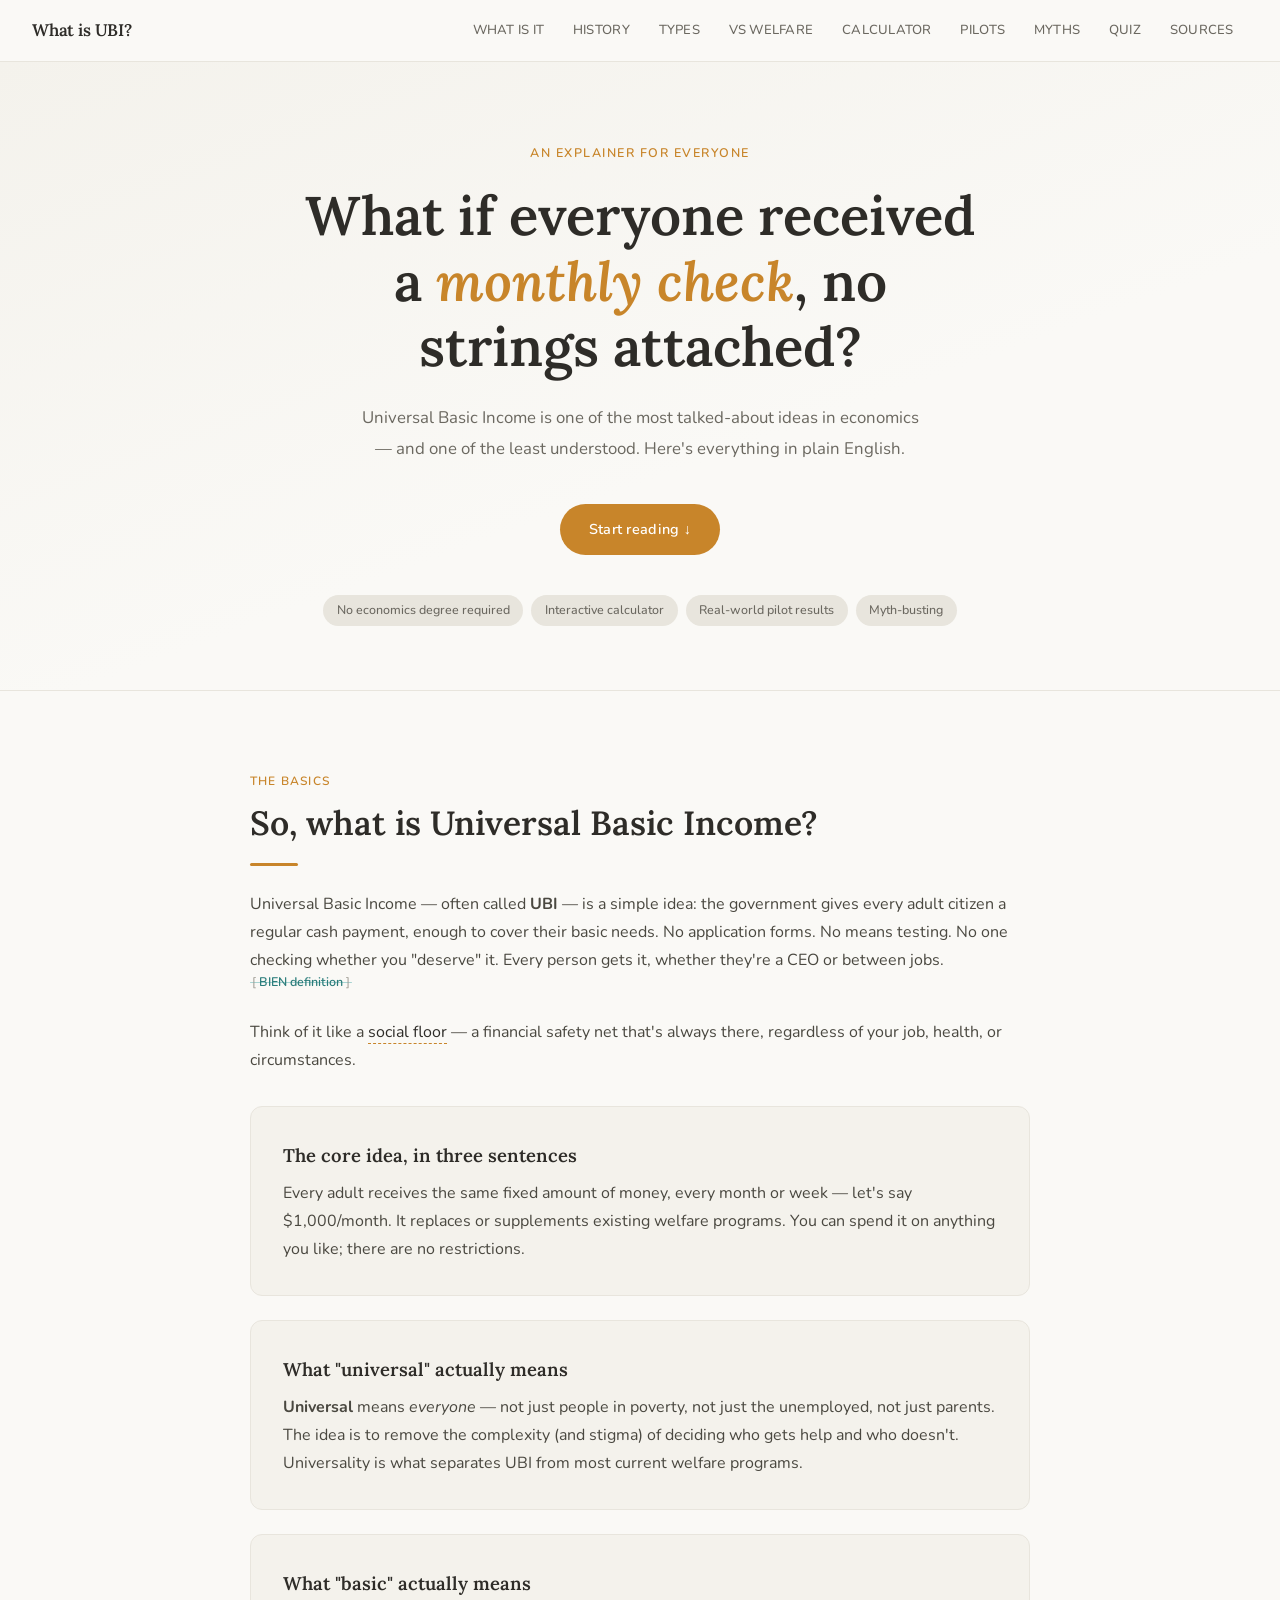
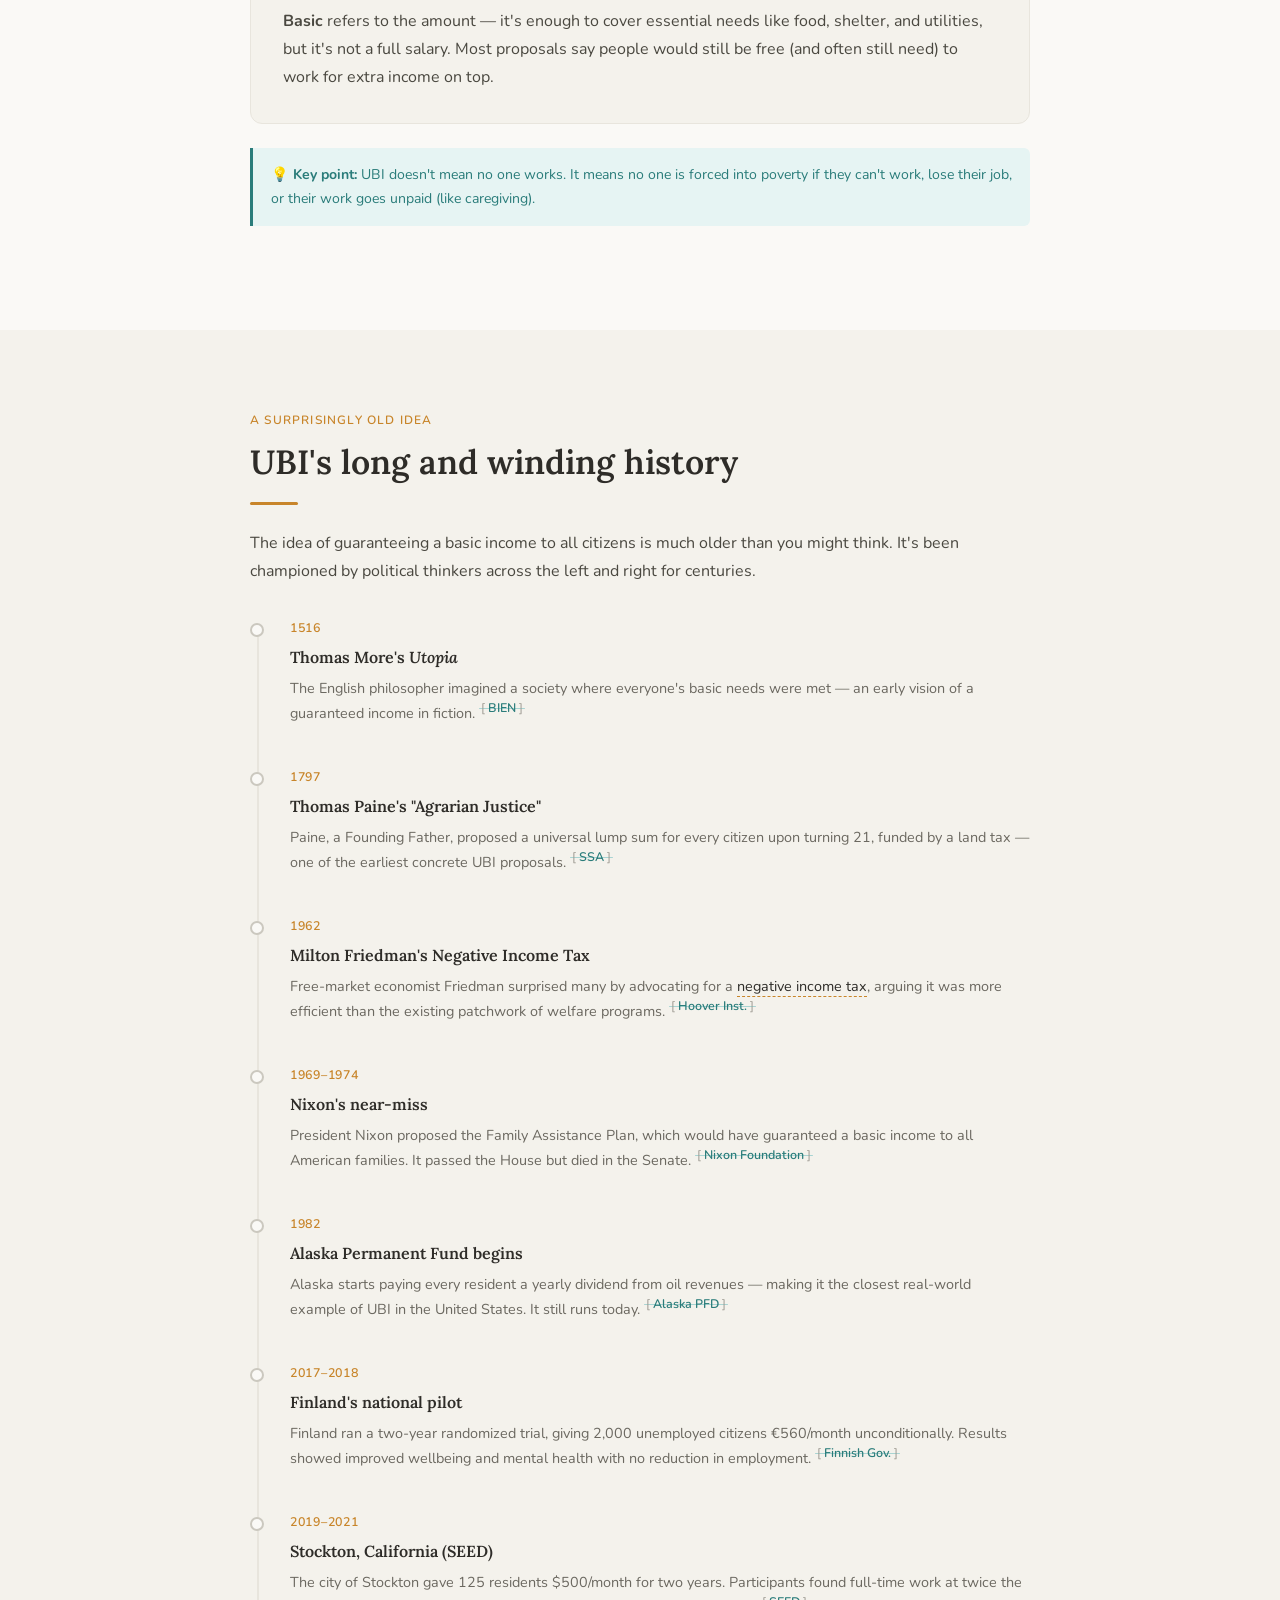
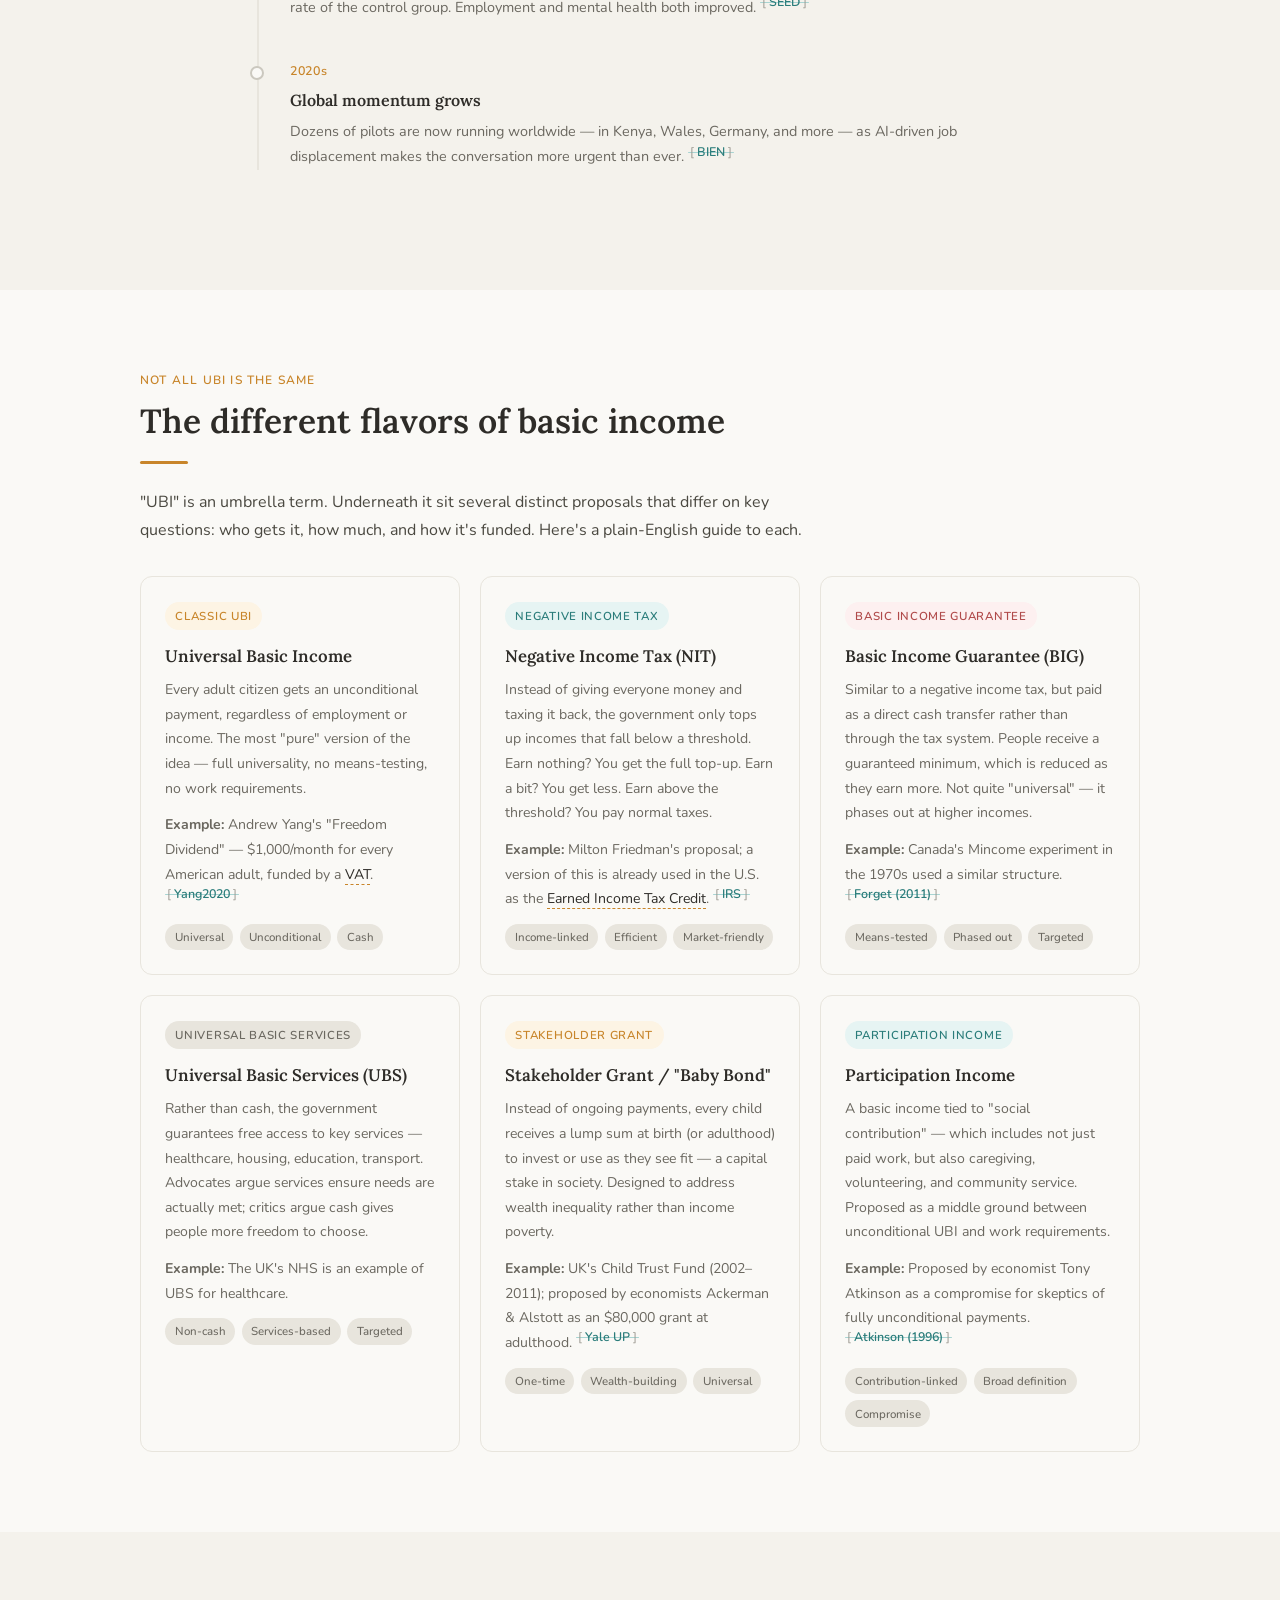
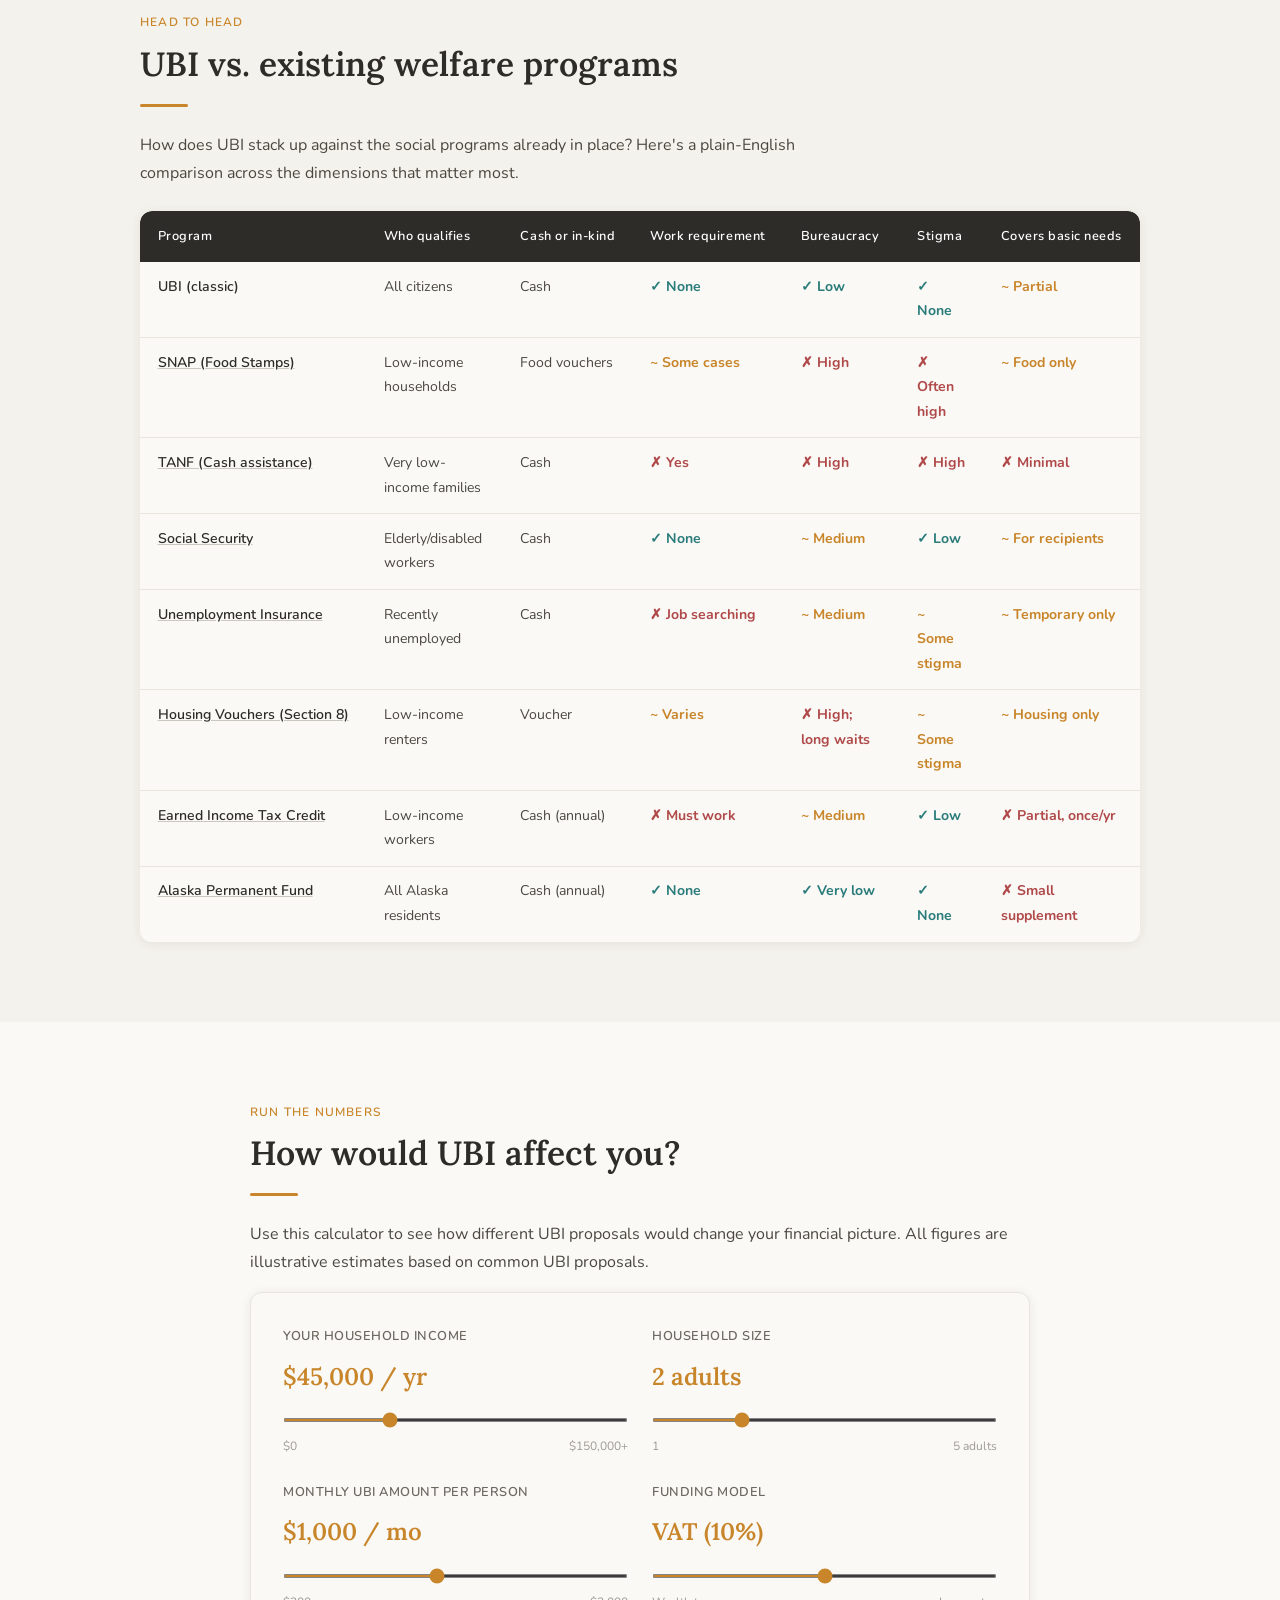
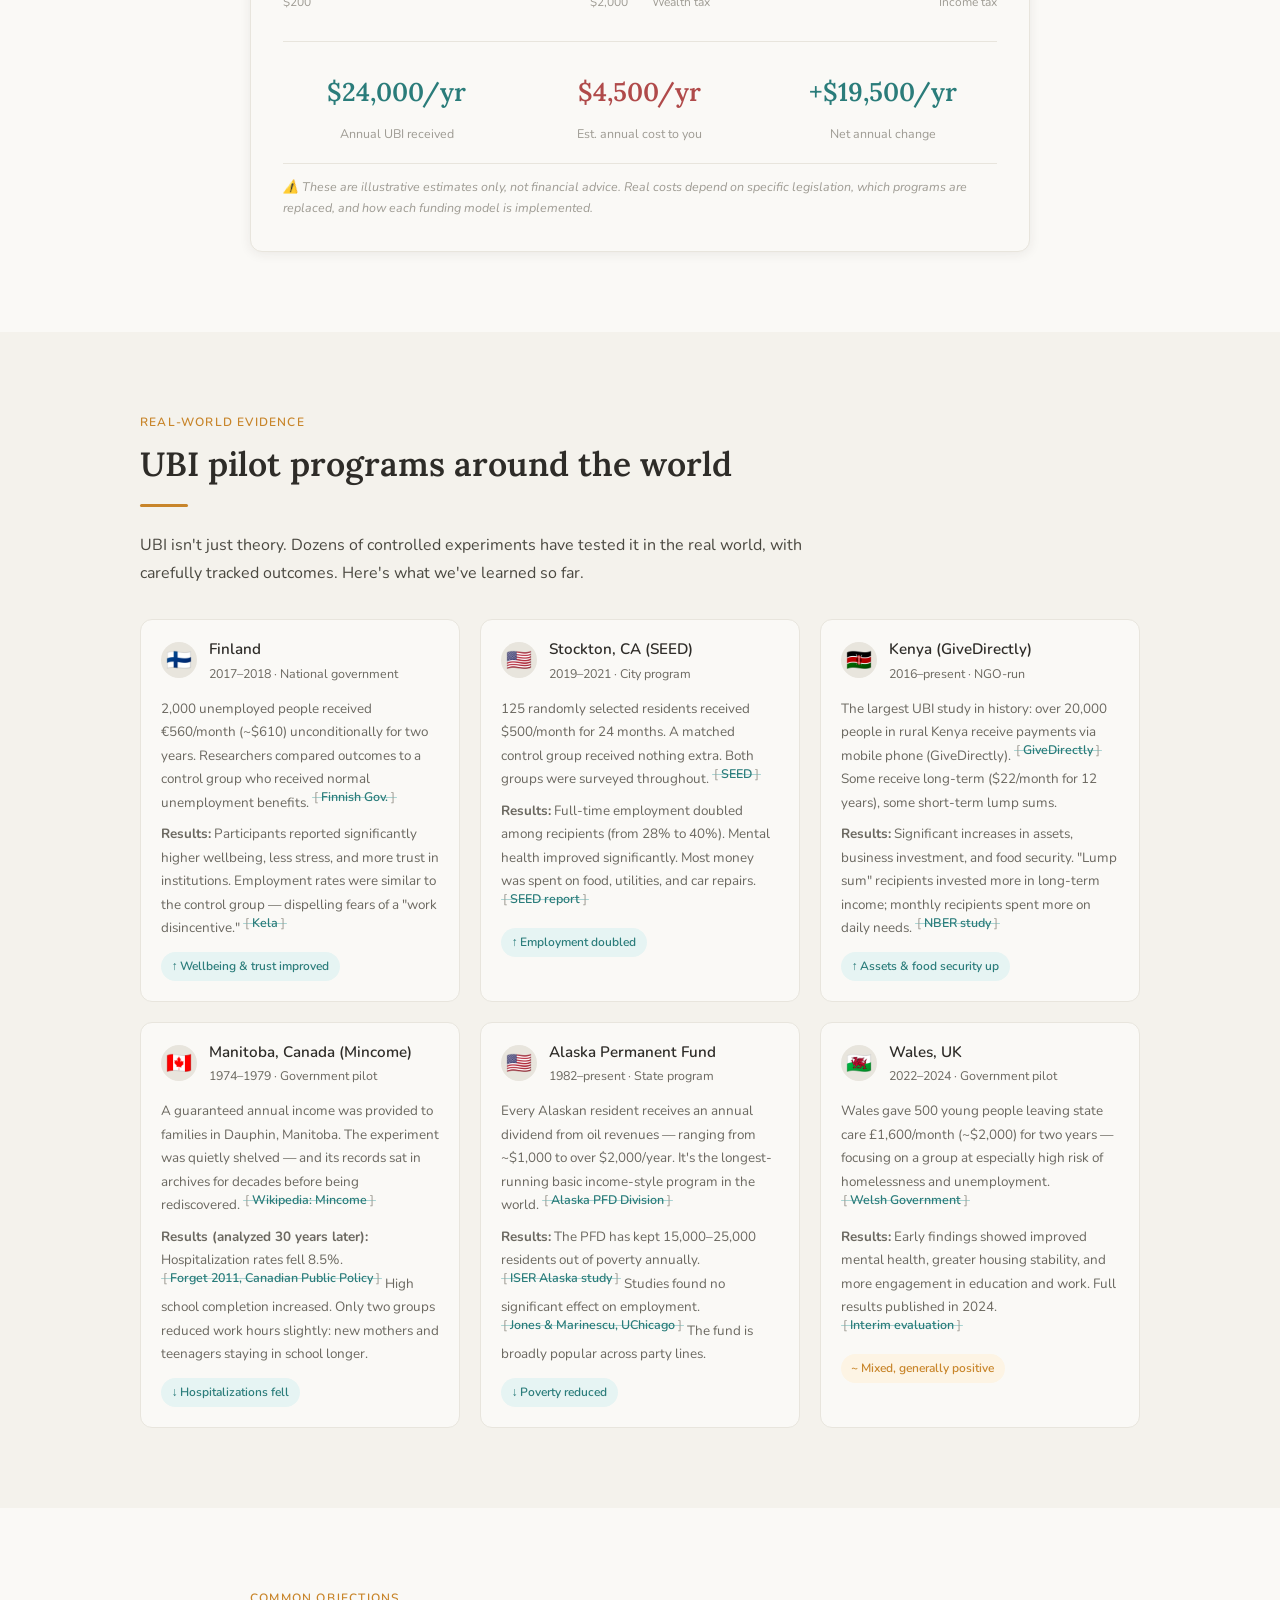
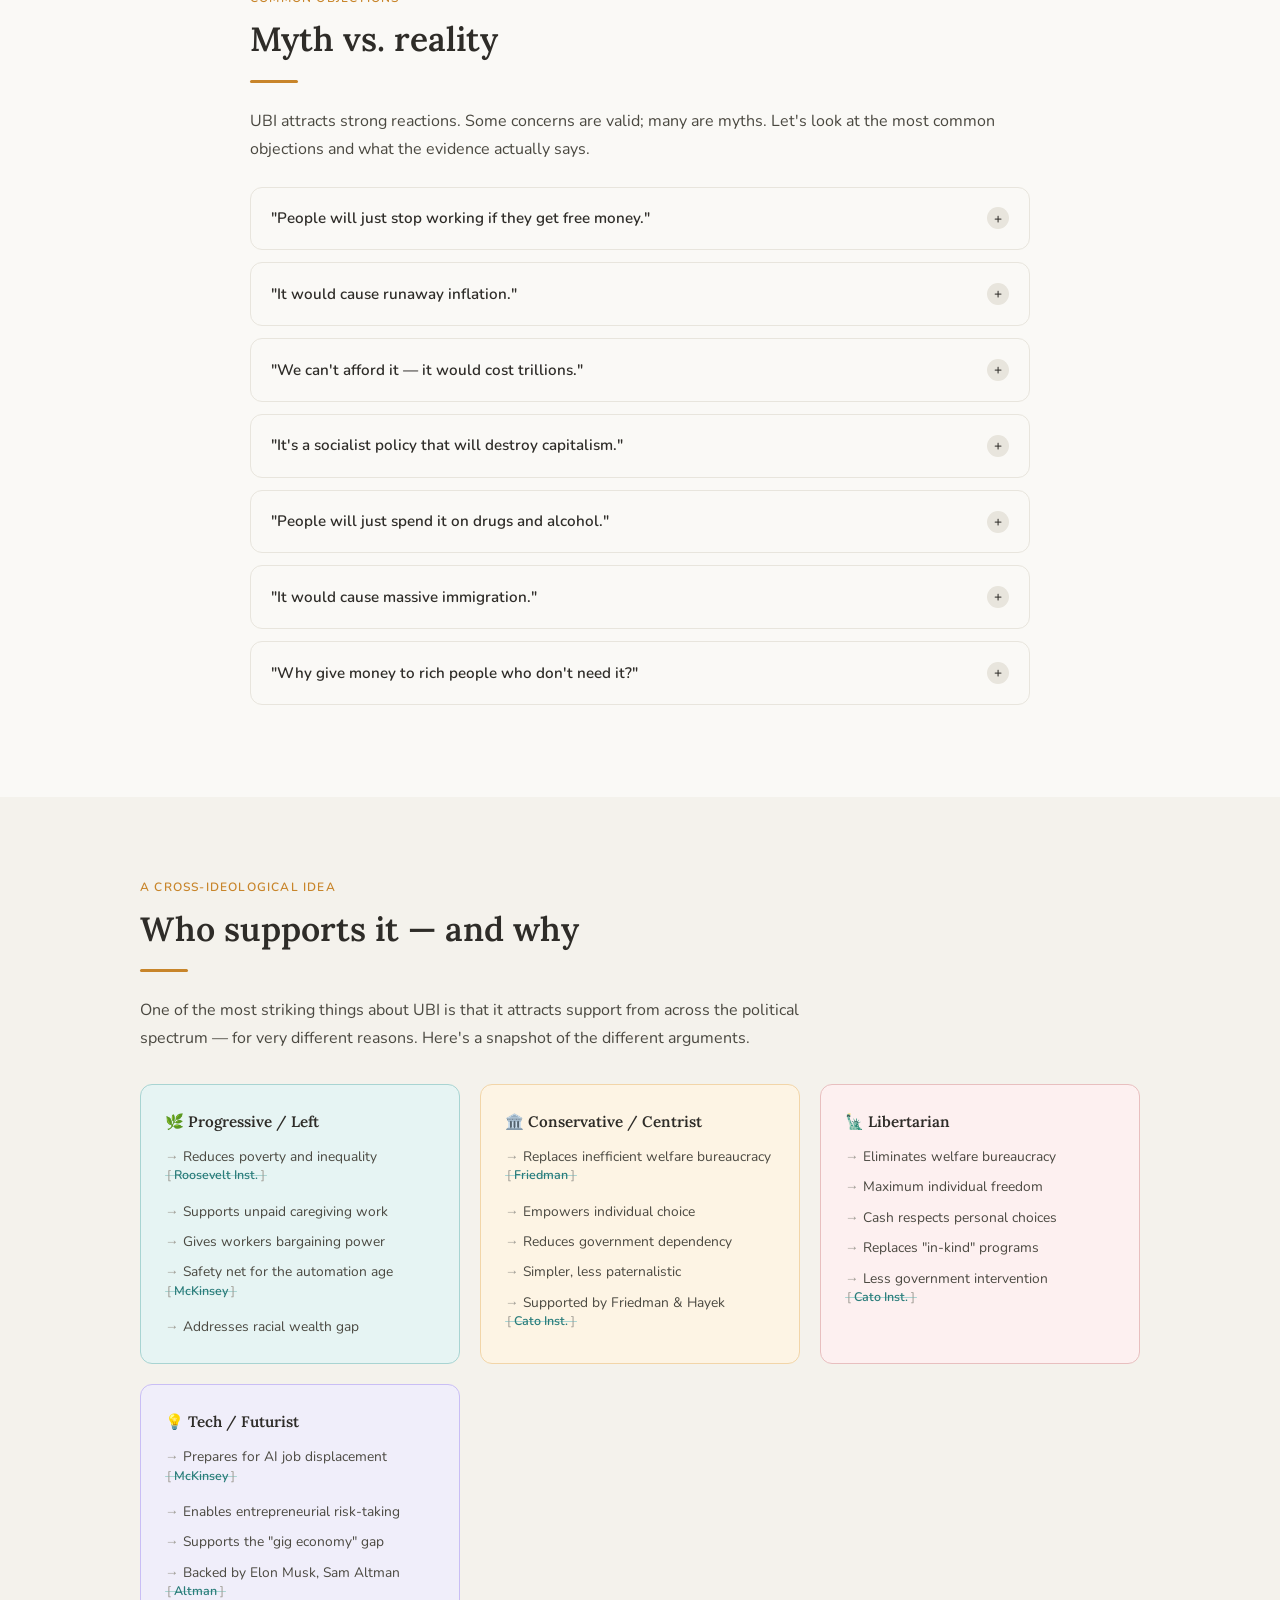
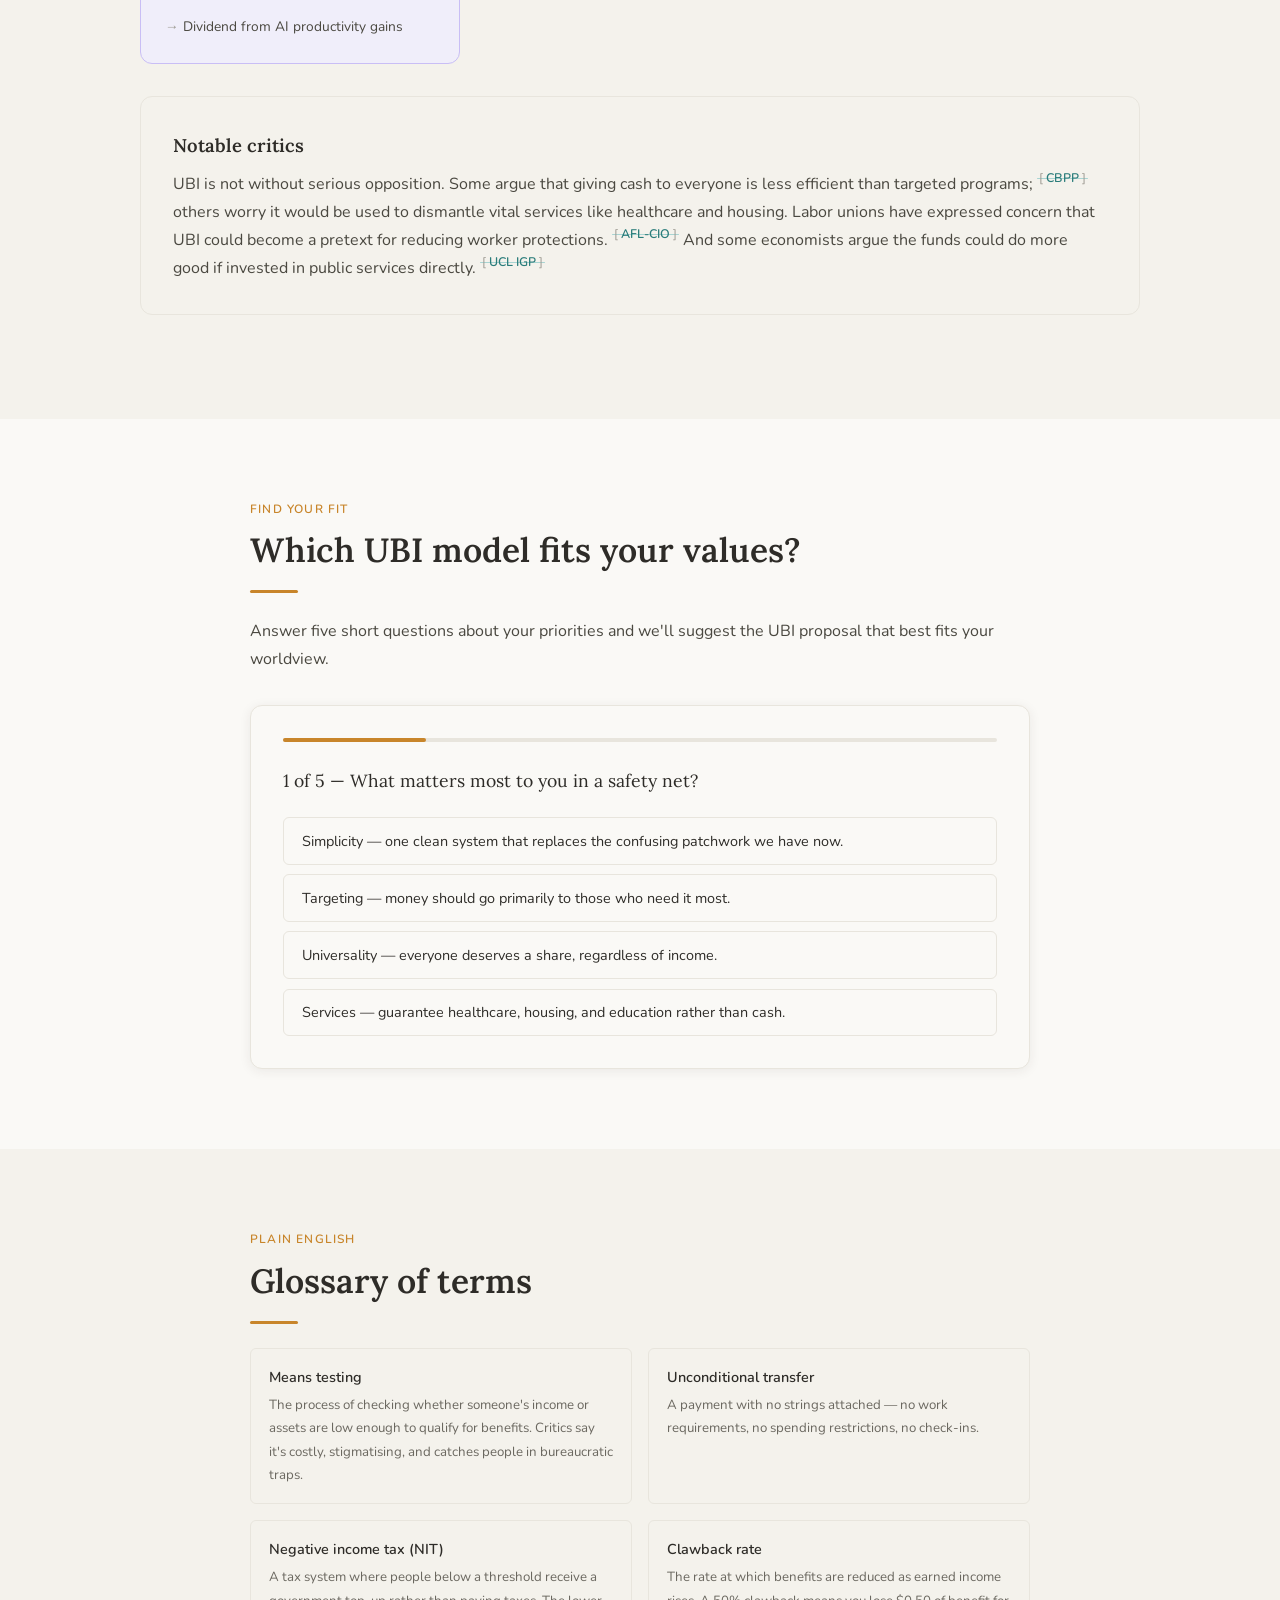
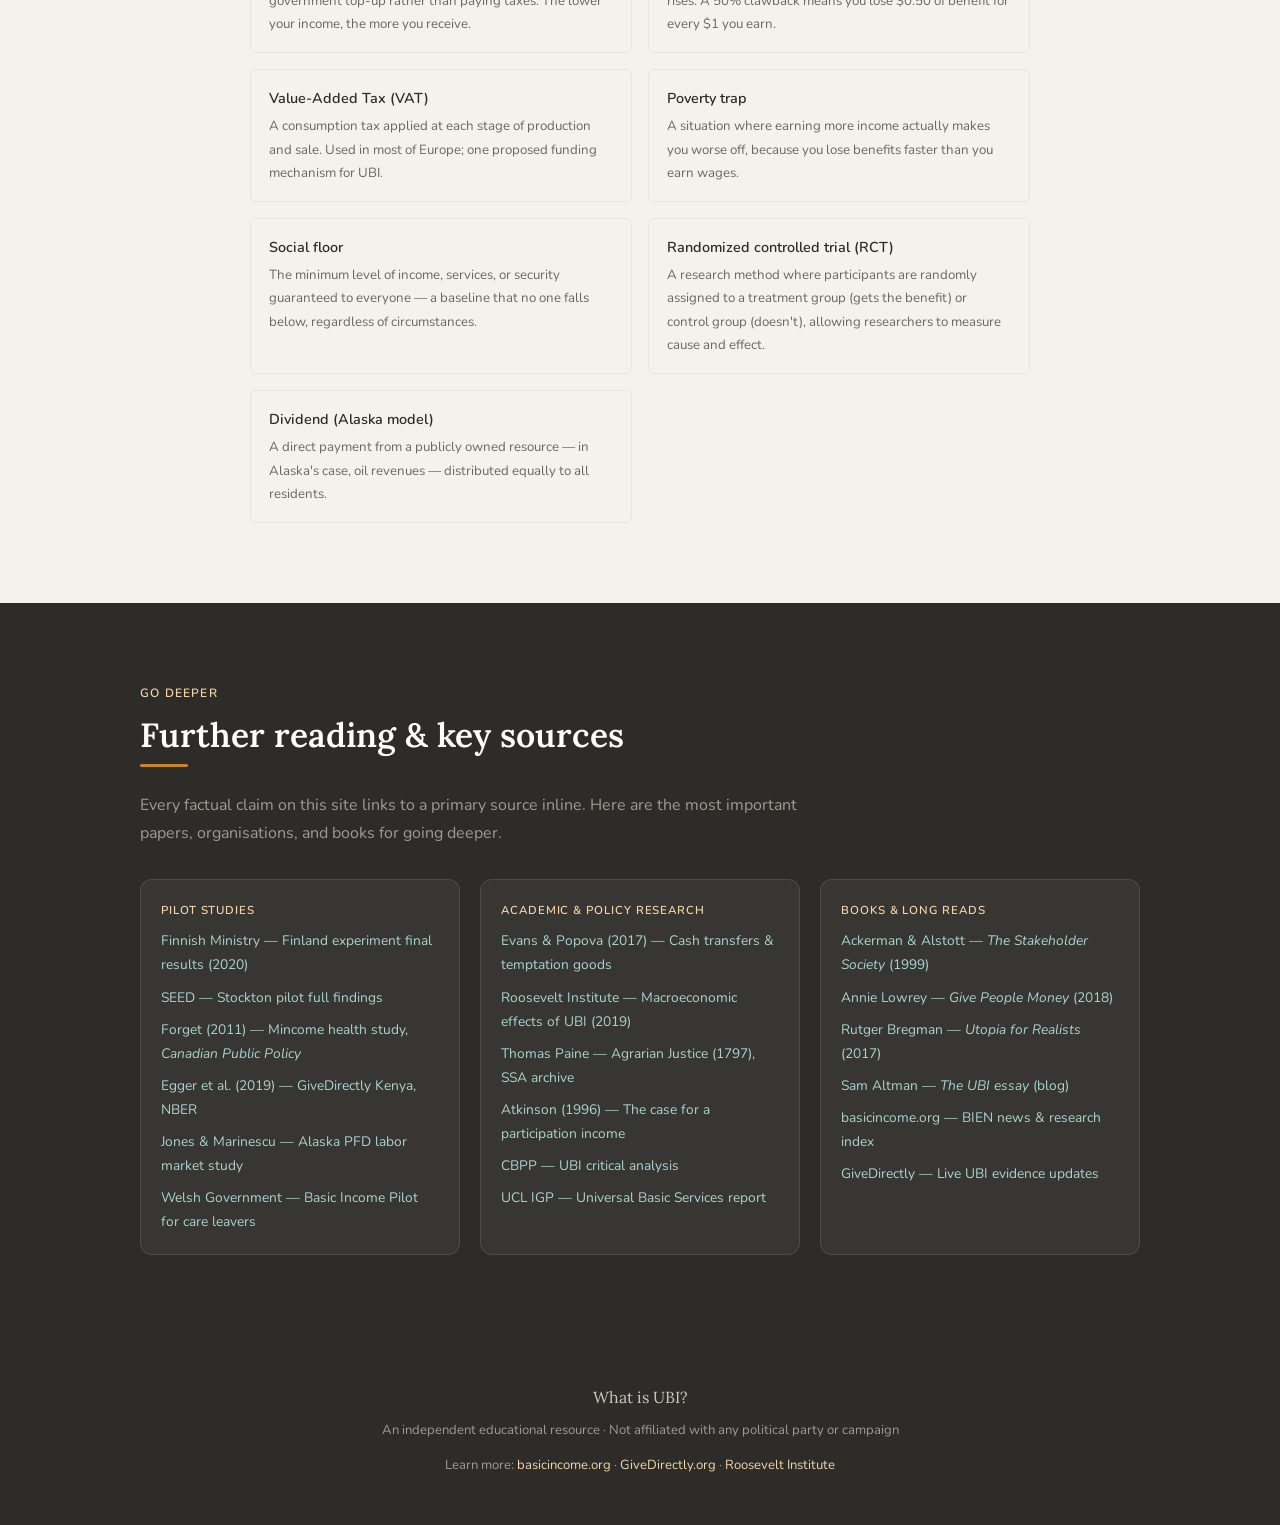
==== index.html @ 1f402cef "first push" ====
<!DOCTYPE html>
<html lang="en">
<head>
<meta charset="UTF-8">
<meta name="viewport" content="width=device-width, initial-scale=1.0">
<title>What is UBI? — A Plain-English Guide to Universal Basic Income</title>
<link rel="preconnect" href="https://fonts.googleapis.com">
<link rel="preconnect" href="https://fonts.gstatic.com" crossorigin>
<link href="https://fonts.googleapis.com/css2?family=Lora:ital,wght@0,400;0,600;1,400&family=Nunito:wght@300;400;500;600&display=swap" rel="stylesheet">
<style>
  :root {
    --warm-white:   #faf9f6;
    --paper:        #f4f2ec;
    --warm-grey-1:  #e8e5dd;
    --warm-grey-2:  #cbc8bf;
    --warm-grey-3:  #9e9b93;
    --warm-grey-4:  #6b6860;
    --ink:          #2e2c28;
    --ink-light:    #4a4840;
    --amber:        #c8852a;
    --amber-light:  #f2d5a8;
    --amber-pale:   #fdf4e4;
    --teal:         #2a7c7a;
    --teal-light:   #a8d4d2;
    --teal-pale:    #e6f4f3;
    --rose:         #b04a4a;
    --rose-light:   #e8bfbf;
    --rose-pale:    #fdf0f0;
    --font-display: 'Lora', Georgia, serif;
    --font-body:    'Nunito', 'Trebuchet MS', sans-serif;
    --radius:       12px;
    --radius-sm:    6px;
    --shadow:       0 2px 12px rgba(46,44,40,0.08);
    --shadow-md:    0 4px 24px rgba(46,44,40,0.12);
  }

  *, *::before, *::after { box-sizing: border-box; margin: 0; padding: 0; }

  html { scroll-behavior: smooth; }

  body {
    font-family: var(--font-body);
    background: var(--warm-white);
    color: var(--ink);
    font-size: 16px;
    line-height: 1.75;
  }

  /* ─── NAV ─────────────────────────────────────── */
  nav {
    position: sticky; top: 0; z-index: 100;
    background: rgba(250,249,246,0.93);
    backdrop-filter: blur(8px);
    border-bottom: 1px solid var(--warm-grey-1);
    padding: 0 2rem;
    display: flex; align-items: center; gap: 0;
  }
  .nav-brand {
    font-family: var(--font-display); font-size: 1.05rem; font-weight: 600;
    color: var(--ink); text-decoration: none; padding: 1rem 0;
    margin-right: auto; letter-spacing: -0.01em;
  }
  .nav-links { display: flex; gap: 0; list-style: none; }
  .nav-links a {
    display: block; padding: 1rem 0.9rem;
    font-size: 0.82rem; font-weight: 500; letter-spacing: 0.02em;
    text-transform: uppercase; color: var(--warm-grey-4); text-decoration: none;
    transition: color 0.2s;
  }
  .nav-links a:hover { color: var(--ink); }

  /* ─── HERO ────────────────────────────────────── */
  .hero {
    background: linear-gradient(160deg, var(--paper) 0%, var(--warm-white) 60%);
    border-bottom: 1px solid var(--warm-grey-1);
    padding: 5rem 2rem 4rem;
    text-align: center;
  }
  .hero-kicker {
    font-size: 0.78rem; font-weight: 600; letter-spacing: 0.12em;
    text-transform: uppercase; color: var(--amber);
    margin-bottom: 1.2rem;
  }
  .hero h1 {
    font-family: var(--font-display);
    font-size: clamp(2.2rem, 5vw, 3.4rem);
    font-weight: 600; line-height: 1.2;
    color: var(--ink); max-width: 680px; margin: 0 auto 1.5rem;
  }
  .hero h1 em { font-style: italic; color: var(--amber); }
  .hero-sub {
    font-size: 1.05rem; color: var(--warm-grey-4);
    max-width: 560px; margin: 0 auto 2.5rem;
    line-height: 1.8;
  }
  .hero-cta {
    display: inline-flex; align-items: center; gap: 0.5rem;
    background: var(--amber); color: #fff;
    font-family: var(--font-body); font-size: 0.9rem; font-weight: 600;
    letter-spacing: 0.02em; padding: 0.8rem 1.8rem;
    border-radius: 100px; text-decoration: none; border: none; cursor: pointer;
    transition: background 0.2s, transform 0.15s;
  }
  .hero-cta:hover { background: #a36e1e; transform: translateY(-1px); }
  .hero-tags {
    display: flex; flex-wrap: wrap; gap: 0.5rem; justify-content: center;
    margin-top: 2.5rem;
  }
  .hero-tag {
    font-size: 0.78rem; font-weight: 500; color: var(--warm-grey-4);
    background: var(--warm-grey-1); border-radius: 100px;
    padding: 0.3rem 0.85rem;
  }

  /* ─── SECTIONS ───────────────────────────────── */
  section { padding: 5rem 2rem; }
  .section-inner { max-width: 780px; margin: 0 auto; }
  .section-inner-wide { max-width: 1000px; margin: 0 auto; }

  .section-kicker {
    font-size: 0.75rem; font-weight: 600; letter-spacing: 0.1em;
    text-transform: uppercase; color: var(--amber); margin-bottom: 0.6rem;
  }
  h2 {
    font-family: var(--font-display);
    font-size: clamp(1.6rem, 3vw, 2.1rem);
    font-weight: 600; line-height: 1.25; color: var(--ink);
    margin-bottom: 1.2rem;
  }
  h3 {
    font-family: var(--font-display);
    font-size: 1.15rem; font-weight: 600; color: var(--ink);
    margin-bottom: 0.5rem;
  }
  p { color: var(--ink-light); margin-bottom: 1rem; }
  p:last-child { margin-bottom: 0; }

  /* ─── TOOLTIP ────────────────────────────────── */
  .tip {
    border-bottom: 1.5px dashed var(--amber);
    cursor: help; position: relative;
    display: inline; color: var(--ink);
  }
  .tip .tip-box {
    display: none;
    position: absolute; bottom: calc(100% + 8px); left: 50%;
    transform: translateX(-50%);
    background: var(--ink); color: #fff;
    font-family: var(--font-body); font-size: 0.8rem; line-height: 1.5;
    padding: 0.6rem 0.85rem; border-radius: var(--radius-sm);
    width: 240px; z-index: 200; font-style: normal;
    box-shadow: 0 4px 16px rgba(0,0,0,0.25);
  }
  .tip .tip-box::after {
    content: ''; position: absolute;
    top: 100%; left: 50%; transform: translateX(-50%);
    border: 6px solid transparent;
    border-top-color: var(--ink);
  }
  .tip:hover .tip-box, .tip:focus .tip-box { display: block; }

  /* ─── EXPLAINER CARD ─────────────────────────── */
  .explainer-card {
    background: var(--paper);
    border: 1px solid var(--warm-grey-1);
    border-radius: var(--radius);
    padding: 2rem; margin-bottom: 1.5rem;
  }
  .explainer-card p { color: var(--ink-light); }

  /* ─── TIMELINE ───────────────────────────────── */
  #history { background: var(--paper); }
  .timeline { position: relative; padding-left: 2.5rem; }
  .timeline::before {
    content: ''; position: absolute; left: 7px; top: 0.5rem;
    width: 2px; background: var(--warm-grey-1);
    bottom: 0;
  }
  .tl-item {
    position: relative; margin-bottom: 2.5rem;
    opacity: 0; transform: translateX(-12px);
    transition: opacity 0.5s ease, transform 0.5s ease;
  }
  .tl-item.visible { opacity: 1; transform: translateX(0); }
  .tl-dot {
    position: absolute; left: -2.5rem; top: 0.35rem;
    width: 14px; height: 14px; border-radius: 50%;
    background: var(--warm-white); border: 2px solid var(--warm-grey-2);
    transition: border-color 0.3s, background 0.3s;
  }
  .tl-item:hover .tl-dot { background: var(--amber); border-color: var(--amber); }
  .tl-year {
    font-size: 0.78rem; font-weight: 600; color: var(--amber);
    letter-spacing: 0.06em; margin-bottom: 0.25rem;
  }
  .tl-item h3 { font-size: 1rem; margin-bottom: 0.3rem; }
  .tl-item p { font-size: 0.9rem; color: var(--warm-grey-4); margin: 0; }

  /* ─── UBI TYPES GRID ─────────────────────────── */
  .types-grid {
    display: grid;
    grid-template-columns: repeat(auto-fill, minmax(280px, 1fr));
    gap: 1.25rem; margin-top: 2rem;
  }
  .type-card {
    background: var(--warm-white); border: 1px solid var(--warm-grey-1);
    border-radius: var(--radius); padding: 1.5rem;
    transition: box-shadow 0.2s, transform 0.2s;
  }
  .type-card:hover { box-shadow: var(--shadow-md); transform: translateY(-2px); }
  .type-badge {
    display: inline-block; font-size: 0.72rem; font-weight: 600;
    letter-spacing: 0.06em; text-transform: uppercase;
    padding: 0.25rem 0.65rem; border-radius: 100px;
    margin-bottom: 0.75rem;
  }
  .badge-amber { background: var(--amber-pale); color: var(--amber); }
  .badge-teal  { background: var(--teal-pale);  color: var(--teal); }
  .badge-rose  { background: var(--rose-pale);  color: var(--rose); }
  .badge-grey  { background: var(--warm-grey-1); color: var(--warm-grey-4); }
  .type-card h3 { font-size: 1.05rem; margin-bottom: 0.4rem; }
  .type-card p  { font-size: 0.88rem; color: var(--warm-grey-4); margin-bottom: 0.75rem; }
  .type-meta { display: flex; flex-wrap: wrap; gap: 0.4rem; margin-top: 0.75rem; }
  .type-pill {
    font-size: 0.72rem; font-weight: 500; color: var(--warm-grey-4);
    background: var(--warm-grey-1); border-radius: 100px;
    padding: 0.2rem 0.6rem;
  }

  /* ─── COMPARISON TABLE ───────────────────────── */
  #compare { background: var(--paper); overflow-x: auto; }
  .comp-table-wrap { overflow-x: auto; margin-top: 1.5rem; border-radius: var(--radius); box-shadow: var(--shadow); }
  table {
    width: 100%; border-collapse: collapse;
    background: var(--warm-white); font-size: 0.88rem;
  }
  thead tr { background: var(--ink); color: #fff; }
  thead th {
    font-family: var(--font-body); font-weight: 600;
    font-size: 0.8rem; letter-spacing: 0.04em;
    text-align: left; padding: 0.9rem 1.1rem; white-space: nowrap;
  }
  thead th:first-child { border-radius: var(--radius) 0 0 0; }
  thead th:last-child  { border-radius: 0 var(--radius) 0 0; }
  tbody tr { border-bottom: 1px solid var(--warm-grey-1); transition: background 0.15s; }
  tbody tr:last-child { border-bottom: none; }
  tbody tr:hover { background: var(--amber-pale); }
  td { padding: 0.8rem 1.1rem; color: var(--ink-light); vertical-align: top; }
  td:first-child { font-weight: 600; color: var(--ink); white-space: nowrap; }
  .check { color: var(--teal); font-weight: 700; }
  .cross { color: var(--rose); font-weight: 700; }
  .partial { color: var(--amber); font-weight: 700; }

  /* ─── CALCULATOR ─────────────────────────────── */
  .calc-card {
    background: var(--warm-white); border: 1px solid var(--warm-grey-1);
    border-radius: var(--radius); padding: 2rem; box-shadow: var(--shadow);
  }
  .calc-grid { display: grid; grid-template-columns: 1fr 1fr; gap: 1.5rem; }
  @media (max-width: 540px) { .calc-grid { grid-template-columns: 1fr; } }
  .calc-field label {
    display: block; font-size: 0.8rem; font-weight: 600;
    letter-spacing: 0.04em; text-transform: uppercase;
    color: var(--warm-grey-4); margin-bottom: 0.5rem;
  }
  .calc-field input[type="range"] {
    width: 100%; accent-color: var(--amber); cursor: pointer;
    height: 4px; border-radius: 2px;
  }
  .calc-field .range-labels {
    display: flex; justify-content: space-between;
    font-size: 0.75rem; color: var(--warm-grey-3); margin-top: 0.3rem;
  }
  .calc-field .range-val {
    font-family: var(--font-display); font-size: 1.5rem; font-weight: 600;
    color: var(--amber); margin-bottom: 0.35rem; display: block;
  }
  .calc-results {
    margin-top: 1.75rem; padding-top: 1.75rem;
    border-top: 1px solid var(--warm-grey-1);
    display: grid; grid-template-columns: repeat(3, 1fr); gap: 1rem;
  }
  @media (max-width: 540px) { .calc-results { grid-template-columns: 1fr; } }
  .result-item { text-align: center; }
  .result-val {
    font-family: var(--font-display); font-size: 1.6rem; font-weight: 600;
    display: block; margin-bottom: 0.25rem;
  }
  .result-label { font-size: 0.78rem; color: var(--warm-grey-3); }
  .result-green  .result-val { color: var(--teal); }
  .result-amber  .result-val { color: var(--amber); }
  .result-rose   .result-val { color: var(--rose); }
  .calc-note {
    margin-top: 1rem; font-size: 0.78rem; color: var(--warm-grey-3);
    font-style: italic; border-top: 1px solid var(--warm-grey-1);
    padding-top: 0.75rem;
  }

  /* ─── PILOT MAP ──────────────────────────────── */
  #pilots { background: var(--paper); }
  .pilots-grid {
    display: grid;
    grid-template-columns: repeat(auto-fill, minmax(260px, 1fr));
    gap: 1.25rem; margin-top: 2rem;
  }
  .pilot-card {
    background: var(--warm-white); border: 1px solid var(--warm-grey-1);
    border-radius: var(--radius); overflow: hidden;
    transition: box-shadow 0.2s, transform 0.2s;
  }
  .pilot-card:hover { box-shadow: var(--shadow-md); transform: translateY(-2px); }
  .pilot-header {
    padding: 1rem 1.25rem 0.75rem;
    display: flex; align-items: center; gap: 0.75rem;
  }
  .pilot-flag {
    width: 36px; height: 36px; border-radius: 50%;
    display: flex; align-items: center; justify-content: center;
    font-size: 1.3rem; background: var(--warm-grey-1); flex-shrink: 0;
  }
  .pilot-name { font-size: 0.95rem; font-weight: 600; }
  .pilot-sub  { font-size: 0.78rem; color: var(--warm-grey-4); }
  .pilot-body { padding: 0 1.25rem 1.25rem; }
  .pilot-body p { font-size: 0.84rem; color: var(--warm-grey-4); margin-bottom: 0.5rem; }
  .pilot-outcome {
    display: inline-flex; align-items: center; gap: 0.3rem;
    font-size: 0.75rem; font-weight: 600; padding: 0.25rem 0.65rem;
    border-radius: 100px; margin-top: 0.25rem;
  }
  .outcome-pos { background: var(--teal-pale); color: var(--teal); }
  .outcome-mix { background: var(--amber-pale); color: var(--amber); }

  /* ─── MYTHS ──────────────────────────────────── */
  .myths-list { margin-top: 1.5rem; }
  .myth-item {
    border: 1px solid var(--warm-grey-1); border-radius: var(--radius);
    overflow: hidden; margin-bottom: 0.75rem; background: var(--warm-white);
  }
  .myth-q {
    padding: 1.1rem 1.25rem;
    display: flex; justify-content: space-between; align-items: center;
    cursor: pointer; user-select: none;
    font-weight: 600; font-size: 0.95rem; gap: 1rem;
    transition: background 0.15s;
  }
  .myth-q:hover { background: var(--amber-pale); }
  .myth-q .icon { flex-shrink: 0; width: 22px; height: 22px; border-radius: 50%;
    background: var(--warm-grey-1); display: flex; align-items: center;
    justify-content: center; font-size: 0.85rem; transition: background 0.2s, transform 0.3s;
  }
  .myth-item.open .myth-q .icon { background: var(--amber); color: #fff; transform: rotate(45deg); }
  .myth-answer {
    display: none; padding: 0 1.25rem 1.1rem;
    font-size: 0.9rem; color: var(--warm-grey-4); line-height: 1.7;
  }
  .myth-answer strong { color: var(--teal); }
  .myth-item.open .myth-answer { display: block; }

  /* ─── PERSPECTIVES ───────────────────────────── */
  #perspectives { background: var(--paper); }
  .perspectives-grid {
    display: grid; grid-template-columns: repeat(auto-fill, minmax(240px, 1fr));
    gap: 1.25rem; margin-top: 2rem;
  }
  .perspective-card {
    border-radius: var(--radius); padding: 1.5rem;
    border: 1px solid transparent;
  }
  .persp-liberal  { background: var(--teal-pale);  border-color: var(--teal-light); }
  .persp-conserv  { background: var(--amber-pale); border-color: var(--amber-light); }
  .persp-libertarian { background: var(--rose-pale); border-color: var(--rose-light); }
  .persp-techno   { background: #f0eefa; border-color: #c9bef5; }
  .perspective-card h3 { font-size: 0.95rem; margin-bottom: 0.6rem; }
  .perspective-card ul {
    list-style: none; font-size: 0.86rem; color: var(--ink-light);
    display: flex; flex-direction: column; gap: 0.4rem;
  }
  .perspective-card ul li::before { content: '→ '; color: var(--warm-grey-3); }

  /* ─── QUIZ ───────────────────────────────────── */
  .quiz-card {
    background: var(--warm-white); border: 1px solid var(--warm-grey-1);
    border-radius: var(--radius); padding: 2rem; box-shadow: var(--shadow);
  }
  .quiz-progress {
    height: 4px; background: var(--warm-grey-1); border-radius: 2px; margin-bottom: 1.5rem;
  }
  .quiz-progress-bar { height: 100%; background: var(--amber); border-radius: 2px; transition: width 0.4s; }
  .quiz-step { display: none; }
  .quiz-step.active { display: block; }
  .quiz-q {
    font-family: var(--font-display); font-size: 1.1rem;
    margin-bottom: 1.25rem; color: var(--ink);
  }
  .quiz-opts { display: flex; flex-direction: column; gap: 0.6rem; }
  .quiz-opt {
    padding: 0.8rem 1.1rem; border: 1.5px solid var(--warm-grey-1);
    border-radius: var(--radius-sm); cursor: pointer; font-size: 0.9rem;
    transition: border-color 0.15s, background 0.15s; text-align: left;
    background: var(--warm-white); font-family: var(--font-body);
    color: var(--ink);
  }
  .quiz-opt:hover { border-color: var(--amber); background: var(--amber-pale); }
  .quiz-opt.selected { border-color: var(--amber); background: var(--amber-pale); font-weight: 600; }
  .quiz-next {
    margin-top: 1.25rem; padding: 0.7rem 1.5rem;
    background: var(--amber); color: #fff; border: none;
    border-radius: 100px; font-family: var(--font-body);
    font-size: 0.88rem; font-weight: 600; cursor: pointer;
    transition: background 0.2s; display: none;
  }
  .quiz-next:hover { background: #a36e1e; }
  .quiz-result {
    display: none; text-align: center; padding: 1rem 0;
  }
  .quiz-result h3 { font-size: 1.3rem; margin-bottom: 0.75rem; }
  .quiz-result .result-badge {
    display: inline-block; background: var(--amber-pale); color: var(--amber);
    font-weight: 600; padding: 0.35rem 1rem; border-radius: 100px;
    font-size: 0.88rem; margin-bottom: 1rem;
  }
  .quiz-result p { font-size: 0.92rem; color: var(--ink-light); max-width: 500px; margin: 0 auto 1rem; }
  .quiz-restart {
    padding: 0.6rem 1.3rem; border: 1.5px solid var(--warm-grey-2);
    border-radius: 100px; background: none; font-family: var(--font-body);
    font-size: 0.85rem; cursor: pointer; color: var(--ink); transition: background 0.15s;
  }
  .quiz-restart:hover { background: var(--warm-grey-1); }

  /* ─── GLOSSARY ───────────────────────────────── */
  .glossary-grid {
    display: grid; grid-template-columns: repeat(auto-fill, minmax(280px, 1fr));
    gap: 1rem; margin-top: 1.5rem;
  }
  .glossary-item {
    background: var(--paper); border: 1px solid var(--warm-grey-1);
    border-radius: var(--radius-sm); padding: 1rem 1.1rem;
  }
  .glossary-term { font-weight: 600; font-size: 0.9rem; color: var(--ink); margin-bottom: 0.25rem; }
  .glossary-def  { font-size: 0.83rem; color: var(--warm-grey-4); }

  /* ─── FOOTER ─────────────────────────────────── */
  footer {
    background: var(--ink); color: var(--warm-grey-2);
    padding: 3rem 2rem; text-align: center;
  }
  footer p { color: var(--warm-grey-3); font-size: 0.82rem; margin-bottom: 0; }
  footer a { color: var(--amber-light); text-decoration: none; }
  footer a:hover { text-decoration: underline; }

  /* ─── UTILITIES ──────────────────────────────── */
  .divider { width: 48px; height: 3px; background: var(--amber); border-radius: 2px; margin-bottom: 1.5rem; }
  .alert-box {
    background: var(--teal-pale); border-left: 3px solid var(--teal);
    border-radius: 0 var(--radius-sm) var(--radius-sm) 0;
    padding: 0.9rem 1.1rem; font-size: 0.88rem; color: var(--teal);
    margin-bottom: 1.5rem;
  }

  /* ─── SOURCE LINKS ──────────────────────────── */
  a.src {
    color: var(--teal); font-size: 0.72rem; font-weight: 600;
    text-decoration: none; vertical-align: super; line-height: 0;
    border-bottom: 1px solid var(--teal-light);
    padding: 0 0.15em; border-radius: 2px;
    white-space: nowrap; transition: background 0.15s, color 0.15s;
  }
  /* ─── SOURCE LINKS ───────────────────────────── */
  a.src {
    display: inline-flex; align-items: center; gap: 0.2rem;
    color: var(--teal); text-decoration: none;
    font-size: 0.78rem; font-weight: 600;
    padding-bottom: 0; transition: color 0.15s;
    white-space: nowrap;
  }
  a.src:hover { color: #1a5250; }
  a.src::before { content: '['; font-weight: 400; color: var(--warm-grey-3); }
  a.src::after  { content: ']'; font-weight: 400; color: var(--warm-grey-3); }

  @media (max-width: 640px) {
    nav { padding: 0 1rem; }
    .nav-links { display: none; }
    section { padding: 3.5rem 1.25rem; }
  }
</style>
</head>
<body>

<!-- ─── NAV ──────────────────────────────────── -->
<nav aria-label="Site navigation">
  <a class="nav-brand" href="#">What is UBI?</a>
  <ul class="nav-links">
    <li><a href="#what">What is it</a></li>
    <li><a href="#history">History</a></li>
    <li><a href="#types">Types</a></li>
    <li><a href="#compare">vs Welfare</a></li>
    <li><a href="#calculator">Calculator</a></li>
    <li><a href="#pilots">Pilots</a></li>
    <li><a href="#myths">Myths</a></li>
    <li><a href="#quiz">Quiz</a></li>
    <li><a href="#sources">Sources</a></li>
  </ul>
</nav>

<!-- ─── HERO ─────────────────────────────────── -->
<header class="hero" id="top">
  <p class="hero-kicker">An explainer for everyone</p>
  <h1>What if everyone received a <em>monthly check</em>, no strings attached?</h1>
  <p class="hero-sub">Universal Basic Income is one of the most talked-about ideas in economics — and one of the least understood. Here's everything in plain English.</p>
  <a class="hero-cta" href="#what">Start reading ↓</a>
  <div class="hero-tags">
    <span class="hero-tag">No economics degree required</span>
    <span class="hero-tag">Interactive calculator</span>
    <span class="hero-tag">Real-world pilot results</span>
    <span class="hero-tag">Myth-busting</span>
  </div>
</header>

<!-- ─── WHAT IS UBI ───────────────────────────── -->
<section id="what">
  <div class="section-inner">
    <p class="section-kicker">The basics</p>
    <h2>So, what is Universal Basic Income?</h2>
    <div class="divider"></div>
    <p>Universal Basic Income — often called <strong>UBI</strong> — is a simple idea: the government gives every adult citizen a regular cash payment, enough to cover their basic needs. No application forms. No means testing. No one checking whether you "deserve" it. Every person gets it, whether they're a CEO or between jobs. <a href="https://basicincome.org/about-basic-income/" target="_blank" rel="noopener" class="src">BIEN definition</a></p>
    <p>Think of it like a <span class="tip">social floor<span class="tip-box">A minimum level of income that no one can fall below, no matter what happens in their life.</span></span> — a financial safety net that's always there, regardless of your job, health, or circumstances.</p>

    <div class="explainer-card" style="margin-top:2rem;">
      <h3>The core idea, in three sentences</h3>
      <p>Every adult receives the same fixed amount of money, every month or week — let's say $1,000/month. It replaces or supplements existing welfare programs. You can spend it on anything you like; there are no restrictions.</p>
    </div>

    <div class="explainer-card">
      <h3>What "universal" actually means</h3>
      <p><strong>Universal</strong> means <em>everyone</em> — not just people in poverty, not just the unemployed, not just parents. The idea is to remove the complexity (and stigma) of deciding who gets help and who doesn't. Universality is what separates UBI from most current welfare programs.</p>
    </div>

    <div class="explainer-card">
      <h3>What "basic" actually means</h3>
      <p><strong>Basic</strong> refers to the amount — it's enough to cover essential needs like food, shelter, and utilities, but it's not a full salary. Most proposals say people would still be free (and often still need) to work for extra income on top.</p>
    </div>

    <div class="alert-box">
      💡 <strong>Key point:</strong> UBI doesn't mean no one works. It means no one is forced into poverty if they can't work, lose their job, or their work goes unpaid (like caregiving).
    </div>
  </div>
</section>

<!-- ─── HISTORY ───────────────────────────────── -->
<section id="history">
  <div class="section-inner">
    <p class="section-kicker">A surprisingly old idea</p>
    <h2>UBI's long and winding history</h2>
    <div class="divider"></div>
    <p>The idea of guaranteeing a basic income to all citizens is much older than you might think. It's been championed by political thinkers across the left and right for centuries.</p>

    <div class="timeline" style="margin-top:2rem;" id="timeline">
      <div class="tl-item">
        <div class="tl-dot"></div>
        <div class="tl-year">1516</div>
        <h3>Thomas More's <em>Utopia</em></h3>
        <p>The English philosopher imagined a society where everyone's basic needs were met — an early vision of a guaranteed income in fiction. <a class="src" href="https://basicincome.org/news/2017/10/history-basic-income/" target="_blank" rel="noopener">BIEN</a></p>
      </div>
      <div class="tl-item">
        <div class="tl-dot"></div>
        <div class="tl-year">1797</div>
        <h3>Thomas Paine's "Agrarian Justice"</h3>
        <p>Paine, a Founding Father, proposed a universal lump sum for every citizen upon turning 21, funded by a land tax — one of the earliest concrete UBI proposals. <a class="src" href="https://www.ssa.gov/history/paine4.html" target="_blank" rel="noopener">SSA</a></p>
      </div>
      <div class="tl-item">
        <div class="tl-dot"></div>
        <div class="tl-year">1962</div>
        <h3>Milton Friedman's Negative Income Tax</h3>
        <p>Free-market economist Friedman surprised many by advocating for a <span class="tip">negative income tax<span class="tip-box">A system where people below a certain income threshold receive money from the government instead of paying taxes — effectively a guaranteed minimum income.</span></span>, arguing it was more efficient than the existing patchwork of welfare programs. <a class="src" href="https://miltonfriedman.hoover.org/objects/57816/the-case-for-the-negative-income-tax-a-view-from-the-righ" target="_blank" rel="noopener">Hoover Inst.</a></p>
      </div>
      <div class="tl-item">
        <div class="tl-dot"></div>
        <div class="tl-year">1969–1974</div>
        <h3>Nixon's near-miss</h3>
        <p>President Nixon proposed the Family Assistance Plan, which would have guaranteed a basic income to all American families. It passed the House but died in the Senate. <a class="src" href="https://www.nixonfoundation.org/2016/08/nixons-basic-income-proposal/" target="_blank" rel="noopener">Nixon Foundation</a></p>
      </div>
      <div class="tl-item">
        <div class="tl-dot"></div>
        <div class="tl-year">1982</div>
        <h3>Alaska Permanent Fund begins</h3>
        <p>Alaska starts paying every resident a yearly dividend from oil revenues — making it the closest real-world example of UBI in the United States. It still runs today. <a class="src" href="https://pfd.alaska.gov/" target="_blank" rel="noopener">Alaska PFD</a></p>
      </div>
      <div class="tl-item">
        <div class="tl-dot"></div>
        <div class="tl-year">2017–2018</div>
        <h3>Finland's national pilot</h3>
        <p>Finland ran a two-year randomized trial, giving 2,000 unemployed citizens €560/month unconditionally. Results showed improved wellbeing and mental health with no reduction in employment. <a class="src" href="https://julkaisut.valtioneuvosto.fi/handle/10024/162219" target="_blank" rel="noopener">Finnish Gov.</a></p>
      </div>
      <div class="tl-item">
        <div class="tl-dot"></div>
        <div class="tl-year">2019–2021</div>
        <h3>Stockton, California (SEED)</h3>
        <p>The city of Stockton gave 125 residents $500/month for two years. Participants found full-time work at twice the rate of the control group. Employment and mental health both improved. <a class="src" href="https://www.stocktondemonstration.org/" target="_blank" rel="noopener">SEED</a></p>
      </div>
      <div class="tl-item">
        <div class="tl-dot"></div>
        <div class="tl-year">2020s</div>
        <h3>Global momentum grows</h3>
        <p>Dozens of pilots are now running worldwide — in Kenya, Wales, Germany, and more — as AI-driven job displacement makes the conversation more urgent than ever. <a class="src" href="https://basicincome.org/news/2022/05/ubi-pilots-worldwide/" target="_blank" rel="noopener">BIEN</a></p>
      </div>
    </div>
  </div>
</section>

<!-- ─── TYPES ─────────────────────────────────── -->
<section id="types">
  <div class="section-inner-wide">
    <p class="section-kicker">Not all UBI is the same</p>
    <h2>The different flavors of basic income</h2>
    <div class="divider"></div>
    <p style="max-width:680px">"UBI" is an umbrella term. Underneath it sit several distinct proposals that differ on key questions: who gets it, how much, and how it's funded. Here's a plain-English guide to each.</p>

    <div class="types-grid">
      <div class="type-card">
        <span class="type-badge badge-amber">Classic UBI</span>
        <h3>Universal Basic Income</h3>
        <p>Every adult citizen gets an unconditional payment, regardless of employment or income. The most "pure" version of the idea — full universality, no means-testing, no work requirements.</p>
        <p><strong>Example:</strong> Andrew Yang's "Freedom Dividend" — $1,000/month for every American adult, funded by a <span class="tip">VAT<span class="tip-box">Value-Added Tax — a tax collected at each stage of a product's production and sale, similar to a national sales tax.</span></span>. <a class="src" href="https://www.yang2020.com/policies/the-freedom-dividend/" target="_blank" rel="noopener">Yang2020</a></p>
        <div class="type-meta">
          <span class="type-pill">Universal</span>
          <span class="type-pill">Unconditional</span>
          <span class="type-pill">Cash</span>
        </div>
      </div>

      <div class="type-card">
        <span class="type-badge badge-teal">Negative Income Tax</span>
        <h3>Negative Income Tax (NIT)</h3>
        <p>Instead of giving everyone money and taxing it back, the government only tops up incomes that fall below a threshold. Earn nothing? You get the full top-up. Earn a bit? You get less. Earn above the threshold? You pay normal taxes.</p>
        <p><strong>Example:</strong> Milton Friedman's proposal; a version of this is already used in the U.S. as the <span class="tip">Earned Income Tax Credit<span class="tip-box">A tax benefit for low- to moderate-income workers that reduces the amount of tax owed — and for some, results in a refund even if no tax was owed.</span></span>. <a class="src" href="https://www.irs.gov/credits-deductions/individuals/earned-income-tax-credit" target="_blank" rel="noopener">IRS</a></p>
        <div class="type-meta">
          <span class="type-pill">Income-linked</span>
          <span class="type-pill">Efficient</span>
          <span class="type-pill">Market-friendly</span>
        </div>
      </div>

      <div class="type-card">
        <span class="type-badge badge-rose">Basic Income Guarantee</span>
        <h3>Basic Income Guarantee (BIG)</h3>
        <p>Similar to a negative income tax, but paid as a direct cash transfer rather than through the tax system. People receive a guaranteed minimum, which is reduced as they earn more. Not quite "universal" — it phases out at higher incomes.</p>
        <p><strong>Example:</strong> Canada's Mincome experiment in the 1970s used a similar structure. <a class="src" href="https://utppublishing.com/doi/10.3138/cpp.37.3.283" target="_blank" rel="noopener">Forget (2011)</a></p>
        <div class="type-meta">
          <span class="type-pill">Means-tested</span>
          <span class="type-pill">Phased out</span>
          <span class="type-pill">Targeted</span>
        </div>
      </div>

      <div class="type-card">
        <span class="type-badge badge-grey">Universal Basic Services</span>
        <h3>Universal Basic Services (UBS)</h3>
        <p>Rather than cash, the government guarantees free access to key services — healthcare, housing, education, transport. Advocates argue services ensure needs are actually met; critics argue cash gives people more freedom to choose.</p>
        <p><strong>Example:</strong> The UK's NHS is an example of UBS for healthcare.</p>
        <div class="type-meta">
          <span class="type-pill">Non-cash</span>
          <span class="type-pill">Services-based</span>
          <span class="type-pill">Targeted</span>
        </div>
      </div>

      <div class="type-card">
        <span class="type-badge badge-amber">Stakeholder Grant</span>
        <h3>Stakeholder Grant / "Baby Bond"</h3>
        <p>Instead of ongoing payments, every child receives a lump sum at birth (or adulthood) to invest or use as they see fit — a capital stake in society. Designed to address wealth inequality rather than income poverty.</p>
        <p><strong>Example:</strong> UK's Child Trust Fund (2002–2011); proposed by economists Ackerman &amp; Alstott as an $80,000 grant at adulthood. <a class="src" href="https://yalebooks.yale.edu/book/9780300082609/the-stakeholder-society/" target="_blank" rel="noopener">Yale UP</a></p>
        <div class="type-meta">
          <span class="type-pill">One-time</span>
          <span class="type-pill">Wealth-building</span>
          <span class="type-pill">Universal</span>
        </div>
      </div>

      <div class="type-card">
        <span class="type-badge badge-teal">Participation Income</span>
        <h3>Participation Income</h3>
        <p>A basic income tied to "social contribution" — which includes not just paid work, but also caregiving, volunteering, and community service. Proposed as a middle ground between unconditional UBI and work requirements.</p>
        <p><strong>Example:</strong> Proposed by economist Tony Atkinson as a compromise for skeptics of fully unconditional payments. <a class="src" href="https://www.jstor.org/stable/23606527" target="_blank" rel="noopener">Atkinson (1996)</a></p>
        <div class="type-meta">
          <span class="type-pill">Contribution-linked</span>
          <span class="type-pill">Broad definition</span>
          <span class="type-pill">Compromise</span>
        </div>
      </div>
    </div>
  </div>
</section>

<!-- ─── COMPARISON TABLE ──────────────────────── -->
<section id="compare">
  <div class="section-inner-wide">
    <p class="section-kicker">Head to head</p>
    <h2>UBI vs. existing welfare programs</h2>
    <div class="divider"></div>
    <p style="max-width:680px">How does UBI stack up against the social programs already in place? Here's a plain-English comparison across the dimensions that matter most.</p>

    <div class="comp-table-wrap">
      <table>
        <thead>
          <tr>
            <th>Program</th>
            <th>Who qualifies</th>
            <th>Cash or in-kind</th>
            <th>Work requirement</th>
            <th>Bureaucracy</th>
            <th>Stigma</th>
            <th>Covers basic needs</th>
          </tr>
        </thead>
        <tbody>
          <tr>
            <td>UBI (classic)</td>
            <td>All citizens</td>
            <td>Cash</td>
            <td><span class="check">✓ None</span></td>
            <td><span class="check">✓ Low</span></td>
            <td><span class="check">✓ None</span></td>
            <td><span class="partial">~ Partial</span></td>
          </tr>
          <tr>
            <td><a href="https://www.fns.usda.gov/snap/supplemental-nutrition-assistance-program" target="_blank" rel="noopener" style="color:inherit;text-decoration:underline;text-decoration-color:var(--warm-grey-2)">SNAP (Food Stamps)</a></td>
            <td>Low-income households</td>
            <td>Food vouchers</td>
            <td><span class="partial">~ Some cases</span></td>
            <td><span class="cross">✗ High</span></td>
            <td><span class="cross">✗ Often high</span></td>
            <td><span class="partial">~ Food only</span></td>
          </tr>
          <tr>
            <td><a href="https://www.acf.hhs.gov/ofa/programs/tanf/about" target="_blank" rel="noopener" style="color:inherit;text-decoration:underline;text-decoration-color:var(--warm-grey-2)">TANF (Cash assistance)</a></td>
            <td>Very low-income families</td>
            <td>Cash</td>
            <td><span class="cross">✗ Yes</span></td>
            <td><span class="cross">✗ High</span></td>
            <td><span class="cross">✗ High</span></td>
            <td><span class="cross">✗ Minimal</span></td>
          </tr>
          <tr>
            <td><a href="https://www.ssa.gov/benefits/retirement/" target="_blank" rel="noopener" style="color:inherit;text-decoration:underline;text-decoration-color:var(--warm-grey-2)">Social Security</a></td>
            <td>Elderly/disabled workers</td>
            <td>Cash</td>
            <td><span class="check">✓ None</span></td>
            <td><span class="partial">~ Medium</span></td>
            <td><span class="check">✓ Low</span></td>
            <td><span class="partial">~ For recipients</span></td>
          </tr>
          <tr>
            <td><a href="https://oui.doleta.gov/unemploy/uifactsheet.asp" target="_blank" rel="noopener" style="color:inherit;text-decoration:underline;text-decoration-color:var(--warm-grey-2)">Unemployment Insurance</a></td>
            <td>Recently unemployed</td>
            <td>Cash</td>
            <td><span class="cross">✗ Job searching</span></td>
            <td><span class="partial">~ Medium</span></td>
            <td><span class="partial">~ Some stigma</span></td>
            <td><span class="partial">~ Temporary only</span></td>
          </tr>
          <tr>
            <td><a href="https://www.hud.gov/topics/housing_choice_voucher_program_section_8" target="_blank" rel="noopener" style="color:inherit;text-decoration:underline;text-decoration-color:var(--warm-grey-2)">Housing Vouchers (Section 8)</a></td>
            <td>Low-income renters</td>
            <td>Voucher</td>
            <td><span class="partial">~ Varies</span></td>
            <td><span class="cross">✗ High; long waits</span></td>
            <td><span class="partial">~ Some stigma</span></td>
            <td><span class="partial">~ Housing only</span></td>
          </tr>
          <tr>
            <td><a href="https://www.irs.gov/credits-deductions/individuals/earned-income-tax-credit" target="_blank" rel="noopener" style="color:inherit;text-decoration:underline;text-decoration-color:var(--warm-grey-2)">Earned Income Tax Credit</a></td>
            <td>Low-income workers</td>
            <td>Cash (annual)</td>
            <td><span class="cross">✗ Must work</span></td>
            <td><span class="partial">~ Medium</span></td>
            <td><span class="check">✓ Low</span></td>
            <td><span class="cross">✗ Partial, once/yr</span></td>
          </tr>
          <tr>
            <td><a href="https://pfd.alaska.gov/" target="_blank" rel="noopener" style="color:inherit;text-decoration:underline;text-decoration-color:var(--warm-grey-2)">Alaska Permanent Fund</a></td>
            <td>All Alaska residents</td>
            <td>Cash (annual)</td>
            <td><span class="check">✓ None</span></td>
            <td><span class="check">✓ Very low</span></td>
            <td><span class="check">✓ None</span></td>
            <td><span class="cross">✗ Small supplement</span></td>
          </tr>
        </tbody>
      </table>
    </div>
  </div>
</section>

<!-- ─── CALCULATOR ────────────────────────────── -->
<section id="calculator">
  <div class="section-inner">
    <p class="section-kicker">Run the numbers</p>
    <h2>How would UBI affect you?</h2>
    <div class="divider"></div>
    <p>Use this calculator to see how different UBI proposals would change your financial picture. All figures are illustrative estimates based on common UBI proposals.</p>

    <div class="calc-card">
      <div class="calc-grid">
        <div class="calc-field">
          <label>Your household income</label>
          <span class="range-val" id="income-val">$45,000 / yr</span>
          <input type="range" id="income-slider" min="0" max="150000" step="1000" value="45000">
          <div class="range-labels"><span>$0</span><span>$150,000+</span></div>
        </div>
        <div class="calc-field">
          <label>Household size</label>
          <span class="range-val" id="size-val">2 adults</span>
          <input type="range" id="size-slider" min="1" max="5" step="1" value="2">
          <div class="range-labels"><span>1</span><span>5 adults</span></div>
        </div>
        <div class="calc-field">
          <label>Monthly UBI amount per person</label>
          <span class="range-val" id="ubi-val">$1,000 / mo</span>
          <input type="range" id="ubi-slider" min="200" max="2000" step="50" value="1000">
          <div class="range-labels"><span>$200</span><span>$2,000</span></div>
        </div>
        <div class="calc-field">
          <label>Funding model</label>
          <span class="range-val" id="model-val">VAT (10%)</span>
          <input type="range" id="model-slider" min="0" max="2" step="1" value="1">
          <div class="range-labels"><span>Wealth tax</span><span>Income tax</span></div>
        </div>
      </div>

      <div class="calc-results">
        <div class="result-item result-green">
          <span class="result-val" id="res-receive">$24,000</span>
          <span class="result-label">Annual UBI received</span>
        </div>
        <div class="result-item result-rose">
          <span class="result-val" id="res-cost">$4,500</span>
          <span class="result-label">Est. annual cost to you</span>
        </div>
        <div class="result-item result-amber">
          <span class="result-val" id="res-net">+$19,500</span>
          <span class="result-label">Net annual change</span>
        </div>
      </div>
      <p class="calc-note">
        ⚠️ These are illustrative estimates only, not financial advice. Real costs depend on specific legislation, which programs are replaced, and how each funding model is implemented.
      </p>
    </div>
  </div>
</section>

<!-- ─── PILOT PROGRAMS ────────────────────────── -->
<section id="pilots">
  <div class="section-inner-wide">
    <p class="section-kicker">Real-world evidence</p>
    <h2>UBI pilot programs around the world</h2>
    <div class="divider"></div>
    <p style="max-width:680px">UBI isn't just theory. Dozens of controlled experiments have tested it in the real world, with carefully tracked outcomes. Here's what we've learned so far.</p>

    <div class="pilots-grid">
      <div class="pilot-card">
        <div class="pilot-header">
          <div class="pilot-flag">🇫🇮</div>
          <div>
            <div class="pilot-name">Finland</div>
            <div class="pilot-sub">2017–2018 · National government</div>
          </div>
        </div>
        <div class="pilot-body">
          <p>2,000 unemployed people received €560/month (~$610) unconditionally for two years. Researchers compared outcomes to a control group who received normal unemployment benefits. <a class="src" href="https://julkaisut.valtioneuvosto.fi/handle/10024/162219" target="_blank" rel="noopener">Finnish Gov.</a></p>
          <p><strong>Results:</strong> Participants reported significantly higher wellbeing, less stress, and more trust in institutions. Employment rates were similar to the control group — dispelling fears of a "work disincentive." <a class="src" href="https://www.kela.fi/web/en/news-archive/-/asset_publisher/lN08GY2nIrZo/content/results-of-the-basic-income-experiment-small-employment-effects-better-wellbeing" target="_blank" rel="noopener">Kela</a></p>
          <span class="pilot-outcome outcome-pos">↑ Wellbeing &amp; trust improved</span>
        </div>
      </div>

      <div class="pilot-card">
        <div class="pilot-header">
          <div class="pilot-flag">🇺🇸</div>
          <div>
            <div class="pilot-name">Stockton, CA (SEED)</div>
            <div class="pilot-sub">2019–2021 · City program</div>
          </div>
        </div>
        <div class="pilot-body">
          <p>125 randomly selected residents received $500/month for 24 months. A matched control group received nothing extra. Both groups were surveyed throughout. <a class="src" href="https://www.stocktondemonstration.org/" target="_blank" rel="noopener">SEED</a></p>
          <p><strong>Results:</strong> Full-time employment doubled among recipients (from 28% to 40%). Mental health improved significantly. Most money was spent on food, utilities, and car repairs. <a class="src" href="https://static1.squarespace.com/static/6039d612b17d055cac14070f/t/6050294a1212aa40fdaf773a/1615866187890/SEED_Preliminary+Analysis-FINAL+REPORT.pdf" target="_blank" rel="noopener">SEED report</a></p>
          <span class="pilot-outcome outcome-pos">↑ Employment doubled</span>
        </div>
      </div>

      <div class="pilot-card">
        <div class="pilot-header">
          <div class="pilot-flag">🇰🇪</div>
          <div>
            <div class="pilot-name">Kenya (GiveDirectly)</div>
            <div class="pilot-sub">2016–present · NGO-run</div>
          </div>
        </div>
        <div class="pilot-body">
          <p>The largest UBI study in history: over 20,000 people in rural Kenya receive payments via mobile phone (GiveDirectly). <a href="https://www.givedirectly.org/ubi-study/" target="_blank" rel="noopener" class="src">GiveDirectly</a> Some receive long-term ($22/month for 12 years), some short-term lump sums.</p>
          <p><strong>Results:</strong> Significant increases in assets, business investment, and food security. "Lump sum" recipients invested more in long-term income; monthly recipients spent more on daily needs. <a href="https://www.nber.org/papers/w26600" target="_blank" rel="noopener" class="src">NBER study</a></p>
          <span class="pilot-outcome outcome-pos">↑ Assets &amp; food security up</span>
        </div>
      </div>

      <div class="pilot-card">
        <div class="pilot-header">
          <div class="pilot-flag">🇨🇦</div>
          <div>
            <div class="pilot-name">Manitoba, Canada (Mincome)</div>
            <div class="pilot-sub">1974–1979 · Government pilot</div>
          </div>
        </div>
        <div class="pilot-body">
          <p>A guaranteed annual income was provided to families in Dauphin, Manitoba. The experiment was quietly shelved — and its records sat in archives for decades before being rediscovered. <a href="https://en.wikipedia.org/wiki/Mincome" target="_blank" rel="noopener" class="src">Wikipedia: Mincome</a></p>
          <p><strong>Results (analyzed 30 years later):</strong> Hospitalization rates fell 8.5%. <a href="https://utppublishing.com/doi/10.3138/cpp.37.3.283" target="_blank" rel="noopener" class="src">Forget 2011, Canadian Public Policy</a> High school completion increased. Only two groups reduced work hours slightly: new mothers and teenagers staying in school longer.</p>
          <span class="pilot-outcome outcome-pos">↓ Hospitalizations fell</span>
        </div>
      </div>

      <div class="pilot-card">
        <div class="pilot-header">
          <div class="pilot-flag">🇺🇸</div>
          <div>
            <div class="pilot-name">Alaska Permanent Fund</div>
            <div class="pilot-sub">1982–present · State program</div>
          </div>
        </div>
        <div class="pilot-body">
          <p>Every Alaskan resident receives an annual dividend from oil revenues — ranging from ~$1,000 to over $2,000/year. It's the longest-running basic income-style program in the world. <a href="https://pfd.alaska.gov/" target="_blank" rel="noopener" class="src">Alaska PFD Division</a></p>
          <p><strong>Results:</strong> The PFD has kept 15,000–25,000 residents out of poverty annually. <a href="https://iseralaska.org/static/legacy_publication_links/2016_12-PFDandPoverty.pdf" target="_blank" rel="noopener" class="src">ISER Alaska study</a> Studies found no significant effect on employment. <a href="https://home.uchicago.edu/~j1s/Jones_Alaska.pdf" target="_blank" rel="noopener" class="src">Jones &amp; Marinescu, UChicago</a> The fund is broadly popular across party lines.</p>
          <span class="pilot-outcome outcome-pos">↓ Poverty reduced</span>
        </div>
      </div>

      <div class="pilot-card">
        <div class="pilot-header">
          <div class="pilot-flag">🏴󠁧󠁢󠁷󠁬󠁳󠁿</div>
          <div>
            <div class="pilot-name">Wales, UK</div>
            <div class="pilot-sub">2022–2024 · Government pilot</div>
          </div>
        </div>
        <div class="pilot-body">
          <p>Wales gave 500 young people leaving state care £1,600/month (~$2,000) for two years — focusing on a group at especially high risk of homelessness and unemployment. <a href="https://www.gov.wales/basic-income-pilot-care-leavers-wales" target="_blank" rel="noopener" class="src">Welsh Government</a></p>
          <p><strong>Results:</strong> Early findings showed improved mental health, greater housing stability, and more engagement in education and work. Full results published in 2024. <a href="https://www.gov.wales/basic-income-pilot-scheme-care-leavers-interim-evaluation-report" target="_blank" rel="noopener" class="src">Interim evaluation</a></p>
          <span class="pilot-outcome outcome-mix">~ Mixed, generally positive</span>
        </div>
      </div>
    </div>
  </div>
</section>

<!-- ─── MYTHS ──────────────────────────────────── -->
<section id="myths">
  <div class="section-inner">
    <p class="section-kicker">Common objections</p>
    <h2>Myth vs. reality</h2>
    <div class="divider"></div>
    <p>UBI attracts strong reactions. Some concerns are valid; many are myths. Let's look at the most common objections and what the evidence actually says.</p>

    <div class="myths-list">
      <div class="myth-item">
        <div class="myth-q" onclick="toggleMyth(this)">
          <span>"People will just stop working if they get free money."</span>
          <span class="icon">+</span>
        </div>
        <div class="myth-answer">
          <strong>Reality: The evidence doesn't support this.</strong> In Stockton, full-time employment among recipients <em>doubled</em> from 28% to 40% in the first year. <a href="https://www.stocktondemonstration.org/" target="_blank" rel="noopener" class="src">SEED</a> In Finland, work rates were nearly identical to the control group. <a href="https://stm.fi/en/-/perustulokokeilun-tulokset-tyollisyysvaikutukset-vahaisia-toimeentulo-ja-psyykkinen-terveys-koettiin-paremmaksi" target="_blank" rel="noopener" class="src">Finnish Ministry of Social Affairs</a> The idea that people are fundamentally lazy and only work under financial threat is not backed by the research. Most people continue to work — for purpose, social connection, and additional income.
        </div>
      </div>

      <div class="myth-item">
        <div class="myth-q" onclick="toggleMyth(this)">
          <span>"It would cause runaway inflation."</span>
          <span class="icon">+</span>
        </div>
        <div class="myth-answer">
          <strong>Reality: Inflation depends heavily on how UBI is funded.</strong> If money is <em>redistributed</em> (taxed from higher earners and given to lower earners), there's no new money in the economy and minimal inflationary pressure. If money is <em>printed</em> to fund it, that's a different story. Most serious UBI proposals are funded by tax reform, not money printing. <a href="https://rooseveltinstitute.org/publications/modeling-the-macroeconomic-effects-of-a-universal-basic-income/" target="_blank" rel="noopener" class="src">Roosevelt Inst. macroeconomic model</a>
        </div>
      </div>

      <div class="myth-item">
        <div class="myth-q" onclick="toggleMyth(this)">
          <span>"We can't afford it — it would cost trillions."</span>
          <span class="icon">+</span>
        </div>
        <div class="myth-answer">
          <strong>Reality: The gross cost is not the net cost.</strong> Yes, paying $1,000/month to all 258 million American adults is ~$3 trillion/year. But most UBI proposals <em>replace</em> existing welfare programs (saving money) and are funded through new taxes. A 2019 Roosevelt Institute analysis found that a $1,000/month UBI funded by a value-added tax could be roughly revenue-neutral. <a href="https://rooseveltinstitute.org/publications/modeling-the-macroeconomic-effects-of-a-universal-basic-income/" target="_blank" rel="noopener" class="src">Roosevelt Institute</a>
        </div>
      </div>

      <div class="myth-item">
        <div class="myth-q" onclick="toggleMyth(this)">
          <span>"It's a socialist policy that will destroy capitalism."</span>
          <span class="icon">+</span>
        </div>
        <div class="myth-answer">
          <strong>Reality: UBI has been championed by free-market economists too.</strong> Milton Friedman (a conservative icon) advocated for a negative income tax. <a href="https://miltonfriedman.hoover.org/objects/57816/capitalism-and-freedom" target="_blank" rel="noopener" class="src">Friedman, <em>Capitalism and Freedom</em></a> Friedrich Hayek supported a minimum income floor. Many libertarians see UBI as a way to <em>replace</em> complex government bureaucracy with a simpler cash transfer — a more market-friendly approach than the current welfare system.
        </div>
      </div>

      <div class="myth-item">
        <div class="myth-q" onclick="toggleMyth(this)">
          <span>"People will just spend it on drugs and alcohol."</span>
          <span class="icon">+</span>
        </div>
        <div class="myth-answer">
          <strong>Reality: Research consistently shows the opposite.</strong> In Stockton, the top spending categories were food, utilities, and auto repairs. <a href="https://www.stocktondemonstration.org/" target="_blank" rel="noopener" class="src">SEED</a> A World Bank meta-analysis of cash transfer programs in 19 countries found no significant increase in spending on tobacco or alcohol — in fact the average effect was slightly <em>negative</em>. <a href="https://www.journals.uchicago.edu/doi/abs/10.1086/689575" target="_blank" rel="noopener" class="src">Evans &amp; Popova, World Bank / UChicago</a> Treating poor people as incapable of making sensible decisions is not supported by evidence.
        </div>
      </div>

      <div class="myth-item">
        <div class="myth-q" onclick="toggleMyth(this)">
          <span>"It would cause massive immigration."</span>
          <span class="icon">+</span>
        </div>
        <div class="myth-answer">
          <strong>Reality: Most proposals limit UBI to citizens or long-term residents.</strong> This is already how most welfare programs work. The immigration question is a political design choice, not an inherent feature of UBI. Alaska has distributed dividends to residents since 1982 with a residency requirement — and hasn't experienced unusual migration patterns. <a href="https://pfd.alaska.gov/Eligibility/Requirements" target="_blank" rel="noopener" class="src">Alaska PFD eligibility rules</a>
        </div>
      </div>

      <div class="myth-item">
        <div class="myth-q" onclick="toggleMyth(this)">
          <span>"Why give money to rich people who don't need it?"</span>
          <span class="icon">+</span>
        </div>
        <div class="myth-answer">
          <strong>Reality: Wealthy people would pay far more in taxes than they receive.</strong> Under most UBI proposals, the payment is funded through progressive taxes, meaning higher earners contribute more to the pool than they receive back. The "universality" is what eliminates bureaucracy and stigma — but wealthy recipients effectively give their payment straight back through taxation. <a href="https://rooseveltinstitute.org/publications/modeling-the-macroeconomic-effects-of-a-universal-basic-income/" target="_blank" rel="noopener" class="src">Roosevelt Inst. distributional analysis</a>
        </div>
      </div>
    </div>
  </div>
</section>

<!-- ─── PERSPECTIVES ───────────────────────────── -->
<section id="perspectives">
  <div class="section-inner-wide">
    <p class="section-kicker">A cross-ideological idea</p>
    <h2>Who supports it — and why</h2>
    <div class="divider"></div>
    <p style="max-width:680px">One of the most striking things about UBI is that it attracts support from across the political spectrum — for very different reasons. Here's a snapshot of the different arguments.</p>

    <div class="perspectives-grid">
      <div class="perspective-card persp-liberal">
        <h3>🌿 Progressive / Left</h3>
        <ul>
          <li>Reduces poverty and inequality <a href="https://rooseveltinstitute.org/publications/modeling-the-macroeconomic-effects-of-a-universal-basic-income/" target="_blank" rel="noopener" class="src">Roosevelt Inst.</a></li>
          <li>Supports unpaid caregiving work</li>
          <li>Gives workers bargaining power</li>
          <li>Safety net for the automation age <a href="https://www.mckinsey.com/featured-insights/future-of-work/jobs-lost-jobs-gained-what-the-future-of-work-will-mean-for-jobs-skills-and-wages" target="_blank" rel="noopener" class="src">McKinsey</a></li>
          <li>Addresses racial wealth gap</li>
        </ul>
      </div>
      <div class="perspective-card persp-conserv">
        <h3>🏛️ Conservative / Centrist</h3>
        <ul>
          <li>Replaces inefficient welfare bureaucracy <a href="https://miltonfriedman.hoover.org/objects/57816/the-case-for-the-negative-income-tax-a-view-from-the-righ" target="_blank" rel="noopener" class="src">Friedman</a></li>
          <li>Empowers individual choice</li>
          <li>Reduces government dependency</li>
          <li>Simpler, less paternalistic</li>
          <li>Supported by Friedman &amp; Hayek <a href="https://www.cato.org/policy-report/januaryfebruary-2014/why-libertarians-should-support-guaranteed-basic-income" target="_blank" rel="noopener" class="src">Cato Inst.</a></li>
        </ul>
      </div>
      <div class="perspective-card persp-libertarian">
        <h3>🗽 Libertarian</h3>
        <ul>
          <li>Eliminates welfare bureaucracy</li>
          <li>Maximum individual freedom</li>
          <li>Cash respects personal choices</li>
          <li>Replaces "in-kind" programs</li>
          <li>Less government intervention <a href="https://www.cato.org/policy-report/januaryfebruary-2014/why-libertarians-should-support-guaranteed-basic-income" target="_blank" rel="noopener" class="src">Cato Inst.</a></li>
        </ul>
      </div>
      <div class="perspective-card persp-techno">
        <h3>💡 Tech / Futurist</h3>
        <ul>
          <li>Prepares for AI job displacement <a href="https://www.mckinsey.com/featured-insights/future-of-work/jobs-lost-jobs-gained-what-the-future-of-work-will-mean-for-jobs-skills-and-wages" target="_blank" rel="noopener" class="src">McKinsey</a></li>
          <li>Enables entrepreneurial risk-taking</li>
          <li>Supports the "gig economy" gap</li>
          <li>Backed by Elon Musk, Sam Altman <a href="https://blog.samaltman.com/the-ubi-essay" target="_blank" rel="noopener" class="src">Altman</a></li>
          <li>Dividend from AI productivity gains</li>
        </ul>
      </div>
    </div>

    <div class="explainer-card" style="margin-top:2rem;">
      <h3>Notable critics</h3>
      <p>UBI is not without serious opposition. Some argue that giving cash to everyone is less efficient than targeted programs; <a href="https://www.cbpp.org/research/income-security/universal-basic-income" target="_blank" rel="noopener" class="src">CBPP</a> others worry it would be used to dismantle vital services like healthcare and housing. Labor unions have expressed concern that UBI could become a pretext for reducing worker protections. <a href="https://aflcio.org/reports/future-work-report-afl-cio" target="_blank" rel="noopener" class="src">AFL-CIO</a> And some economists argue the funds could do more good if invested in public services directly. <a href="https://www.ucl.ac.uk/bartlett/igp/sites/bartlett/files/universal_basic_services_-_the_report.pdf" target="_blank" rel="noopener" class="src">UCL IGP</a></p>
    </div>
  </div>
</section>

<!-- ─── QUIZ ───────────────────────────────────── -->
<section id="quiz">
  <div class="section-inner">
    <p class="section-kicker">Find your fit</p>
    <h2>Which UBI model fits your values?</h2>
    <div class="divider"></div>
    <p>Answer five short questions about your priorities and we'll suggest the UBI proposal that best fits your worldview.</p>

    <div class="quiz-card" style="margin-top:2rem;">
      <div class="quiz-progress">
        <div class="quiz-progress-bar" id="quiz-bar" style="width:20%"></div>
      </div>

      <!-- Step 1 -->
      <div class="quiz-step active" data-step="1">
        <p class="quiz-q">1 of 5 — What matters most to you in a safety net?</p>
        <div class="quiz-opts">
          <button class="quiz-opt" data-val="simplicity">Simplicity — one clean system that replaces the confusing patchwork we have now.</button>
          <button class="quiz-opt" data-val="targeting">Targeting — money should go primarily to those who need it most.</button>
          <button class="quiz-opt" data-val="universality">Universality — everyone deserves a share, regardless of income.</button>
          <button class="quiz-opt" data-val="services">Services — guarantee healthcare, housing, and education rather than cash.</button>
        </div>
        <button class="quiz-next" onclick="nextStep()">Next →</button>
      </div>

      <!-- Step 2 -->
      <div class="quiz-step" data-step="2">
        <p class="quiz-q">2 of 5 — How do you feel about work requirements?</p>
        <div class="quiz-opts">
          <button class="quiz-opt" data-val="no-req">No requirements — caregiving, volunteering, and art are real work too.</button>
          <button class="quiz-opt" data-val="broad-req">Broad contribution counts — any meaningful social contribution is enough.</button>
          <button class="quiz-opt" data-val="work-req">Some job-seeking effort should be expected for working-age adults.</button>
          <button class="quiz-opt" data-val="market-req">Work in the paid economy is what counts — that's how we all contribute.</button>
        </div>
        <button class="quiz-next" onclick="nextStep()">Next →</button>
      </div>

      <!-- Step 3 -->
      <div class="quiz-step" data-step="3">
        <p class="quiz-q">3 of 5 — What worries you most about a basic income?</p>
        <div class="quiz-opts">
          <button class="quiz-opt" data-val="cost">The cost — it could blow up the deficit if not carefully funded.</button>
          <button class="quiz-opt" data-val="inflation">Inflation — putting more cash in people's hands could raise prices.</button>
          <button class="quiz-opt" data-val="work-disinc">People stopping work — we need people to contribute economically.</button>
          <button class="quiz-opt" data-val="replace-services">Replacing services — cash can't substitute for good healthcare or housing.</button>
        </div>
        <button class="quiz-next" onclick="nextStep()">Next →</button>
      </div>

      <!-- Step 4 -->
      <div class="quiz-step" data-step="4">
        <p class="quiz-q">4 of 5 — Who should receive a basic income?</p>
        <div class="quiz-opts">
          <button class="quiz-opt" data-val="all-adults">Every adult citizen, no exceptions — universality is the point.</button>
          <button class="quiz-opt" data-val="low-income">Only those below a certain income — focus resources where they're needed.</button>
          <button class="quiz-opt" data-val="all-children">Give it to children at birth as a lifetime stake in society.</button>
          <button class="quiz-opt" data-val="workers">Workers and active job-seekers — it should support the workforce.</button>
        </div>
        <button class="quiz-next" onclick="nextStep()">Next →</button>
      </div>

      <!-- Step 5 -->
      <div class="quiz-step" data-step="5">
        <p class="quiz-q">5 of 5 — How would you prefer UBI to be funded?</p>
        <div class="quiz-opts">
          <button class="quiz-opt" data-val="vat">A broad consumption tax (VAT) that everyone contributes to equally.</button>
          <button class="quiz-opt" data-val="wealth-tax">A wealth or capital tax on the very richest — redistribute concentrated wealth.</button>
          <button class="quiz-opt" data-val="replace-welfare">Replace existing welfare programs — use that money more efficiently.</button>
          <button class="quiz-opt" data-val="income-tax">Higher income taxes on top earners — progressive redistribution.</button>
        </div>
        <button class="quiz-next" onclick="showResult()">See my result →</button>
      </div>

      <!-- Result -->
      <div class="quiz-result" id="quiz-result">
        <div id="result-content"></div>
        <button class="quiz-restart" onclick="restartQuiz()">↺ Start over</button>
      </div>
    </div>
  </div>
</section>

<!-- ─── GLOSSARY ───────────────────────────────── -->
<section id="glossary" style="background:var(--paper);">
  <div class="section-inner">
    <p class="section-kicker">Plain English</p>
    <h2>Glossary of terms</h2>
    <div class="divider"></div>
    <div class="glossary-grid">
      <div class="glossary-item">
        <div class="glossary-term">Means testing</div>
        <div class="glossary-def">The process of checking whether someone's income or assets are low enough to qualify for benefits. Critics say it's costly, stigmatising, and catches people in bureaucratic traps.</div>
      </div>
      <div class="glossary-item">
        <div class="glossary-term">Unconditional transfer</div>
        <div class="glossary-def">A payment with no strings attached — no work requirements, no spending restrictions, no check-ins.</div>
      </div>
      <div class="glossary-item">
        <div class="glossary-term">Negative income tax (NIT)</div>
        <div class="glossary-def">A tax system where people below a threshold receive a government top-up rather than paying taxes. The lower your income, the more you receive.</div>
      </div>
      <div class="glossary-item">
        <div class="glossary-term">Clawback rate</div>
        <div class="glossary-def">The rate at which benefits are reduced as earned income rises. A 50% clawback means you lose $0.50 of benefit for every $1 you earn.</div>
      </div>
      <div class="glossary-item">
        <div class="glossary-term">Value-Added Tax (VAT)</div>
        <div class="glossary-def">A consumption tax applied at each stage of production and sale. Used in most of Europe; one proposed funding mechanism for UBI.</div>
      </div>
      <div class="glossary-item">
        <div class="glossary-term">Poverty trap</div>
        <div class="glossary-def">A situation where earning more income actually makes you worse off, because you lose benefits faster than you earn wages.</div>
      </div>
      <div class="glossary-item">
        <div class="glossary-term">Social floor</div>
        <div class="glossary-def">The minimum level of income, services, or security guaranteed to everyone — a baseline that no one falls below, regardless of circumstances.</div>
      </div>
      <div class="glossary-item">
        <div class="glossary-term">Randomized controlled trial (RCT)</div>
        <div class="glossary-def">A research method where participants are randomly assigned to a treatment group (gets the benefit) or control group (doesn't), allowing researchers to measure cause and effect.</div>
      </div>
      <div class="glossary-item">
        <div class="glossary-term">Dividend (Alaska model)</div>
        <div class="glossary-def">A direct payment from a publicly owned resource — in Alaska's case, oil revenues — distributed equally to all residents.</div>
      </div>
    </div>
  </div>
</section>

<!-- ─── FURTHER READING ───────────────────────── -->
<section id="sources" style="background:var(--ink); color:var(--warm-grey-2);">
  <div class="section-inner-wide">
    <p class="section-kicker" style="color:var(--amber-light);">Go deeper</p>
    <h2 style="color:#fff; margin-bottom:0.5rem;">Further reading &amp; key sources</h2>
    <div class="divider"></div>
    <p style="color:var(--warm-grey-3); max-width:660px; margin-bottom:2rem;">Every factual claim on this site links to a primary source inline. Here are the most important papers, organisations, and books for going deeper.</p>

    <div style="display:grid; grid-template-columns:repeat(auto-fill,minmax(280px,1fr)); gap:1.25rem;">

      <div style="background:rgba(255,255,255,0.05); border:1px solid rgba(255,255,255,0.1); border-radius:var(--radius); padding:1.25rem;">
        <div style="font-size:0.72rem; font-weight:600; letter-spacing:0.08em; text-transform:uppercase; color:var(--amber-light); margin-bottom:0.6rem;">Pilot studies</div>
        <ul style="list-style:none; display:flex; flex-direction:column; gap:0.5rem; font-size:0.86rem;">
          <li><a href="https://stm.fi/en/-/perustulokokeilun-tulokset-tyollisyysvaikutukset-vahaisia-toimeentulo-ja-psyykkinen-terveys-koettiin-paremmaksi" target="_blank" rel="noopener" style="color:var(--teal-light); text-decoration:none;">Finnish Ministry — Finland experiment final results (2020)</a></li>
          <li><a href="https://www.stocktondemonstration.org/" target="_blank" rel="noopener" style="color:var(--teal-light); text-decoration:none;">SEED — Stockton pilot full findings</a></li>
          <li><a href="https://utppublishing.com/doi/10.3138/cpp.37.3.283" target="_blank" rel="noopener" style="color:var(--teal-light); text-decoration:none;">Forget (2011) — Mincome health study, <em>Canadian Public Policy</em></a></li>
          <li><a href="https://www.nber.org/papers/w26600" target="_blank" rel="noopener" style="color:var(--teal-light); text-decoration:none;">Egger et al. (2019) — GiveDirectly Kenya, NBER</a></li>
          <li><a href="https://home.uchicago.edu/~j1s/Jones_Alaska.pdf" target="_blank" rel="noopener" style="color:var(--teal-light); text-decoration:none;">Jones &amp; Marinescu — Alaska PFD labor market study</a></li>
          <li><a href="https://www.gov.wales/basic-income-pilot-care-leavers-wales" target="_blank" rel="noopener" style="color:var(--teal-light); text-decoration:none;">Welsh Government — Basic Income Pilot for care leavers</a></li>
        </ul>
      </div>

      <div style="background:rgba(255,255,255,0.05); border:1px solid rgba(255,255,255,0.1); border-radius:var(--radius); padding:1.25rem;">
        <div style="font-size:0.72rem; font-weight:600; letter-spacing:0.08em; text-transform:uppercase; color:var(--amber-light); margin-bottom:0.6rem;">Academic &amp; policy research</div>
        <ul style="list-style:none; display:flex; flex-direction:column; gap:0.5rem; font-size:0.86rem;">
          <li><a href="https://www.journals.uchicago.edu/doi/abs/10.1086/689575" target="_blank" rel="noopener" style="color:var(--teal-light); text-decoration:none;">Evans &amp; Popova (2017) — Cash transfers &amp; temptation goods</a></li>
          <li><a href="https://rooseveltinstitute.org/publications/modeling-the-macroeconomic-effects-of-a-universal-basic-income/" target="_blank" rel="noopener" style="color:var(--teal-light); text-decoration:none;">Roosevelt Institute — Macroeconomic effects of UBI (2019)</a></li>
          <li><a href="https://www.ssa.gov/history/paine4.html" target="_blank" rel="noopener" style="color:var(--teal-light); text-decoration:none;">Thomas Paine — Agrarian Justice (1797), SSA archive</a></li>
          <li><a href="https://www.jstor.org/stable/23606527" target="_blank" rel="noopener" style="color:var(--teal-light); text-decoration:none;">Atkinson (1996) — The case for a participation income</a></li>
          <li><a href="https://www.cbpp.org/research/income-security/universal-basic-income" target="_blank" rel="noopener" style="color:var(--teal-light); text-decoration:none;">CBPP — UBI critical analysis</a></li>
          <li><a href="https://www.ucl.ac.uk/bartlett/igp/sites/bartlett/files/universal_basic_services_-_the_report.pdf" target="_blank" rel="noopener" style="color:var(--teal-light); text-decoration:none;">UCL IGP — Universal Basic Services report</a></li>
        </ul>
      </div>

      <div style="background:rgba(255,255,255,0.05); border:1px solid rgba(255,255,255,0.1); border-radius:var(--radius); padding:1.25rem;">
        <div style="font-size:0.72rem; font-weight:600; letter-spacing:0.08em; text-transform:uppercase; color:var(--amber-light); margin-bottom:0.6rem;">Books &amp; long reads</div>
        <ul style="list-style:none; display:flex; flex-direction:column; gap:0.5rem; font-size:0.86rem;">
          <li><a href="https://yalebooks.yale.edu/book/9780300082609/the-stakeholder-society/" target="_blank" rel="noopener" style="color:var(--teal-light); text-decoration:none;">Ackerman &amp; Alstott — <em>The Stakeholder Society</em> (1999)</a></li>
          <li><a href="https://www.penguinrandomhouse.com/books/560919/give-people-money-by-annie-lowrey/" target="_blank" rel="noopener" style="color:var(--teal-light); text-decoration:none;">Annie Lowrey — <em>Give People Money</em> (2018)</a></li>
          <li><a href="https://www.rutgerbregman.com/books/utopia-for-realists" target="_blank" rel="noopener" style="color:var(--teal-light); text-decoration:none;">Rutger Bregman — <em>Utopia for Realists</em> (2017)</a></li>
          <li><a href="https://blog.samaltman.com/the-ubi-essay" target="_blank" rel="noopener" style="color:var(--teal-light); text-decoration:none;">Sam Altman — <em>The UBI essay</em> (blog)</a></li>
          <li><a href="https://basicincome.org" target="_blank" rel="noopener" style="color:var(--teal-light); text-decoration:none;">basicincome.org — BIEN news &amp; research index</a></li>
          <li><a href="https://www.givedirectly.org/ubi-study/" target="_blank" rel="noopener" style="color:var(--teal-light); text-decoration:none;">GiveDirectly — Live UBI evidence updates</a></li>
        </ul>
      </div>

    </div>
  </div>
</section>


<footer>
  <p style="font-family:var(--font-display); font-size:1rem; color:var(--warm-grey-2); margin-bottom:0.5rem;">What is UBI?</p>
  <p>An independent educational resource · Not affiliated with any political party or campaign</p>
  <p style="margin-top:0.75rem;">Learn more: <a href="https://basicincome.org" target="_blank">basicincome.org</a> · <a href="https://givedirectly.org" target="_blank">GiveDirectly.org</a> · <a href="https://rooseveltinstitute.org" target="_blank">Roosevelt Institute</a></p>
</footer>

<!-- ─── SCRIPTS ───────────────────────────────── -->
<script>
/* ── TIMELINE ANIMATION ── */
const items = document.querySelectorAll('.tl-item');
const obs = new IntersectionObserver(entries => {
  entries.forEach((e,i) => { if(e.isIntersecting) { setTimeout(()=>e.target.classList.add('visible'), i*80); } });
}, { threshold: 0.15 });
items.forEach(i => obs.observe(i));

/* ── MYTH ACCORDION ── */
function toggleMyth(el) {
  const item = el.parentElement;
  const isOpen = item.classList.contains('open');
  document.querySelectorAll('.myth-item').forEach(m => m.classList.remove('open'));
  if (!isOpen) item.classList.add('open');
}

/* ── CALCULATOR ── */
const fmt = n => '$' + Math.abs(n).toLocaleString();
function calcUpdate() {
  const income  = +document.getElementById('income-slider').value;
  const size    = +document.getElementById('size-slider').value;
  const ubi     = +document.getElementById('ubi-slider').value;
  const model   = +document.getElementById('model-slider').value;

  document.getElementById('income-val').textContent = income >= 150000 ? '$150,000+ / yr' : '$' + income.toLocaleString() + ' / yr';
  document.getElementById('size-val').textContent   = size + ' adult' + (size>1?'s':'');
  document.getElementById('ubi-val').textContent    = '$' + ubi.toLocaleString() + ' / mo';

  const modelNames = ['Wealth tax (1%)', 'VAT (10%)', 'Income tax (progressive)'];
  document.getElementById('model-val').textContent = modelNames[model];

  const annual = ubi * 12 * size;

  // Rough cost estimate by model
  let costRate = 0;
  if(model === 0) costRate = income > 1000000 ? 0.01 : 0;
  if(model === 1) costRate = 0.10;
  if(model === 2) costRate = income < 40000 ? 0 : income < 100000 ? 0.08 : 0.18;

  const cost = Math.round(income * costRate);
  const net  = annual - cost;

  document.getElementById('res-receive').textContent = fmt(annual) + '/yr';
  document.getElementById('res-cost').textContent    = fmt(cost) + '/yr';

  const netEl = document.getElementById('res-net');
  netEl.textContent = (net >= 0 ? '+' : '–') + fmt(net) + '/yr';
  netEl.parentElement.className = 'result-item ' + (net >= 0 ? 'result-green' : 'result-rose');
}
['income-slider','size-slider','ubi-slider','model-slider'].forEach(id =>
  document.getElementById(id).addEventListener('input', calcUpdate)
);
calcUpdate();

/* ── QUIZ ── */
let quizAnswers = [];
let currentStep = 1;

document.querySelectorAll('.quiz-opt').forEach(btn => {
  btn.addEventListener('click', function() {
    const step = this.closest('.quiz-step');
    step.querySelectorAll('.quiz-opt').forEach(b => b.classList.remove('selected'));
    this.classList.add('selected');
    step.querySelector('.quiz-next').style.display = 'block';
  });
});

function nextStep() {
  const step = document.querySelector('.quiz-step.active');
  const sel = step.querySelector('.quiz-opt.selected');
  if(!sel) return;
  quizAnswers.push(sel.dataset.val);
  step.classList.remove('active');
  currentStep++;
  const next = document.querySelector('[data-step="'+currentStep+'"]');
  if(next) {
    next.classList.add('active');
    document.getElementById('quiz-bar').style.width = (currentStep/5*100)+'%';
  }
}

function showResult() {
  const step = document.querySelector('.quiz-step.active');
  const sel = step.querySelector('.quiz-opt.selected');
  if(!sel) return;
  quizAnswers.push(sel.dataset.val);

  document.querySelectorAll('.quiz-step').forEach(s => s.style.display='none');
  document.getElementById('quiz-bar').style.width = '100%';

  const results = {
    'classic-ubi': {
      name: 'Universal Basic Income (Classic)',
      desc: 'You value simplicity, universality, and individual freedom. A universal payment to all adults — like Andrew Yang\'s Freedom Dividend — matches your belief that everyone deserves a floor, and that people are best placed to decide how to spend it.',
    },
    'nit': {
      name: 'Negative Income Tax',
      desc: 'You\'re fiscally cautious and market-oriented, but believe in a strong safety net. The Negative Income Tax — championed by Milton Friedman — gives you efficiency, targeting, and freedom without the cost of full universality.',
    },
    'big': {
      name: 'Basic Income Guarantee',
      desc: 'You want robust poverty relief but are concerned about cost and want benefits to focus on those who need them most. A Basic Income Guarantee phases out as income rises, concentrating help where it\'s needed.',
    },
    'participation': {
      name: 'Participation Income',
      desc: 'You believe in the value of social contribution broadly defined — including caregiving and volunteering — but feel some link to contribution is important. A Participation Income broadens the definition of "work" without going fully unconditional.',
    },
    'ubs': {
      name: 'Universal Basic Services',
      desc: 'You believe that guaranteed healthcare, housing, and education are more important than cash, and that services ensure needs are truly met rather than left to individual spending choices.',
    },
  };

  // Simple scoring logic
  const a = quizAnswers;
  let pick = 'classic-ubi';
  if(a.includes('services') || a.includes('replace-services')) pick = 'ubs';
  else if(a.includes('targeting') || a.includes('low-income')) pick = a.includes('work-req')||a.includes('market-req') ? 'nit' : 'big';
  else if(a.includes('broad-req') || a.includes('work-disinc')) pick = 'participation';
  else if(a.includes('simplicity') || a.includes('replace-welfare')) pick = 'nit';

  const r = results[pick];
  document.getElementById('result-content').innerHTML = `
    <h3 style="font-family:var(--font-display);font-size:1.25rem;margin-bottom:0.75rem;">Your best fit:</h3>
    <div class="result-badge">${r.name}</div>
    <p>${r.desc}</p>
  `;
  document.getElementById('quiz-result').style.display = 'block';
}

function restartQuiz() {
  quizAnswers = []; currentStep = 1;
  document.querySelectorAll('.quiz-step').forEach(s => {
    s.style.display = '';
    s.classList.remove('active');
    s.querySelectorAll('.quiz-opt').forEach(b => b.classList.remove('selected'));
    const nxt = s.querySelector('.quiz-next');
    if(nxt) nxt.style.display = 'none';
  });
  document.querySelector('[data-step="1"]').classList.add('active');
  document.getElementById('quiz-bar').style.width = '20%';
  document.getElementById('quiz-result').style.display = 'none';
}
</script>
</body>
</html>
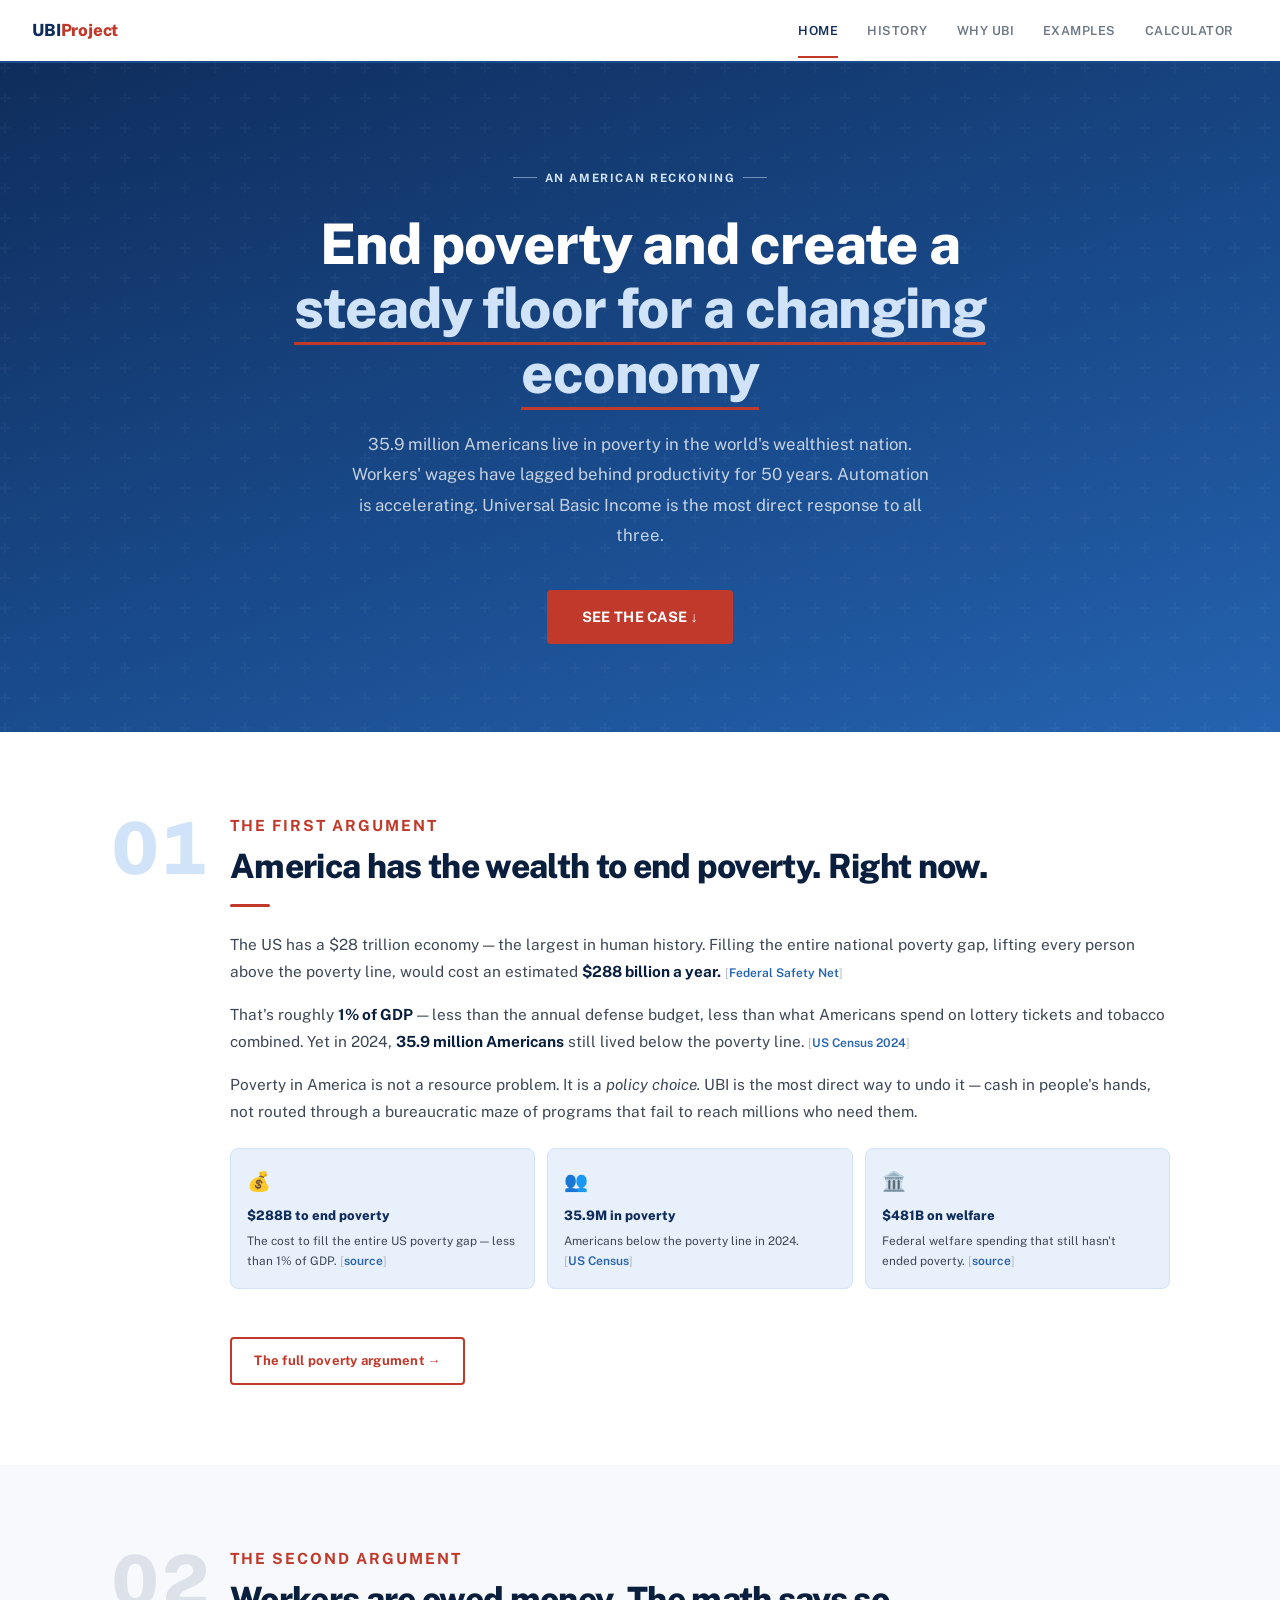
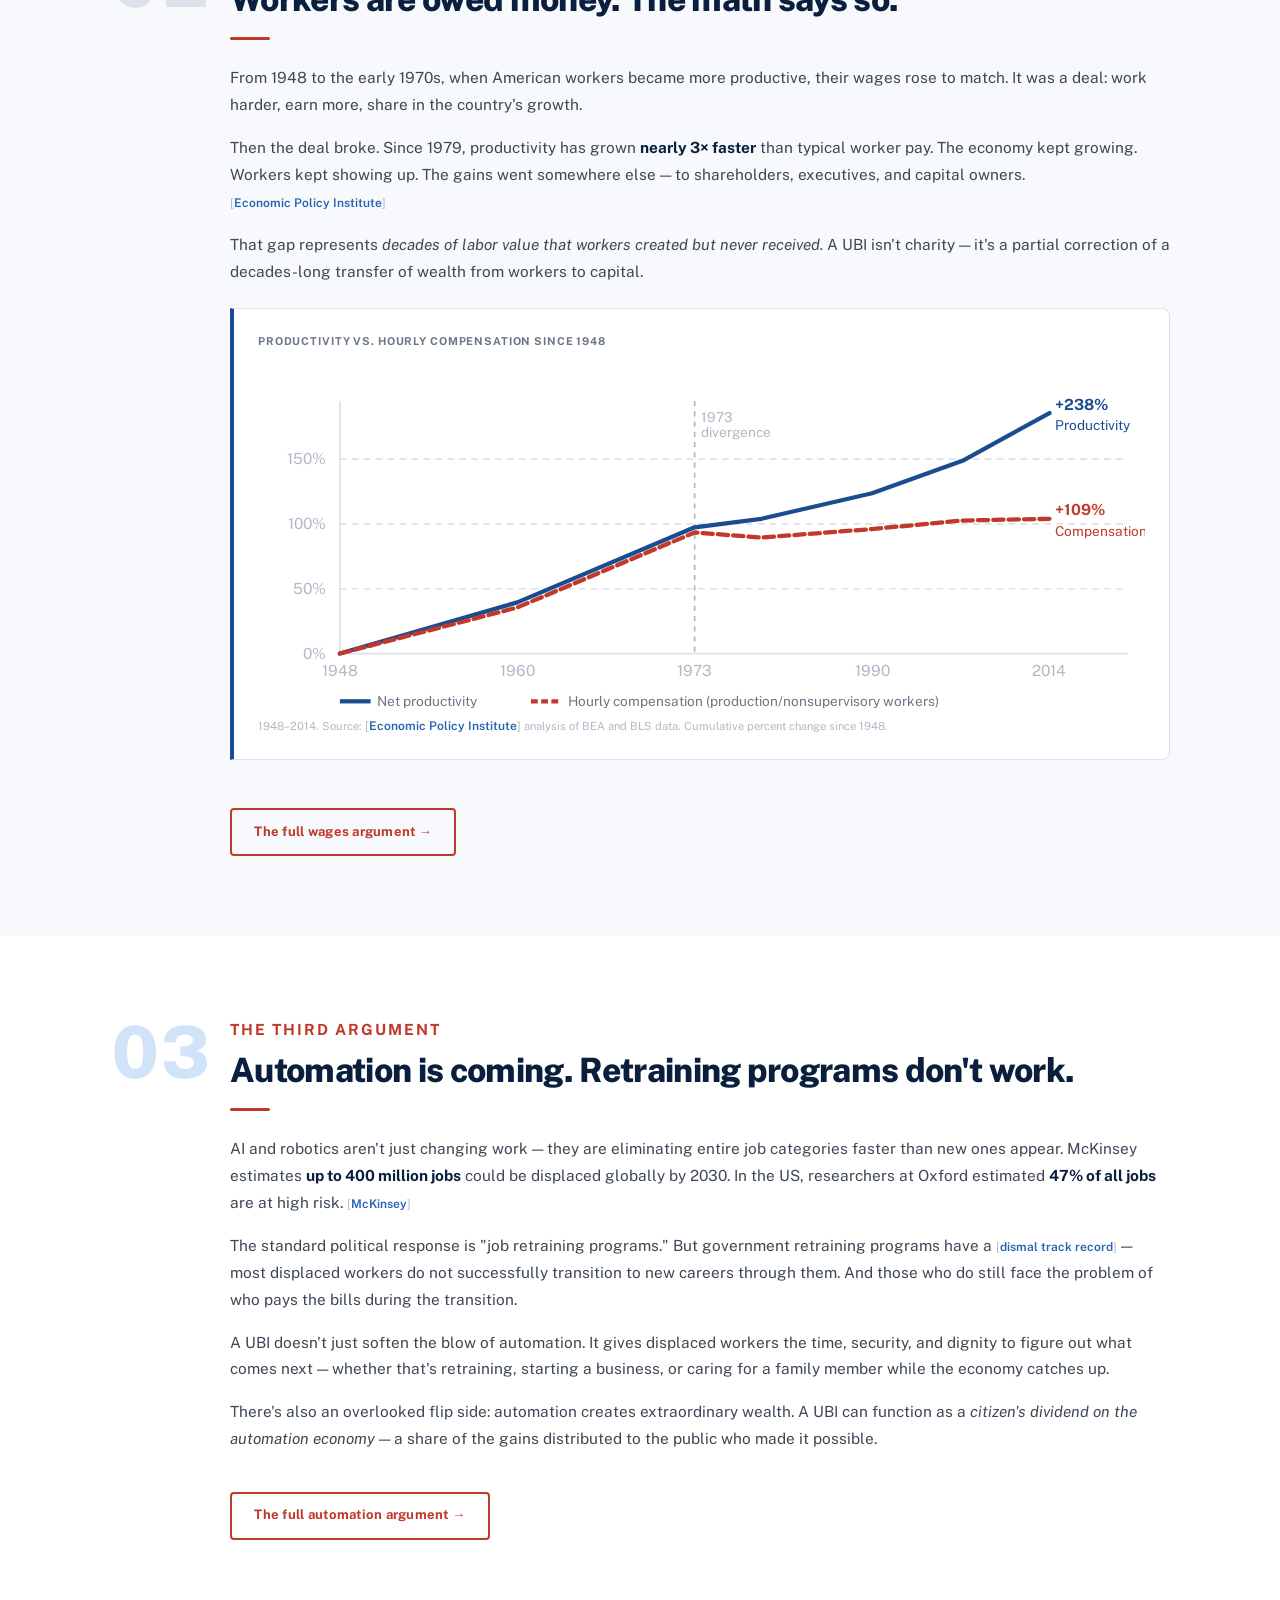
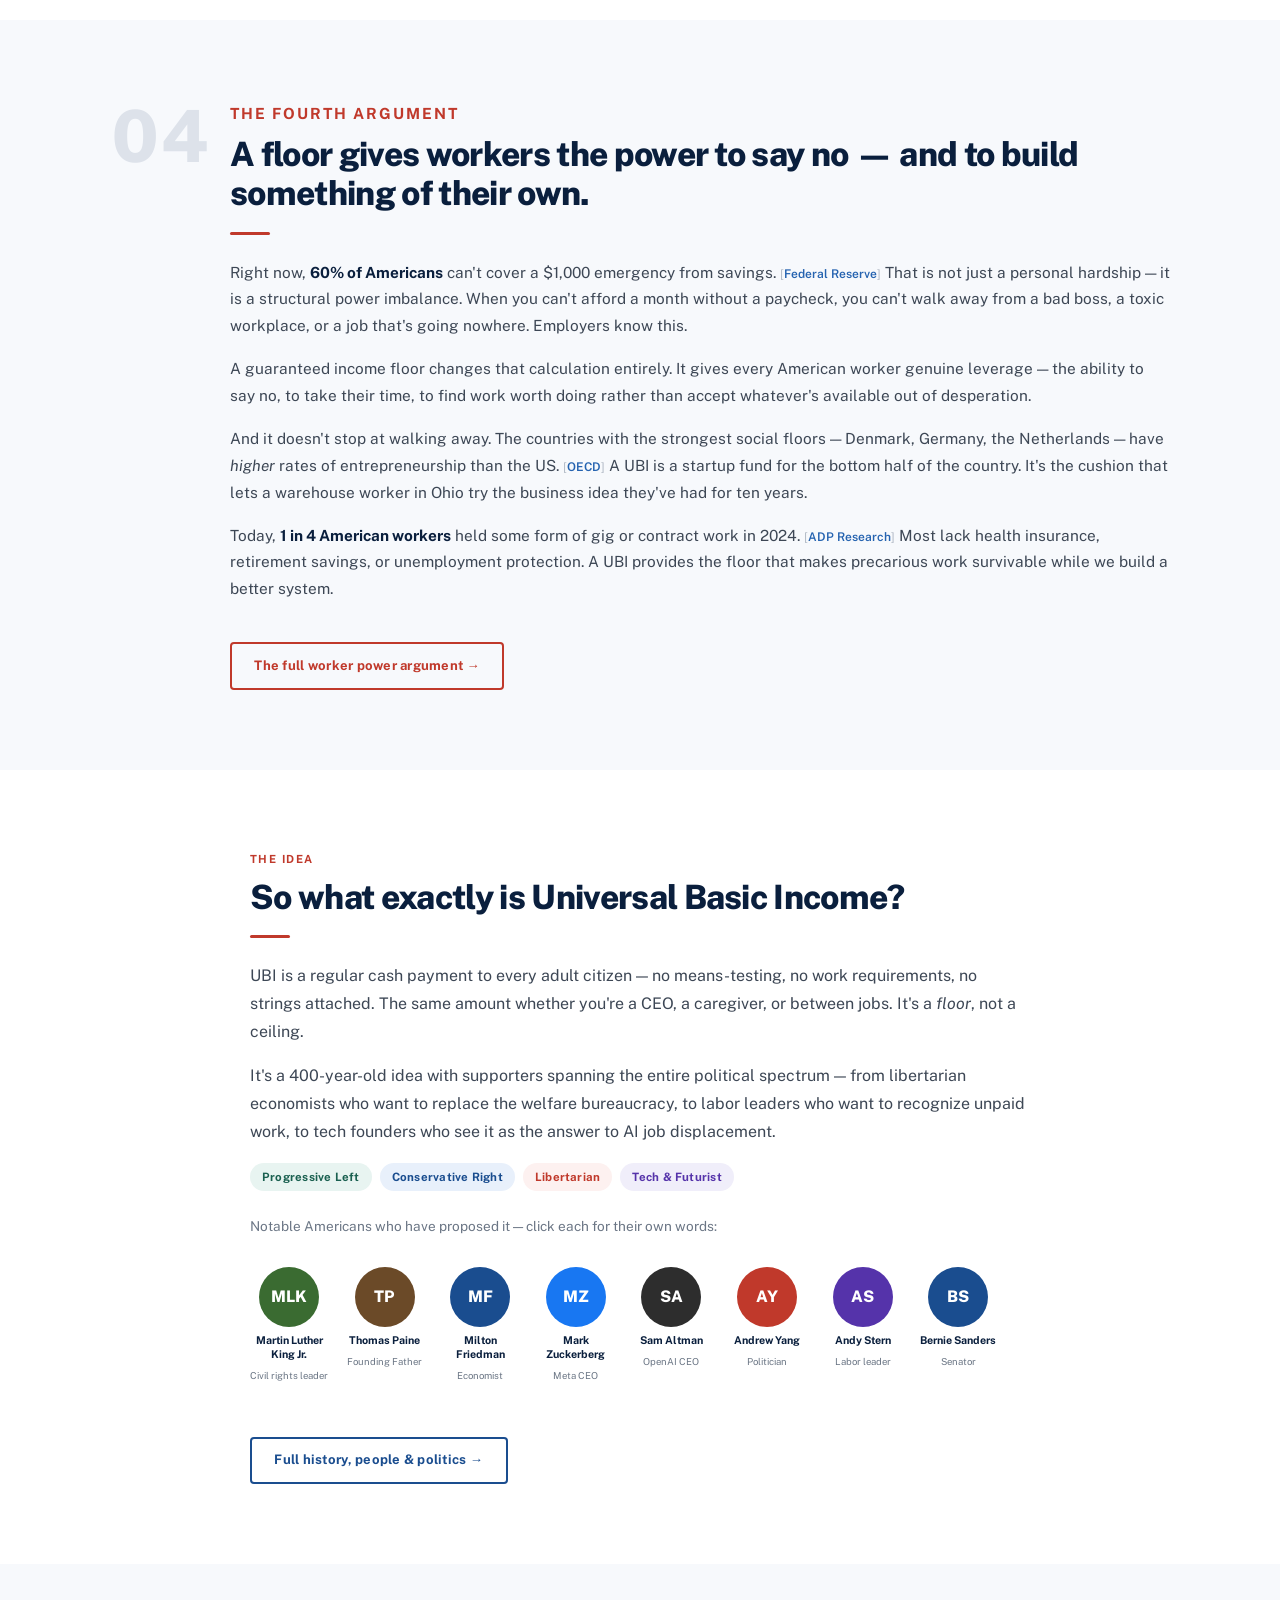
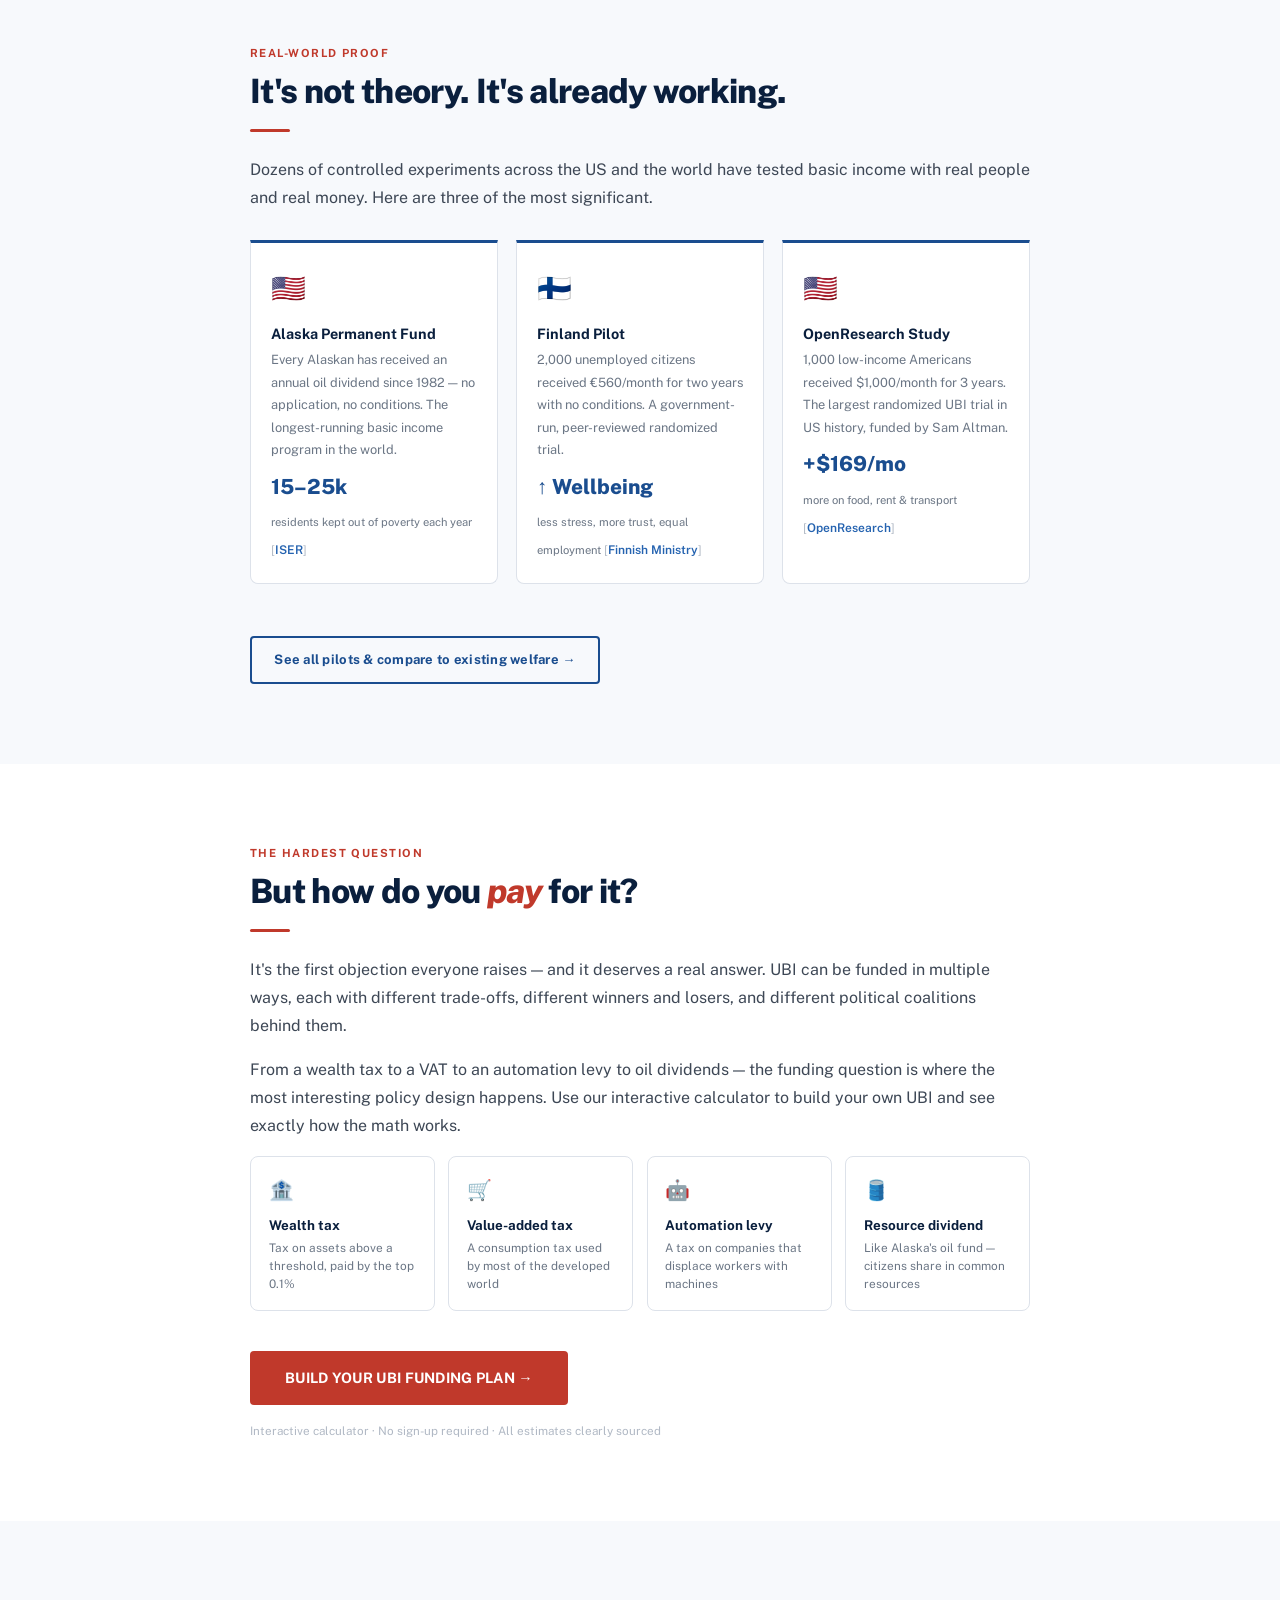
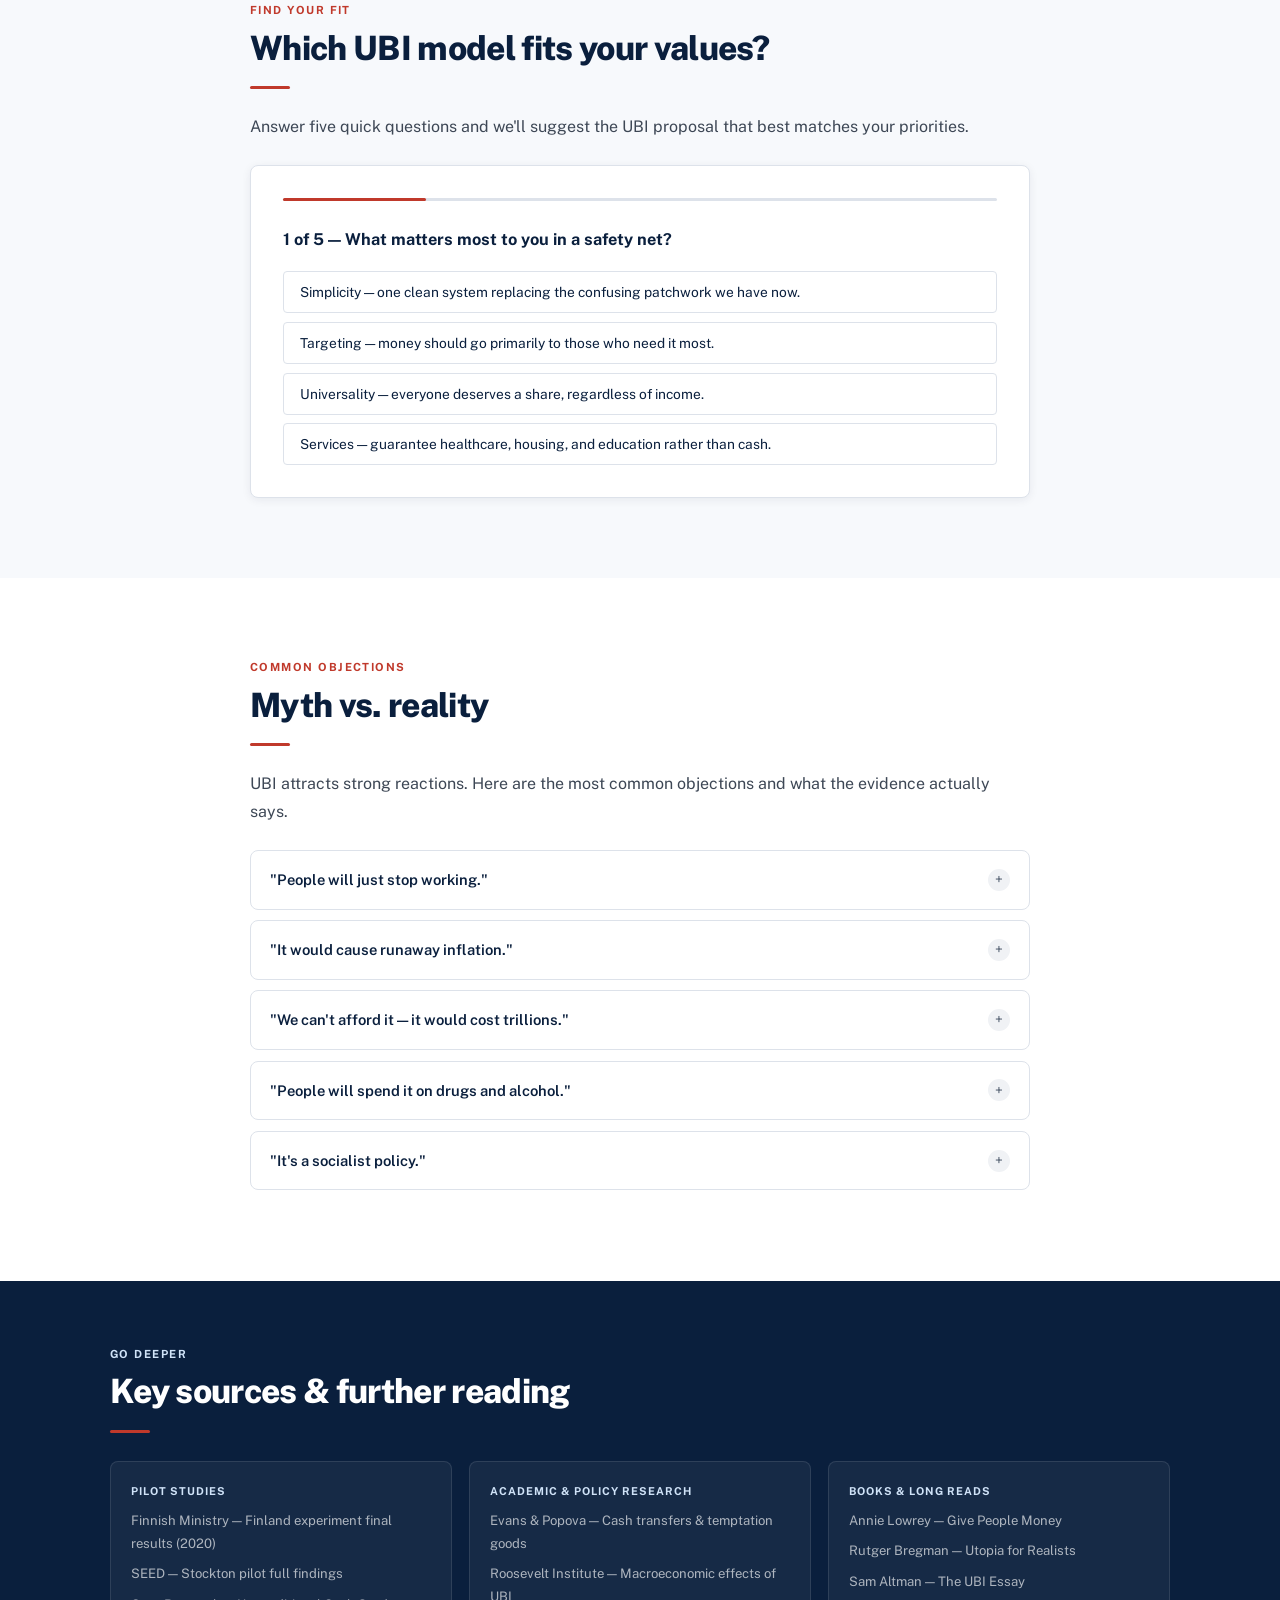
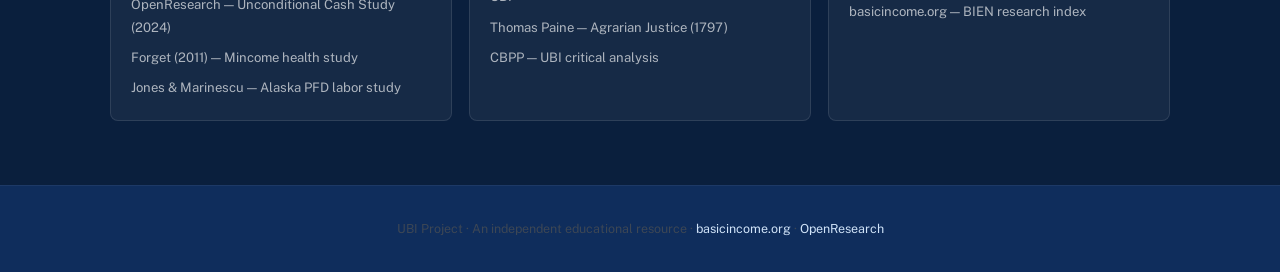
==== commit b84a36af: "v2" ====
--- a/index.html
+++ b/index.html
@@ -3,1423 +3,1103 @@
 <head>
 <meta charset="UTF-8">
 <meta name="viewport" content="width=device-width, initial-scale=1.0">
-<title>What is UBI? — A Plain-English Guide to Universal Basic Income</title>
+<title>UBI Project — Universal Basic Income Explained</title>
 <link rel="preconnect" href="https://fonts.googleapis.com">
 <link rel="preconnect" href="https://fonts.gstatic.com" crossorigin>
-<link href="https://fonts.googleapis.com/css2?family=Lora:ital,wght@0,400;0,600;1,400&family=Nunito:wght@300;400;500;600&display=swap" rel="stylesheet">
+<link href="https://fonts.googleapis.com/css2?family=Public+Sans:ital,wght@0,300;0,400;0,500;0,600;0,700;0,800;1,400;1,600&display=swap" rel="stylesheet">
 <style>
+  /* ═══════════════════════════
+     DESIGN TOKENS
+  ═══════════════════════════ */
   :root {
-    --warm-white:   #faf9f6;
-    --paper:        #f4f2ec;
-    --warm-grey-1:  #e8e5dd;
-    --warm-grey-2:  #cbc8bf;
-    --warm-grey-3:  #9e9b93;
-    --warm-grey-4:  #6b6860;
-    --ink:          #2e2c28;
-    --ink-light:    #4a4840;
-    --amber:        #c8852a;
-    --amber-light:  #f2d5a8;
-    --amber-pale:   #fdf4e4;
-    --teal:         #2a7c7a;
-    --teal-light:   #a8d4d2;
-    --teal-pale:    #e6f4f3;
-    --rose:         #b04a4a;
-    --rose-light:   #e8bfbf;
-    --rose-pale:    #fdf0f0;
-    --font-display: 'Lora', Georgia, serif;
-    --font-body:    'Nunito', 'Trebuchet MS', sans-serif;
-    --radius:       12px;
-    --radius-sm:    6px;
-    --shadow:       0 2px 12px rgba(46,44,40,0.08);
-    --shadow-md:    0 4px 24px rgba(46,44,40,0.12);
+    /* Core palette — US civic */
+    --white:      #ffffff;
+    --off-white:  #f7f9fc;
+    --blue-pale:  #e8f0fb;
+    --blue-light: #d0e3f8;
+    --blue:       #1a4d8f;
+    --blue-mid:   #2563b0;
+    --blue-dark:  #0f2d5c;
+    --navy:       #0a1f3d;
+    --red:        #c0392b;
+    --red-hover:  #a93226;
+    --red-pale:   #fdf1f0;
+
+    /* Grays */
+    --g1: #f0f2f5;
+    --g2: #dde2ea;
+    --g3: #b0b8c4;
+    --g4: #6b7685;
+    --g5: #3d4755;
+
+    /* Typography */
+    --fd: 'Public Sans', 'Helvetica Neue', Arial, sans-serif;
+    --fb: 'Public Sans', 'Helvetica Neue', Arial, sans-serif;
+
+    /* Radius & shadow */
+    --r:   8px;
+    --rs:  4px;
+    --sh:  0 2px 10px rgba(10,31,61,0.07);
+    --shm: 0 4px 24px rgba(10,31,61,0.12);
   }
 
   *, *::before, *::after { box-sizing: border-box; margin: 0; padding: 0; }
-
   html { scroll-behavior: smooth; }
-
   body {
-    font-family: var(--font-body);
-    background: var(--warm-white);
-    color: var(--ink);
+    font-family: var(--fd);
+    background: var(--white);
+    color: var(--navy);
     font-size: 16px;
     line-height: 1.75;
   }
 
-  /* ─── NAV ─────────────────────────────────────── */
+  /* ═══════════════════════════
+     NAV
+  ═══════════════════════════ */
   nav {
     position: sticky; top: 0; z-index: 100;
-    background: rgba(250,249,246,0.93);
+    background: rgba(255,255,255,0.97);
     backdrop-filter: blur(8px);
-    border-bottom: 1px solid var(--warm-grey-1);
+    border-bottom: 2px solid var(--blue);
     padding: 0 2rem;
-    display: flex; align-items: center; gap: 0;
+    display: flex; align-items: center;
   }
   .nav-brand {
-    font-family: var(--font-display); font-size: 1.05rem; font-weight: 600;
-    color: var(--ink); text-decoration: none; padding: 1rem 0;
-    margin-right: auto; letter-spacing: -0.01em;
-  }
-  .nav-links { display: flex; gap: 0; list-style: none; }
+    font-size: 1.05rem; font-weight: 800;
+    color: var(--blue-dark); text-decoration: none;
+    padding: 1rem 0; margin-right: auto;
+    letter-spacing: -0.01em;
+  }
+  .nav-brand span { color: var(--red); }
+  .nav-links { display: flex; list-style: none; }
   .nav-links a {
     display: block; padding: 1rem 0.9rem;
-    font-size: 0.82rem; font-weight: 500; letter-spacing: 0.02em;
-    text-transform: uppercase; color: var(--warm-grey-4); text-decoration: none;
+    font-size: 0.78rem; font-weight: 600;
+    letter-spacing: 0.04em; text-transform: uppercase;
+    color: var(--g4); text-decoration: none;
+    transition: color 0.18s;
+    position: relative;
+  }
+  .nav-links a::after {
+    content: ''; position: absolute; bottom: 0; left: 0.9rem; right: 0.9rem;
+    height: 2px; background: var(--red);
+    transform: scaleX(0); transition: transform 0.2s;
+  }
+  .nav-links a:hover { color: var(--blue-dark); }
+  .nav-links a:hover::after, .nav-links a.active::after { transform: scaleX(1); }
+  .nav-links a.active { color: var(--blue-dark); }
+
+  .nav-hamburger {
+    display: none; flex-direction: column;
+    justify-content: center; align-items: center;
+    gap: 5px; width: 40px; height: 40px;
+    background: none; border: none; cursor: pointer;
+    border-radius: var(--rs);
+  }
+  .nav-hamburger span {
+    display: block; width: 22px; height: 2px;
+    background: var(--navy); border-radius: 2px;
+    transition: transform 0.3s ease, opacity 0.3s ease, width 0.3s ease;
+    transform-origin: center;
+  }
+  nav.menu-open .nav-hamburger span:nth-child(1) { transform: translateY(7px) rotate(45deg); }
+  nav.menu-open .nav-hamburger span:nth-child(2) { opacity: 0; width: 0; }
+  nav.menu-open .nav-hamburger span:nth-child(3) { transform: translateY(-7px) rotate(-45deg); }
+
+  /* ═══════════════════════════
+     HERO
+  ═══════════════════════════ */
+  .hero {
+    background: linear-gradient(160deg, var(--blue-dark) 0%, var(--blue) 60%, var(--blue-mid) 100%);
+    padding: 6rem 2rem 5.5rem;
+    text-align: center;
+    position: relative;
+    overflow: hidden;
+  }
+  .hero::before {
+    content: '';
+    position: absolute; inset: 0;
+    background: url("data:image/svg+xml,%3Csvg width='60' height='60' viewBox='0 0 60 60' xmlns='http://www.w3.org/2000/svg'%3E%3Cg fill='none' fill-rule='evenodd'%3E%3Cg fill='%23ffffff' fill-opacity='0.03'%3E%3Cpath d='M36 34v-4h-2v4h-4v2h4v4h2v-4h4v-2h-4zm0-30V0h-2v4h-4v2h4v4h2V6h4V4h-4zM6 34v-4H4v4H0v2h4v4h2v-4h4v-2H6zM6 4V0H4v4H0v2h4v4h2V6h4V4H6z'/%3E%3C/g%3E%3C/g%3E%3C/svg%3E");
+  }
+  .hero-inner { position: relative; max-width: 760px; margin: 0 auto; }
+  .hero-kicker {
+    display: inline-flex; align-items: center; gap: 0.5rem;
+    font-size: 0.72rem; font-weight: 700; letter-spacing: 0.14em;
+    text-transform: uppercase; color: var(--blue-light);
+    margin-bottom: 1.5rem;
+  }
+  .hero-kicker::before, .hero-kicker::after {
+    content: ''; display: block; width: 24px; height: 1px;
+    background: var(--blue-light); opacity: 0.5;
+  }
+  .hero h1 {
+    font-size: clamp(2.2rem, 5vw, 3.5rem);
+    font-weight: 800; line-height: 1.15;
+    color: var(--white);
+    margin-bottom: 1.5rem;
+    letter-spacing: -0.02em;
+  }
+  .hero h1 em {
+    font-style: normal;
+    color: var(--blue-light);
+    border-bottom: 3px solid var(--red);
+    padding-bottom: 1px;
+  }
+  .hero-sub {
+    font-size: 1.05rem; font-weight: 400;
+    color: rgba(255,255,255,0.75);
+    max-width: 580px; margin: 0 auto 2.5rem;
+    line-height: 1.8;
+  }
+  .hero-cta {
+    display: inline-flex; align-items: center; gap: 0.55rem;
+    background: var(--red); color: #fff;
+    font-size: 0.9rem; font-weight: 700;
+    padding: 0.9rem 2.2rem; border-radius: var(--rs);
+    text-decoration: none;
+    transition: background 0.18s, transform 0.15s;
+    letter-spacing: 0.02em;
+    text-transform: uppercase;
+  }
+  .hero-cta:hover { background: var(--red-hover); transform: translateY(-1px); }
+
+  /* ═══════════════════════════
+     SHARED LAYOUT
+  ═══════════════════════════ */
+  section { padding: 5rem 2rem; }
+  .inner { max-width: 780px; margin: 0 auto; }
+  .wide  { max-width: 1060px; margin: 0 auto; }
+
+  /* section alt bg */
+  .sect-alt { background: var(--off-white); }
+  .sect-navy { background: var(--navy); color: var(--white); }
+
+  .kicker {
+    font-size: 0.7rem; font-weight: 700;
+    letter-spacing: 0.13em; text-transform: uppercase;
+    color: var(--red); margin-bottom: 0.5rem;
+    display: block;
+  }
+  h2 {
+    font-size: clamp(1.6rem, 3vw, 2.1rem);
+    font-weight: 800; line-height: 1.18;
+    color: var(--navy); margin-bottom: 1.1rem;
+    letter-spacing: -0.02em;
+  }
+  h3 {
+    font-size: 1.05rem; font-weight: 700;
+    color: var(--navy); margin-bottom: 0.35rem;
+  }
+  p { color: var(--g5); margin-bottom: 1rem; }
+  p:last-child { margin-bottom: 0; }
+  strong { color: var(--navy); font-weight: 700; }
+
+  .divider {
+    width: 40px; height: 3px;
+    background: var(--red); border-radius: 2px;
+    margin-bottom: 1.5rem;
+  }
+
+  /* Source links */
+  a.src {
+    color: var(--blue-mid); text-decoration: none;
+    font-size: 0.75rem; font-weight: 600; white-space: nowrap;
+    transition: color 0.15s;
+  }
+  a.src:hover { color: var(--red); }
+  a.src::before { content: '['; font-weight: 400; color: var(--g3); }
+  a.src::after  { content: ']'; font-weight: 400; color: var(--g3); }
+
+  /* ═══════════════════════════
+     4-PILLAR HOME PANELS
+     (numbered, two-column)
+  ═══════════════════════════ */
+  .home-panel {
+    display: grid;
+    grid-template-columns: 80px 1fr;
+    gap: 2.5rem;
+    align-items: start;
+  }
+  .home-panel-num {
+    font-size: 4.5rem; font-weight: 800; line-height: 1;
+    color: var(--blue-light); user-select: none;
+    font-variant-numeric: tabular-nums;
+  }
+  .sect-alt .home-panel-num { color: var(--g2); }
+  .home-panel-meta p { font-size: 0.96rem; }
+
+  /* Mini stat grid in pillar 1 */
+  .mini-stats {
+    display: grid;
+    grid-template-columns: repeat(3, 1fr);
+    gap: 0.75rem;
+    margin: 1.5rem 0;
+  }
+  .mini-stat {
+    background: var(--blue-pale);
+    border: 1px solid var(--blue-light);
+    border-radius: var(--r);
+    padding: 1rem;
+  }
+  .mini-stat-icon { font-size: 1.2rem; margin-bottom: 0.35rem; }
+  .mini-stat h3 {
+    font-size: 0.82rem; font-weight: 800;
+    color: var(--blue-dark); margin-bottom: 0.2rem;
+  }
+  .mini-stat p { font-size: 0.74rem; color: var(--g5); }
+
+  /* Page link button */
+  .page-link {
+    display: inline-flex; align-items: center; gap: 0.45rem;
+    margin-top: 1.5rem; padding: 0.65rem 1.4rem;
+    border: 2px solid var(--blue); border-radius: var(--rs);
+    font-size: 0.82rem; font-weight: 700;
+    color: var(--blue); text-decoration: none;
+    letter-spacing: 0.02em;
+    transition: background 0.15s, color 0.15s;
+  }
+  .page-link:hover { background: var(--blue); color: var(--white); }
+  .page-link-red { border-color: var(--red); color: var(--red); }
+  .page-link-red:hover { background: var(--red); color: var(--white); border-color: var(--red); }
+
+  /* ═══════════════════════════
+     POST-PILLAR CENTERED SECTIONS
+     (left-aligned text, centered in viewport)
+  ═══════════════════════════ */
+  .centered-section {
+    padding: 5rem 2rem;
+  }
+  .centered-section .inner {
+    max-width: 780px;
+    margin: 0 auto;
+    /* left-aligned text */
+    text-align: left;
+  }
+
+  /* People strip */
+  .people-strip {
+    display: flex; flex-wrap: wrap;
+    gap: 1.1rem; margin: 1.75rem 0;
+  }
+  .person {
+    display: flex; flex-direction: column;
+    align-items: center; gap: 0.4rem;
+    width: 78px; text-align: center;
+    text-decoration: none; color: inherit;
+  }
+  .person-avatar {
+    width: 60px; height: 60px; border-radius: 50%;
+    display: flex; align-items: center; justify-content: center;
+    font-size: 1rem; font-weight: 800;
+    color: #fff; border: 2px solid transparent;
+    transition: border-color 0.2s, transform 0.2s;
+  }
+  .person:hover .person-avatar {
+    border-color: var(--red);
+    transform: scale(1.06);
+  }
+  .person:hover .person-name { color: var(--red); }
+  .person-name {
+    font-size: 0.67rem; font-weight: 700;
+    color: var(--navy); line-height: 1.3;
     transition: color 0.2s;
   }
-  .nav-links a:hover { color: var(--ink); }
-
-  /* ─── HERO ────────────────────────────────────── */
-  .hero {
-    background: linear-gradient(160deg, var(--paper) 0%, var(--warm-white) 60%);
-    border-bottom: 1px solid var(--warm-grey-1);
-    padding: 5rem 2rem 4rem;
-    text-align: center;
-  }
-  .hero-kicker {
-    font-size: 0.78rem; font-weight: 600; letter-spacing: 0.12em;
-    text-transform: uppercase; color: var(--amber);
-    margin-bottom: 1.2rem;
-  }
-  .hero h1 {
-    font-family: var(--font-display);
-    font-size: clamp(2.2rem, 5vw, 3.4rem);
-    font-weight: 600; line-height: 1.2;
-    color: var(--ink); max-width: 680px; margin: 0 auto 1.5rem;
-  }
-  .hero h1 em { font-style: italic; color: var(--amber); }
-  .hero-sub {
-    font-size: 1.05rem; color: var(--warm-grey-4);
-    max-width: 560px; margin: 0 auto 2.5rem;
-    line-height: 1.8;
-  }
-  .hero-cta {
-    display: inline-flex; align-items: center; gap: 0.5rem;
-    background: var(--amber); color: #fff;
-    font-family: var(--font-body); font-size: 0.9rem; font-weight: 600;
-    letter-spacing: 0.02em; padding: 0.8rem 1.8rem;
-    border-radius: 100px; text-decoration: none; border: none; cursor: pointer;
-    transition: background 0.2s, transform 0.15s;
-  }
-  .hero-cta:hover { background: #a36e1e; transform: translateY(-1px); }
-  .hero-tags {
-    display: flex; flex-wrap: wrap; gap: 0.5rem; justify-content: center;
-    margin-top: 2.5rem;
-  }
-  .hero-tag {
-    font-size: 0.78rem; font-weight: 500; color: var(--warm-grey-4);
-    background: var(--warm-grey-1); border-radius: 100px;
-    padding: 0.3rem 0.85rem;
-  }
-
-  /* ─── SECTIONS ───────────────────────────────── */
-  section { padding: 5rem 2rem; }
-  .section-inner { max-width: 780px; margin: 0 auto; }
-  .section-inner-wide { max-width: 1000px; margin: 0 auto; }
-
-  .section-kicker {
-    font-size: 0.75rem; font-weight: 600; letter-spacing: 0.1em;
-    text-transform: uppercase; color: var(--amber); margin-bottom: 0.6rem;
-  }
-  h2 {
-    font-family: var(--font-display);
-    font-size: clamp(1.6rem, 3vw, 2.1rem);
-    font-weight: 600; line-height: 1.25; color: var(--ink);
-    margin-bottom: 1.2rem;
-  }
-  h3 {
-    font-family: var(--font-display);
-    font-size: 1.15rem; font-weight: 600; color: var(--ink);
-    margin-bottom: 0.5rem;
-  }
-  p { color: var(--ink-light); margin-bottom: 1rem; }
-  p:last-child { margin-bottom: 0; }
-
-  /* ─── TOOLTIP ────────────────────────────────── */
-  .tip {
-    border-bottom: 1.5px dashed var(--amber);
-    cursor: help; position: relative;
-    display: inline; color: var(--ink);
-  }
-  .tip .tip-box {
-    display: none;
-    position: absolute; bottom: calc(100% + 8px); left: 50%;
-    transform: translateX(-50%);
-    background: var(--ink); color: #fff;
-    font-family: var(--font-body); font-size: 0.8rem; line-height: 1.5;
-    padding: 0.6rem 0.85rem; border-radius: var(--radius-sm);
-    width: 240px; z-index: 200; font-style: normal;
-    box-shadow: 0 4px 16px rgba(0,0,0,0.25);
-  }
-  .tip .tip-box::after {
-    content: ''; position: absolute;
-    top: 100%; left: 50%; transform: translateX(-50%);
-    border: 6px solid transparent;
-    border-top-color: var(--ink);
-  }
-  .tip:hover .tip-box, .tip:focus .tip-box { display: block; }
-
-  /* ─── EXPLAINER CARD ─────────────────────────── */
-  .explainer-card {
-    background: var(--paper);
-    border: 1px solid var(--warm-grey-1);
-    border-radius: var(--radius);
-    padding: 2rem; margin-bottom: 1.5rem;
-  }
-  .explainer-card p { color: var(--ink-light); }
-
-  /* ─── TIMELINE ───────────────────────────────── */
-  #history { background: var(--paper); }
-  .timeline { position: relative; padding-left: 2.5rem; }
-  .timeline::before {
-    content: ''; position: absolute; left: 7px; top: 0.5rem;
-    width: 2px; background: var(--warm-grey-1);
-    bottom: 0;
-  }
-  .tl-item {
-    position: relative; margin-bottom: 2.5rem;
-    opacity: 0; transform: translateX(-12px);
-    transition: opacity 0.5s ease, transform 0.5s ease;
-  }
-  .tl-item.visible { opacity: 1; transform: translateX(0); }
-  .tl-dot {
-    position: absolute; left: -2.5rem; top: 0.35rem;
-    width: 14px; height: 14px; border-radius: 50%;
-    background: var(--warm-white); border: 2px solid var(--warm-grey-2);
-    transition: border-color 0.3s, background 0.3s;
-  }
-  .tl-item:hover .tl-dot { background: var(--amber); border-color: var(--amber); }
-  .tl-year {
-    font-size: 0.78rem; font-weight: 600; color: var(--amber);
-    letter-spacing: 0.06em; margin-bottom: 0.25rem;
-  }
-  .tl-item h3 { font-size: 1rem; margin-bottom: 0.3rem; }
-  .tl-item p { font-size: 0.9rem; color: var(--warm-grey-4); margin: 0; }
-
-  /* ─── UBI TYPES GRID ─────────────────────────── */
-  .types-grid {
+  .person-role { font-size: 0.6rem; color: var(--g4); }
+
+  /* Politics pills */
+  .politics-pills { display: flex; flex-wrap: wrap; gap: 0.5rem; margin: 1.1rem 0; }
+  .ppill {
+    font-size: 0.72rem; font-weight: 700;
+    padding: 0.25rem 0.75rem; border-radius: 100px;
+    letter-spacing: 0.02em;
+  }
+  .ppill-left  { background: #e8f4f1; color: #1a6050; }
+  .ppill-right { background: var(--blue-pale); color: var(--blue); }
+  .ppill-lib   { background: var(--red-pale); color: var(--red); }
+  .ppill-tech  { background: #f0eefa; color: #5533aa; }
+
+  /* Example cards */
+  .ex-cards {
     display: grid;
-    grid-template-columns: repeat(auto-fill, minmax(280px, 1fr));
-    gap: 1.25rem; margin-top: 2rem;
-  }
-  .type-card {
-    background: var(--warm-white); border: 1px solid var(--warm-grey-1);
-    border-radius: var(--radius); padding: 1.5rem;
+    grid-template-columns: repeat(3, 1fr);
+    gap: 1.1rem; margin: 1.75rem 0;
+  }
+  .ex-card {
+    background: var(--white);
+    border: 1px solid var(--g2);
+    border-top: 3px solid var(--blue);
+    border-radius: 0 0 var(--r) var(--r);
+    padding: 1.25rem;
     transition: box-shadow 0.2s, transform 0.2s;
   }
-  .type-card:hover { box-shadow: var(--shadow-md); transform: translateY(-2px); }
-  .type-badge {
-    display: inline-block; font-size: 0.72rem; font-weight: 600;
-    letter-spacing: 0.06em; text-transform: uppercase;
-    padding: 0.25rem 0.65rem; border-radius: 100px;
-    margin-bottom: 0.75rem;
-  }
-  .badge-amber { background: var(--amber-pale); color: var(--amber); }
-  .badge-teal  { background: var(--teal-pale);  color: var(--teal); }
-  .badge-rose  { background: var(--rose-pale);  color: var(--rose); }
-  .badge-grey  { background: var(--warm-grey-1); color: var(--warm-grey-4); }
-  .type-card h3 { font-size: 1.05rem; margin-bottom: 0.4rem; }
-  .type-card p  { font-size: 0.88rem; color: var(--warm-grey-4); margin-bottom: 0.75rem; }
-  .type-meta { display: flex; flex-wrap: wrap; gap: 0.4rem; margin-top: 0.75rem; }
-  .type-pill {
-    font-size: 0.72rem; font-weight: 500; color: var(--warm-grey-4);
-    background: var(--warm-grey-1); border-radius: 100px;
-    padding: 0.2rem 0.6rem;
-  }
-
-  /* ─── COMPARISON TABLE ───────────────────────── */
-  #compare { background: var(--paper); overflow-x: auto; }
-  .comp-table-wrap { overflow-x: auto; margin-top: 1.5rem; border-radius: var(--radius); box-shadow: var(--shadow); }
-  table {
-    width: 100%; border-collapse: collapse;
-    background: var(--warm-white); font-size: 0.88rem;
-  }
-  thead tr { background: var(--ink); color: #fff; }
-  thead th {
-    font-family: var(--font-body); font-weight: 600;
-    font-size: 0.8rem; letter-spacing: 0.04em;
-    text-align: left; padding: 0.9rem 1.1rem; white-space: nowrap;
-  }
-  thead th:first-child { border-radius: var(--radius) 0 0 0; }
-  thead th:last-child  { border-radius: 0 var(--radius) 0 0; }
-  tbody tr { border-bottom: 1px solid var(--warm-grey-1); transition: background 0.15s; }
-  tbody tr:last-child { border-bottom: none; }
-  tbody tr:hover { background: var(--amber-pale); }
-  td { padding: 0.8rem 1.1rem; color: var(--ink-light); vertical-align: top; }
-  td:first-child { font-weight: 600; color: var(--ink); white-space: nowrap; }
-  .check { color: var(--teal); font-weight: 700; }
-  .cross { color: var(--rose); font-weight: 700; }
-  .partial { color: var(--amber); font-weight: 700; }
-
-  /* ─── CALCULATOR ─────────────────────────────── */
-  .calc-card {
-    background: var(--warm-white); border: 1px solid var(--warm-grey-1);
-    border-radius: var(--radius); padding: 2rem; box-shadow: var(--shadow);
-  }
-  .calc-grid { display: grid; grid-template-columns: 1fr 1fr; gap: 1.5rem; }
-  @media (max-width: 540px) { .calc-grid { grid-template-columns: 1fr; } }
-  .calc-field label {
-    display: block; font-size: 0.8rem; font-weight: 600;
-    letter-spacing: 0.04em; text-transform: uppercase;
-    color: var(--warm-grey-4); margin-bottom: 0.5rem;
-  }
-  .calc-field input[type="range"] {
-    width: 100%; accent-color: var(--amber); cursor: pointer;
-    height: 4px; border-radius: 2px;
-  }
-  .calc-field .range-labels {
-    display: flex; justify-content: space-between;
-    font-size: 0.75rem; color: var(--warm-grey-3); margin-top: 0.3rem;
-  }
-  .calc-field .range-val {
-    font-family: var(--font-display); font-size: 1.5rem; font-weight: 600;
-    color: var(--amber); margin-bottom: 0.35rem; display: block;
-  }
-  .calc-results {
-    margin-top: 1.75rem; padding-top: 1.75rem;
-    border-top: 1px solid var(--warm-grey-1);
-    display: grid; grid-template-columns: repeat(3, 1fr); gap: 1rem;
-  }
-  @media (max-width: 540px) { .calc-results { grid-template-columns: 1fr; } }
-  .result-item { text-align: center; }
-  .result-val {
-    font-family: var(--font-display); font-size: 1.6rem; font-weight: 600;
-    display: block; margin-bottom: 0.25rem;
-  }
-  .result-label { font-size: 0.78rem; color: var(--warm-grey-3); }
-  .result-green  .result-val { color: var(--teal); }
-  .result-amber  .result-val { color: var(--amber); }
-  .result-rose   .result-val { color: var(--rose); }
-  .calc-note {
-    margin-top: 1rem; font-size: 0.78rem; color: var(--warm-grey-3);
-    font-style: italic; border-top: 1px solid var(--warm-grey-1);
-    padding-top: 0.75rem;
-  }
-
-  /* ─── PILOT MAP ──────────────────────────────── */
-  #pilots { background: var(--paper); }
-  .pilots-grid {
+  .ex-card:hover { box-shadow: var(--shm); transform: translateY(-2px); }
+  .ex-flag { font-size: 1.75rem; margin-bottom: 0.55rem; }
+  .ex-card h3 { font-size: 0.9rem; margin-bottom: 0.2rem; }
+  .ex-card p  { font-size: 0.8rem; color: var(--g4); margin-bottom: 0.45rem; }
+  .ex-stat { font-size: 1.3rem; font-weight: 800; color: var(--blue); display: block; margin-bottom: 0.15rem; }
+  .ex-stat-label { font-size: 0.7rem; color: var(--g4); }
+
+  /* Funding teaser cards */
+  .fund-tiles {
     display: grid;
-    grid-template-columns: repeat(auto-fill, minmax(260px, 1fr));
-    gap: 1.25rem; margin-top: 2rem;
-  }
-  .pilot-card {
-    background: var(--warm-white); border: 1px solid var(--warm-grey-1);
-    border-radius: var(--radius); overflow: hidden;
-    transition: box-shadow 0.2s, transform 0.2s;
-  }
-  .pilot-card:hover { box-shadow: var(--shadow-md); transform: translateY(-2px); }
-  .pilot-header {
-    padding: 1rem 1.25rem 0.75rem;
-    display: flex; align-items: center; gap: 0.75rem;
-  }
-  .pilot-flag {
-    width: 36px; height: 36px; border-radius: 50%;
-    display: flex; align-items: center; justify-content: center;
-    font-size: 1.3rem; background: var(--warm-grey-1); flex-shrink: 0;
-  }
-  .pilot-name { font-size: 0.95rem; font-weight: 600; }
-  .pilot-sub  { font-size: 0.78rem; color: var(--warm-grey-4); }
-  .pilot-body { padding: 0 1.25rem 1.25rem; }
-  .pilot-body p { font-size: 0.84rem; color: var(--warm-grey-4); margin-bottom: 0.5rem; }
-  .pilot-outcome {
-    display: inline-flex; align-items: center; gap: 0.3rem;
-    font-size: 0.75rem; font-weight: 600; padding: 0.25rem 0.65rem;
-    border-radius: 100px; margin-top: 0.25rem;
-  }
-  .outcome-pos { background: var(--teal-pale); color: var(--teal); }
-  .outcome-mix { background: var(--amber-pale); color: var(--amber); }
-
-  /* ─── MYTHS ──────────────────────────────────── */
-  .myths-list { margin-top: 1.5rem; }
-  .myth-item {
-    border: 1px solid var(--warm-grey-1); border-radius: var(--radius);
-    overflow: hidden; margin-bottom: 0.75rem; background: var(--warm-white);
-  }
-  .myth-q {
-    padding: 1.1rem 1.25rem;
-    display: flex; justify-content: space-between; align-items: center;
-    cursor: pointer; user-select: none;
-    font-weight: 600; font-size: 0.95rem; gap: 1rem;
-    transition: background 0.15s;
-  }
-  .myth-q:hover { background: var(--amber-pale); }
-  .myth-q .icon { flex-shrink: 0; width: 22px; height: 22px; border-radius: 50%;
-    background: var(--warm-grey-1); display: flex; align-items: center;
-    justify-content: center; font-size: 0.85rem; transition: background 0.2s, transform 0.3s;
-  }
-  .myth-item.open .myth-q .icon { background: var(--amber); color: #fff; transform: rotate(45deg); }
-  .myth-answer {
-    display: none; padding: 0 1.25rem 1.1rem;
-    font-size: 0.9rem; color: var(--warm-grey-4); line-height: 1.7;
-  }
-  .myth-answer strong { color: var(--teal); }
-  .myth-item.open .myth-answer { display: block; }
-
-  /* ─── PERSPECTIVES ───────────────────────────── */
-  #perspectives { background: var(--paper); }
-  .perspectives-grid {
-    display: grid; grid-template-columns: repeat(auto-fill, minmax(240px, 1fr));
-    gap: 1.25rem; margin-top: 2rem;
-  }
-  .perspective-card {
-    border-radius: var(--radius); padding: 1.5rem;
-    border: 1px solid transparent;
-  }
-  .persp-liberal  { background: var(--teal-pale);  border-color: var(--teal-light); }
-  .persp-conserv  { background: var(--amber-pale); border-color: var(--amber-light); }
-  .persp-libertarian { background: var(--rose-pale); border-color: var(--rose-light); }
-  .persp-techno   { background: #f0eefa; border-color: #c9bef5; }
-  .perspective-card h3 { font-size: 0.95rem; margin-bottom: 0.6rem; }
-  .perspective-card ul {
-    list-style: none; font-size: 0.86rem; color: var(--ink-light);
-    display: flex; flex-direction: column; gap: 0.4rem;
-  }
-  .perspective-card ul li::before { content: '→ '; color: var(--warm-grey-3); }
-
-  /* ─── QUIZ ───────────────────────────────────── */
-  .quiz-card {
-    background: var(--warm-white); border: 1px solid var(--warm-grey-1);
-    border-radius: var(--radius); padding: 2rem; box-shadow: var(--shadow);
-  }
-  .quiz-progress {
-    height: 4px; background: var(--warm-grey-1); border-radius: 2px; margin-bottom: 1.5rem;
-  }
-  .quiz-progress-bar { height: 100%; background: var(--amber); border-radius: 2px; transition: width 0.4s; }
+    grid-template-columns: repeat(auto-fit, minmax(155px, 1fr));
+    gap: 0.85rem;
+    margin: 0 0 2.5rem;
+  }
+  .fund-tile {
+    background: var(--white);
+    border: 1px solid var(--g2);
+    border-radius: var(--r);
+    padding: 1rem 1.1rem;
+    transition: border-color 0.18s;
+  }
+  .fund-tile:hover { border-color: var(--blue); }
+  .fund-tile-icon { font-size: 1.25rem; margin-bottom: 0.35rem; }
+  .fund-tile-name { font-size: 0.84rem; font-weight: 700; color: var(--navy); margin-bottom: 0.2rem; }
+  .fund-tile-desc { font-size: 0.74rem; color: var(--g4); line-height: 1.5; }
+
+  /* ═══════════════════════════
+     QUIZ
+  ═══════════════════════════ */
+  .quiz-wrap {
+    background: var(--white);
+    border: 1px solid var(--g2);
+    border-radius: var(--r);
+    padding: 2rem;
+    box-shadow: var(--sh);
+    margin-top: 1.5rem;
+  }
+  .quiz-progress-track {
+    height: 3px; background: var(--g2); border-radius: 2px; margin-bottom: 1.5rem;
+  }
+  .quiz-progress-fill {
+    height: 100%; border-radius: 2px; background: var(--red);
+    transition: width 0.4s;
+  }
   .quiz-step { display: none; }
   .quiz-step.active { display: block; }
   .quiz-q {
-    font-family: var(--font-display); font-size: 1.1rem;
-    margin-bottom: 1.25rem; color: var(--ink);
-  }
-  .quiz-opts { display: flex; flex-direction: column; gap: 0.6rem; }
+    font-size: 1.02rem; font-weight: 700;
+    color: var(--navy); margin-bottom: 1.1rem;
+  }
+  .quiz-opts { display: flex; flex-direction: column; gap: 0.55rem; }
   .quiz-opt {
-    padding: 0.8rem 1.1rem; border: 1.5px solid var(--warm-grey-1);
-    border-radius: var(--radius-sm); cursor: pointer; font-size: 0.9rem;
-    transition: border-color 0.15s, background 0.15s; text-align: left;
-    background: var(--warm-white); font-family: var(--font-body);
-    color: var(--ink);
-  }
-  .quiz-opt:hover { border-color: var(--amber); background: var(--amber-pale); }
-  .quiz-opt.selected { border-color: var(--amber); background: var(--amber-pale); font-weight: 600; }
+    padding: 0.75rem 1rem;
+    border: 1.5px solid var(--g2); border-radius: var(--rs);
+    cursor: pointer; font-size: 0.86rem; font-weight: 400;
+    font-family: var(--fd); color: var(--navy);
+    background: var(--white); text-align: left;
+    transition: border-color 0.15s, background 0.15s;
+  }
+  .quiz-opt:hover { border-color: var(--blue); background: var(--blue-pale); }
+  .quiz-opt.selected { border-color: var(--blue); background: var(--blue-pale); font-weight: 600; }
   .quiz-next {
-    margin-top: 1.25rem; padding: 0.7rem 1.5rem;
-    background: var(--amber); color: #fff; border: none;
-    border-radius: 100px; font-family: var(--font-body);
-    font-size: 0.88rem; font-weight: 600; cursor: pointer;
-    transition: background 0.2s; display: none;
-  }
-  .quiz-next:hover { background: #a36e1e; }
-  .quiz-result {
-    display: none; text-align: center; padding: 1rem 0;
-  }
-  .quiz-result h3 { font-size: 1.3rem; margin-bottom: 0.75rem; }
-  .quiz-result .result-badge {
-    display: inline-block; background: var(--amber-pale); color: var(--amber);
-    font-weight: 600; padding: 0.35rem 1rem; border-radius: 100px;
-    font-size: 0.88rem; margin-bottom: 1rem;
-  }
-  .quiz-result p { font-size: 0.92rem; color: var(--ink-light); max-width: 500px; margin: 0 auto 1rem; }
-  .quiz-restart {
-    padding: 0.6rem 1.3rem; border: 1.5px solid var(--warm-grey-2);
-    border-radius: 100px; background: none; font-family: var(--font-body);
-    font-size: 0.85rem; cursor: pointer; color: var(--ink); transition: background 0.15s;
-  }
-  .quiz-restart:hover { background: var(--warm-grey-1); }
-
-  /* ─── GLOSSARY ───────────────────────────────── */
-  .glossary-grid {
-    display: grid; grid-template-columns: repeat(auto-fill, minmax(280px, 1fr));
-    gap: 1rem; margin-top: 1.5rem;
-  }
-  .glossary-item {
-    background: var(--paper); border: 1px solid var(--warm-grey-1);
-    border-radius: var(--radius-sm); padding: 1rem 1.1rem;
-  }
-  .glossary-term { font-weight: 600; font-size: 0.9rem; color: var(--ink); margin-bottom: 0.25rem; }
-  .glossary-def  { font-size: 0.83rem; color: var(--warm-grey-4); }
-
-  /* ─── FOOTER ─────────────────────────────────── */
+    margin-top: 1.25rem; padding: 0.65rem 1.5rem;
+    background: var(--red); color: #fff; border: none;
+    border-radius: var(--rs); font-family: var(--fd);
+    font-size: 0.86rem; font-weight: 700; cursor: pointer;
+    display: none; transition: background 0.18s;
+    text-transform: uppercase; letter-spacing: 0.03em;
+  }
+  .quiz-next:hover { background: var(--red-hover); }
+  .result-badge {
+    display: inline-block;
+    background: var(--blue-pale); color: var(--blue);
+    font-weight: 700; padding: 0.3rem 1rem;
+    border-radius: 100px; font-size: 0.86rem;
+    margin-bottom: 0.75rem;
+  }
+
+  /* ═══════════════════════════
+     MYTHS
+  ═══════════════════════════ */
+  .myth-item {
+    border: 1px solid var(--g2); border-radius: var(--r);
+    overflow: hidden; margin-bottom: 0.65rem;
+    background: var(--white);
+  }
+  .myth-q {
+    padding: 1rem 1.2rem;
+    display: flex; justify-content: space-between;
+    align-items: center; cursor: pointer; user-select: none;
+    font-weight: 600; font-size: 0.92rem; gap: 1rem;
+    transition: background 0.15s; color: var(--navy);
+  }
+  .myth-q:hover { background: var(--blue-pale); }
+  .myth-icon {
+    flex-shrink: 0; width: 22px; height: 22px;
+    border-radius: 50%; background: var(--g1);
+    display: flex; align-items: center; justify-content: center;
+    font-size: 0.85rem; transition: background 0.2s, transform 0.3s;
+    color: var(--g4);
+  }
+  .myth-item.open .myth-q .myth-icon {
+    background: var(--red); color: #fff; transform: rotate(45deg);
+  }
+  .myth-answer {
+    display: none; padding: 0 1.2rem 1rem;
+    font-size: 0.87rem; color: var(--g5); line-height: 1.7;
+  }
+  .myth-item.open .myth-answer { display: block; }
+
+  /* ═══════════════════════════
+     SOURCES SECTION
+  ═══════════════════════════ */
+  .sources-section { background: var(--navy); color: var(--white); padding: 4rem 2rem; }
+  .sources-section .kicker { color: var(--blue-light); }
+  .sources-section h2 { color: var(--white); }
+  .sources-section .divider { background: var(--red); }
+  .sources-grid {
+    display: grid;
+    grid-template-columns: repeat(auto-fill, minmax(280px,1fr));
+    gap: 1.1rem; margin-top: 1.75rem;
+  }
+  .src-box {
+    background: rgba(255,255,255,0.05);
+    border: 1px solid rgba(255,255,255,0.1);
+    border-radius: var(--r); padding: 1.25rem;
+  }
+  .src-box-title {
+    font-size: 0.68rem; font-weight: 700;
+    letter-spacing: 0.09em; text-transform: uppercase;
+    color: var(--blue-light); margin-bottom: 0.6rem;
+  }
+  .src-box ul { list-style: none; display: flex; flex-direction: column; gap: 0.45rem; font-size: 0.82rem; }
+  .src-box a { color: rgba(255,255,255,0.65); text-decoration: none; transition: color 0.15s; }
+  .src-box a:hover { color: var(--white); }
+
+  /* ═══════════════════════════
+     FOOTER
+  ═══════════════════════════ */
   footer {
-    background: var(--ink); color: var(--warm-grey-2);
-    padding: 3rem 2rem; text-align: center;
-  }
-  footer p { color: var(--warm-grey-3); font-size: 0.82rem; margin-bottom: 0; }
-  footer a { color: var(--amber-light); text-decoration: none; }
-  footer a:hover { text-decoration: underline; }
-
-  /* ─── UTILITIES ──────────────────────────────── */
-  .divider { width: 48px; height: 3px; background: var(--amber); border-radius: 2px; margin-bottom: 1.5rem; }
-  .alert-box {
-    background: var(--teal-pale); border-left: 3px solid var(--teal);
-    border-radius: 0 var(--radius-sm) var(--radius-sm) 0;
-    padding: 0.9rem 1.1rem; font-size: 0.88rem; color: var(--teal);
-    margin-bottom: 1.5rem;
-  }
-
-  /* ─── SOURCE LINKS ──────────────────────────── */
-  a.src {
-    color: var(--teal); font-size: 0.72rem; font-weight: 600;
-    text-decoration: none; vertical-align: super; line-height: 0;
-    border-bottom: 1px solid var(--teal-light);
-    padding: 0 0.15em; border-radius: 2px;
-    white-space: nowrap; transition: background 0.15s, color 0.15s;
-  }
-  /* ─── SOURCE LINKS ───────────────────────────── */
-  a.src {
-    display: inline-flex; align-items: center; gap: 0.2rem;
-    color: var(--teal); text-decoration: none;
-    font-size: 0.78rem; font-weight: 600;
-    padding-bottom: 0; transition: color 0.15s;
-    white-space: nowrap;
-  }
-  a.src:hover { color: #1a5250; }
-  a.src::before { content: '['; font-weight: 400; color: var(--warm-grey-3); }
-  a.src::after  { content: ']'; font-weight: 400; color: var(--warm-grey-3); }
-
-  @media (max-width: 640px) {
-    nav { padding: 0 1rem; }
-    .nav-links { display: none; }
-    section { padding: 3.5rem 1.25rem; }
+    background: var(--blue-dark); color: rgba(255,255,255,0.5);
+    padding: 2rem; text-align: center;
+    border-top: 1px solid rgba(255,255,255,0.06);
+  }
+  footer p { font-size: 0.78rem; }
+  footer a { color: var(--blue-light); text-decoration: none; }
+  footer a:hover { color: var(--white); }
+
+  /* ═══════════════════════════
+     MOBILE
+  ═══════════════════════════ */
+  @media (max-width: 860px) {
+    nav { padding: 0 1.25rem; }
+    .nav-hamburger { display: flex; }
+    .nav-links {
+      display: flex; flex-direction: column; gap: 0;
+      position: fixed; top: 0; right: 0;
+      width: min(300px, 88vw); height: 100vh;
+      background: var(--white);
+      border-left: 1px solid var(--g2);
+      padding: 5rem 0 2rem;
+      transform: translateX(100%);
+      transition: transform 0.32s cubic-bezier(0.4,0,0.2,1);
+      overflow-y: auto; z-index: 99;
+    }
+    nav.menu-open .nav-links { transform: translateX(0); }
+    .nav-links li { border-bottom: 1px solid var(--g2); }
+    .nav-links li:first-child { border-top: 1px solid var(--g2); }
+    .nav-links a { padding: 1rem 1.5rem; font-size: 0.9rem; display: flex; align-items: center; justify-content: space-between; }
+    .nav-links a::after { display: none; }
+    .nav-links a:hover { background: var(--blue-pale); }
+    .nav-overlay {
+      display: none; position: fixed; inset: 0;
+      background: rgba(10,31,61,0.4); z-index: 98;
+      backdrop-filter: blur(2px);
+    }
+    nav.menu-open ~ .nav-overlay { display: block; }
+    section, .centered-section { padding: 3.5rem 1.25rem; }
+    .home-panel { grid-template-columns: 1fr; gap: 1.25rem; }
+    .home-panel-num { font-size: 3rem; }
+    .mini-stats { grid-template-columns: 1fr; }
+    .ex-cards { grid-template-columns: 1fr; }
+    .fund-tiles { grid-template-columns: 1fr 1fr; }
   }
 </style>
 </head>
 <body>
 
-<!-- ─── NAV ──────────────────────────────────── -->
-<nav aria-label="Site navigation">
-  <a class="nav-brand" href="#">What is UBI?</a>
-  <ul class="nav-links">
-    <li><a href="#what">What is it</a></li>
-    <li><a href="#history">History</a></li>
-    <li><a href="#types">Types</a></li>
-    <li><a href="#compare">vs Welfare</a></li>
-    <li><a href="#calculator">Calculator</a></li>
-    <li><a href="#pilots">Pilots</a></li>
-    <li><a href="#myths">Myths</a></li>
-    <li><a href="#quiz">Quiz</a></li>
-    <li><a href="#sources">Sources</a></li>
+<!-- NAV -->
+<nav id="main-nav" aria-label="Site navigation">
+  <a class="nav-brand" href="index.html">UBI<span>Project</span></a>
+  <ul class="nav-links" id="nav-links" role="list">
+    <li><a href="index.html" class="active" onclick="closeMenu()">Home</a></li>
+    <li><a href="history.html" onclick="closeMenu()">History</a></li>
+    <li><a href="why-ubi.html" onclick="closeMenu()">Why UBI</a></li>
+    <li><a href="examples.html" onclick="closeMenu()">Examples</a></li>
+    <li><a href="calculator.html" onclick="closeMenu()">Calculator</a></li>
   </ul>
+  <button class="nav-hamburger" id="nav-hamburger" aria-label="Open menu" aria-expanded="false" onclick="toggleMenu()">
+    <span></span><span></span><span></span>
+  </button>
 </nav>
-
-<!-- ─── HERO ─────────────────────────────────── -->
-<header class="hero" id="top">
-  <p class="hero-kicker">An explainer for everyone</p>
-  <h1>What if everyone received a <em>monthly check</em>, no strings attached?</h1>
-  <p class="hero-sub">Universal Basic Income is one of the most talked-about ideas in economics — and one of the least understood. Here's everything in plain English.</p>
-  <a class="hero-cta" href="#what">Start reading ↓</a>
-  <div class="hero-tags">
-    <span class="hero-tag">No economics degree required</span>
-    <span class="hero-tag">Interactive calculator</span>
-    <span class="hero-tag">Real-world pilot results</span>
-    <span class="hero-tag">Myth-busting</span>
+<div class="nav-overlay" id="nav-overlay" onclick="closeMenu()"></div>
+
+<!-- HERO -->
+<header class="hero">
+  <div class="hero-inner">
+    <p class="hero-kicker">An American reckoning</p>
+    <h1>End poverty and create a<br><em>steady floor for a changing economy</em></h1>
+    <p class="hero-sub">35.9 million Americans live in poverty in the world's wealthiest nation. Workers' wages have lagged behind productivity for 50 years. Automation is accelerating. Universal Basic Income is the most direct response to all three.</p>
+    <a class="hero-cta" href="#the-case">See the case ↓</a>
   </div>
 </header>
 
-<!-- ─── WHAT IS UBI ───────────────────────────── -->
-<section id="what">
-  <div class="section-inner">
-    <p class="section-kicker">The basics</p>
-    <h2>So, what is Universal Basic Income?</h2>
-    <div class="divider"></div>
-    <p>Universal Basic Income — often called <strong>UBI</strong> — is a simple idea: the government gives every adult citizen a regular cash payment, enough to cover their basic needs. No application forms. No means testing. No one checking whether you "deserve" it. Every person gets it, whether they're a CEO or between jobs. <a href="https://basicincome.org/about-basic-income/" target="_blank" rel="noopener" class="src">BIEN definition</a></p>
-    <p>Think of it like a <span class="tip">social floor<span class="tip-box">A minimum level of income that no one can fall below, no matter what happens in their life.</span></span> — a financial safety net that's always there, regardless of your job, health, or circumstances.</p>
-
-    <div class="explainer-card" style="margin-top:2rem;">
-      <h3>The core idea, in three sentences</h3>
-      <p>Every adult receives the same fixed amount of money, every month or week — let's say $1,000/month. It replaces or supplements existing welfare programs. You can spend it on anything you like; there are no restrictions.</p>
-    </div>
-
-    <div class="explainer-card">
-      <h3>What "universal" actually means</h3>
-      <p><strong>Universal</strong> means <em>everyone</em> — not just people in poverty, not just the unemployed, not just parents. The idea is to remove the complexity (and stigma) of deciding who gets help and who doesn't. Universality is what separates UBI from most current welfare programs.</p>
-    </div>
-
-    <div class="explainer-card">
-      <h3>What "basic" actually means</h3>
-      <p><strong>Basic</strong> refers to the amount — it's enough to cover essential needs like food, shelter, and utilities, but it's not a full salary. Most proposals say people would still be free (and often still need) to work for extra income on top.</p>
-    </div>
-
-    <div class="alert-box">
-      💡 <strong>Key point:</strong> UBI doesn't mean no one works. It means no one is forced into poverty if they can't work, lose their job, or their work goes unpaid (like caregiving).
+
+<!-- ═══════════════════════════════════
+     SECTION 01 — WEALTH & POVERTY
+════════════════════════════════════ -->
+<section id="the-case">
+  <div class="wide">
+    <div class="home-panel">
+      <div>
+        <div class="home-panel-num">01</div>
+      </div>
+      <div class="home-panel-meta">
+        <p class="kicker">The first argument</p>
+        <h2>America has the wealth to end poverty. Right now.</h2>
+        <div class="divider"></div>
+        <p>The US has a $28 trillion economy — the largest in human history. Filling the entire national poverty gap, lifting every person above the poverty line, would cost an estimated <strong>$288 billion a year.</strong> <a href="https://federalsafetynet.com/poverty-gap/" target="_blank" rel="noopener" class="src">Federal Safety Net</a></p>
+        <p>That's roughly <strong>1% of GDP</strong> — less than the annual defense budget, less than what Americans spend on lottery tickets and tobacco combined. Yet in 2024, <strong>35.9 million Americans</strong> still lived below the poverty line. <a href="https://www.census.gov/library/publications/2025/demo/p60-287.html" target="_blank" rel="noopener" class="src">US Census 2024</a></p>
+        <p>Poverty in America is not a resource problem. It is a <em>policy choice.</em> UBI is the most direct way to undo it — cash in people's hands, not routed through a bureaucratic maze of programs that fail to reach millions who need them.</p>
+
+        <div class="mini-stats">
+          <div class="mini-stat">
+            <div class="mini-stat-icon">💰</div>
+            <h3>$288B to end poverty</h3>
+            <p>The cost to fill the entire US poverty gap — less than 1% of GDP. <a href="https://federalsafetynet.com/poverty-gap/" target="_blank" rel="noopener" class="src">source</a></p>
+          </div>
+          <div class="mini-stat">
+            <div class="mini-stat-icon">👥</div>
+            <h3>35.9M in poverty</h3>
+            <p>Americans below the poverty line in 2024. <a href="https://www.census.gov/library/publications/2025/demo/p60-287.html" target="_blank" rel="noopener" class="src">US Census</a></p>
+          </div>
+          <div class="mini-stat">
+            <div class="mini-stat-icon">🏛️</div>
+            <h3>$481B on welfare</h3>
+            <p>Federal welfare spending that still hasn't ended poverty. <a href="https://federalsafetynet.com/poverty-gap/" target="_blank" rel="noopener" class="src">source</a></p>
+          </div>
+        </div>
+
+        <a href="why-ubi.html#poverty" class="page-link page-link-red">The full poverty argument →</a>
+      </div>
     </div>
   </div>
 </section>
 
-<!-- ─── HISTORY ───────────────────────────────── -->
-<section id="history">
-  <div class="section-inner">
-    <p class="section-kicker">A surprisingly old idea</p>
-    <h2>UBI's long and winding history</h2>
-    <div class="divider"></div>
-    <p>The idea of guaranteeing a basic income to all citizens is much older than you might think. It's been championed by political thinkers across the left and right for centuries.</p>
-
-    <div class="timeline" style="margin-top:2rem;" id="timeline">
-      <div class="tl-item">
-        <div class="tl-dot"></div>
-        <div class="tl-year">1516</div>
-        <h3>Thomas More's <em>Utopia</em></h3>
-        <p>The English philosopher imagined a society where everyone's basic needs were met — an early vision of a guaranteed income in fiction. <a class="src" href="https://basicincome.org/news/2017/10/history-basic-income/" target="_blank" rel="noopener">BIEN</a></p>
-      </div>
-      <div class="tl-item">
-        <div class="tl-dot"></div>
-        <div class="tl-year">1797</div>
-        <h3>Thomas Paine's "Agrarian Justice"</h3>
-        <p>Paine, a Founding Father, proposed a universal lump sum for every citizen upon turning 21, funded by a land tax — one of the earliest concrete UBI proposals. <a class="src" href="https://www.ssa.gov/history/paine4.html" target="_blank" rel="noopener">SSA</a></p>
-      </div>
-      <div class="tl-item">
-        <div class="tl-dot"></div>
-        <div class="tl-year">1962</div>
-        <h3>Milton Friedman's Negative Income Tax</h3>
-        <p>Free-market economist Friedman surprised many by advocating for a <span class="tip">negative income tax<span class="tip-box">A system where people below a certain income threshold receive money from the government instead of paying taxes — effectively a guaranteed minimum income.</span></span>, arguing it was more efficient than the existing patchwork of welfare programs. <a class="src" href="https://miltonfriedman.hoover.org/objects/57816/the-case-for-the-negative-income-tax-a-view-from-the-righ" target="_blank" rel="noopener">Hoover Inst.</a></p>
-      </div>
-      <div class="tl-item">
-        <div class="tl-dot"></div>
-        <div class="tl-year">1969–1974</div>
-        <h3>Nixon's near-miss</h3>
-        <p>President Nixon proposed the Family Assistance Plan, which would have guaranteed a basic income to all American families. It passed the House but died in the Senate. <a class="src" href="https://www.nixonfoundation.org/2016/08/nixons-basic-income-proposal/" target="_blank" rel="noopener">Nixon Foundation</a></p>
-      </div>
-      <div class="tl-item">
-        <div class="tl-dot"></div>
-        <div class="tl-year">1982</div>
-        <h3>Alaska Permanent Fund begins</h3>
-        <p>Alaska starts paying every resident a yearly dividend from oil revenues — making it the closest real-world example of UBI in the United States. It still runs today. <a class="src" href="https://pfd.alaska.gov/" target="_blank" rel="noopener">Alaska PFD</a></p>
-      </div>
-      <div class="tl-item">
-        <div class="tl-dot"></div>
-        <div class="tl-year">2017–2018</div>
-        <h3>Finland's national pilot</h3>
-        <p>Finland ran a two-year randomized trial, giving 2,000 unemployed citizens €560/month unconditionally. Results showed improved wellbeing and mental health with no reduction in employment. <a class="src" href="https://julkaisut.valtioneuvosto.fi/handle/10024/162219" target="_blank" rel="noopener">Finnish Gov.</a></p>
-      </div>
-      <div class="tl-item">
-        <div class="tl-dot"></div>
-        <div class="tl-year">2019–2021</div>
-        <h3>Stockton, California (SEED)</h3>
-        <p>The city of Stockton gave 125 residents $500/month for two years. Participants found full-time work at twice the rate of the control group. Employment and mental health both improved. <a class="src" href="https://www.stocktondemonstration.org/" target="_blank" rel="noopener">SEED</a></p>
-      </div>
-      <div class="tl-item">
-        <div class="tl-dot"></div>
-        <div class="tl-year">2020s</div>
-        <h3>Global momentum grows</h3>
-        <p>Dozens of pilots are now running worldwide — in Kenya, Wales, Germany, and more — as AI-driven job displacement makes the conversation more urgent than ever. <a class="src" href="https://basicincome.org/news/2022/05/ubi-pilots-worldwide/" target="_blank" rel="noopener">BIEN</a></p>
+
+<!-- ═══════════════════════════════════
+     SECTION 02 — STOLEN WAGES
+════════════════════════════════════ -->
+<section id="wages" class="sect-alt">
+  <div class="wide">
+    <div class="home-panel">
+      <div>
+        <div class="home-panel-num">02</div>
+      </div>
+      <div class="home-panel-meta">
+        <p class="kicker">The second argument</p>
+        <h2>Workers are owed money. The math says so.</h2>
+        <div class="divider"></div>
+        <p>From 1948 to the early 1970s, when American workers became more productive, their wages rose to match. It was a deal: work harder, earn more, share in the country's growth.</p>
+        <p>Then the deal broke. Since 1979, productivity has grown <strong>nearly 3× faster</strong> than typical worker pay. The economy kept growing. Workers kept showing up. The gains went somewhere else — to shareholders, executives, and capital owners. <a href="https://www.epi.org/productivity-pay-gap/" target="_blank" rel="noopener" class="src">Economic Policy Institute</a></p>
+        <p>That gap represents <em>decades of labor value that workers created but never received.</em> A UBI isn't charity — it's a partial correction of a decades-long transfer of wealth from workers to capital.</p>
+
+        <!-- PRODUCTIVITY / WAGES SVG CHART -->
+        <div style="background:var(--white);border:1px solid var(--g2);border-left:4px solid var(--blue);border-radius:0 var(--r) var(--r) 0;padding:1.4rem 1.5rem;margin:1.5rem 0;">
+          <div style="font-size:0.68rem;font-weight:700;letter-spacing:0.08em;text-transform:uppercase;color:var(--g4);margin-bottom:1rem;">Productivity vs. hourly compensation since 1948</div>
+          <svg viewBox="0 0 520 200" xmlns="http://www.w3.org/2000/svg" style="width:100%;display:block;" aria-label="Chart showing productivity growing far faster than wages since 1973">
+            <defs>
+              <!-- grid lines -->
+              <line id="gl" stroke="#dde2ea" stroke-width="1"/>
+            </defs>
+
+            <!-- Y-axis grid lines -->
+            <line x1="48" y1="20" x2="48" y2="168" stroke="#dde2ea" stroke-width="1"/>
+            <line x1="48" y1="168" x2="510" y2="168" stroke="#dde2ea" stroke-width="1"/>
+            <line x1="48" y1="130" x2="510" y2="130" stroke="#dde2ea" stroke-width="1" stroke-dasharray="4,3"/>
+            <line x1="48" y1="92" x2="510" y2="92" stroke="#dde2ea" stroke-width="1" stroke-dasharray="4,3"/>
+            <line x1="48" y1="54" x2="510" y2="54" stroke="#dde2ea" stroke-width="1" stroke-dasharray="4,3"/>
+
+            <!-- Y-axis labels -->
+            <text x="40" y="171" text-anchor="end" font-size="9" fill="#b0b8c4" font-family="Public Sans,sans-serif">0%</text>
+            <text x="40" y="133" text-anchor="end" font-size="9" fill="#b0b8c4" font-family="Public Sans,sans-serif">50%</text>
+            <text x="40" y="95" text-anchor="end" font-size="9" fill="#b0b8c4" font-family="Public Sans,sans-serif">100%</text>
+            <text x="40" y="57" text-anchor="end" font-size="9" fill="#b0b8c4" font-family="Public Sans,sans-serif">150%</text>
+
+            <!-- X-axis labels -->
+            <text x="48" y="181" text-anchor="middle" font-size="9" fill="#b0b8c4" font-family="Public Sans,sans-serif">1948</text>
+            <text x="152" y="181" text-anchor="middle" font-size="9" fill="#b0b8c4" font-family="Public Sans,sans-serif">1960</text>
+            <text x="256" y="181" text-anchor="middle" font-size="9" fill="#b0b8c4" font-family="Public Sans,sans-serif">1973</text>
+            <text x="360" y="181" text-anchor="middle" font-size="9" fill="#b0b8c4" font-family="Public Sans,sans-serif">1990</text>
+            <text x="464" y="181" text-anchor="middle" font-size="9" fill="#b0b8c4" font-family="Public Sans,sans-serif">2014</text>
+
+            <!-- 1973 divider line -->
+            <line x1="256" y1="20" x2="256" y2="168" stroke="#b0b8c4" stroke-width="1" stroke-dasharray="3,3"/>
+            <text x="260" y="32" font-size="8" fill="#b0b8c4" font-family="Public Sans,sans-serif">1973</text>
+            <text x="260" y="41" font-size="8" fill="#b0b8c4" font-family="Public Sans,sans-serif">divergence</text>
+
+            <!-- PRODUCTIVITY line (blue) — rises steeply after 1973 -->
+            <!-- Points: 1948→0%, 1960→30%, 1973→97%, 1980→110%, 1990→140%, 2000→175%, 2014→238% -->
+            <!-- Y = 168 - (pct/250)*148 ; X mapped across [48..510] over ~66 years -->
+            <polyline
+              points="48,168 152,138 256,94 295,89 360,74 413,55 464,27"
+              fill="none" stroke="#1a4d8f" stroke-width="2.5" stroke-linejoin="round" stroke-linecap="round"/>
+
+            <!-- WAGES line (red) — rises in sync until 1973, then flattens -->
+            <!-- Points: 1948→0%, 1960→28%, 1973→91%, 1980→88%, 1990→92%, 2000→103%, 2014→109% -->
+            <polyline
+              points="48,168 152,141 256,97 295,100 360,95 413,90 464,89"
+              fill="none" stroke="#c0392b" stroke-width="2.5" stroke-linejoin="round" stroke-linecap="round" stroke-dasharray="6,3"/>
+
+            <!-- End-point labels -->
+            <text x="467" y="25" font-size="9" font-weight="700" fill="#1a4d8f" font-family="Public Sans,sans-serif">+238%</text>
+            <text x="467" y="37" font-size="8" fill="#1a4d8f" font-family="Public Sans,sans-serif">Productivity</text>
+            <text x="467" y="87" font-size="9" font-weight="700" fill="#c0392b" font-family="Public Sans,sans-serif">+109%</text>
+            <text x="467" y="99" font-size="8" fill="#c0392b" font-family="Public Sans,sans-serif">Compensation</text>
+
+            <!-- Legend -->
+            <line x1="48" y1="196" x2="66" y2="196" stroke="#1a4d8f" stroke-width="2.5"/>
+            <text x="70" y="199" font-size="8" fill="#6b7685" font-family="Public Sans,sans-serif">Net productivity</text>
+            <line x1="160" y1="196" x2="178" y2="196" stroke="#c0392b" stroke-width="2.5" stroke-dasharray="4,2"/>
+            <text x="182" y="199" font-size="8" fill="#6b7685" font-family="Public Sans,sans-serif">Hourly compensation (production/nonsupervisory workers)</text>
+          </svg>
+          <p style="font-size:0.7rem;color:var(--g3);margin-top:0.5rem;">1948–2014. Source: <a href="https://www.epi.org/productivity-pay-gap/" target="_blank" rel="noopener" class="src">Economic Policy Institute</a> analysis of BEA and BLS data. Cumulative percent change since 1948.</p>
+        </div>
+
+        <a href="why-ubi.html#wages" class="page-link page-link-red">The full wages argument →</a>
       </div>
     </div>
   </div>
 </section>
 
-<!-- ─── TYPES ─────────────────────────────────── -->
-<section id="types">
-  <div class="section-inner-wide">
-    <p class="section-kicker">Not all UBI is the same</p>
-    <h2>The different flavors of basic income</h2>
-    <div class="divider"></div>
-    <p style="max-width:680px">"UBI" is an umbrella term. Underneath it sit several distinct proposals that differ on key questions: who gets it, how much, and how it's funded. Here's a plain-English guide to each.</p>
-
-    <div class="types-grid">
-      <div class="type-card">
-        <span class="type-badge badge-amber">Classic UBI</span>
-        <h3>Universal Basic Income</h3>
-        <p>Every adult citizen gets an unconditional payment, regardless of employment or income. The most "pure" version of the idea — full universality, no means-testing, no work requirements.</p>
-        <p><strong>Example:</strong> Andrew Yang's "Freedom Dividend" — $1,000/month for every American adult, funded by a <span class="tip">VAT<span class="tip-box">Value-Added Tax — a tax collected at each stage of a product's production and sale, similar to a national sales tax.</span></span>. <a class="src" href="https://www.yang2020.com/policies/the-freedom-dividend/" target="_blank" rel="noopener">Yang2020</a></p>
-        <div class="type-meta">
-          <span class="type-pill">Universal</span>
-          <span class="type-pill">Unconditional</span>
-          <span class="type-pill">Cash</span>
-        </div>
-      </div>
-
-      <div class="type-card">
-        <span class="type-badge badge-teal">Negative Income Tax</span>
-        <h3>Negative Income Tax (NIT)</h3>
-        <p>Instead of giving everyone money and taxing it back, the government only tops up incomes that fall below a threshold. Earn nothing? You get the full top-up. Earn a bit? You get less. Earn above the threshold? You pay normal taxes.</p>
-        <p><strong>Example:</strong> Milton Friedman's proposal; a version of this is already used in the U.S. as the <span class="tip">Earned Income Tax Credit<span class="tip-box">A tax benefit for low- to moderate-income workers that reduces the amount of tax owed — and for some, results in a refund even if no tax was owed.</span></span>. <a class="src" href="https://www.irs.gov/credits-deductions/individuals/earned-income-tax-credit" target="_blank" rel="noopener">IRS</a></p>
-        <div class="type-meta">
-          <span class="type-pill">Income-linked</span>
-          <span class="type-pill">Efficient</span>
-          <span class="type-pill">Market-friendly</span>
-        </div>
-      </div>
-
-      <div class="type-card">
-        <span class="type-badge badge-rose">Basic Income Guarantee</span>
-        <h3>Basic Income Guarantee (BIG)</h3>
-        <p>Similar to a negative income tax, but paid as a direct cash transfer rather than through the tax system. People receive a guaranteed minimum, which is reduced as they earn more. Not quite "universal" — it phases out at higher incomes.</p>
-        <p><strong>Example:</strong> Canada's Mincome experiment in the 1970s used a similar structure. <a class="src" href="https://utppublishing.com/doi/10.3138/cpp.37.3.283" target="_blank" rel="noopener">Forget (2011)</a></p>
-        <div class="type-meta">
-          <span class="type-pill">Means-tested</span>
-          <span class="type-pill">Phased out</span>
-          <span class="type-pill">Targeted</span>
-        </div>
-      </div>
-
-      <div class="type-card">
-        <span class="type-badge badge-grey">Universal Basic Services</span>
-        <h3>Universal Basic Services (UBS)</h3>
-        <p>Rather than cash, the government guarantees free access to key services — healthcare, housing, education, transport. Advocates argue services ensure needs are actually met; critics argue cash gives people more freedom to choose.</p>
-        <p><strong>Example:</strong> The UK's NHS is an example of UBS for healthcare.</p>
-        <div class="type-meta">
-          <span class="type-pill">Non-cash</span>
-          <span class="type-pill">Services-based</span>
-          <span class="type-pill">Targeted</span>
-        </div>
-      </div>
-
-      <div class="type-card">
-        <span class="type-badge badge-amber">Stakeholder Grant</span>
-        <h3>Stakeholder Grant / "Baby Bond"</h3>
-        <p>Instead of ongoing payments, every child receives a lump sum at birth (or adulthood) to invest or use as they see fit — a capital stake in society. Designed to address wealth inequality rather than income poverty.</p>
-        <p><strong>Example:</strong> UK's Child Trust Fund (2002–2011); proposed by economists Ackerman &amp; Alstott as an $80,000 grant at adulthood. <a class="src" href="https://yalebooks.yale.edu/book/9780300082609/the-stakeholder-society/" target="_blank" rel="noopener">Yale UP</a></p>
-        <div class="type-meta">
-          <span class="type-pill">One-time</span>
-          <span class="type-pill">Wealth-building</span>
-          <span class="type-pill">Universal</span>
-        </div>
-      </div>
-
-      <div class="type-card">
-        <span class="type-badge badge-teal">Participation Income</span>
-        <h3>Participation Income</h3>
-        <p>A basic income tied to "social contribution" — which includes not just paid work, but also caregiving, volunteering, and community service. Proposed as a middle ground between unconditional UBI and work requirements.</p>
-        <p><strong>Example:</strong> Proposed by economist Tony Atkinson as a compromise for skeptics of fully unconditional payments. <a class="src" href="https://www.jstor.org/stable/23606527" target="_blank" rel="noopener">Atkinson (1996)</a></p>
-        <div class="type-meta">
-          <span class="type-pill">Contribution-linked</span>
-          <span class="type-pill">Broad definition</span>
-          <span class="type-pill">Compromise</span>
-        </div>
+
+<!-- ═══════════════════════════════════
+     SECTION 03 — AUTOMATION
+════════════════════════════════════ -->
+<section id="automation">
+  <div class="wide">
+    <div class="home-panel">
+      <div>
+        <div class="home-panel-num">03</div>
+      </div>
+      <div class="home-panel-meta">
+        <p class="kicker">The third argument</p>
+        <h2>Automation is coming. Retraining programs don't work.</h2>
+        <div class="divider"></div>
+        <p>AI and robotics aren't just changing work — they are eliminating entire job categories faster than new ones appear. McKinsey estimates <strong>up to 400 million jobs</strong> could be displaced globally by 2030. In the US, researchers at Oxford estimated <strong>47% of all jobs</strong> are at high risk. <a href="https://www.mckinsey.com/featured-insights/future-of-work/jobs-lost-jobs-gained-what-the-future-of-work-will-mean-for-jobs-skills-and-wages" target="_blank" rel="noopener" class="src">McKinsey</a></p>
+        <p>The standard political response is "job retraining programs." But government retraining programs have a <a href="https://www.gao.gov/products/gao-11-92" target="_blank" rel="noopener" class="src">dismal track record</a> — most displaced workers do not successfully transition to new careers through them. And those who do still face the problem of who pays the bills during the transition.</p>
+        <p>A UBI doesn't just soften the blow of automation. It gives displaced workers the time, security, and dignity to figure out what comes next — whether that's retraining, starting a business, or caring for a family member while the economy catches up.</p>
+        <p>There's also an overlooked flip side: automation creates extraordinary wealth. A UBI can function as a <em>citizen's dividend on the automation economy</em> — a share of the gains distributed to the public who made it possible.</p>
+
+        <a href="why-ubi.html#automation" class="page-link page-link-red">The full automation argument →</a>
       </div>
     </div>
   </div>
 </section>
 
-<!-- ─── COMPARISON TABLE ──────────────────────── -->
-<section id="compare">
-  <div class="section-inner-wide">
-    <p class="section-kicker">Head to head</p>
-    <h2>UBI vs. existing welfare programs</h2>
-    <div class="divider"></div>
-    <p style="max-width:680px">How does UBI stack up against the social programs already in place? Here's a plain-English comparison across the dimensions that matter most.</p>
-
-    <div class="comp-table-wrap">
-      <table>
-        <thead>
-          <tr>
-            <th>Program</th>
-            <th>Who qualifies</th>
-            <th>Cash or in-kind</th>
-            <th>Work requirement</th>
-            <th>Bureaucracy</th>
-            <th>Stigma</th>
-            <th>Covers basic needs</th>
-          </tr>
-        </thead>
-        <tbody>
-          <tr>
-            <td>UBI (classic)</td>
-            <td>All citizens</td>
-            <td>Cash</td>
-            <td><span class="check">✓ None</span></td>
-            <td><span class="check">✓ Low</span></td>
-            <td><span class="check">✓ None</span></td>
-            <td><span class="partial">~ Partial</span></td>
-          </tr>
-          <tr>
-            <td><a href="https://www.fns.usda.gov/snap/supplemental-nutrition-assistance-program" target="_blank" rel="noopener" style="color:inherit;text-decoration:underline;text-decoration-color:var(--warm-grey-2)">SNAP (Food Stamps)</a></td>
-            <td>Low-income households</td>
-            <td>Food vouchers</td>
-            <td><span class="partial">~ Some cases</span></td>
-            <td><span class="cross">✗ High</span></td>
-            <td><span class="cross">✗ Often high</span></td>
-            <td><span class="partial">~ Food only</span></td>
-          </tr>
-          <tr>
-            <td><a href="https://www.acf.hhs.gov/ofa/programs/tanf/about" target="_blank" rel="noopener" style="color:inherit;text-decoration:underline;text-decoration-color:var(--warm-grey-2)">TANF (Cash assistance)</a></td>
-            <td>Very low-income families</td>
-            <td>Cash</td>
-            <td><span class="cross">✗ Yes</span></td>
-            <td><span class="cross">✗ High</span></td>
-            <td><span class="cross">✗ High</span></td>
-            <td><span class="cross">✗ Minimal</span></td>
-          </tr>
-          <tr>
-            <td><a href="https://www.ssa.gov/benefits/retirement/" target="_blank" rel="noopener" style="color:inherit;text-decoration:underline;text-decoration-color:var(--warm-grey-2)">Social Security</a></td>
-            <td>Elderly/disabled workers</td>
-            <td>Cash</td>
-            <td><span class="check">✓ None</span></td>
-            <td><span class="partial">~ Medium</span></td>
-            <td><span class="check">✓ Low</span></td>
-            <td><span class="partial">~ For recipients</span></td>
-          </tr>
-          <tr>
-            <td><a href="https://oui.doleta.gov/unemploy/uifactsheet.asp" target="_blank" rel="noopener" style="color:inherit;text-decoration:underline;text-decoration-color:var(--warm-grey-2)">Unemployment Insurance</a></td>
-            <td>Recently unemployed</td>
-            <td>Cash</td>
-            <td><span class="cross">✗ Job searching</span></td>
-            <td><span class="partial">~ Medium</span></td>
-            <td><span class="partial">~ Some stigma</span></td>
-            <td><span class="partial">~ Temporary only</span></td>
-          </tr>
-          <tr>
-            <td><a href="https://www.hud.gov/topics/housing_choice_voucher_program_section_8" target="_blank" rel="noopener" style="color:inherit;text-decoration:underline;text-decoration-color:var(--warm-grey-2)">Housing Vouchers (Section 8)</a></td>
-            <td>Low-income renters</td>
-            <td>Voucher</td>
-            <td><span class="partial">~ Varies</span></td>
-            <td><span class="cross">✗ High; long waits</span></td>
-            <td><span class="partial">~ Some stigma</span></td>
-            <td><span class="partial">~ Housing only</span></td>
-          </tr>
-          <tr>
-            <td><a href="https://www.irs.gov/credits-deductions/individuals/earned-income-tax-credit" target="_blank" rel="noopener" style="color:inherit;text-decoration:underline;text-decoration-color:var(--warm-grey-2)">Earned Income Tax Credit</a></td>
-            <td>Low-income workers</td>
-            <td>Cash (annual)</td>
-            <td><span class="cross">✗ Must work</span></td>
-            <td><span class="partial">~ Medium</span></td>
-            <td><span class="check">✓ Low</span></td>
-            <td><span class="cross">✗ Partial, once/yr</span></td>
-          </tr>
-          <tr>
-            <td><a href="https://pfd.alaska.gov/" target="_blank" rel="noopener" style="color:inherit;text-decoration:underline;text-decoration-color:var(--warm-grey-2)">Alaska Permanent Fund</a></td>
-            <td>All Alaska residents</td>
-            <td>Cash (annual)</td>
-            <td><span class="check">✓ None</span></td>
-            <td><span class="check">✓ Very low</span></td>
-            <td><span class="check">✓ None</span></td>
-            <td><span class="cross">✗ Small supplement</span></td>
-          </tr>
-        </tbody>
-      </table>
+
+<!-- ═══════════════════════════════════
+     SECTION 04 — WORKER POWER
+════════════════════════════════════ -->
+<section id="worker-power" class="sect-alt">
+  <div class="wide">
+    <div class="home-panel">
+      <div>
+        <div class="home-panel-num">04</div>
+      </div>
+      <div class="home-panel-meta">
+        <p class="kicker">The fourth argument</p>
+        <h2>A floor gives workers the power to say no — and to build something of their own.</h2>
+        <div class="divider"></div>
+        <p>Right now, <strong>60% of Americans</strong> can't cover a $1,000 emergency from savings. <a href="https://www.federalreserve.gov/publications/report-economic-well-being-us-households.htm" target="_blank" rel="noopener" class="src">Federal Reserve</a> That is not just a personal hardship — it is a structural power imbalance. When you can't afford a month without a paycheck, you can't walk away from a bad boss, a toxic workplace, or a job that's going nowhere. Employers know this.</p>
+        <p>A guaranteed income floor changes that calculation entirely. It gives every American worker genuine leverage — the ability to say no, to take their time, to find work worth doing rather than accept whatever's available out of desperation.</p>
+        <p>And it doesn't stop at walking away. The countries with the strongest social floors — Denmark, Germany, the Netherlands — have <em>higher</em> rates of entrepreneurship than the US. <a href="https://www.oecd.org/en/topics/entrepreneurship.html" target="_blank" rel="noopener" class="src">OECD</a> A UBI is a startup fund for the bottom half of the country. It's the cushion that lets a warehouse worker in Ohio try the business idea they've had for ten years.</p>
+        <p>Today, <strong>1 in 4 American workers</strong> held some form of gig or contract work in 2024. <a href="https://www.adpresearch.com/the-gig-economy-a-tale-of-two-labor-markets/" target="_blank" rel="noopener" class="src">ADP Research</a> Most lack health insurance, retirement savings, or unemployment protection. A UBI provides the floor that makes precarious work survivable while we build a better system.</p>
+
+        <a href="why-ubi.html#worker-power" class="page-link page-link-red">The full worker power argument →</a>
+      </div>
     </div>
   </div>
 </section>
 
-<!-- ─── CALCULATOR ────────────────────────────── -->
-<section id="calculator">
-  <div class="section-inner">
-    <p class="section-kicker">Run the numbers</p>
-    <h2>How would UBI affect you?</h2>
+
+<!-- ═══════════════════════════════════
+     WHAT IS UBI + PEOPLE
+     (centered, left-aligned text)
+════════════════════════════════════ -->
+<section class="centered-section" id="what-is-ubi">
+  <div class="inner">
+    <p class="kicker">The idea</p>
+    <h2>So what exactly is Universal Basic Income?</h2>
     <div class="divider"></div>
-    <p>Use this calculator to see how different UBI proposals would change your financial picture. All figures are illustrative estimates based on common UBI proposals.</p>
-
-    <div class="calc-card">
-      <div class="calc-grid">
-        <div class="calc-field">
-          <label>Your household income</label>
-          <span class="range-val" id="income-val">$45,000 / yr</span>
-          <input type="range" id="income-slider" min="0" max="150000" step="1000" value="45000">
-          <div class="range-labels"><span>$0</span><span>$150,000+</span></div>
-        </div>
-        <div class="calc-field">
-          <label>Household size</label>
-          <span class="range-val" id="size-val">2 adults</span>
-          <input type="range" id="size-slider" min="1" max="5" step="1" value="2">
-          <div class="range-labels"><span>1</span><span>5 adults</span></div>
-        </div>
-        <div class="calc-field">
-          <label>Monthly UBI amount per person</label>
-          <span class="range-val" id="ubi-val">$1,000 / mo</span>
-          <input type="range" id="ubi-slider" min="200" max="2000" step="50" value="1000">
-          <div class="range-labels"><span>$200</span><span>$2,000</span></div>
-        </div>
-        <div class="calc-field">
-          <label>Funding model</label>
-          <span class="range-val" id="model-val">VAT (10%)</span>
-          <input type="range" id="model-slider" min="0" max="2" step="1" value="1">
-          <div class="range-labels"><span>Wealth tax</span><span>Income tax</span></div>
-        </div>
-      </div>
-
-      <div class="calc-results">
-        <div class="result-item result-green">
-          <span class="result-val" id="res-receive">$24,000</span>
-          <span class="result-label">Annual UBI received</span>
-        </div>
-        <div class="result-item result-rose">
-          <span class="result-val" id="res-cost">$4,500</span>
-          <span class="result-label">Est. annual cost to you</span>
-        </div>
-        <div class="result-item result-amber">
-          <span class="result-val" id="res-net">+$19,500</span>
-          <span class="result-label">Net annual change</span>
-        </div>
-      </div>
-      <p class="calc-note">
-        ⚠️ These are illustrative estimates only, not financial advice. Real costs depend on specific legislation, which programs are replaced, and how each funding model is implemented.
-      </p>
+    <p>UBI is a regular cash payment to every adult citizen — no means-testing, no work requirements, no strings attached. The same amount whether you're a CEO, a caregiver, or between jobs. It's a <em>floor</em>, not a ceiling.</p>
+    <p>It's a 400-year-old idea with supporters spanning the entire political spectrum — from libertarian economists who want to replace the welfare bureaucracy, to labor leaders who want to recognize unpaid work, to tech founders who see it as the answer to AI job displacement.</p>
+
+    <div class="politics-pills">
+      <span class="ppill ppill-left">Progressive Left</span>
+      <span class="ppill ppill-right">Conservative Right</span>
+      <span class="ppill ppill-lib">Libertarian</span>
+      <span class="ppill ppill-tech">Tech &amp; Futurist</span>
     </div>
+
+    <p style="font-size:0.85rem; color:var(--g4); margin-bottom:0.5rem; margin-top:1.5rem;">Notable Americans who have proposed it — click each for their own words:</p>
+    <div class="people-strip">
+      <a class="person" href="https://kinginstitute.stanford.edu/where-do-we-go-here" target="_blank" rel="noopener" title="The simplest approach will prove to be most effective — the solution to poverty is to abolish it directly by the guaranteed income. — MLK, 1967">
+        <div class="person-avatar" style="background:#3a6b31;">MLK</div>
+        <span class="person-name">Martin Luther King Jr.</span>
+        <span class="person-role">Civil rights leader</span>
+      </a>
+      <a class="person" href="https://www.ssa.gov/history/paine4.html" target="_blank" rel="noopener" title="Payments shall be made to every person, rich or poor, to prevent invidious distinctions. — Thomas Paine, 1797">
+        <div class="person-avatar" style="background:#6b4a28;">TP</div>
+        <span class="person-name">Thomas Paine</span>
+        <span class="person-role">Founding Father</span>
+      </a>
+      <a class="person" href="https://miltonfriedman.hoover.org/internal/media/dispatcher/214027/full" target="_blank" rel="noopener" title="It gives help in the form most useful to the individual, namely, cash. — Milton Friedman">
+        <div class="person-avatar" style="background:#1a4d8f;">MF</div>
+        <span class="person-name">Milton Friedman</span>
+        <span class="person-role">Economist</span>
+      </a>
+      <a class="person" href="https://www.cnbc.com/2017/05/25/mark-zuckerberg-calls-for-universal-basic-income-at-harvard-speech.html" target="_blank" rel="noopener" title="We should explore ideas like universal basic income to give everyone a cushion to try new things. — Zuckerberg, 2017">
+        <div class="person-avatar" style="background:#1877f2;">MZ</div>
+        <span class="person-name">Mark Zuckerberg</span>
+        <span class="person-role">Meta CEO</span>
+      </a>
+      <a class="person" href="https://blog.samaltman.com/the-ubi-essay" target="_blank" rel="noopener" title="I think everyone deserves a basic standard of living... basic income is the best way to do it. — Sam Altman">
+        <div class="person-avatar" style="background:#2d2d2d;">SA</div>
+        <span class="person-name">Sam Altman</span>
+        <span class="person-role">OpenAI CEO</span>
+      </a>
+      <a class="person" href="https://2020.yang2020.com/policies/the-freedom-dividend/" target="_blank" rel="noopener" title="We're going to give everyone a thousand dollars a month for starters. — Andrew Yang">
+        <div class="person-avatar" style="background:#c0392b;">AY</div>
+        <span class="person-name">Andrew Yang</span>
+        <span class="person-role">Politician</span>
+      </a>
+      <a class="person" href="https://basicincome.org/news/2016/05/former-seiu-president-andy-stern-on-moving-towards-a-universal-basic-income/" target="_blank" rel="noopener" title="We must attack poverty at its core — a lack of income — rather than treating its symptoms. — Andy Stern">
+        <div class="person-avatar" style="background:#5533aa;">AS</div>
+        <span class="person-name">Andy Stern</span>
+        <span class="person-role">Labor leader</span>
+      </a>
+      <a class="person" href="https://www.sanders.senate.gov/expandedchildtaxcredit/" target="_blank" rel="noopener" title="Direct payments to working families cut childhood poverty in our country by half. — Bernie Sanders">
+        <div class="person-avatar" style="background:#1a4d8f;">BS</div>
+        <span class="person-name">Bernie Sanders</span>
+        <span class="person-role">Senator</span>
+      </a>
+    </div>
+
+    <a href="history.html" class="page-link">Full history, people &amp; politics →</a>
   </div>
 </section>
 
-<!-- ─── PILOT PROGRAMS ────────────────────────── -->
-<section id="pilots">
-  <div class="section-inner-wide">
-    <p class="section-kicker">Real-world evidence</p>
-    <h2>UBI pilot programs around the world</h2>
+
+<!-- ═══════════════════════════════════
+     EVIDENCE (centered, left-aligned)
+════════════════════════════════════ -->
+<section class="centered-section sect-alt" id="evidence">
+  <div class="inner">
+    <p class="kicker">Real-world proof</p>
+    <h2>It's not theory. It's already working.</h2>
     <div class="divider"></div>
-    <p style="max-width:680px">UBI isn't just theory. Dozens of controlled experiments have tested it in the real world, with carefully tracked outcomes. Here's what we've learned so far.</p>
-
-    <div class="pilots-grid">
-      <div class="pilot-card">
-        <div class="pilot-header">
-          <div class="pilot-flag">🇫🇮</div>
-          <div>
-            <div class="pilot-name">Finland</div>
-            <div class="pilot-sub">2017–2018 · National government</div>
-          </div>
-        </div>
-        <div class="pilot-body">
-          <p>2,000 unemployed people received €560/month (~$610) unconditionally for two years. Researchers compared outcomes to a control group who received normal unemployment benefits. <a class="src" href="https://julkaisut.valtioneuvosto.fi/handle/10024/162219" target="_blank" rel="noopener">Finnish Gov.</a></p>
-          <p><strong>Results:</strong> Participants reported significantly higher wellbeing, less stress, and more trust in institutions. Employment rates were similar to the control group — dispelling fears of a "work disincentive." <a class="src" href="https://www.kela.fi/web/en/news-archive/-/asset_publisher/lN08GY2nIrZo/content/results-of-the-basic-income-experiment-small-employment-effects-better-wellbeing" target="_blank" rel="noopener">Kela</a></p>
-          <span class="pilot-outcome outcome-pos">↑ Wellbeing &amp; trust improved</span>
-        </div>
-      </div>
-
-      <div class="pilot-card">
-        <div class="pilot-header">
-          <div class="pilot-flag">🇺🇸</div>
-          <div>
-            <div class="pilot-name">Stockton, CA (SEED)</div>
-            <div class="pilot-sub">2019–2021 · City program</div>
-          </div>
-        </div>
-        <div class="pilot-body">
-          <p>125 randomly selected residents received $500/month for 24 months. A matched control group received nothing extra. Both groups were surveyed throughout. <a class="src" href="https://www.stocktondemonstration.org/" target="_blank" rel="noopener">SEED</a></p>
-          <p><strong>Results:</strong> Full-time employment doubled among recipients (from 28% to 40%). Mental health improved significantly. Most money was spent on food, utilities, and car repairs. <a class="src" href="https://static1.squarespace.com/static/6039d612b17d055cac14070f/t/6050294a1212aa40fdaf773a/1615866187890/SEED_Preliminary+Analysis-FINAL+REPORT.pdf" target="_blank" rel="noopener">SEED report</a></p>
-          <span class="pilot-outcome outcome-pos">↑ Employment doubled</span>
-        </div>
-      </div>
-
-      <div class="pilot-card">
-        <div class="pilot-header">
-          <div class="pilot-flag">🇰🇪</div>
-          <div>
-            <div class="pilot-name">Kenya (GiveDirectly)</div>
-            <div class="pilot-sub">2016–present · NGO-run</div>
-          </div>
-        </div>
-        <div class="pilot-body">
-          <p>The largest UBI study in history: over 20,000 people in rural Kenya receive payments via mobile phone (GiveDirectly). <a href="https://www.givedirectly.org/ubi-study/" target="_blank" rel="noopener" class="src">GiveDirectly</a> Some receive long-term ($22/month for 12 years), some short-term lump sums.</p>
-          <p><strong>Results:</strong> Significant increases in assets, business investment, and food security. "Lump sum" recipients invested more in long-term income; monthly recipients spent more on daily needs. <a href="https://www.nber.org/papers/w26600" target="_blank" rel="noopener" class="src">NBER study</a></p>
-          <span class="pilot-outcome outcome-pos">↑ Assets &amp; food security up</span>
-        </div>
-      </div>
-
-      <div class="pilot-card">
-        <div class="pilot-header">
-          <div class="pilot-flag">🇨🇦</div>
-          <div>
-            <div class="pilot-name">Manitoba, Canada (Mincome)</div>
-            <div class="pilot-sub">1974–1979 · Government pilot</div>
-          </div>
-        </div>
-        <div class="pilot-body">
-          <p>A guaranteed annual income was provided to families in Dauphin, Manitoba. The experiment was quietly shelved — and its records sat in archives for decades before being rediscovered. <a href="https://en.wikipedia.org/wiki/Mincome" target="_blank" rel="noopener" class="src">Wikipedia: Mincome</a></p>
-          <p><strong>Results (analyzed 30 years later):</strong> Hospitalization rates fell 8.5%. <a href="https://utppublishing.com/doi/10.3138/cpp.37.3.283" target="_blank" rel="noopener" class="src">Forget 2011, Canadian Public Policy</a> High school completion increased. Only two groups reduced work hours slightly: new mothers and teenagers staying in school longer.</p>
-          <span class="pilot-outcome outcome-pos">↓ Hospitalizations fell</span>
-        </div>
-      </div>
-
-      <div class="pilot-card">
-        <div class="pilot-header">
-          <div class="pilot-flag">🇺🇸</div>
-          <div>
-            <div class="pilot-name">Alaska Permanent Fund</div>
-            <div class="pilot-sub">1982–present · State program</div>
-          </div>
-        </div>
-        <div class="pilot-body">
-          <p>Every Alaskan resident receives an annual dividend from oil revenues — ranging from ~$1,000 to over $2,000/year. It's the longest-running basic income-style program in the world. <a href="https://pfd.alaska.gov/" target="_blank" rel="noopener" class="src">Alaska PFD Division</a></p>
-          <p><strong>Results:</strong> The PFD has kept 15,000–25,000 residents out of poverty annually. <a href="https://iseralaska.org/static/legacy_publication_links/2016_12-PFDandPoverty.pdf" target="_blank" rel="noopener" class="src">ISER Alaska study</a> Studies found no significant effect on employment. <a href="https://home.uchicago.edu/~j1s/Jones_Alaska.pdf" target="_blank" rel="noopener" class="src">Jones &amp; Marinescu, UChicago</a> The fund is broadly popular across party lines.</p>
-          <span class="pilot-outcome outcome-pos">↓ Poverty reduced</span>
-        </div>
-      </div>
-
-      <div class="pilot-card">
-        <div class="pilot-header">
-          <div class="pilot-flag">🏴󠁧󠁢󠁷󠁬󠁳󠁿</div>
-          <div>
-            <div class="pilot-name">Wales, UK</div>
-            <div class="pilot-sub">2022–2024 · Government pilot</div>
-          </div>
-        </div>
-        <div class="pilot-body">
-          <p>Wales gave 500 young people leaving state care £1,600/month (~$2,000) for two years — focusing on a group at especially high risk of homelessness and unemployment. <a href="https://www.gov.wales/basic-income-pilot-care-leavers-wales" target="_blank" rel="noopener" class="src">Welsh Government</a></p>
-          <p><strong>Results:</strong> Early findings showed improved mental health, greater housing stability, and more engagement in education and work. Full results published in 2024. <a href="https://www.gov.wales/basic-income-pilot-scheme-care-leavers-interim-evaluation-report" target="_blank" rel="noopener" class="src">Interim evaluation</a></p>
-          <span class="pilot-outcome outcome-mix">~ Mixed, generally positive</span>
-        </div>
+    <p>Dozens of controlled experiments across the US and the world have tested basic income with real people and real money. Here are three of the most significant.</p>
+
+    <div class="ex-cards">
+      <div class="ex-card">
+        <div class="ex-flag">🇺🇸</div>
+        <h3>Alaska Permanent Fund</h3>
+        <p>Every Alaskan has received an annual oil dividend since 1982 — no application, no conditions. The longest-running basic income program in the world.</p>
+        <span class="ex-stat">15–25k</span>
+        <span class="ex-stat-label">residents kept out of poverty each year <a href="https://iseralaska.org/static/legacy_publication_links/2016_12-PFDandPoverty.pdf" target="_blank" rel="noopener" class="src">ISER</a></span>
+      </div>
+      <div class="ex-card">
+        <div class="ex-flag">🇫🇮</div>
+        <h3>Finland Pilot</h3>
+        <p>2,000 unemployed citizens received €560/month for two years with no conditions. A government-run, peer-reviewed randomized trial.</p>
+        <span class="ex-stat">↑ Wellbeing</span>
+        <span class="ex-stat-label">less stress, more trust, equal employment <a href="https://stm.fi/en/-/perustulokokeilun-tulokset-tyollisyysvaikutukset-vahaisia-toimeentulo-ja-psyykkinen-terveys-koettiin-paremmaksi" target="_blank" rel="noopener" class="src">Finnish Ministry</a></span>
+      </div>
+      <div class="ex-card">
+        <div class="ex-flag">🇺🇸</div>
+        <h3>OpenResearch Study</h3>
+        <p>1,000 low-income Americans received $1,000/month for 3 years. The largest randomized UBI trial in US history, funded by Sam Altman.</p>
+        <span class="ex-stat">+$169/mo</span>
+        <span class="ex-stat-label">more on food, rent &amp; transport <a href="https://www.openresearchlab.org/studies/unconditional-cash-study/study" target="_blank" rel="noopener" class="src">OpenResearch</a></span>
       </div>
     </div>
+
+    <a href="examples.html" class="page-link">See all pilots &amp; compare to existing welfare →</a>
   </div>
 </section>
 
-<!-- ─── MYTHS ──────────────────────────────────── -->
-<section id="myths">
-  <div class="section-inner">
-    <p class="section-kicker">Common objections</p>
-    <h2>Myth vs. reality</h2>
+
+<!-- ═══════════════════════════════════
+     FUNDING TEASER (centered, left-aligned)
+════════════════════════════════════ -->
+<section class="centered-section" id="funding">
+  <div class="inner">
+    <p class="kicker">The hardest question</p>
+    <h2>But how do you <em style="font-style:italic;color:var(--red);">pay</em> for it?</h2>
     <div class="divider"></div>
-    <p>UBI attracts strong reactions. Some concerns are valid; many are myths. Let's look at the most common objections and what the evidence actually says.</p>
-
-    <div class="myths-list">
-      <div class="myth-item">
-        <div class="myth-q" onclick="toggleMyth(this)">
-          <span>"People will just stop working if they get free money."</span>
-          <span class="icon">+</span>
-        </div>
-        <div class="myth-answer">
-          <strong>Reality: The evidence doesn't support this.</strong> In Stockton, full-time employment among recipients <em>doubled</em> from 28% to 40% in the first year. <a href="https://www.stocktondemonstration.org/" target="_blank" rel="noopener" class="src">SEED</a> In Finland, work rates were nearly identical to the control group. <a href="https://stm.fi/en/-/perustulokokeilun-tulokset-tyollisyysvaikutukset-vahaisia-toimeentulo-ja-psyykkinen-terveys-koettiin-paremmaksi" target="_blank" rel="noopener" class="src">Finnish Ministry of Social Affairs</a> The idea that people are fundamentally lazy and only work under financial threat is not backed by the research. Most people continue to work — for purpose, social connection, and additional income.
-        </div>
-      </div>
-
-      <div class="myth-item">
-        <div class="myth-q" onclick="toggleMyth(this)">
-          <span>"It would cause runaway inflation."</span>
-          <span class="icon">+</span>
-        </div>
-        <div class="myth-answer">
-          <strong>Reality: Inflation depends heavily on how UBI is funded.</strong> If money is <em>redistributed</em> (taxed from higher earners and given to lower earners), there's no new money in the economy and minimal inflationary pressure. If money is <em>printed</em> to fund it, that's a different story. Most serious UBI proposals are funded by tax reform, not money printing. <a href="https://rooseveltinstitute.org/publications/modeling-the-macroeconomic-effects-of-a-universal-basic-income/" target="_blank" rel="noopener" class="src">Roosevelt Inst. macroeconomic model</a>
-        </div>
-      </div>
-
-      <div class="myth-item">
-        <div class="myth-q" onclick="toggleMyth(this)">
-          <span>"We can't afford it — it would cost trillions."</span>
-          <span class="icon">+</span>
-        </div>
-        <div class="myth-answer">
-          <strong>Reality: The gross cost is not the net cost.</strong> Yes, paying $1,000/month to all 258 million American adults is ~$3 trillion/year. But most UBI proposals <em>replace</em> existing welfare programs (saving money) and are funded through new taxes. A 2019 Roosevelt Institute analysis found that a $1,000/month UBI funded by a value-added tax could be roughly revenue-neutral. <a href="https://rooseveltinstitute.org/publications/modeling-the-macroeconomic-effects-of-a-universal-basic-income/" target="_blank" rel="noopener" class="src">Roosevelt Institute</a>
-        </div>
-      </div>
-
-      <div class="myth-item">
-        <div class="myth-q" onclick="toggleMyth(this)">
-          <span>"It's a socialist policy that will destroy capitalism."</span>
-          <span class="icon">+</span>
-        </div>
-        <div class="myth-answer">
-          <strong>Reality: UBI has been championed by free-market economists too.</strong> Milton Friedman (a conservative icon) advocated for a negative income tax. <a href="https://miltonfriedman.hoover.org/objects/57816/capitalism-and-freedom" target="_blank" rel="noopener" class="src">Friedman, <em>Capitalism and Freedom</em></a> Friedrich Hayek supported a minimum income floor. Many libertarians see UBI as a way to <em>replace</em> complex government bureaucracy with a simpler cash transfer — a more market-friendly approach than the current welfare system.
-        </div>
-      </div>
-
-      <div class="myth-item">
-        <div class="myth-q" onclick="toggleMyth(this)">
-          <span>"People will just spend it on drugs and alcohol."</span>
-          <span class="icon">+</span>
-        </div>
-        <div class="myth-answer">
-          <strong>Reality: Research consistently shows the opposite.</strong> In Stockton, the top spending categories were food, utilities, and auto repairs. <a href="https://www.stocktondemonstration.org/" target="_blank" rel="noopener" class="src">SEED</a> A World Bank meta-analysis of cash transfer programs in 19 countries found no significant increase in spending on tobacco or alcohol — in fact the average effect was slightly <em>negative</em>. <a href="https://www.journals.uchicago.edu/doi/abs/10.1086/689575" target="_blank" rel="noopener" class="src">Evans &amp; Popova, World Bank / UChicago</a> Treating poor people as incapable of making sensible decisions is not supported by evidence.
-        </div>
-      </div>
-
-      <div class="myth-item">
-        <div class="myth-q" onclick="toggleMyth(this)">
-          <span>"It would cause massive immigration."</span>
-          <span class="icon">+</span>
-        </div>
-        <div class="myth-answer">
-          <strong>Reality: Most proposals limit UBI to citizens or long-term residents.</strong> This is already how most welfare programs work. The immigration question is a political design choice, not an inherent feature of UBI. Alaska has distributed dividends to residents since 1982 with a residency requirement — and hasn't experienced unusual migration patterns. <a href="https://pfd.alaska.gov/Eligibility/Requirements" target="_blank" rel="noopener" class="src">Alaska PFD eligibility rules</a>
-        </div>
-      </div>
-
-      <div class="myth-item">
-        <div class="myth-q" onclick="toggleMyth(this)">
-          <span>"Why give money to rich people who don't need it?"</span>
-          <span class="icon">+</span>
-        </div>
-        <div class="myth-answer">
-          <strong>Reality: Wealthy people would pay far more in taxes than they receive.</strong> Under most UBI proposals, the payment is funded through progressive taxes, meaning higher earners contribute more to the pool than they receive back. The "universality" is what eliminates bureaucracy and stigma — but wealthy recipients effectively give their payment straight back through taxation. <a href="https://rooseveltinstitute.org/publications/modeling-the-macroeconomic-effects-of-a-universal-basic-income/" target="_blank" rel="noopener" class="src">Roosevelt Inst. distributional analysis</a>
-        </div>
+    <p style="font-size:1rem;">It's the first objection everyone raises — and it deserves a real answer. UBI can be funded in multiple ways, each with different trade-offs, different winners and losers, and different political coalitions behind them.</p>
+    <p>From a wealth tax to a VAT to an automation levy to oil dividends — the funding question is where the most interesting policy design happens. Use our interactive calculator to build your own UBI and see exactly how the math works.</p>
+
+    <div class="fund-tiles">
+      <div class="fund-tile">
+        <div class="fund-tile-icon">🏦</div>
+        <div class="fund-tile-name">Wealth tax</div>
+        <div class="fund-tile-desc">Tax on assets above a threshold, paid by the top 0.1%</div>
+      </div>
+      <div class="fund-tile">
+        <div class="fund-tile-icon">🛒</div>
+        <div class="fund-tile-name">Value-added tax</div>
+        <div class="fund-tile-desc">A consumption tax used by most of the developed world</div>
+      </div>
+      <div class="fund-tile">
+        <div class="fund-tile-icon">🤖</div>
+        <div class="fund-tile-name">Automation levy</div>
+        <div class="fund-tile-desc">A tax on companies that displace workers with machines</div>
+      </div>
+      <div class="fund-tile">
+        <div class="fund-tile-icon">🛢️</div>
+        <div class="fund-tile-name">Resource dividend</div>
+        <div class="fund-tile-desc">Like Alaska's oil fund — citizens share in common resources</div>
       </div>
     </div>
+
+    <a href="calculator.html" class="hero-cta" style="display:inline-flex; text-transform:uppercase;">Build your UBI funding plan →</a>
+    <p style="font-size:0.73rem; color:var(--g3); margin-top:1rem;">Interactive calculator · No sign-up required · All estimates clearly sourced</p>
   </div>
 </section>
 
-<!-- ─── PERSPECTIVES ───────────────────────────── -->
-<section id="perspectives">
-  <div class="section-inner-wide">
-    <p class="section-kicker">A cross-ideological idea</p>
-    <h2>Who supports it — and why</h2>
-    <div class="divider"></div>
-    <p style="max-width:680px">One of the most striking things about UBI is that it attracts support from across the political spectrum — for very different reasons. Here's a snapshot of the different arguments.</p>
-
-    <div class="perspectives-grid">
-      <div class="perspective-card persp-liberal">
-        <h3>🌿 Progressive / Left</h3>
-        <ul>
-          <li>Reduces poverty and inequality <a href="https://rooseveltinstitute.org/publications/modeling-the-macroeconomic-effects-of-a-universal-basic-income/" target="_blank" rel="noopener" class="src">Roosevelt Inst.</a></li>
-          <li>Supports unpaid caregiving work</li>
-          <li>Gives workers bargaining power</li>
-          <li>Safety net for the automation age <a href="https://www.mckinsey.com/featured-insights/future-of-work/jobs-lost-jobs-gained-what-the-future-of-work-will-mean-for-jobs-skills-and-wages" target="_blank" rel="noopener" class="src">McKinsey</a></li>
-          <li>Addresses racial wealth gap</li>
-        </ul>
-      </div>
-      <div class="perspective-card persp-conserv">
-        <h3>🏛️ Conservative / Centrist</h3>
-        <ul>
-          <li>Replaces inefficient welfare bureaucracy <a href="https://miltonfriedman.hoover.org/objects/57816/the-case-for-the-negative-income-tax-a-view-from-the-righ" target="_blank" rel="noopener" class="src">Friedman</a></li>
-          <li>Empowers individual choice</li>
-          <li>Reduces government dependency</li>
-          <li>Simpler, less paternalistic</li>
-          <li>Supported by Friedman &amp; Hayek <a href="https://www.cato.org/policy-report/januaryfebruary-2014/why-libertarians-should-support-guaranteed-basic-income" target="_blank" rel="noopener" class="src">Cato Inst.</a></li>
-        </ul>
-      </div>
-      <div class="perspective-card persp-libertarian">
-        <h3>🗽 Libertarian</h3>
-        <ul>
-          <li>Eliminates welfare bureaucracy</li>
-          <li>Maximum individual freedom</li>
-          <li>Cash respects personal choices</li>
-          <li>Replaces "in-kind" programs</li>
-          <li>Less government intervention <a href="https://www.cato.org/policy-report/januaryfebruary-2014/why-libertarians-should-support-guaranteed-basic-income" target="_blank" rel="noopener" class="src">Cato Inst.</a></li>
-        </ul>
-      </div>
-      <div class="perspective-card persp-techno">
-        <h3>💡 Tech / Futurist</h3>
-        <ul>
-          <li>Prepares for AI job displacement <a href="https://www.mckinsey.com/featured-insights/future-of-work/jobs-lost-jobs-gained-what-the-future-of-work-will-mean-for-jobs-skills-and-wages" target="_blank" rel="noopener" class="src">McKinsey</a></li>
-          <li>Enables entrepreneurial risk-taking</li>
-          <li>Supports the "gig economy" gap</li>
-          <li>Backed by Elon Musk, Sam Altman <a href="https://blog.samaltman.com/the-ubi-essay" target="_blank" rel="noopener" class="src">Altman</a></li>
-          <li>Dividend from AI productivity gains</li>
-        </ul>
-      </div>
-    </div>
-
-    <div class="explainer-card" style="margin-top:2rem;">
-      <h3>Notable critics</h3>
-      <p>UBI is not without serious opposition. Some argue that giving cash to everyone is less efficient than targeted programs; <a href="https://www.cbpp.org/research/income-security/universal-basic-income" target="_blank" rel="noopener" class="src">CBPP</a> others worry it would be used to dismantle vital services like healthcare and housing. Labor unions have expressed concern that UBI could become a pretext for reducing worker protections. <a href="https://aflcio.org/reports/future-work-report-afl-cio" target="_blank" rel="noopener" class="src">AFL-CIO</a> And some economists argue the funds could do more good if invested in public services directly. <a href="https://www.ucl.ac.uk/bartlett/igp/sites/bartlett/files/universal_basic_services_-_the_report.pdf" target="_blank" rel="noopener" class="src">UCL IGP</a></p>
-    </div>
-  </div>
-</section>
-
-<!-- ─── QUIZ ───────────────────────────────────── -->
-<section id="quiz">
-  <div class="section-inner">
-    <p class="section-kicker">Find your fit</p>
+
+<!-- ═══════════════════════════════════
+     QUIZ (centered, left-aligned)
+════════════════════════════════════ -->
+<section class="centered-section sect-alt" id="quiz">
+  <div class="inner">
+    <p class="kicker">Find your fit</p>
     <h2>Which UBI model fits your values?</h2>
     <div class="divider"></div>
-    <p>Answer five short questions about your priorities and we'll suggest the UBI proposal that best fits your worldview.</p>
-
-    <div class="quiz-card" style="margin-top:2rem;">
-      <div class="quiz-progress">
-        <div class="quiz-progress-bar" id="quiz-bar" style="width:20%"></div>
-      </div>
-
-      <!-- Step 1 -->
+    <p>Answer five quick questions and we'll suggest the UBI proposal that best matches your priorities.</p>
+    <div class="quiz-wrap">
+      <div class="quiz-progress-track">
+        <div class="quiz-progress-fill" id="quiz-bar" style="width:20%"></div>
+      </div>
       <div class="quiz-step active" data-step="1">
         <p class="quiz-q">1 of 5 — What matters most to you in a safety net?</p>
         <div class="quiz-opts">
-          <button class="quiz-opt" data-val="simplicity">Simplicity — one clean system that replaces the confusing patchwork we have now.</button>
+          <button class="quiz-opt" data-val="simplicity">Simplicity — one clean system replacing the confusing patchwork we have now.</button>
           <button class="quiz-opt" data-val="targeting">Targeting — money should go primarily to those who need it most.</button>
           <button class="quiz-opt" data-val="universality">Universality — everyone deserves a share, regardless of income.</button>
           <button class="quiz-opt" data-val="services">Services — guarantee healthcare, housing, and education rather than cash.</button>
         </div>
         <button class="quiz-next" onclick="nextStep()">Next →</button>
       </div>
-
-      <!-- Step 2 -->
       <div class="quiz-step" data-step="2">
         <p class="quiz-q">2 of 5 — How do you feel about work requirements?</p>
         <div class="quiz-opts">
           <button class="quiz-opt" data-val="no-req">No requirements — caregiving, volunteering, and art are real work too.</button>
           <button class="quiz-opt" data-val="broad-req">Broad contribution counts — any meaningful social contribution is enough.</button>
           <button class="quiz-opt" data-val="work-req">Some job-seeking effort should be expected for working-age adults.</button>
-          <button class="quiz-opt" data-val="market-req">Work in the paid economy is what counts — that's how we all contribute.</button>
+          <button class="quiz-opt" data-val="market-req">Work in the paid economy is what counts.</button>
         </div>
         <button class="quiz-next" onclick="nextStep()">Next →</button>
       </div>
-
-      <!-- Step 3 -->
       <div class="quiz-step" data-step="3">
         <p class="quiz-q">3 of 5 — What worries you most about a basic income?</p>
         <div class="quiz-opts">
           <button class="quiz-opt" data-val="cost">The cost — it could blow up the deficit if not carefully funded.</button>
           <button class="quiz-opt" data-val="inflation">Inflation — putting more cash in people's hands could raise prices.</button>
-          <button class="quiz-opt" data-val="work-disinc">People stopping work — we need people to contribute economically.</button>
+          <button class="quiz-opt" data-val="work-disinc">People stopping work — we need economic participation.</button>
           <button class="quiz-opt" data-val="replace-services">Replacing services — cash can't substitute for good healthcare or housing.</button>
         </div>
         <button class="quiz-next" onclick="nextStep()">Next →</button>
       </div>
-
-      <!-- Step 4 -->
       <div class="quiz-step" data-step="4">
         <p class="quiz-q">4 of 5 — Who should receive a basic income?</p>
         <div class="quiz-opts">
-          <button class="quiz-opt" data-val="all-adults">Every adult citizen, no exceptions — universality is the point.</button>
-          <button class="quiz-opt" data-val="low-income">Only those below a certain income — focus resources where they're needed.</button>
+          <button class="quiz-opt" data-val="all-adults">Every adult citizen — universality is the point.</button>
+          <button class="quiz-opt" data-val="low-income">Only those below a certain income — focus resources where needed.</button>
           <button class="quiz-opt" data-val="all-children">Give it to children at birth as a lifetime stake in society.</button>
-          <button class="quiz-opt" data-val="workers">Workers and active job-seekers — it should support the workforce.</button>
+          <button class="quiz-opt" data-val="workers">Workers and active job-seekers only.</button>
         </div>
         <button class="quiz-next" onclick="nextStep()">Next →</button>
       </div>
-
-      <!-- Step 5 -->
       <div class="quiz-step" data-step="5">
         <p class="quiz-q">5 of 5 — How would you prefer UBI to be funded?</p>
         <div class="quiz-opts">
-          <button class="quiz-opt" data-val="vat">A broad consumption tax (VAT) that everyone contributes to equally.</button>
-          <button class="quiz-opt" data-val="wealth-tax">A wealth or capital tax on the very richest — redistribute concentrated wealth.</button>
+          <button class="quiz-opt" data-val="vat">A broad consumption tax (VAT) everyone contributes to equally.</button>
+          <button class="quiz-opt" data-val="wealth-tax">A wealth tax on the very richest — redistribute concentrated wealth.</button>
           <button class="quiz-opt" data-val="replace-welfare">Replace existing welfare programs — use that money more efficiently.</button>
           <button class="quiz-opt" data-val="income-tax">Higher income taxes on top earners — progressive redistribution.</button>
         </div>
         <button class="quiz-next" onclick="showResult()">See my result →</button>
       </div>
-
-      <!-- Result -->
-      <div class="quiz-result" id="quiz-result">
+      <div id="quiz-result" style="display:none;text-align:center;padding:1rem 0;">
         <div id="result-content"></div>
-        <button class="quiz-restart" onclick="restartQuiz()">↺ Start over</button>
+        <button onclick="restartQuiz()" style="margin-top:1rem;padding:0.6rem 1.3rem;border:2px solid var(--g2);border-radius:var(--rs);background:none;font-family:var(--fd);font-size:0.82rem;font-weight:600;cursor:pointer;color:var(--navy);">↺ Start over</button>
       </div>
     </div>
   </div>
 </section>
 
-<!-- ─── GLOSSARY ───────────────────────────────── -->
-<section id="glossary" style="background:var(--paper);">
-  <div class="section-inner">
-    <p class="section-kicker">Plain English</p>
-    <h2>Glossary of terms</h2>
+
+<!-- ═══════════════════════════════════
+     MYTHS (centered, left-aligned)
+════════════════════════════════════ -->
+<section class="centered-section" id="myths">
+  <div class="inner">
+    <p class="kicker">Common objections</p>
+    <h2>Myth vs. reality</h2>
     <div class="divider"></div>
-    <div class="glossary-grid">
-      <div class="glossary-item">
-        <div class="glossary-term">Means testing</div>
-        <div class="glossary-def">The process of checking whether someone's income or assets are low enough to qualify for benefits. Critics say it's costly, stigmatising, and catches people in bureaucratic traps.</div>
-      </div>
-      <div class="glossary-item">
-        <div class="glossary-term">Unconditional transfer</div>
-        <div class="glossary-def">A payment with no strings attached — no work requirements, no spending restrictions, no check-ins.</div>
-      </div>
-      <div class="glossary-item">
-        <div class="glossary-term">Negative income tax (NIT)</div>
-        <div class="glossary-def">A tax system where people below a threshold receive a government top-up rather than paying taxes. The lower your income, the more you receive.</div>
-      </div>
-      <div class="glossary-item">
-        <div class="glossary-term">Clawback rate</div>
-        <div class="glossary-def">The rate at which benefits are reduced as earned income rises. A 50% clawback means you lose $0.50 of benefit for every $1 you earn.</div>
-      </div>
-      <div class="glossary-item">
-        <div class="glossary-term">Value-Added Tax (VAT)</div>
-        <div class="glossary-def">A consumption tax applied at each stage of production and sale. Used in most of Europe; one proposed funding mechanism for UBI.</div>
-      </div>
-      <div class="glossary-item">
-        <div class="glossary-term">Poverty trap</div>
-        <div class="glossary-def">A situation where earning more income actually makes you worse off, because you lose benefits faster than you earn wages.</div>
-      </div>
-      <div class="glossary-item">
-        <div class="glossary-term">Social floor</div>
-        <div class="glossary-def">The minimum level of income, services, or security guaranteed to everyone — a baseline that no one falls below, regardless of circumstances.</div>
-      </div>
-      <div class="glossary-item">
-        <div class="glossary-term">Randomized controlled trial (RCT)</div>
-        <div class="glossary-def">A research method where participants are randomly assigned to a treatment group (gets the benefit) or control group (doesn't), allowing researchers to measure cause and effect.</div>
-      </div>
-      <div class="glossary-item">
-        <div class="glossary-term">Dividend (Alaska model)</div>
-        <div class="glossary-def">A direct payment from a publicly owned resource — in Alaska's case, oil revenues — distributed equally to all residents.</div>
+    <p>UBI attracts strong reactions. Here are the most common objections and what the evidence actually says.</p>
+    <div style="margin-top:1.5rem;">
+      <div class="myth-item">
+        <div class="myth-q" onclick="toggleMyth(this)"><span>"People will just stop working."</span><span class="myth-icon">+</span></div>
+        <div class="myth-answer"><strong>Reality:</strong> In Stockton, full-time employment among recipients <em>doubled</em> from 28% to 40%. <a href="https://www.stocktondemonstration.org/" target="_blank" rel="noopener" class="src">SEED</a> In Finland, work rates were nearly identical to the control group. <a href="https://stm.fi/en/-/perustulokokeilun-tulokset-tyollisyysvaikutukset-vahaisia-toimeentulo-ja-psyykkinen-terveys-koettiin-paremmaksi" target="_blank" rel="noopener" class="src">Finnish Ministry</a> Most people continue working for purpose, social connection, and additional income.</div>
+      </div>
+      <div class="myth-item">
+        <div class="myth-q" onclick="toggleMyth(this)"><span>"It would cause runaway inflation."</span><span class="myth-icon">+</span></div>
+        <div class="myth-answer"><strong>Reality:</strong> Inflation depends on how UBI is funded. If redistributed from higher earners, no new money enters the economy. Most serious proposals use tax reform, not money printing. <a href="https://rooseveltinstitute.org/publications/modeling-the-macroeconomic-effects-of-a-universal-basic-income/" target="_blank" rel="noopener" class="src">Roosevelt Inst.</a></div>
+      </div>
+      <div class="myth-item">
+        <div class="myth-q" onclick="toggleMyth(this)"><span>"We can't afford it — it would cost trillions."</span><span class="myth-icon">+</span></div>
+        <div class="myth-answer"><strong>Reality:</strong> The gross cost is not the net cost. Most proposals replace existing welfare programs and are funded through new taxes. A Roosevelt Institute analysis found a $1,000/month UBI funded by a VAT could be roughly revenue-neutral. <a href="https://rooseveltinstitute.org/publications/modeling-the-macroeconomic-effects-of-a-universal-basic-income/" target="_blank" rel="noopener" class="src">Roosevelt Institute</a></div>
+      </div>
+      <div class="myth-item">
+        <div class="myth-q" onclick="toggleMyth(this)"><span>"People will spend it on drugs and alcohol."</span><span class="myth-icon">+</span></div>
+        <div class="myth-answer"><strong>Reality:</strong> In Stockton, top spending categories were food, utilities, and car repairs. A World Bank meta-analysis of 19 countries found the average effect on alcohol and tobacco spending was slightly <em>negative</em>. <a href="https://www.journals.uchicago.edu/doi/abs/10.1086/689575" target="_blank" rel="noopener" class="src">Evans &amp; Popova</a></div>
+      </div>
+      <div class="myth-item">
+        <div class="myth-q" onclick="toggleMyth(this)"><span>"It's a socialist policy."</span><span class="myth-icon">+</span></div>
+        <div class="myth-answer"><strong>Reality:</strong> Milton Friedman (conservative economist) advocated a negative income tax. <a href="https://miltonfriedman.hoover.org/objects/57816/capitalism-and-freedom" target="_blank" rel="noopener" class="src">Friedman</a> Friedrich Hayek supported a minimum income floor. UBI has genuine libertarian credentials — it replaces bureaucracy with a direct cash transfer.</div>
       </div>
     </div>
   </div>
 </section>
 
-<!-- ─── FURTHER READING ───────────────────────── -->
-<section id="sources" style="background:var(--ink); color:var(--warm-grey-2);">
-  <div class="section-inner-wide">
-    <p class="section-kicker" style="color:var(--amber-light);">Go deeper</p>
-    <h2 style="color:#fff; margin-bottom:0.5rem;">Further reading &amp; key sources</h2>
+
+<!-- SOURCES -->
+<div class="sources-section">
+  <div class="wide">
+    <p class="kicker">Go deeper</p>
+    <h2>Key sources &amp; further reading</h2>
     <div class="divider"></div>
-    <p style="color:var(--warm-grey-3); max-width:660px; margin-bottom:2rem;">Every factual claim on this site links to a primary source inline. Here are the most important papers, organisations, and books for going deeper.</p>
-
-    <div style="display:grid; grid-template-columns:repeat(auto-fill,minmax(280px,1fr)); gap:1.25rem;">
-
-      <div style="background:rgba(255,255,255,0.05); border:1px solid rgba(255,255,255,0.1); border-radius:var(--radius); padding:1.25rem;">
-        <div style="font-size:0.72rem; font-weight:600; letter-spacing:0.08em; text-transform:uppercase; color:var(--amber-light); margin-bottom:0.6rem;">Pilot studies</div>
-        <ul style="list-style:none; display:flex; flex-direction:column; gap:0.5rem; font-size:0.86rem;">
-          <li><a href="https://stm.fi/en/-/perustulokokeilun-tulokset-tyollisyysvaikutukset-vahaisia-toimeentulo-ja-psyykkinen-terveys-koettiin-paremmaksi" target="_blank" rel="noopener" style="color:var(--teal-light); text-decoration:none;">Finnish Ministry — Finland experiment final results (2020)</a></li>
-          <li><a href="https://www.stocktondemonstration.org/" target="_blank" rel="noopener" style="color:var(--teal-light); text-decoration:none;">SEED — Stockton pilot full findings</a></li>
-          <li><a href="https://utppublishing.com/doi/10.3138/cpp.37.3.283" target="_blank" rel="noopener" style="color:var(--teal-light); text-decoration:none;">Forget (2011) — Mincome health study, <em>Canadian Public Policy</em></a></li>
-          <li><a href="https://www.nber.org/papers/w26600" target="_blank" rel="noopener" style="color:var(--teal-light); text-decoration:none;">Egger et al. (2019) — GiveDirectly Kenya, NBER</a></li>
-          <li><a href="https://home.uchicago.edu/~j1s/Jones_Alaska.pdf" target="_blank" rel="noopener" style="color:var(--teal-light); text-decoration:none;">Jones &amp; Marinescu — Alaska PFD labor market study</a></li>
-          <li><a href="https://www.gov.wales/basic-income-pilot-care-leavers-wales" target="_blank" rel="noopener" style="color:var(--teal-light); text-decoration:none;">Welsh Government — Basic Income Pilot for care leavers</a></li>
+    <div class="sources-grid">
+      <div class="src-box">
+        <div class="src-box-title">Pilot studies</div>
+        <ul>
+          <li><a href="https://stm.fi/en/-/perustulokokeilun-tulokset-tyollisyysvaikutukset-vahaisia-toimeentulo-ja-psyykkinen-terveys-koettiin-paremmaksi" target="_blank" rel="noopener">Finnish Ministry — Finland experiment final results (2020)</a></li>
+          <li><a href="https://www.stocktondemonstration.org/" target="_blank" rel="noopener">SEED — Stockton pilot full findings</a></li>
+          <li><a href="https://www.openresearchlab.org/studies/unconditional-cash-study/study" target="_blank" rel="noopener">OpenResearch — Unconditional Cash Study (2024)</a></li>
+          <li><a href="https://utppublishing.com/doi/10.3138/cpp.37.3.283" target="_blank" rel="noopener">Forget (2011) — Mincome health study</a></li>
+          <li><a href="https://home.uchicago.edu/~j1s/Jones_Alaska.pdf" target="_blank" rel="noopener">Jones &amp; Marinescu — Alaska PFD labor study</a></li>
         </ul>
       </div>
-
-      <div style="background:rgba(255,255,255,0.05); border:1px solid rgba(255,255,255,0.1); border-radius:var(--radius); padding:1.25rem;">
-        <div style="font-size:0.72rem; font-weight:600; letter-spacing:0.08em; text-transform:uppercase; color:var(--amber-light); margin-bottom:0.6rem;">Academic &amp; policy research</div>
-        <ul style="list-style:none; display:flex; flex-direction:column; gap:0.5rem; font-size:0.86rem;">
-          <li><a href="https://www.journals.uchicago.edu/doi/abs/10.1086/689575" target="_blank" rel="noopener" style="color:var(--teal-light); text-decoration:none;">Evans &amp; Popova (2017) — Cash transfers &amp; temptation goods</a></li>
-          <li><a href="https://rooseveltinstitute.org/publications/modeling-the-macroeconomic-effects-of-a-universal-basic-income/" target="_blank" rel="noopener" style="color:var(--teal-light); text-decoration:none;">Roosevelt Institute — Macroeconomic effects of UBI (2019)</a></li>
-          <li><a href="https://www.ssa.gov/history/paine4.html" target="_blank" rel="noopener" style="color:var(--teal-light); text-decoration:none;">Thomas Paine — Agrarian Justice (1797), SSA archive</a></li>
-          <li><a href="https://www.jstor.org/stable/23606527" target="_blank" rel="noopener" style="color:var(--teal-light); text-decoration:none;">Atkinson (1996) — The case for a participation income</a></li>
-          <li><a href="https://www.cbpp.org/research/income-security/universal-basic-income" target="_blank" rel="noopener" style="color:var(--teal-light); text-decoration:none;">CBPP — UBI critical analysis</a></li>
-          <li><a href="https://www.ucl.ac.uk/bartlett/igp/sites/bartlett/files/universal_basic_services_-_the_report.pdf" target="_blank" rel="noopener" style="color:var(--teal-light); text-decoration:none;">UCL IGP — Universal Basic Services report</a></li>
+      <div class="src-box">
+        <div class="src-box-title">Academic &amp; policy research</div>
+        <ul>
+          <li><a href="https://www.journals.uchicago.edu/doi/abs/10.1086/689575" target="_blank" rel="noopener">Evans &amp; Popova — Cash transfers &amp; temptation goods</a></li>
+          <li><a href="https://rooseveltinstitute.org/publications/modeling-the-macroeconomic-effects-of-a-universal-basic-income/" target="_blank" rel="noopener">Roosevelt Institute — Macroeconomic effects of UBI</a></li>
+          <li><a href="https://www.ssa.gov/history/paine4.html" target="_blank" rel="noopener">Thomas Paine — Agrarian Justice (1797)</a></li>
+          <li><a href="https://www.cbpp.org/research/income-security/universal-basic-income" target="_blank" rel="noopener">CBPP — UBI critical analysis</a></li>
         </ul>
       </div>
-
-      <div style="background:rgba(255,255,255,0.05); border:1px solid rgba(255,255,255,0.1); border-radius:var(--radius); padding:1.25rem;">
-        <div style="font-size:0.72rem; font-weight:600; letter-spacing:0.08em; text-transform:uppercase; color:var(--amber-light); margin-bottom:0.6rem;">Books &amp; long reads</div>
-        <ul style="list-style:none; display:flex; flex-direction:column; gap:0.5rem; font-size:0.86rem;">
-          <li><a href="https://yalebooks.yale.edu/book/9780300082609/the-stakeholder-society/" target="_blank" rel="noopener" style="color:var(--teal-light); text-decoration:none;">Ackerman &amp; Alstott — <em>The Stakeholder Society</em> (1999)</a></li>
-          <li><a href="https://www.penguinrandomhouse.com/books/560919/give-people-money-by-annie-lowrey/" target="_blank" rel="noopener" style="color:var(--teal-light); text-decoration:none;">Annie Lowrey — <em>Give People Money</em> (2018)</a></li>
-          <li><a href="https://www.rutgerbregman.com/books/utopia-for-realists" target="_blank" rel="noopener" style="color:var(--teal-light); text-decoration:none;">Rutger Bregman — <em>Utopia for Realists</em> (2017)</a></li>
-          <li><a href="https://blog.samaltman.com/the-ubi-essay" target="_blank" rel="noopener" style="color:var(--teal-light); text-decoration:none;">Sam Altman — <em>The UBI essay</em> (blog)</a></li>
-          <li><a href="https://basicincome.org" target="_blank" rel="noopener" style="color:var(--teal-light); text-decoration:none;">basicincome.org — BIEN news &amp; research index</a></li>
-          <li><a href="https://www.givedirectly.org/ubi-study/" target="_blank" rel="noopener" style="color:var(--teal-light); text-decoration:none;">GiveDirectly — Live UBI evidence updates</a></li>
+      <div class="src-box">
+        <div class="src-box-title">Books &amp; long reads</div>
+        <ul>
+          <li><a href="https://www.penguinrandomhouse.com/books/560919/give-people-money-by-annie-lowrey/" target="_blank" rel="noopener">Annie Lowrey — Give People Money</a></li>
+          <li><a href="https://www.rutgerbregman.com/books/utopia-for-realists" target="_blank" rel="noopener">Rutger Bregman — Utopia for Realists</a></li>
+          <li><a href="https://blog.samaltman.com/the-ubi-essay" target="_blank" rel="noopener">Sam Altman — The UBI Essay</a></li>
+          <li><a href="https://basicincome.org" target="_blank" rel="noopener">basicincome.org — BIEN research index</a></li>
         </ul>
       </div>
-
     </div>
   </div>
-</section>
-
+</div>
 
 <footer>
-  <p style="font-family:var(--font-display); font-size:1rem; color:var(--warm-grey-2); margin-bottom:0.5rem;">What is UBI?</p>
-  <p>An independent educational resource · Not affiliated with any political party or campaign</p>
-  <p style="margin-top:0.75rem;">Learn more: <a href="https://basicincome.org" target="_blank">basicincome.org</a> · <a href="https://givedirectly.org" target="_blank">GiveDirectly.org</a> · <a href="https://rooseveltinstitute.org" target="_blank">Roosevelt Institute</a></p>
+  <p>UBI Project · An independent educational resource · <a href="https://basicincome.org" target="_blank" rel="noopener">basicincome.org</a> · <a href="https://www.openresearchlab.org" target="_blank" rel="noopener">OpenResearch</a></p>
 </footer>
 
-<!-- ─── SCRIPTS ───────────────────────────────── -->
 <script>
-/* ── TIMELINE ANIMATION ── */
-const items = document.querySelectorAll('.tl-item');
-const obs = new IntersectionObserver(entries => {
-  entries.forEach((e,i) => { if(e.isIntersecting) { setTimeout(()=>e.target.classList.add('visible'), i*80); } });
-}, { threshold: 0.15 });
-items.forEach(i => obs.observe(i));
-
-/* ── MYTH ACCORDION ── */
+/* ── NAV ── */
+const mainNav = document.getElementById('main-nav');
+const hamburger = document.getElementById('nav-hamburger');
+function toggleMenu() {
+  const open = mainNav.classList.toggle('menu-open');
+  hamburger.setAttribute('aria-expanded', open);
+  document.body.style.overflow = open ? 'hidden' : '';
+}
+function closeMenu() {
+  mainNav.classList.remove('menu-open');
+  hamburger.setAttribute('aria-expanded', 'false');
+  document.body.style.overflow = '';
+}
+document.addEventListener('keydown', e => { if (e.key === 'Escape') closeMenu(); });
+
+/* ── QUIZ ── */
+let quizAnswers = [], currentStep = 1;
+document.querySelectorAll('.quiz-opt').forEach(btn => {
+  btn.addEventListener('click', function() {
+    this.closest('.quiz-step').querySelectorAll('.quiz-opt').forEach(b => b.classList.remove('selected'));
+    this.classList.add('selected');
+    this.closest('.quiz-step').querySelector('.quiz-next').style.display = 'block';
+  });
+});
+function nextStep() {
+  const step = document.querySelector('.quiz-step.active');
+  const sel = step.querySelector('.quiz-opt.selected');
+  if (!sel) return;
+  quizAnswers.push(sel.dataset.val);
+  step.classList.remove('active');
+  currentStep++;
+  const next = document.querySelector('[data-step="'+currentStep+'"]');
+  if (next) { next.classList.add('active'); document.getElementById('quiz-bar').style.width = (currentStep/5*100)+'%'; }
+}
+function showResult() {
+  const step = document.querySelector('.quiz-step.active');
+  const sel = step.querySelector('.quiz-opt.selected');
+  if (!sel) return;
+  quizAnswers.push(sel.dataset.val);
+  document.querySelectorAll('.quiz-step').forEach(s => s.style.display='none');
+  document.getElementById('quiz-bar').style.width = '100%';
+  const results = {
+    'classic-ubi':   { name:'Universal Basic Income (Classic)',  desc:"You value simplicity, universality, and individual freedom. A universal payment to all adults matches your belief that everyone deserves a floor and that people are best placed to decide how to spend it." },
+    'nit':           { name:'Negative Income Tax',               desc:"You're fiscally cautious and market-oriented but believe in a strong safety net. The Negative Income Tax — championed by Milton Friedman — gives efficiency, targeting, and freedom without the cost of full universality." },
+    'big':           { name:'Basic Income Guarantee',            desc:"You want robust poverty relief but are concerned about cost. A Basic Income Guarantee phases out as income rises, concentrating help where it's needed most." },
+    'participation': { name:'Participation Income',              desc:"You believe in broad social contribution — including caregiving and volunteering. A Participation Income broadens the definition of 'work' without going fully unconditional." },
+    'ubs':           { name:'Universal Basic Services',          desc:"You believe guaranteed healthcare, housing, and education are more important than cash, and that services ensure needs are truly met." },
+  };
+  const a = quizAnswers;
+  let pick = 'classic-ubi';
+  if (a.includes('services')||a.includes('replace-services')) pick = 'ubs';
+  else if (a.includes('targeting')||a.includes('low-income')) pick = (a.includes('work-req')||a.includes('market-req')) ? 'nit' : 'big';
+  else if (a.includes('broad-req')||a.includes('work-disinc')) pick = 'participation';
+  else if (a.includes('simplicity')||a.includes('replace-welfare')) pick = 'nit';
+  const r = results[pick];
+  document.getElementById('result-content').innerHTML = `<h3 style="font-size:1.1rem;font-weight:800;margin-bottom:0.75rem;">Your best fit:</h3><div class="result-badge">${r.name}</div><p style="font-size:0.88rem;color:var(--g5);max-width:480px;margin:0.5rem auto 0;">${r.desc}</p>`;
+  document.getElementById('quiz-result').style.display = 'block';
+}
+function restartQuiz() {
+  quizAnswers = []; currentStep = 1;
+  document.querySelectorAll('.quiz-step').forEach(s => {
+    s.style.display = ''; s.classList.remove('active');
+    s.querySelectorAll('.quiz-opt').forEach(b => b.classList.remove('selected'));
+    const n = s.querySelector('.quiz-next'); if (n) n.style.display = 'none';
+  });
+  document.querySelector('[data-step="1"]').classList.add('active');
+  document.getElementById('quiz-bar').style.width = '20%';
+  document.getElementById('quiz-result').style.display = 'none';
+}
+
+/* ── MYTHS ── */
 function toggleMyth(el) {
   const item = el.parentElement;
   const isOpen = item.classList.contains('open');
   document.querySelectorAll('.myth-item').forEach(m => m.classList.remove('open'));
   if (!isOpen) item.classList.add('open');
 }
-
-/* ── CALCULATOR ── */
-const fmt = n => '$' + Math.abs(n).toLocaleString();
-function calcUpdate() {
-  const income  = +document.getElementById('income-slider').value;
-  const size    = +document.getElementById('size-slider').value;
-  const ubi     = +document.getElementById('ubi-slider').value;
-  const model   = +document.getElementById('model-slider').value;
-
-  document.getElementById('income-val').textContent = income >= 150000 ? '$150,000+ / yr' : '$' + income.toLocaleString() + ' / yr';
-  document.getElementById('size-val').textContent   = size + ' adult' + (size>1?'s':'');
-  document.getElementById('ubi-val').textContent    = '$' + ubi.toLocaleString() + ' / mo';
-
-  const modelNames = ['Wealth tax (1%)', 'VAT (10%)', 'Income tax (progressive)'];
-  document.getElementById('model-val').textContent = modelNames[model];
-
-  const annual = ubi * 12 * size;
-
-  // Rough cost estimate by model
-  let costRate = 0;
-  if(model === 0) costRate = income > 1000000 ? 0.01 : 0;
-  if(model === 1) costRate = 0.10;
-  if(model === 2) costRate = income < 40000 ? 0 : income < 100000 ? 0.08 : 0.18;
-
-  const cost = Math.round(income * costRate);
-  const net  = annual - cost;
-
-  document.getElementById('res-receive').textContent = fmt(annual) + '/yr';
-  document.getElementById('res-cost').textContent    = fmt(cost) + '/yr';
-
-  const netEl = document.getElementById('res-net');
-  netEl.textContent = (net >= 0 ? '+' : '–') + fmt(net) + '/yr';
-  netEl.parentElement.className = 'result-item ' + (net >= 0 ? 'result-green' : 'result-rose');
-}
-['income-slider','size-slider','ubi-slider','model-slider'].forEach(id =>
-  document.getElementById(id).addEventListener('input', calcUpdate)
-);
-calcUpdate();
-
-/* ── QUIZ ── */
-let quizAnswers = [];
-let currentStep = 1;
-
-document.querySelectorAll('.quiz-opt').forEach(btn => {
-  btn.addEventListener('click', function() {
-    const step = this.closest('.quiz-step');
-    step.querySelectorAll('.quiz-opt').forEach(b => b.classList.remove('selected'));
-    this.classList.add('selected');
-    step.querySelector('.quiz-next').style.display = 'block';
-  });
-});
-
-function nextStep() {
-  const step = document.querySelector('.quiz-step.active');
-  const sel = step.querySelector('.quiz-opt.selected');
-  if(!sel) return;
-  quizAnswers.push(sel.dataset.val);
-  step.classList.remove('active');
-  currentStep++;
-  const next = document.querySelector('[data-step="'+currentStep+'"]');
-  if(next) {
-    next.classList.add('active');
-    document.getElementById('quiz-bar').style.width = (currentStep/5*100)+'%';
-  }
-}
-
-function showResult() {
-  const step = document.querySelector('.quiz-step.active');
-  const sel = step.querySelector('.quiz-opt.selected');
-  if(!sel) return;
-  quizAnswers.push(sel.dataset.val);
-
-  document.querySelectorAll('.quiz-step').forEach(s => s.style.display='none');
-  document.getElementById('quiz-bar').style.width = '100%';
-
-  const results = {
-    'classic-ubi': {
-      name: 'Universal Basic Income (Classic)',
-      desc: 'You value simplicity, universality, and individual freedom. A universal payment to all adults — like Andrew Yang\'s Freedom Dividend — matches your belief that everyone deserves a floor, and that people are best placed to decide how to spend it.',
-    },
-    'nit': {
-      name: 'Negative Income Tax',
-      desc: 'You\'re fiscally cautious and market-oriented, but believe in a strong safety net. The Negative Income Tax — championed by Milton Friedman — gives you efficiency, targeting, and freedom without the cost of full universality.',
-    },
-    'big': {
-      name: 'Basic Income Guarantee',
-      desc: 'You want robust poverty relief but are concerned about cost and want benefits to focus on those who need them most. A Basic Income Guarantee phases out as income rises, concentrating help where it\'s needed.',
-    },
-    'participation': {
-      name: 'Participation Income',
-      desc: 'You believe in the value of social contribution broadly defined — including caregiving and volunteering — but feel some link to contribution is important. A Participation Income broadens the definition of "work" without going fully unconditional.',
-    },
-    'ubs': {
-      name: 'Universal Basic Services',
-      desc: 'You believe that guaranteed healthcare, housing, and education are more important than cash, and that services ensure needs are truly met rather than left to individual spending choices.',
-    },
-  };
-
-  // Simple scoring logic
-  const a = quizAnswers;
-  let pick = 'classic-ubi';
-  if(a.includes('services') || a.includes('replace-services')) pick = 'ubs';
-  else if(a.includes('targeting') || a.includes('low-income')) pick = a.includes('work-req')||a.includes('market-req') ? 'nit' : 'big';
-  else if(a.includes('broad-req') || a.includes('work-disinc')) pick = 'participation';
-  else if(a.includes('simplicity') || a.includes('replace-welfare')) pick = 'nit';
-
-  const r = results[pick];
-  document.getElementById('result-content').innerHTML = `
-    <h3 style="font-family:var(--font-display);font-size:1.25rem;margin-bottom:0.75rem;">Your best fit:</h3>
-    <div class="result-badge">${r.name}</div>
-    <p>${r.desc}</p>
-  `;
-  document.getElementById('quiz-result').style.display = 'block';
-}
-
-function restartQuiz() {
-  quizAnswers = []; currentStep = 1;
-  document.querySelectorAll('.quiz-step').forEach(s => {
-    s.style.display = '';
-    s.classList.remove('active');
-    s.querySelectorAll('.quiz-opt').forEach(b => b.classList.remove('selected'));
-    const nxt = s.querySelector('.quiz-next');
-    if(nxt) nxt.style.display = 'none';
-  });
-  document.querySelector('[data-step="1"]').classList.add('active');
-  document.getElementById('quiz-bar').style.width = '20%';
-  document.getElementById('quiz-result').style.display = 'none';
-}
 </script>
 </body>
 </html>
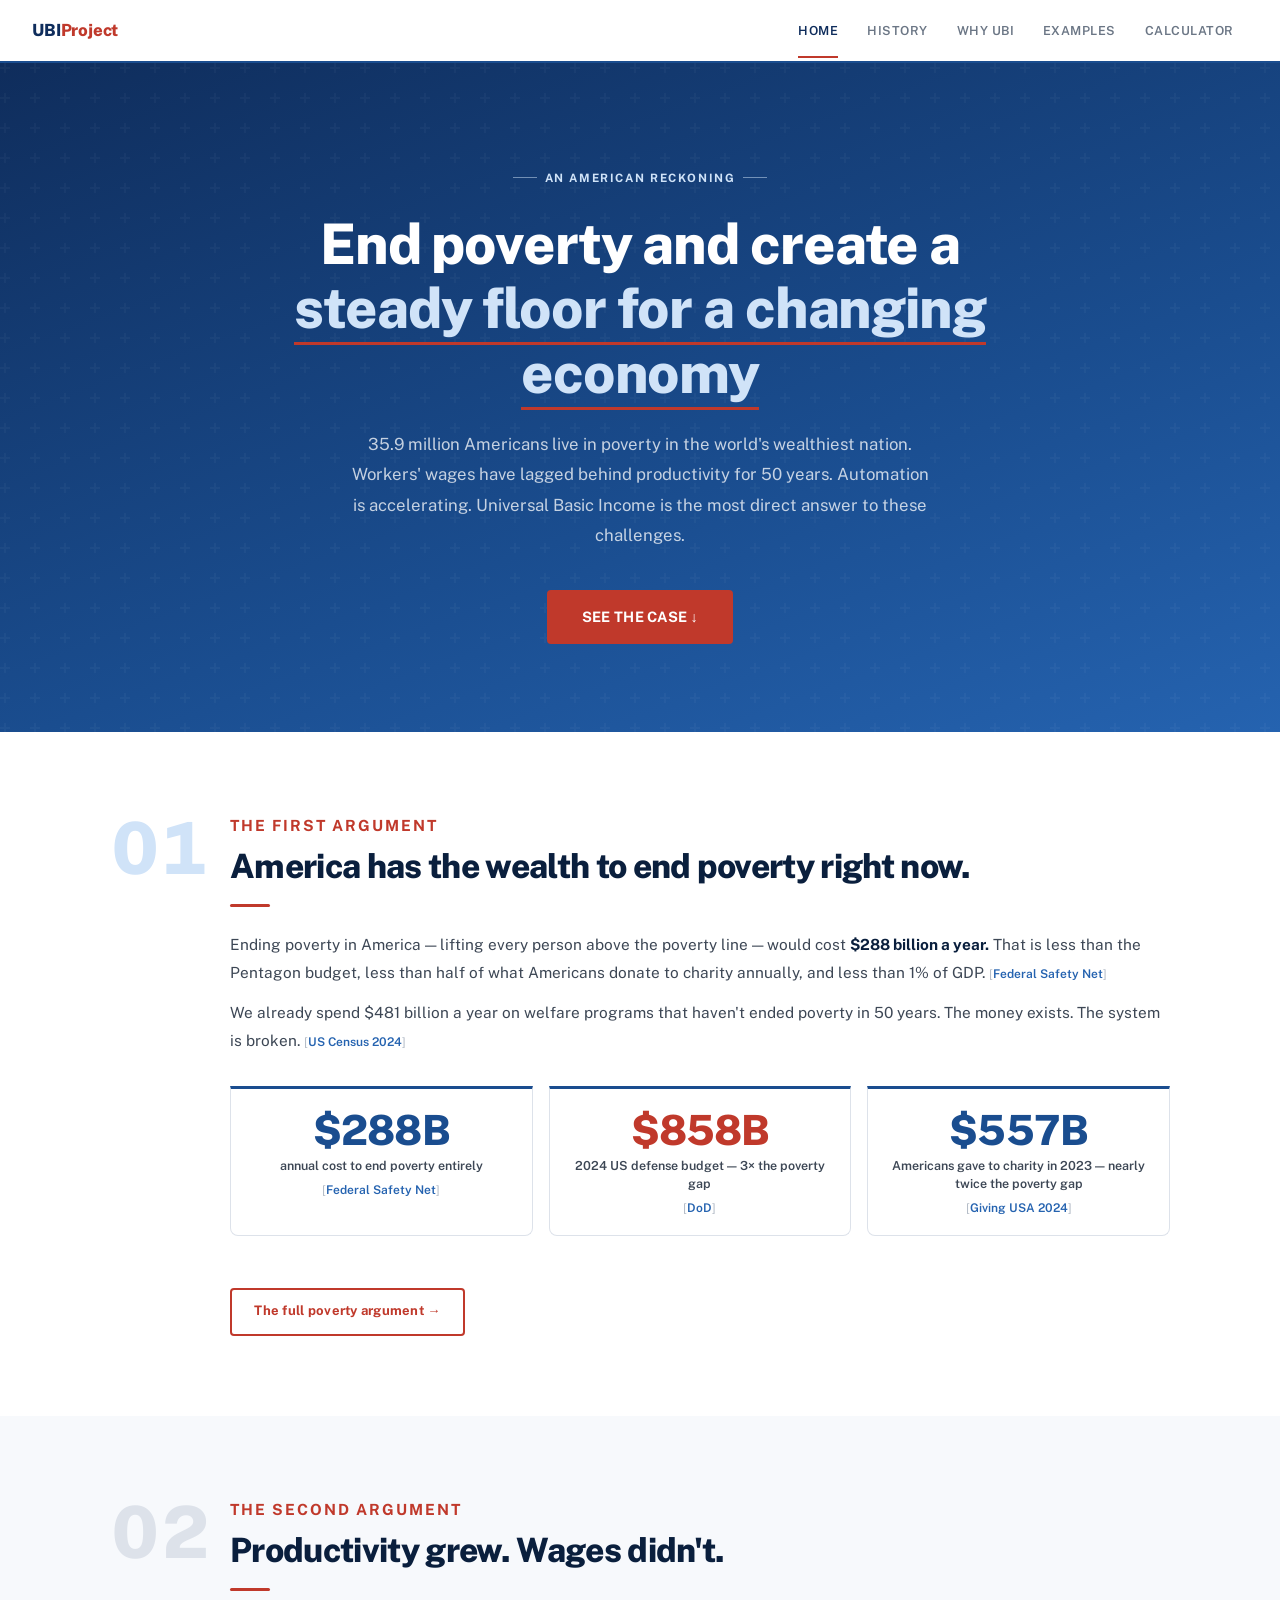
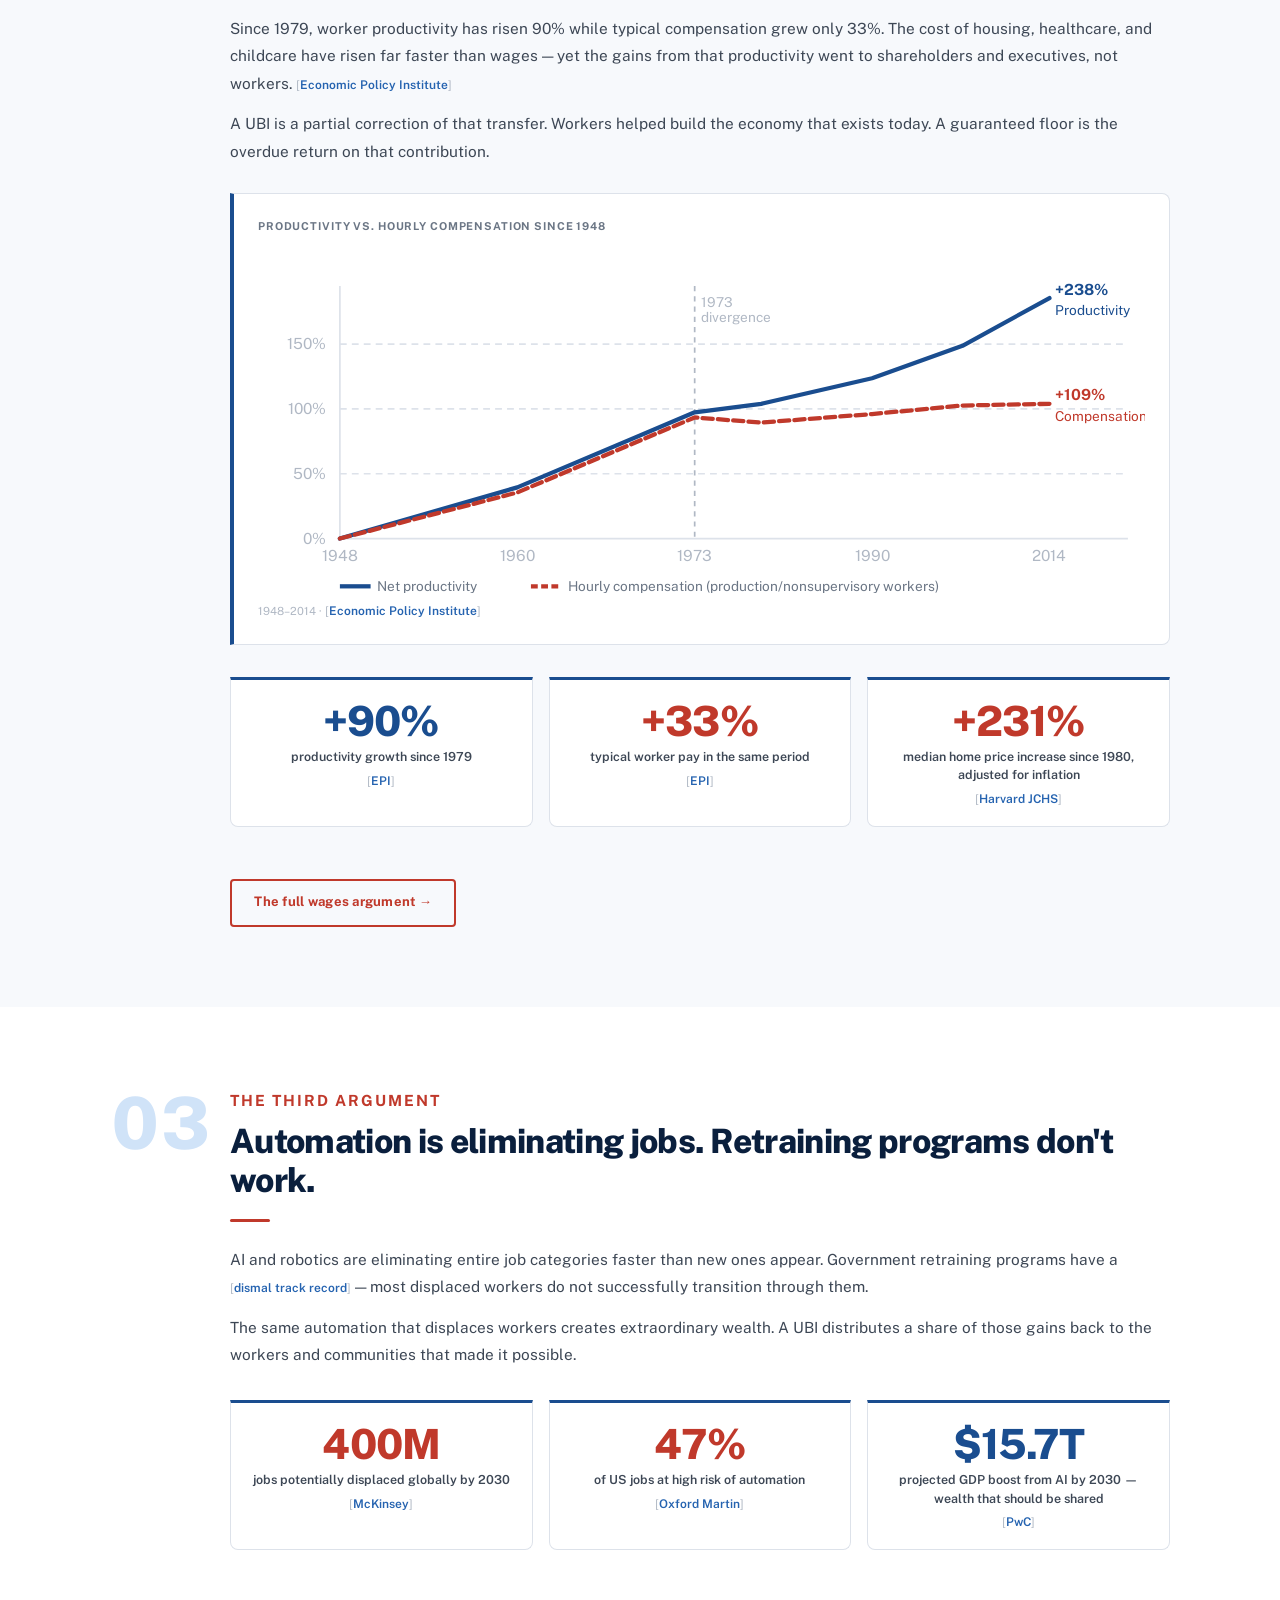
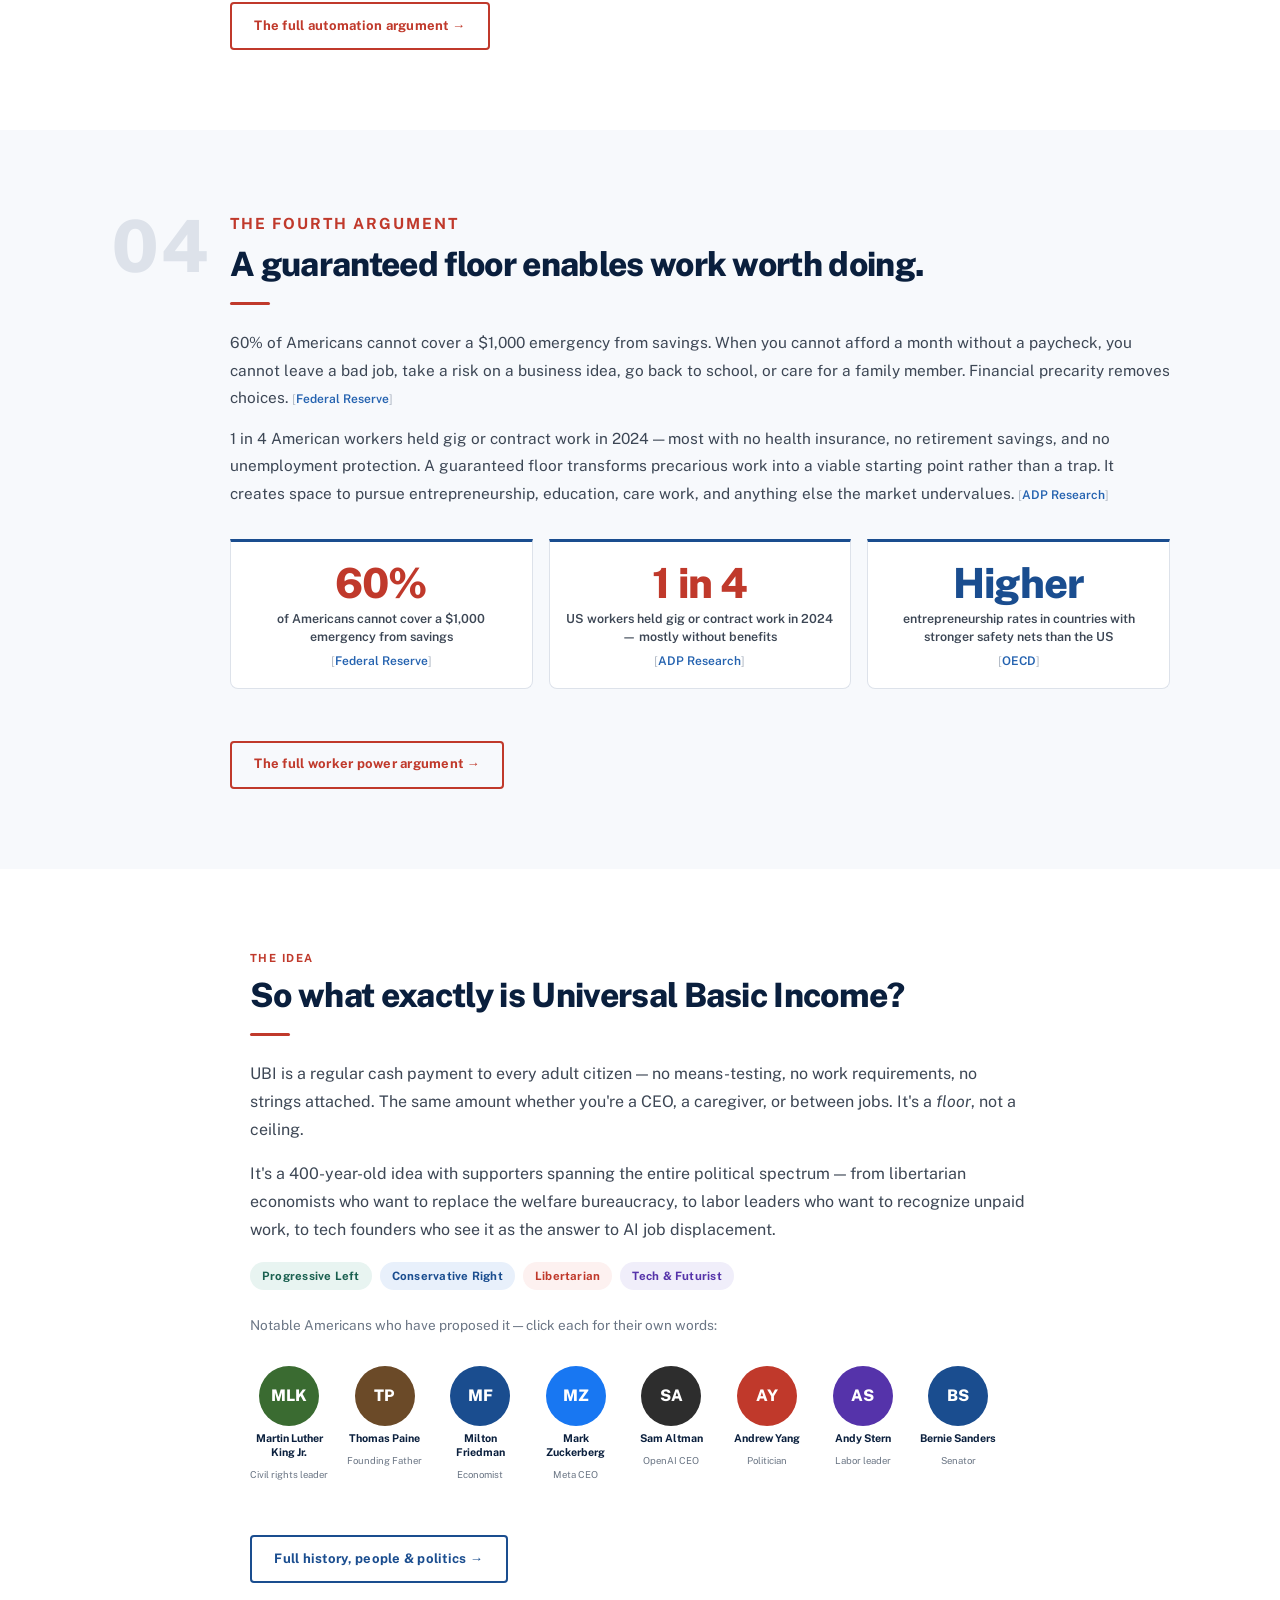
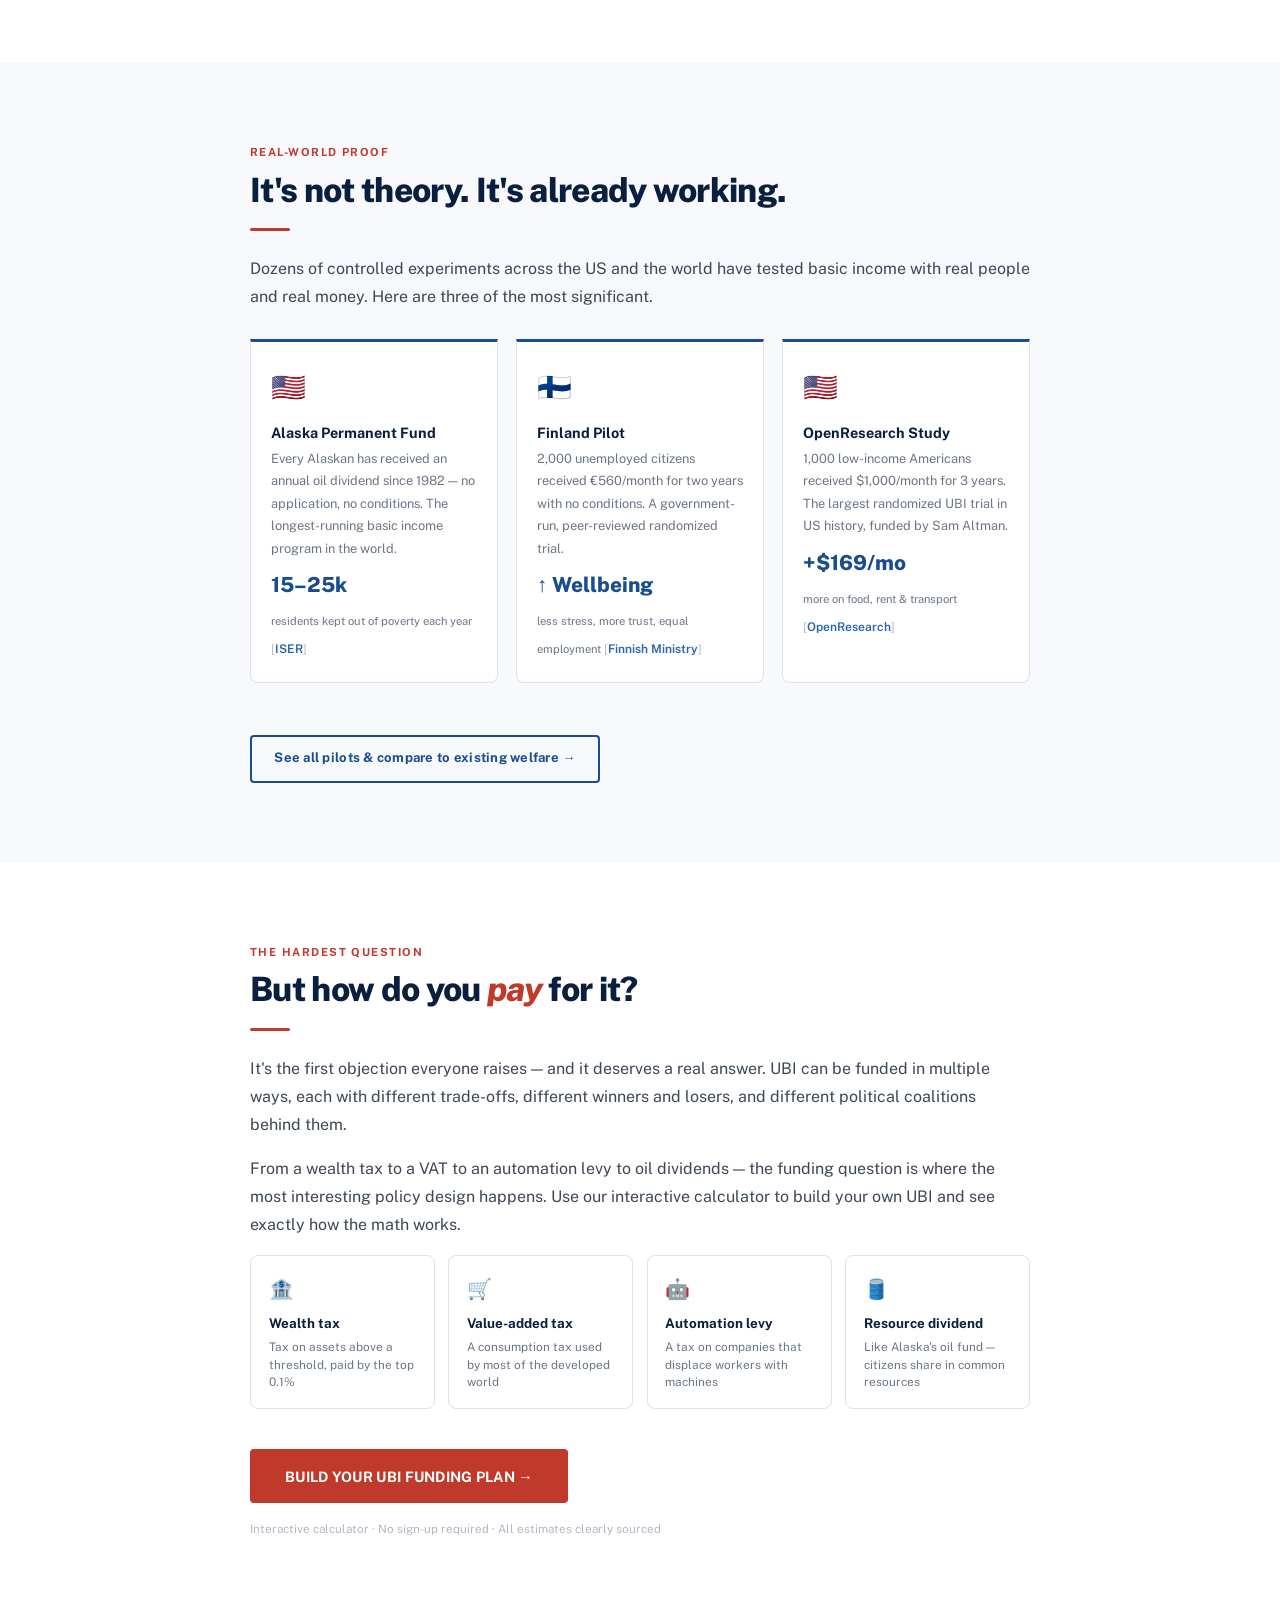
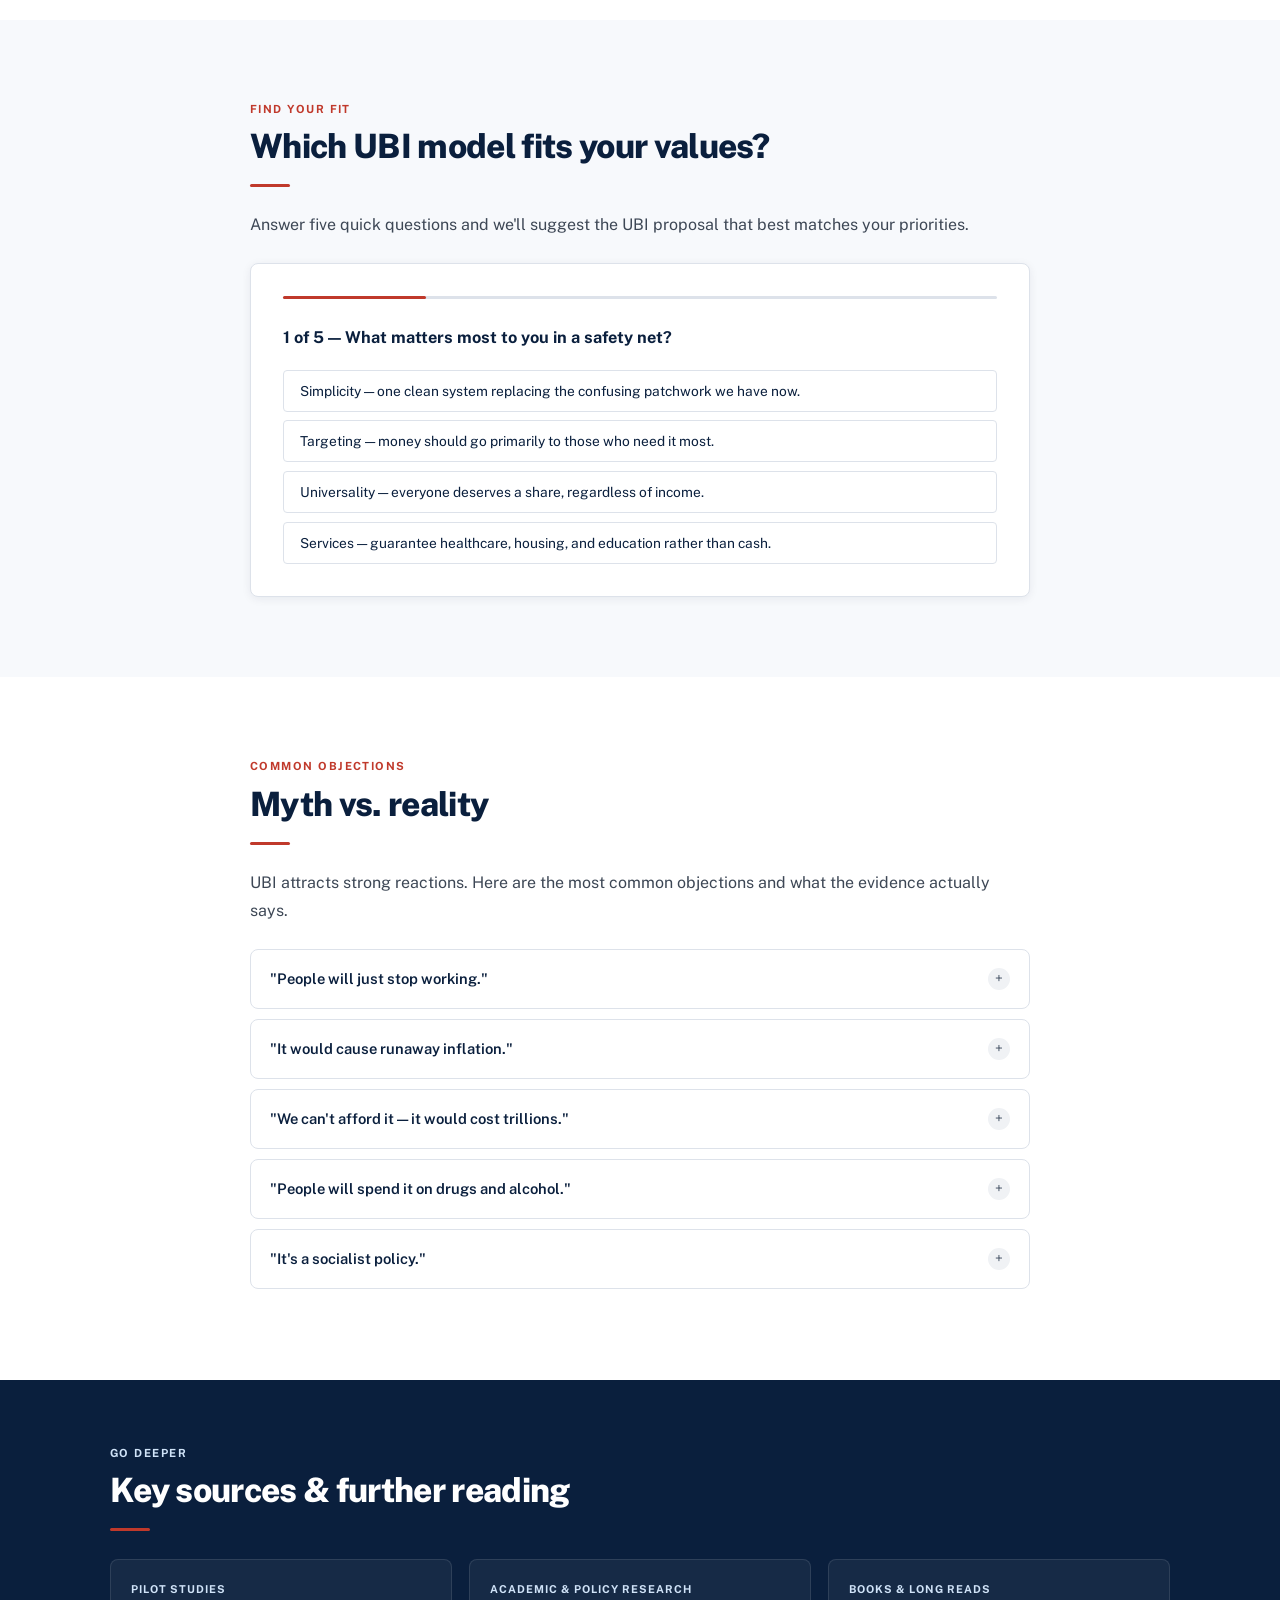
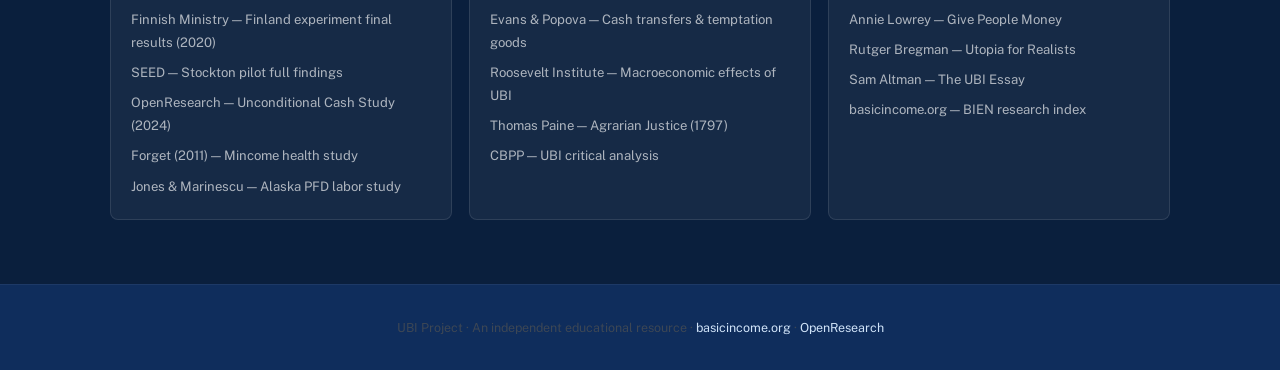
==== commit 6a0c75b9: "v2.1 simpler statements" ====
--- a/index.html
+++ b/index.html
@@ -228,25 +228,58 @@
   .sect-alt .home-panel-num { color: var(--g2); }
   .home-panel-meta p { font-size: 0.96rem; }
 
-  /* Mini stat grid in pillar 1 */
-  .mini-stats {
+  /* ═══════════════════════════
+     BIG STAT DISPLAY
+  ═══════════════════════════ */
+  .big-stats {
     display: grid;
     grid-template-columns: repeat(3, 1fr);
-    gap: 0.75rem;
-    margin: 1.5rem 0;
-  }
-  .mini-stat {
-    background: var(--blue-pale);
-    border: 1px solid var(--blue-light);
-    border-radius: var(--r);
-    padding: 1rem;
-  }
-  .mini-stat-icon { font-size: 1.2rem; margin-bottom: 0.35rem; }
-  .mini-stat h3 {
-    font-size: 0.82rem; font-weight: 800;
-    color: var(--blue-dark); margin-bottom: 0.2rem;
-  }
-  .mini-stat p { font-size: 0.74rem; color: var(--g5); }
+    gap: 1rem;
+    margin: 2rem 0 1.75rem;
+  }
+  .big-stat {
+    background: var(--white);
+    border: 1px solid var(--g2);
+    border-top: 3px solid var(--blue);
+    border-radius: 0 0 var(--r) var(--r);
+    padding: 1.25rem 1rem 1rem;
+    text-align: center;
+  }
+  .sect-alt .big-stat {
+    background: var(--white);
+  }
+  .big-stat-num {
+    font-size: clamp(1.8rem, 3.5vw, 2.6rem);
+    font-weight: 800;
+    color: var(--blue);
+    line-height: 1;
+    display: block;
+    margin-bottom: 0.4rem;
+    letter-spacing: -0.02em;
+  }
+  .big-stat-num.red { color: var(--red); }
+  .big-stat-label {
+    font-size: 0.78rem;
+    font-weight: 600;
+    color: var(--g5);
+    line-height: 1.45;
+    display: block;
+  }
+  .big-stat-source {
+    font-size: 0.68rem;
+    color: var(--g3);
+    display: block;
+    margin-top: 0.3rem;
+  }
+
+  /* Argument body text — larger than standard p */
+  .arg-body {
+    font-size: 1.05rem;
+    line-height: 1.78;
+    color: var(--g5);
+    margin-bottom: 0;
+  }
+  .arg-body + .arg-body { margin-top: 0.85rem; }
 
   /* Page link button */
   .page-link {
@@ -513,6 +546,7 @@
     .home-panel { grid-template-columns: 1fr; gap: 1.25rem; }
     .home-panel-num { font-size: 3rem; }
     .mini-stats { grid-template-columns: 1fr; }
+    .big-stats { grid-template-columns: 1fr; }
     .ex-cards { grid-template-columns: 1fr; }
     .fund-tiles { grid-template-columns: 1fr 1fr; }
   }
@@ -541,7 +575,7 @@
   <div class="hero-inner">
     <p class="hero-kicker">An American reckoning</p>
     <h1>End poverty and create a<br><em>steady floor for a changing economy</em></h1>
-    <p class="hero-sub">35.9 million Americans live in poverty in the world's wealthiest nation. Workers' wages have lagged behind productivity for 50 years. Automation is accelerating. Universal Basic Income is the most direct response to all three.</p>
+    <p class="hero-sub">35.9 million Americans live in poverty in the world's wealthiest nation. Workers' wages have lagged behind productivity for 50 years. Automation is accelerating. Universal Basic Income is the most direct answer to these challenges.</p>
     <a class="hero-cta" href="#the-case">See the case ↓</a>
   </div>
 </header>
@@ -558,27 +592,26 @@
       </div>
       <div class="home-panel-meta">
         <p class="kicker">The first argument</p>
-        <h2>America has the wealth to end poverty. Right now.</h2>
+        <h2>America has the wealth to end poverty right now.</h2>
         <div class="divider"></div>
-        <p>The US has a $28 trillion economy — the largest in human history. Filling the entire national poverty gap, lifting every person above the poverty line, would cost an estimated <strong>$288 billion a year.</strong> <a href="https://federalsafetynet.com/poverty-gap/" target="_blank" rel="noopener" class="src">Federal Safety Net</a></p>
-        <p>That's roughly <strong>1% of GDP</strong> — less than the annual defense budget, less than what Americans spend on lottery tickets and tobacco combined. Yet in 2024, <strong>35.9 million Americans</strong> still lived below the poverty line. <a href="https://www.census.gov/library/publications/2025/demo/p60-287.html" target="_blank" rel="noopener" class="src">US Census 2024</a></p>
-        <p>Poverty in America is not a resource problem. It is a <em>policy choice.</em> UBI is the most direct way to undo it — cash in people's hands, not routed through a bureaucratic maze of programs that fail to reach millions who need them.</p>
-
-        <div class="mini-stats">
-          <div class="mini-stat">
-            <div class="mini-stat-icon">💰</div>
-            <h3>$288B to end poverty</h3>
-            <p>The cost to fill the entire US poverty gap — less than 1% of GDP. <a href="https://federalsafetynet.com/poverty-gap/" target="_blank" rel="noopener" class="src">source</a></p>
+        <p class="arg-body">Ending poverty in America — lifting every person above the poverty line — would cost <strong>$288 billion a year.</strong> That is less than the Pentagon budget, less than half of what Americans donate to charity annually, and less than 1% of GDP. <a href="https://federalsafetynet.com/poverty-gap/" target="_blank" rel="noopener" class="src">Federal Safety Net</a></p>
+        <p class="arg-body">We already spend $481 billion a year on welfare programs that haven't ended poverty in 50 years. The money exists. The system is broken. <a href="https://www.census.gov/library/publications/2025/demo/p60-287.html" target="_blank" rel="noopener" class="src">US Census 2024</a></p>
+
+        <div class="big-stats">
+          <div class="big-stat">
+            <span class="big-stat-num">$288B</span>
+            <span class="big-stat-label">annual cost to end poverty entirely</span>
+            <span class="big-stat-source"><a href="https://federalsafetynet.com/poverty-gap/" target="_blank" rel="noopener" class="src">Federal Safety Net</a></span>
           </div>
-          <div class="mini-stat">
-            <div class="mini-stat-icon">👥</div>
-            <h3>35.9M in poverty</h3>
-            <p>Americans below the poverty line in 2024. <a href="https://www.census.gov/library/publications/2025/demo/p60-287.html" target="_blank" rel="noopener" class="src">US Census</a></p>
+          <div class="big-stat">
+            <span class="big-stat-num red">$858B</span>
+            <span class="big-stat-label">2024 US defense budget — 3× the poverty gap</span>
+            <span class="big-stat-source"><a href="https://comptroller.defense.gov/Budget-Materials/" target="_blank" rel="noopener" class="src">DoD</a></span>
           </div>
-          <div class="mini-stat">
-            <div class="mini-stat-icon">🏛️</div>
-            <h3>$481B on welfare</h3>
-            <p>Federal welfare spending that still hasn't ended poverty. <a href="https://federalsafetynet.com/poverty-gap/" target="_blank" rel="noopener" class="src">source</a></p>
+          <div class="big-stat">
+            <span class="big-stat-num">$557B</span>
+            <span class="big-stat-label">Americans gave to charity in 2023 — nearly twice the poverty gap</span>
+            <span class="big-stat-source"><a href="https://givingusa.org/" target="_blank" rel="noopener" class="src">Giving USA 2024</a></span>
           </div>
         </div>
 
@@ -600,72 +633,62 @@
       </div>
       <div class="home-panel-meta">
         <p class="kicker">The second argument</p>
-        <h2>Workers are owed money. The math says so.</h2>
+        <h2>Productivity grew. Wages didn't.</h2>
         <div class="divider"></div>
-        <p>From 1948 to the early 1970s, when American workers became more productive, their wages rose to match. It was a deal: work harder, earn more, share in the country's growth.</p>
-        <p>Then the deal broke. Since 1979, productivity has grown <strong>nearly 3× faster</strong> than typical worker pay. The economy kept growing. Workers kept showing up. The gains went somewhere else — to shareholders, executives, and capital owners. <a href="https://www.epi.org/productivity-pay-gap/" target="_blank" rel="noopener" class="src">Economic Policy Institute</a></p>
-        <p>That gap represents <em>decades of labor value that workers created but never received.</em> A UBI isn't charity — it's a partial correction of a decades-long transfer of wealth from workers to capital.</p>
+        <p class="arg-body">Since 1979, worker productivity has risen 90% while typical compensation grew only 33%. The cost of housing, healthcare, and childcare have risen far faster than wages — yet the gains from that productivity went to shareholders and executives, not workers. <a href="https://www.epi.org/productivity-pay-gap/" target="_blank" rel="noopener" class="src">Economic Policy Institute</a></p>
+        <p class="arg-body">A UBI is a partial correction of that transfer. Workers helped build the economy that exists today. A guaranteed floor is the overdue return on that contribution.</p>
 
         <!-- PRODUCTIVITY / WAGES SVG CHART -->
-        <div style="background:var(--white);border:1px solid var(--g2);border-left:4px solid var(--blue);border-radius:0 var(--r) var(--r) 0;padding:1.4rem 1.5rem;margin:1.5rem 0;">
+        <div style="background:var(--white);border:1px solid var(--g2);border-left:4px solid var(--blue);border-radius:0 var(--r) var(--r) 0;padding:1.4rem 1.5rem;margin:1.75rem 0 1.25rem;">
           <div style="font-size:0.68rem;font-weight:700;letter-spacing:0.08em;text-transform:uppercase;color:var(--g4);margin-bottom:1rem;">Productivity vs. hourly compensation since 1948</div>
           <svg viewBox="0 0 520 200" xmlns="http://www.w3.org/2000/svg" style="width:100%;display:block;" aria-label="Chart showing productivity growing far faster than wages since 1973">
-            <defs>
-              <!-- grid lines -->
-              <line id="gl" stroke="#dde2ea" stroke-width="1"/>
-            </defs>
-
-            <!-- Y-axis grid lines -->
             <line x1="48" y1="20" x2="48" y2="168" stroke="#dde2ea" stroke-width="1"/>
             <line x1="48" y1="168" x2="510" y2="168" stroke="#dde2ea" stroke-width="1"/>
             <line x1="48" y1="130" x2="510" y2="130" stroke="#dde2ea" stroke-width="1" stroke-dasharray="4,3"/>
             <line x1="48" y1="92" x2="510" y2="92" stroke="#dde2ea" stroke-width="1" stroke-dasharray="4,3"/>
             <line x1="48" y1="54" x2="510" y2="54" stroke="#dde2ea" stroke-width="1" stroke-dasharray="4,3"/>
-
-            <!-- Y-axis labels -->
             <text x="40" y="171" text-anchor="end" font-size="9" fill="#b0b8c4" font-family="Public Sans,sans-serif">0%</text>
             <text x="40" y="133" text-anchor="end" font-size="9" fill="#b0b8c4" font-family="Public Sans,sans-serif">50%</text>
             <text x="40" y="95" text-anchor="end" font-size="9" fill="#b0b8c4" font-family="Public Sans,sans-serif">100%</text>
             <text x="40" y="57" text-anchor="end" font-size="9" fill="#b0b8c4" font-family="Public Sans,sans-serif">150%</text>
-
-            <!-- X-axis labels -->
             <text x="48" y="181" text-anchor="middle" font-size="9" fill="#b0b8c4" font-family="Public Sans,sans-serif">1948</text>
             <text x="152" y="181" text-anchor="middle" font-size="9" fill="#b0b8c4" font-family="Public Sans,sans-serif">1960</text>
             <text x="256" y="181" text-anchor="middle" font-size="9" fill="#b0b8c4" font-family="Public Sans,sans-serif">1973</text>
             <text x="360" y="181" text-anchor="middle" font-size="9" fill="#b0b8c4" font-family="Public Sans,sans-serif">1990</text>
             <text x="464" y="181" text-anchor="middle" font-size="9" fill="#b0b8c4" font-family="Public Sans,sans-serif">2014</text>
-
-            <!-- 1973 divider line -->
             <line x1="256" y1="20" x2="256" y2="168" stroke="#b0b8c4" stroke-width="1" stroke-dasharray="3,3"/>
             <text x="260" y="32" font-size="8" fill="#b0b8c4" font-family="Public Sans,sans-serif">1973</text>
             <text x="260" y="41" font-size="8" fill="#b0b8c4" font-family="Public Sans,sans-serif">divergence</text>
-
-            <!-- PRODUCTIVITY line (blue) — rises steeply after 1973 -->
-            <!-- Points: 1948→0%, 1960→30%, 1973→97%, 1980→110%, 1990→140%, 2000→175%, 2014→238% -->
-            <!-- Y = 168 - (pct/250)*148 ; X mapped across [48..510] over ~66 years -->
-            <polyline
-              points="48,168 152,138 256,94 295,89 360,74 413,55 464,27"
-              fill="none" stroke="#1a4d8f" stroke-width="2.5" stroke-linejoin="round" stroke-linecap="round"/>
-
-            <!-- WAGES line (red) — rises in sync until 1973, then flattens -->
-            <!-- Points: 1948→0%, 1960→28%, 1973→91%, 1980→88%, 1990→92%, 2000→103%, 2014→109% -->
-            <polyline
-              points="48,168 152,141 256,97 295,100 360,95 413,90 464,89"
-              fill="none" stroke="#c0392b" stroke-width="2.5" stroke-linejoin="round" stroke-linecap="round" stroke-dasharray="6,3"/>
-
-            <!-- End-point labels -->
+            <polyline points="48,168 152,138 256,94 295,89 360,74 413,55 464,27" fill="none" stroke="#1a4d8f" stroke-width="2.5" stroke-linejoin="round" stroke-linecap="round"/>
+            <polyline points="48,168 152,141 256,97 295,100 360,95 413,90 464,89" fill="none" stroke="#c0392b" stroke-width="2.5" stroke-linejoin="round" stroke-linecap="round" stroke-dasharray="6,3"/>
             <text x="467" y="25" font-size="9" font-weight="700" fill="#1a4d8f" font-family="Public Sans,sans-serif">+238%</text>
             <text x="467" y="37" font-size="8" fill="#1a4d8f" font-family="Public Sans,sans-serif">Productivity</text>
             <text x="467" y="87" font-size="9" font-weight="700" fill="#c0392b" font-family="Public Sans,sans-serif">+109%</text>
             <text x="467" y="99" font-size="8" fill="#c0392b" font-family="Public Sans,sans-serif">Compensation</text>
-
-            <!-- Legend -->
             <line x1="48" y1="196" x2="66" y2="196" stroke="#1a4d8f" stroke-width="2.5"/>
             <text x="70" y="199" font-size="8" fill="#6b7685" font-family="Public Sans,sans-serif">Net productivity</text>
             <line x1="160" y1="196" x2="178" y2="196" stroke="#c0392b" stroke-width="2.5" stroke-dasharray="4,2"/>
             <text x="182" y="199" font-size="8" fill="#6b7685" font-family="Public Sans,sans-serif">Hourly compensation (production/nonsupervisory workers)</text>
           </svg>
-          <p style="font-size:0.7rem;color:var(--g3);margin-top:0.5rem;">1948–2014. Source: <a href="https://www.epi.org/productivity-pay-gap/" target="_blank" rel="noopener" class="src">Economic Policy Institute</a> analysis of BEA and BLS data. Cumulative percent change since 1948.</p>
+          <p style="font-size:0.7rem;color:var(--g3);margin-top:0.5rem;">1948–2014 · <a href="https://www.epi.org/productivity-pay-gap/" target="_blank" rel="noopener" class="src">Economic Policy Institute</a></p>
+        </div>
+
+        <div class="big-stats">
+          <div class="big-stat">
+            <span class="big-stat-num">+90%</span>
+            <span class="big-stat-label">productivity growth since 1979</span>
+            <span class="big-stat-source"><a href="https://www.epi.org/productivity-pay-gap/" target="_blank" rel="noopener" class="src">EPI</a></span>
+          </div>
+          <div class="big-stat">
+            <span class="big-stat-num red">+33%</span>
+            <span class="big-stat-label">typical worker pay in the same period</span>
+            <span class="big-stat-source"><a href="https://www.epi.org/productivity-pay-gap/" target="_blank" rel="noopener" class="src">EPI</a></span>
+          </div>
+          <div class="big-stat">
+            <span class="big-stat-num red">+231%</span>
+            <span class="big-stat-label">median home price increase since 1980, adjusted for inflation</span>
+            <span class="big-stat-source"><a href="https://www.jchs.harvard.edu/state-nations-housing" target="_blank" rel="noopener" class="src">Harvard JCHS</a></span>
+          </div>
         </div>
 
         <a href="why-ubi.html#wages" class="page-link page-link-red">The full wages argument →</a>
@@ -686,12 +709,28 @@
       </div>
       <div class="home-panel-meta">
         <p class="kicker">The third argument</p>
-        <h2>Automation is coming. Retraining programs don't work.</h2>
+        <h2>Automation is eliminating jobs. Retraining programs don't work.</h2>
         <div class="divider"></div>
-        <p>AI and robotics aren't just changing work — they are eliminating entire job categories faster than new ones appear. McKinsey estimates <strong>up to 400 million jobs</strong> could be displaced globally by 2030. In the US, researchers at Oxford estimated <strong>47% of all jobs</strong> are at high risk. <a href="https://www.mckinsey.com/featured-insights/future-of-work/jobs-lost-jobs-gained-what-the-future-of-work-will-mean-for-jobs-skills-and-wages" target="_blank" rel="noopener" class="src">McKinsey</a></p>
-        <p>The standard political response is "job retraining programs." But government retraining programs have a <a href="https://www.gao.gov/products/gao-11-92" target="_blank" rel="noopener" class="src">dismal track record</a> — most displaced workers do not successfully transition to new careers through them. And those who do still face the problem of who pays the bills during the transition.</p>
-        <p>A UBI doesn't just soften the blow of automation. It gives displaced workers the time, security, and dignity to figure out what comes next — whether that's retraining, starting a business, or caring for a family member while the economy catches up.</p>
-        <p>There's also an overlooked flip side: automation creates extraordinary wealth. A UBI can function as a <em>citizen's dividend on the automation economy</em> — a share of the gains distributed to the public who made it possible.</p>
+        <p class="arg-body">AI and robotics are eliminating entire job categories faster than new ones appear. Government retraining programs have a <a href="https://www.gao.gov/products/gao-11-92" target="_blank" rel="noopener" class="src">dismal track record</a> — most displaced workers do not successfully transition through them.</p>
+        <p class="arg-body">The same automation that displaces workers creates extraordinary wealth. A UBI distributes a share of those gains back to the workers and communities that made it possible.</p>
+
+        <div class="big-stats">
+          <div class="big-stat">
+            <span class="big-stat-num red">400M</span>
+            <span class="big-stat-label">jobs potentially displaced globally by 2030</span>
+            <span class="big-stat-source"><a href="https://www.mckinsey.com/featured-insights/future-of-work/jobs-lost-jobs-gained-what-the-future-of-work-will-mean-for-jobs-skills-and-wages" target="_blank" rel="noopener" class="src">McKinsey</a></span>
+          </div>
+          <div class="big-stat">
+            <span class="big-stat-num red">47%</span>
+            <span class="big-stat-label">of US jobs at high risk of automation</span>
+            <span class="big-stat-source"><a href="https://www.oxfordmartin.ox.ac.uk/downloads/academic/The_Future_of_Employment.pdf" target="_blank" rel="noopener" class="src">Oxford Martin</a></span>
+          </div>
+          <div class="big-stat">
+            <span class="big-stat-num">$15.7T</span>
+            <span class="big-stat-label">projected GDP boost from AI by 2030 — wealth that should be shared</span>
+            <span class="big-stat-source"><a href="https://www.pwc.com/gx/en/issues/data-and-analytics/publications/artificial-intelligence-study.html" target="_blank" rel="noopener" class="src">PwC</a></span>
+          </div>
+        </div>
 
         <a href="why-ubi.html#automation" class="page-link page-link-red">The full automation argument →</a>
       </div>
@@ -711,12 +750,28 @@
       </div>
       <div class="home-panel-meta">
         <p class="kicker">The fourth argument</p>
-        <h2>A floor gives workers the power to say no — and to build something of their own.</h2>
+        <h2>A guaranteed floor enables work worth doing.</h2>
         <div class="divider"></div>
-        <p>Right now, <strong>60% of Americans</strong> can't cover a $1,000 emergency from savings. <a href="https://www.federalreserve.gov/publications/report-economic-well-being-us-households.htm" target="_blank" rel="noopener" class="src">Federal Reserve</a> That is not just a personal hardship — it is a structural power imbalance. When you can't afford a month without a paycheck, you can't walk away from a bad boss, a toxic workplace, or a job that's going nowhere. Employers know this.</p>
-        <p>A guaranteed income floor changes that calculation entirely. It gives every American worker genuine leverage — the ability to say no, to take their time, to find work worth doing rather than accept whatever's available out of desperation.</p>
-        <p>And it doesn't stop at walking away. The countries with the strongest social floors — Denmark, Germany, the Netherlands — have <em>higher</em> rates of entrepreneurship than the US. <a href="https://www.oecd.org/en/topics/entrepreneurship.html" target="_blank" rel="noopener" class="src">OECD</a> A UBI is a startup fund for the bottom half of the country. It's the cushion that lets a warehouse worker in Ohio try the business idea they've had for ten years.</p>
-        <p>Today, <strong>1 in 4 American workers</strong> held some form of gig or contract work in 2024. <a href="https://www.adpresearch.com/the-gig-economy-a-tale-of-two-labor-markets/" target="_blank" rel="noopener" class="src">ADP Research</a> Most lack health insurance, retirement savings, or unemployment protection. A UBI provides the floor that makes precarious work survivable while we build a better system.</p>
+        <p class="arg-body">60% of Americans cannot cover a $1,000 emergency from savings. When you cannot afford a month without a paycheck, you cannot leave a bad job, take a risk on a business idea, go back to school, or care for a family member. Financial precarity removes choices. <a href="https://www.federalreserve.gov/publications/report-economic-well-being-us-households.htm" target="_blank" rel="noopener" class="src">Federal Reserve</a></p>
+        <p class="arg-body">1 in 4 American workers held gig or contract work in 2024 — most with no health insurance, no retirement savings, and no unemployment protection. A guaranteed floor transforms precarious work into a viable starting point rather than a trap. It creates space to pursue entrepreneurship, education, care work, and anything else the market undervalues. <a href="https://www.adpresearch.com/the-gig-economy-a-tale-of-two-labor-markets/" target="_blank" rel="noopener" class="src">ADP Research</a></p>
+
+        <div class="big-stats">
+          <div class="big-stat">
+            <span class="big-stat-num red">60%</span>
+            <span class="big-stat-label">of Americans cannot cover a $1,000 emergency from savings</span>
+            <span class="big-stat-source"><a href="https://www.federalreserve.gov/publications/report-economic-well-being-us-households.htm" target="_blank" rel="noopener" class="src">Federal Reserve</a></span>
+          </div>
+          <div class="big-stat">
+            <span class="big-stat-num red">1 in 4</span>
+            <span class="big-stat-label">US workers held gig or contract work in 2024 — mostly without benefits</span>
+            <span class="big-stat-source"><a href="https://www.adpresearch.com/the-gig-economy-a-tale-of-two-labor-markets/" target="_blank" rel="noopener" class="src">ADP Research</a></span>
+          </div>
+          <div class="big-stat">
+            <span class="big-stat-num">Higher</span>
+            <span class="big-stat-label">entrepreneurship rates in countries with stronger safety nets than the US</span>
+            <span class="big-stat-source"><a href="https://www.oecd.org/en/topics/entrepreneurship.html" target="_blank" rel="noopener" class="src">OECD</a></span>
+          </div>
+        </div>
 
         <a href="why-ubi.html#worker-power" class="page-link page-link-red">The full worker power argument →</a>
       </div>
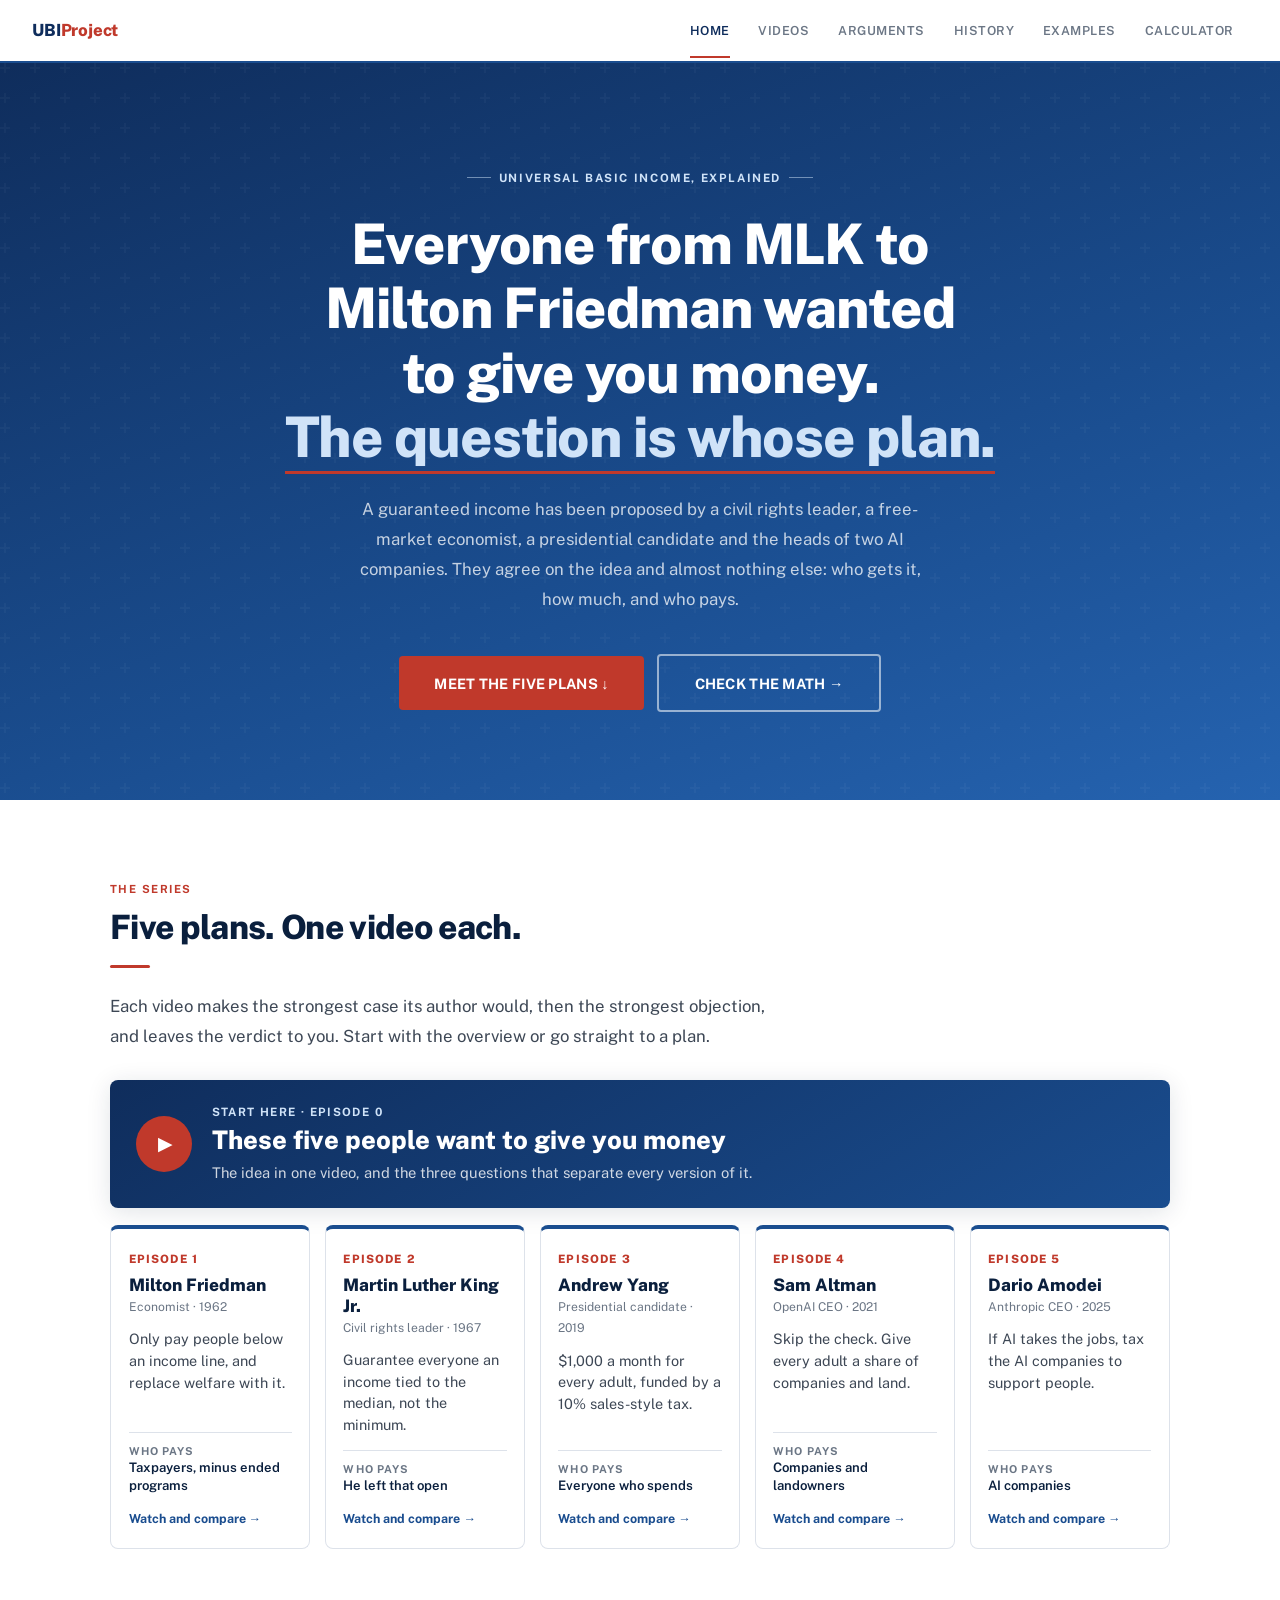
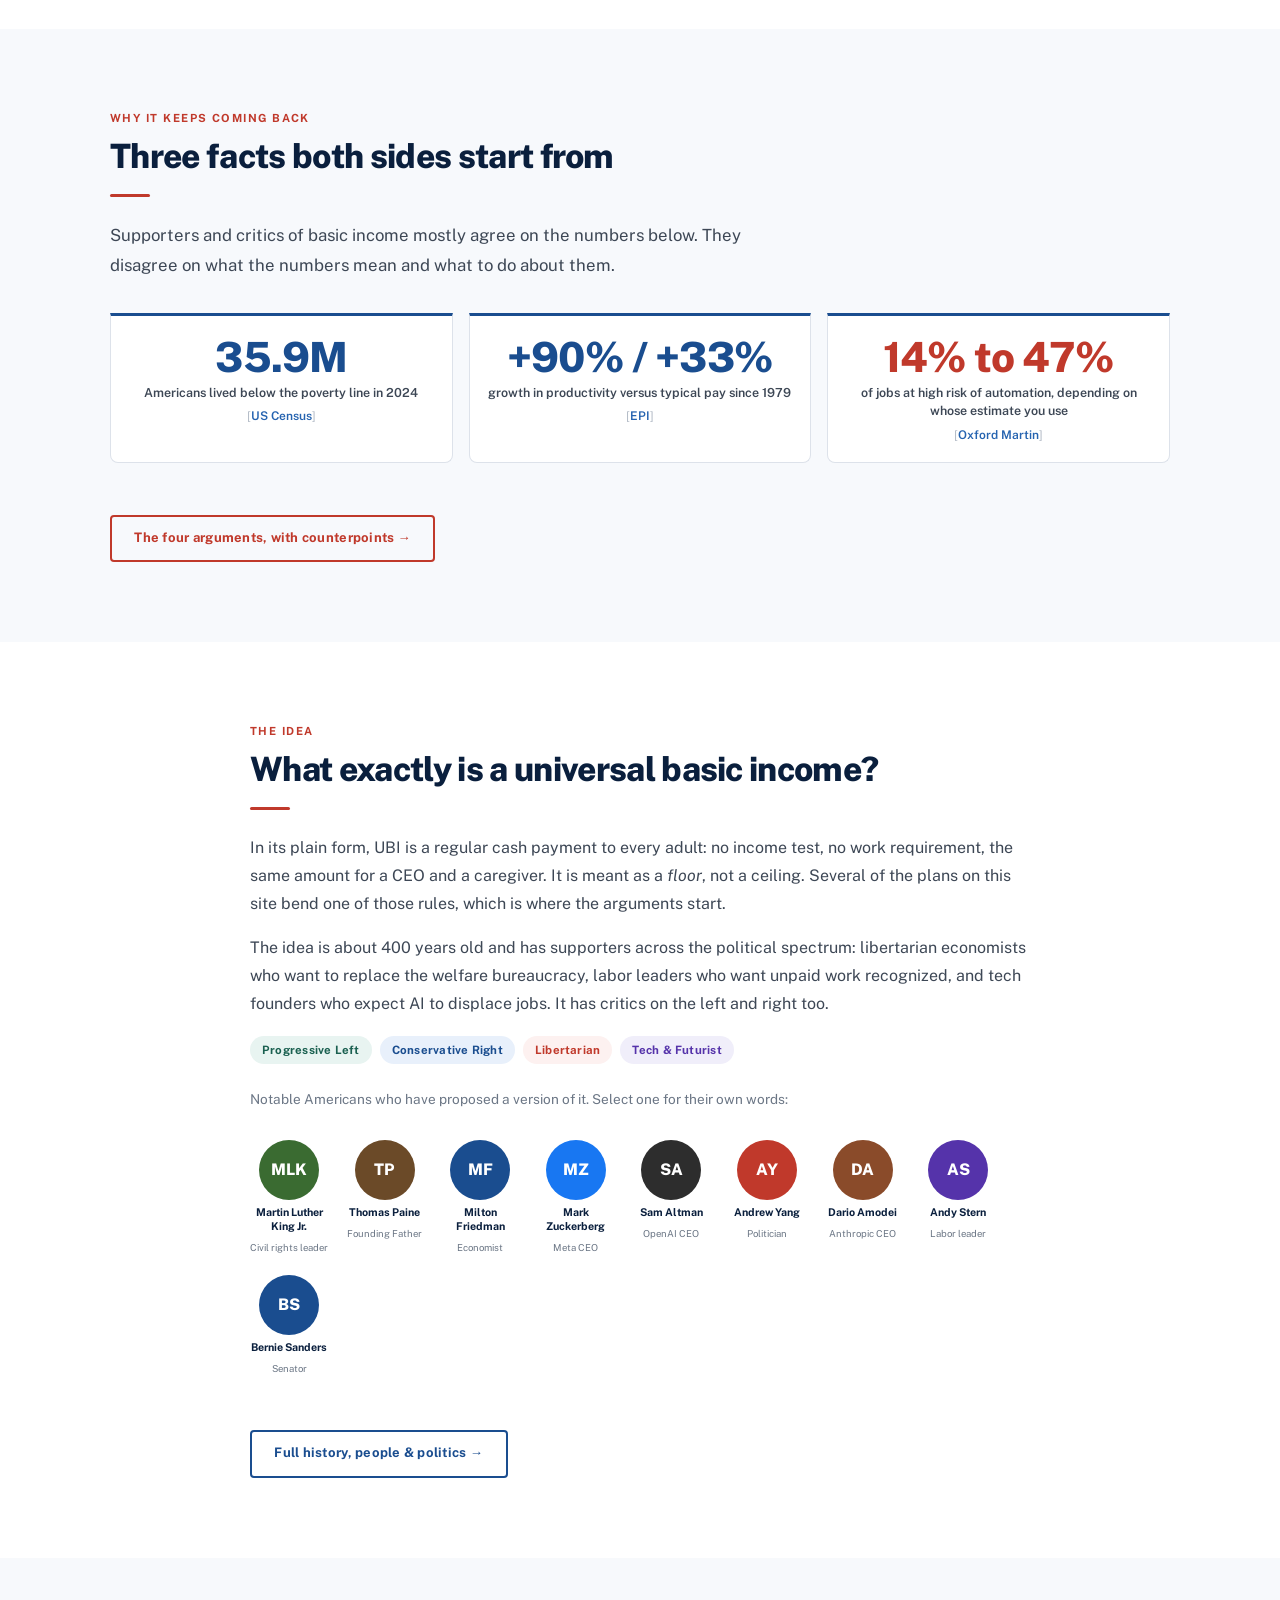
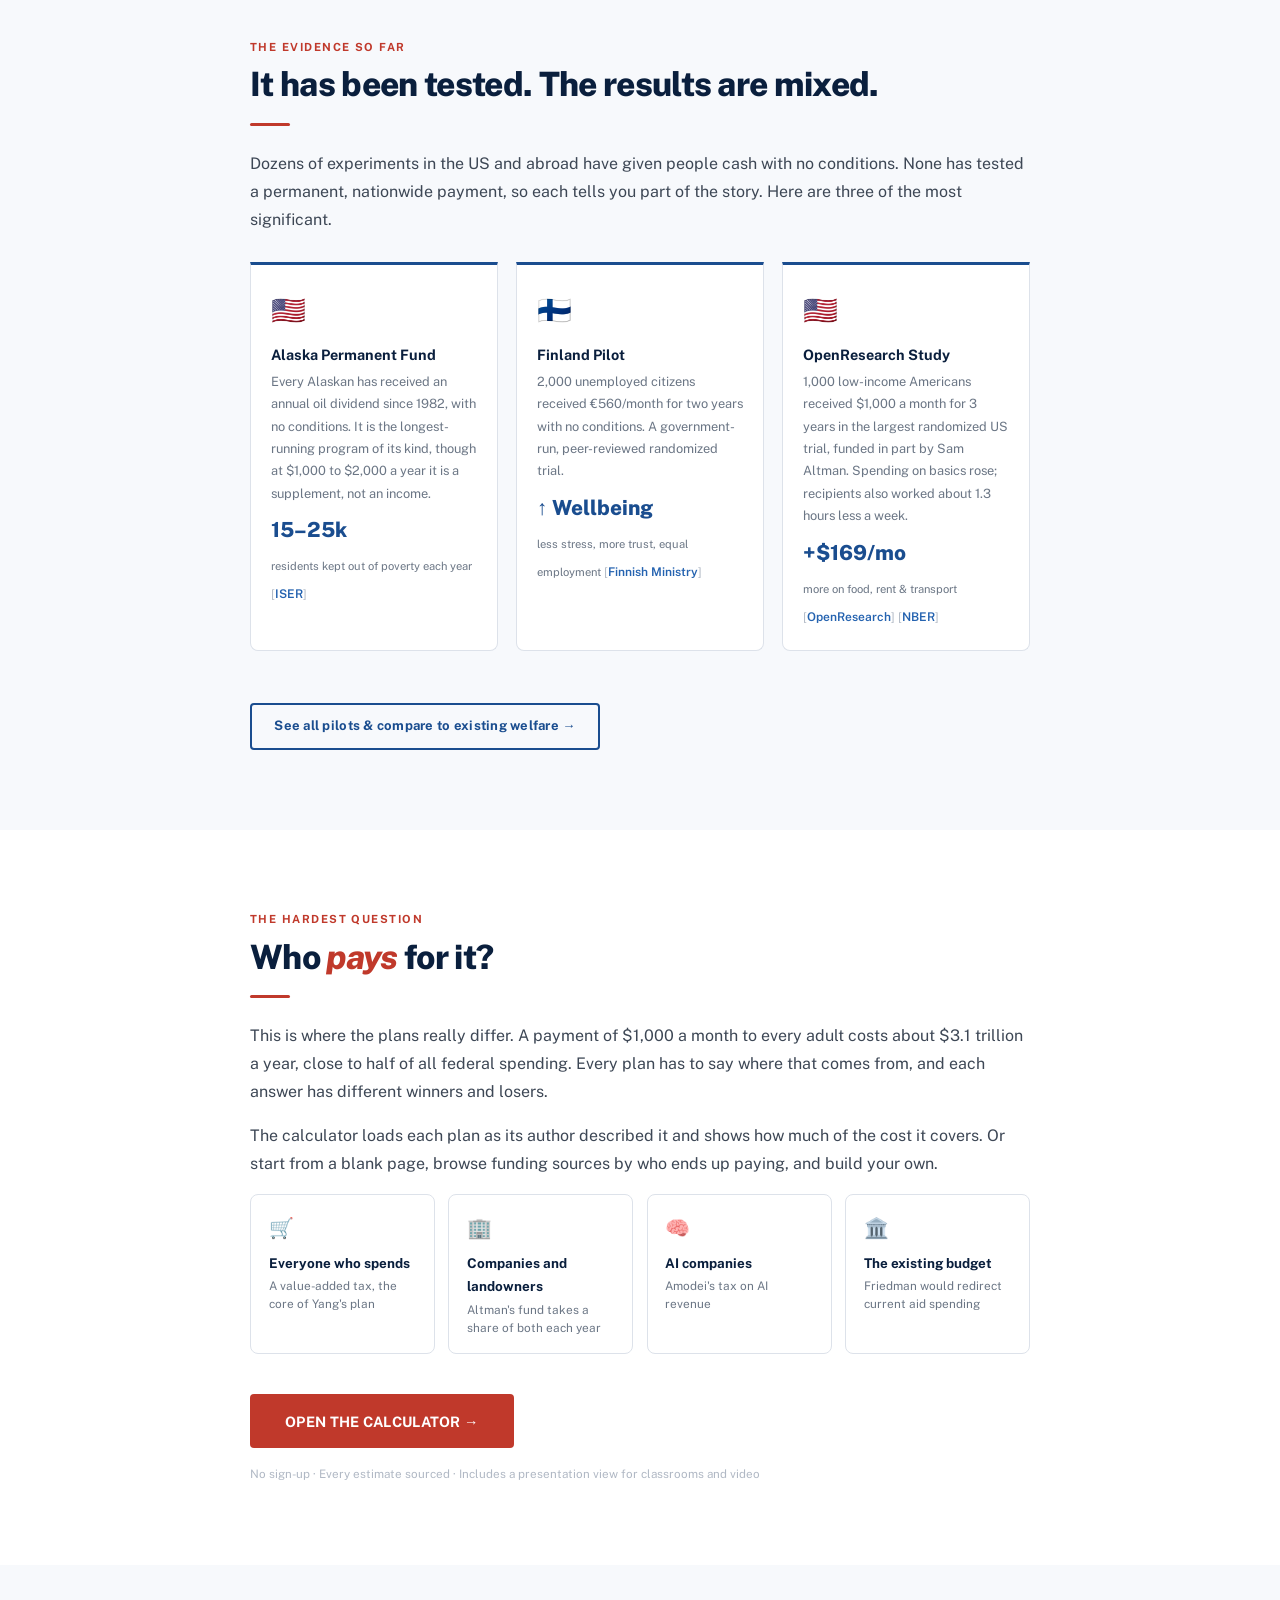
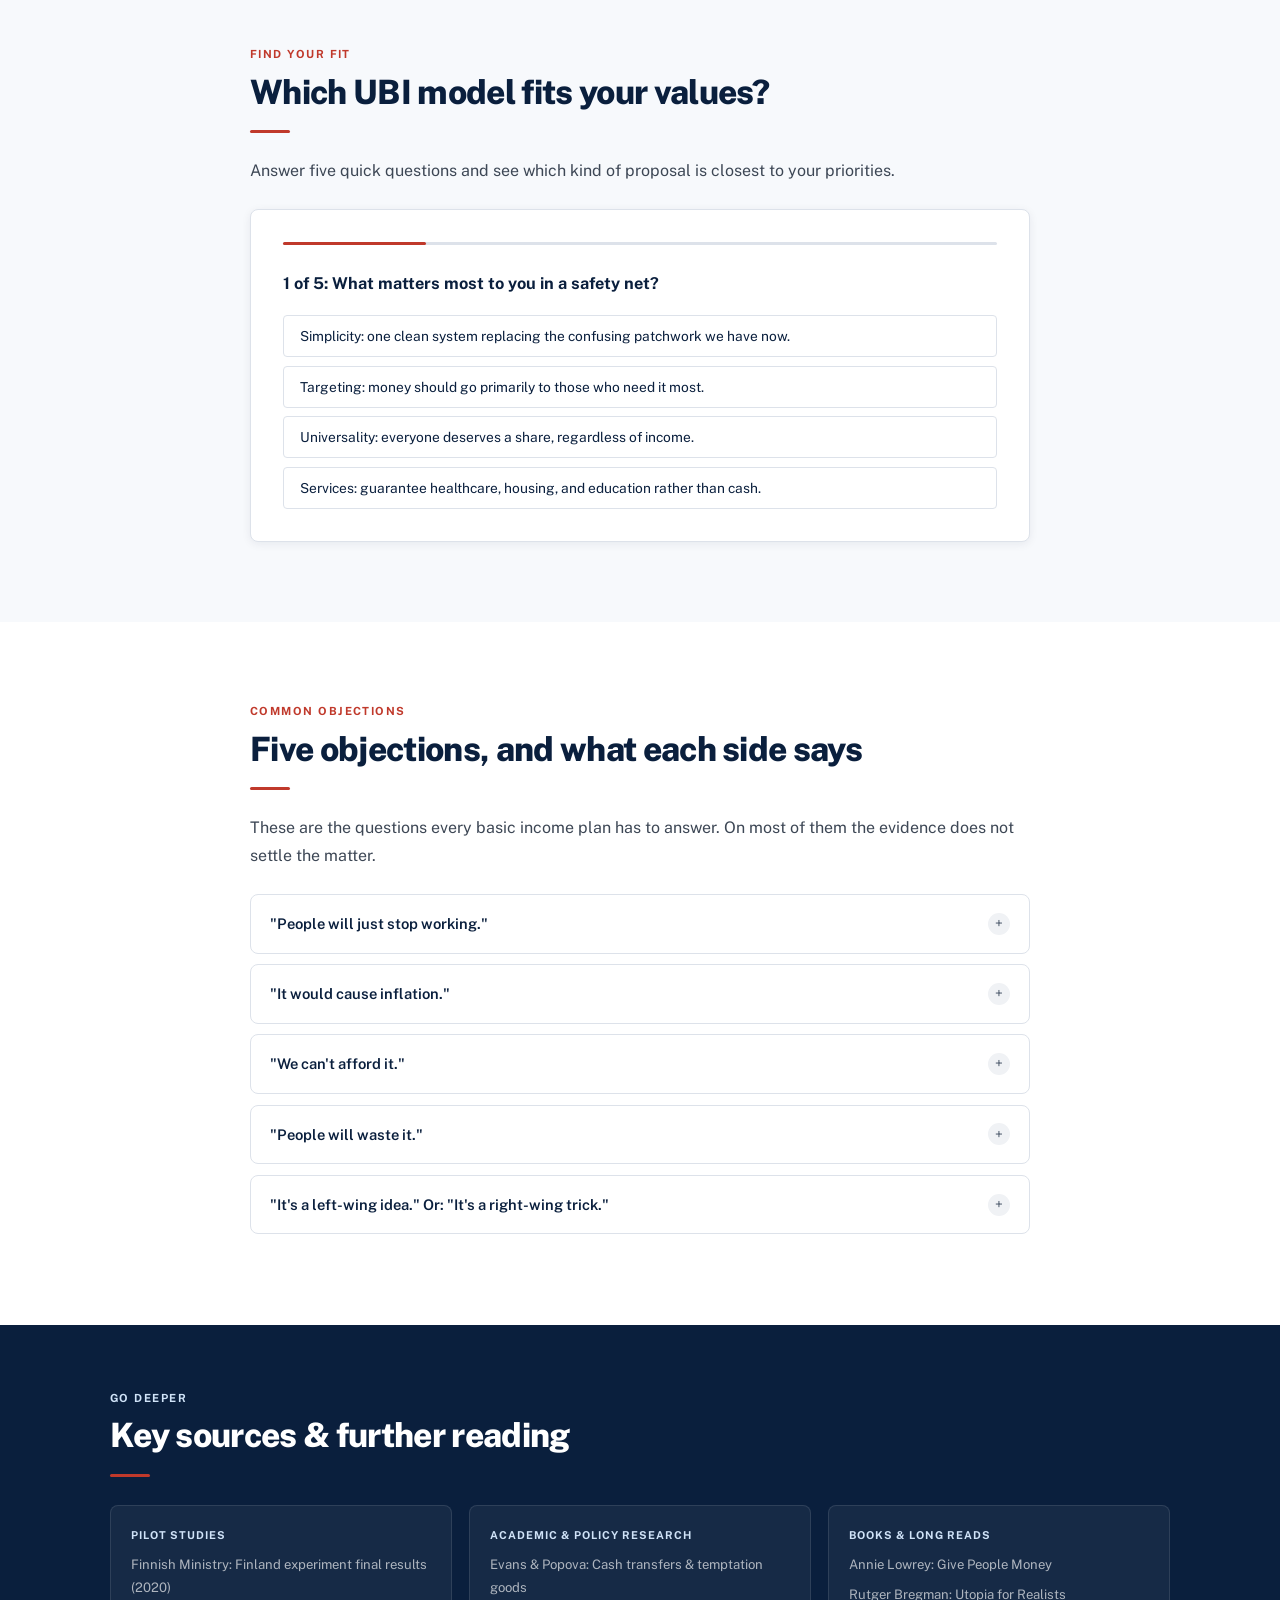
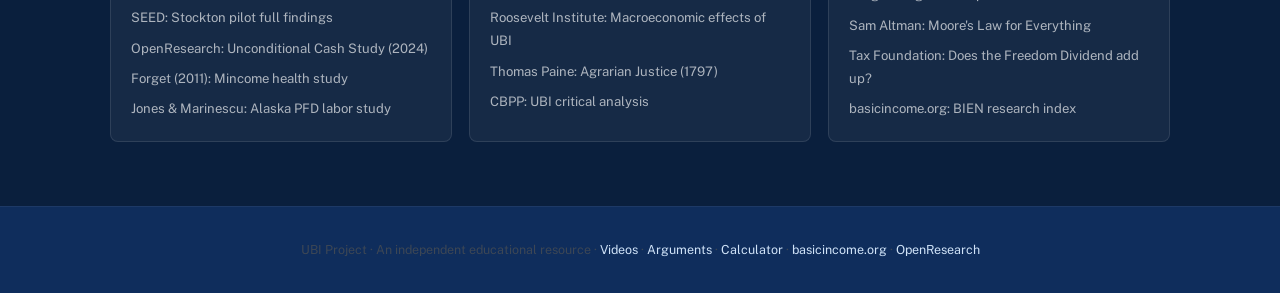
==== commit 71bf862d: "update for fable calc update" ====
--- a/index.html
+++ b/index.html
@@ -3,7 +3,8 @@
 <head>
 <meta charset="UTF-8">
 <meta name="viewport" content="width=device-width, initial-scale=1.0">
-<title>UBI Project — Universal Basic Income Explained</title>
+<title>UBI Project: universal basic income, explained plan by plan</title>
+<meta name="description" content="Five plans to guarantee every American an income, from Milton Friedman to Martin Luther King Jr. to the heads of AI companies. See what each would pay, who would pay for it, and check the math yourself.">
 <link rel="preconnect" href="https://fonts.googleapis.com">
 <link rel="preconnect" href="https://fonts.gstatic.com" crossorigin>
 <link href="https://fonts.googleapis.com/css2?family=Public+Sans:ital,wght@0,300;0,400;0,500;0,600;0,700;0,800;1,400;1,600&display=swap" rel="stylesheet">
@@ -550,6 +551,39 @@
     .ex-cards { grid-template-columns: 1fr; }
     .fund-tiles { grid-template-columns: 1fr 1fr; }
   }
+
+  /* ═══════════════════════════
+     PLANS (video series cards)
+  ═══════════════════════════ */
+  :focus-visible { outline: 3px solid var(--blue-mid); outline-offset: 2px; }
+  .hero h1 { text-wrap: balance; }
+  .hero-cta-ghost { background: transparent; border: 2px solid rgba(255,255,255,0.55); margin-left: 0.6rem; }
+  .hero-cta-ghost:hover { background: rgba(255,255,255,0.14); }
+  .intro-card { display: flex; align-items: center; gap: 1.25rem; margin: 1.75rem 0 1.1rem; padding: 1.4rem 1.6rem; border-radius: var(--r);
+    background: linear-gradient(150deg, var(--blue-dark), var(--blue)); color: #fff; text-decoration: none; box-shadow: var(--shm); transition: transform 0.15s; }
+  .intro-card:hover { transform: translateY(-2px); }
+  .intro-play { flex-shrink: 0; width: 56px; height: 56px; border-radius: 50%; background: var(--red); display: flex; align-items: center; justify-content: center; font-size: 1.2rem; padding-left: 4px; }
+  .intro-kicker { display: block; font-size: 0.72rem; font-weight: 700; letter-spacing: 0.12em; text-transform: uppercase; color: var(--blue-light); }
+  .intro-title { display: block; font-size: clamp(1.2rem, 2.4vw, 1.6rem); font-weight: 800; line-height: 1.2; margin: 0.15rem 0 0.25rem; }
+  .intro-sub { display: block; font-size: 0.92rem; color: rgba(255,255,255,0.8); }
+  .plan-grid { display: grid; grid-template-columns: repeat(5, 1fr); gap: 0.9rem; }
+  .plan-card { display: flex; flex-direction: column; padding: 1.25rem 1.1rem 1.1rem; border: 1px solid var(--g2); border-top: 4px solid var(--blue); border-radius: var(--r);
+    background: var(--white); text-decoration: none; color: var(--navy); transition: box-shadow 0.15s, transform 0.15s, border-color 0.15s; }
+  .plan-card:hover { box-shadow: var(--shm); transform: translateY(-2px); border-top-color: var(--red); }
+  .plan-num { font-size: 0.72rem; font-weight: 800; letter-spacing: 0.1em; color: var(--red); }
+  .plan-num::before { content: "EPISODE "; }
+  .plan-name { font-size: 1.08rem; font-weight: 800; line-height: 1.2; margin-top: 0.35rem; }
+  .plan-role { font-size: 0.76rem; color: var(--g4); margin-bottom: 0.7rem; }
+  .plan-pitch { font-size: 0.9rem; line-height: 1.5; color: var(--g5); flex: 1; }
+  .plan-pays { font-size: 0.82rem; line-height: 1.4; color: var(--navy); font-weight: 600; margin-top: 0.9rem; padding-top: 0.7rem; border-top: 1px solid var(--g2); }
+  .plan-pays b { display: block; font-size: 0.68rem; letter-spacing: 0.1em; text-transform: uppercase; color: var(--g4); font-weight: 700; }
+  .plan-go { font-size: 0.78rem; font-weight: 700; color: var(--blue); margin-top: 0.8rem; }
+  a.fund-tile { text-decoration: none; color: inherit; transition: box-shadow 0.15s, border-color 0.15s; }
+  a.fund-tile:hover { box-shadow: var(--shm); border-color: var(--blue); }
+  .myth-answer p { margin-bottom: 0.6rem; font-size: inherit; }
+  .big-stat-num { white-space: nowrap; }
+  @media (max-width: 1000px) { .plan-grid { grid-template-columns: repeat(2, 1fr); } }
+  @media (max-width: 560px) { .plan-grid { grid-template-columns: 1fr; } .hero-cta-ghost { margin-left: 0; margin-top: 0.6rem; } }
 </style>
 </head>
 <body>
@@ -559,8 +593,9 @@
   <a class="nav-brand" href="index.html">UBI<span>Project</span></a>
   <ul class="nav-links" id="nav-links" role="list">
     <li><a href="index.html" class="active" onclick="closeMenu()">Home</a></li>
+    <li><a href="videos.html" onclick="closeMenu()">Videos</a></li>
+    <li><a href="why-ubi.html" onclick="closeMenu()">Arguments</a></li>
     <li><a href="history.html" onclick="closeMenu()">History</a></li>
-    <li><a href="why-ubi.html" onclick="closeMenu()">Why UBI</a></li>
     <li><a href="examples.html" onclick="closeMenu()">Examples</a></li>
     <li><a href="calculator.html" onclick="closeMenu()">Calculator</a></li>
   </ul>
@@ -573,209 +608,101 @@
 <!-- HERO -->
 <header class="hero">
   <div class="hero-inner">
-    <p class="hero-kicker">An American reckoning</p>
-    <h1>End poverty and create a<br><em>steady floor for a changing economy</em></h1>
-    <p class="hero-sub">35.9 million Americans live in poverty in the world's wealthiest nation. Workers' wages have lagged behind productivity for 50 years. Automation is accelerating. Universal Basic Income is the most direct answer to these challenges.</p>
-    <a class="hero-cta" href="#the-case">See the case ↓</a>
+    <p class="hero-kicker">Universal basic income, explained</p>
+    <h1>Everyone from MLK to Milton Friedman wanted to give you money.<br><em>The question is whose plan.</em></h1>
+    <p class="hero-sub">A guaranteed income has been proposed by a civil rights leader, a free-market economist, a presidential candidate and the heads of two AI companies. They agree on the idea and almost nothing else: who gets it, how much, and who pays.</p>
+    <a class="hero-cta" href="#plans">Meet the five plans ↓</a>
+    <a class="hero-cta hero-cta-ghost" href="calculator.html">Check the math →</a>
   </div>
 </header>
 
 
 <!-- ═══════════════════════════════════
-     SECTION 01 — WEALTH & POVERTY
+     THE PLANS (one card per video)
 ════════════════════════════════════ -->
-<section id="the-case">
+<section id="plans">
   <div class="wide">
-    <div class="home-panel">
-      <div>
-        <div class="home-panel-num">01</div>
-      </div>
-      <div class="home-panel-meta">
-        <p class="kicker">The first argument</p>
-        <h2>America has the wealth to end poverty right now.</h2>
-        <div class="divider"></div>
-        <p class="arg-body">Ending poverty in America — lifting every person above the poverty line — would cost <strong>$288 billion a year.</strong> That is less than the Pentagon budget, less than half of what Americans donate to charity annually, and less than 1% of GDP. <a href="https://federalsafetynet.com/poverty-gap/" target="_blank" rel="noopener" class="src">Federal Safety Net</a></p>
-        <p class="arg-body">We already spend $481 billion a year on welfare programs that haven't ended poverty in 50 years. The money exists. The system is broken. <a href="https://www.census.gov/library/publications/2025/demo/p60-287.html" target="_blank" rel="noopener" class="src">US Census 2024</a></p>
-
-        <div class="big-stats">
-          <div class="big-stat">
-            <span class="big-stat-num">$288B</span>
-            <span class="big-stat-label">annual cost to end poverty entirely</span>
-            <span class="big-stat-source"><a href="https://federalsafetynet.com/poverty-gap/" target="_blank" rel="noopener" class="src">Federal Safety Net</a></span>
-          </div>
-          <div class="big-stat">
-            <span class="big-stat-num red">$858B</span>
-            <span class="big-stat-label">2024 US defense budget — 3× the poverty gap</span>
-            <span class="big-stat-source"><a href="https://comptroller.defense.gov/Budget-Materials/" target="_blank" rel="noopener" class="src">DoD</a></span>
-          </div>
-          <div class="big-stat">
-            <span class="big-stat-num">$557B</span>
-            <span class="big-stat-label">Americans gave to charity in 2023 — nearly twice the poverty gap</span>
-            <span class="big-stat-source"><a href="https://givingusa.org/" target="_blank" rel="noopener" class="src">Giving USA 2024</a></span>
-          </div>
-        </div>
-
-        <a href="why-ubi.html#poverty" class="page-link page-link-red">The full poverty argument →</a>
-      </div>
+    <p class="kicker">The series</p>
+    <h2>Five plans. One video each.</h2>
+    <div class="divider"></div>
+    <p class="arg-body" style="max-width:680px;">Each video makes the strongest case its author would, then the strongest objection, and leaves the verdict to you. Start with the overview or go straight to a plan.</p>
+    <a class="intro-card" href="videos.html#intro">
+      <span class="intro-play" aria-hidden="true">▶</span>
+      <span><span class="intro-kicker">Start here · Episode 0</span><span class="intro-title">These five people want to give you money</span><span class="intro-sub">The idea in one video, and the three questions that separate every version of it.</span></span>
+    </a>
+    <div class="plan-grid">
+      <a class="plan-card" href="videos.html#friedman">
+        <span class="plan-num">1</span>
+        <span class="plan-name">Milton Friedman</span>
+        <span class="plan-role">Economist · 1962</span>
+        <span class="plan-pitch">Only pay people below an income line, and replace welfare with it.</span>
+        <span class="plan-pays"><b>Who pays</b>Taxpayers, minus ended programs</span>
+        <span class="plan-go">Watch and compare →</span>
+      </a>
+      <a class="plan-card" href="videos.html#mlk">
+        <span class="plan-num">2</span>
+        <span class="plan-name">Martin Luther King Jr.</span>
+        <span class="plan-role">Civil rights leader · 1967</span>
+        <span class="plan-pitch">Guarantee everyone an income tied to the median, not the minimum.</span>
+        <span class="plan-pays"><b>Who pays</b>He left that open</span>
+        <span class="plan-go">Watch and compare →</span>
+      </a>
+      <a class="plan-card" href="videos.html#yang">
+        <span class="plan-num">3</span>
+        <span class="plan-name">Andrew Yang</span>
+        <span class="plan-role">Presidential candidate · 2019</span>
+        <span class="plan-pitch">$1,000 a month for every adult, funded by a 10% sales-style tax.</span>
+        <span class="plan-pays"><b>Who pays</b>Everyone who spends</span>
+        <span class="plan-go">Watch and compare →</span>
+      </a>
+      <a class="plan-card" href="videos.html#altman">
+        <span class="plan-num">4</span>
+        <span class="plan-name">Sam Altman</span>
+        <span class="plan-role">OpenAI CEO · 2021</span>
+        <span class="plan-pitch">Skip the check. Give every adult a share of companies and land.</span>
+        <span class="plan-pays"><b>Who pays</b>Companies and landowners</span>
+        <span class="plan-go">Watch and compare →</span>
+      </a>
+      <a class="plan-card" href="videos.html#amodei">
+        <span class="plan-num">5</span>
+        <span class="plan-name">Dario Amodei</span>
+        <span class="plan-role">Anthropic CEO · 2025</span>
+        <span class="plan-pitch">If AI takes the jobs, tax the AI companies to support people.</span>
+        <span class="plan-pays"><b>Who pays</b>AI companies</span>
+        <span class="plan-go">Watch and compare →</span>
+      </a>
     </div>
   </div>
 </section>
 
 
 <!-- ═══════════════════════════════════
-     SECTION 02 — STOLEN WAGES
+     WHY NOW (neutral context)
 ════════════════════════════════════ -->
-<section id="wages" class="sect-alt">
+<section id="why-now" class="sect-alt">
   <div class="wide">
-    <div class="home-panel">
-      <div>
-        <div class="home-panel-num">02</div>
-      </div>
-      <div class="home-panel-meta">
-        <p class="kicker">The second argument</p>
-        <h2>Productivity grew. Wages didn't.</h2>
-        <div class="divider"></div>
-        <p class="arg-body">Since 1979, worker productivity has risen 90% while typical compensation grew only 33%. The cost of housing, healthcare, and childcare have risen far faster than wages — yet the gains from that productivity went to shareholders and executives, not workers. <a href="https://www.epi.org/productivity-pay-gap/" target="_blank" rel="noopener" class="src">Economic Policy Institute</a></p>
-        <p class="arg-body">A UBI is a partial correction of that transfer. Workers helped build the economy that exists today. A guaranteed floor is the overdue return on that contribution.</p>
-
-        <!-- PRODUCTIVITY / WAGES SVG CHART -->
-        <div style="background:var(--white);border:1px solid var(--g2);border-left:4px solid var(--blue);border-radius:0 var(--r) var(--r) 0;padding:1.4rem 1.5rem;margin:1.75rem 0 1.25rem;">
-          <div style="font-size:0.68rem;font-weight:700;letter-spacing:0.08em;text-transform:uppercase;color:var(--g4);margin-bottom:1rem;">Productivity vs. hourly compensation since 1948</div>
-          <svg viewBox="0 0 520 200" xmlns="http://www.w3.org/2000/svg" style="width:100%;display:block;" aria-label="Chart showing productivity growing far faster than wages since 1973">
-            <line x1="48" y1="20" x2="48" y2="168" stroke="#dde2ea" stroke-width="1"/>
-            <line x1="48" y1="168" x2="510" y2="168" stroke="#dde2ea" stroke-width="1"/>
-            <line x1="48" y1="130" x2="510" y2="130" stroke="#dde2ea" stroke-width="1" stroke-dasharray="4,3"/>
-            <line x1="48" y1="92" x2="510" y2="92" stroke="#dde2ea" stroke-width="1" stroke-dasharray="4,3"/>
-            <line x1="48" y1="54" x2="510" y2="54" stroke="#dde2ea" stroke-width="1" stroke-dasharray="4,3"/>
-            <text x="40" y="171" text-anchor="end" font-size="9" fill="#b0b8c4" font-family="Public Sans,sans-serif">0%</text>
-            <text x="40" y="133" text-anchor="end" font-size="9" fill="#b0b8c4" font-family="Public Sans,sans-serif">50%</text>
-            <text x="40" y="95" text-anchor="end" font-size="9" fill="#b0b8c4" font-family="Public Sans,sans-serif">100%</text>
-            <text x="40" y="57" text-anchor="end" font-size="9" fill="#b0b8c4" font-family="Public Sans,sans-serif">150%</text>
-            <text x="48" y="181" text-anchor="middle" font-size="9" fill="#b0b8c4" font-family="Public Sans,sans-serif">1948</text>
-            <text x="152" y="181" text-anchor="middle" font-size="9" fill="#b0b8c4" font-family="Public Sans,sans-serif">1960</text>
-            <text x="256" y="181" text-anchor="middle" font-size="9" fill="#b0b8c4" font-family="Public Sans,sans-serif">1973</text>
-            <text x="360" y="181" text-anchor="middle" font-size="9" fill="#b0b8c4" font-family="Public Sans,sans-serif">1990</text>
-            <text x="464" y="181" text-anchor="middle" font-size="9" fill="#b0b8c4" font-family="Public Sans,sans-serif">2014</text>
-            <line x1="256" y1="20" x2="256" y2="168" stroke="#b0b8c4" stroke-width="1" stroke-dasharray="3,3"/>
-            <text x="260" y="32" font-size="8" fill="#b0b8c4" font-family="Public Sans,sans-serif">1973</text>
-            <text x="260" y="41" font-size="8" fill="#b0b8c4" font-family="Public Sans,sans-serif">divergence</text>
-            <polyline points="48,168 152,138 256,94 295,89 360,74 413,55 464,27" fill="none" stroke="#1a4d8f" stroke-width="2.5" stroke-linejoin="round" stroke-linecap="round"/>
-            <polyline points="48,168 152,141 256,97 295,100 360,95 413,90 464,89" fill="none" stroke="#c0392b" stroke-width="2.5" stroke-linejoin="round" stroke-linecap="round" stroke-dasharray="6,3"/>
-            <text x="467" y="25" font-size="9" font-weight="700" fill="#1a4d8f" font-family="Public Sans,sans-serif">+238%</text>
-            <text x="467" y="37" font-size="8" fill="#1a4d8f" font-family="Public Sans,sans-serif">Productivity</text>
-            <text x="467" y="87" font-size="9" font-weight="700" fill="#c0392b" font-family="Public Sans,sans-serif">+109%</text>
-            <text x="467" y="99" font-size="8" fill="#c0392b" font-family="Public Sans,sans-serif">Compensation</text>
-            <line x1="48" y1="196" x2="66" y2="196" stroke="#1a4d8f" stroke-width="2.5"/>
-            <text x="70" y="199" font-size="8" fill="#6b7685" font-family="Public Sans,sans-serif">Net productivity</text>
-            <line x1="160" y1="196" x2="178" y2="196" stroke="#c0392b" stroke-width="2.5" stroke-dasharray="4,2"/>
-            <text x="182" y="199" font-size="8" fill="#6b7685" font-family="Public Sans,sans-serif">Hourly compensation (production/nonsupervisory workers)</text>
-          </svg>
-          <p style="font-size:0.7rem;color:var(--g3);margin-top:0.5rem;">1948–2014 · <a href="https://www.epi.org/productivity-pay-gap/" target="_blank" rel="noopener" class="src">Economic Policy Institute</a></p>
-        </div>
-
-        <div class="big-stats">
-          <div class="big-stat">
-            <span class="big-stat-num">+90%</span>
-            <span class="big-stat-label">productivity growth since 1979</span>
-            <span class="big-stat-source"><a href="https://www.epi.org/productivity-pay-gap/" target="_blank" rel="noopener" class="src">EPI</a></span>
-          </div>
-          <div class="big-stat">
-            <span class="big-stat-num red">+33%</span>
-            <span class="big-stat-label">typical worker pay in the same period</span>
-            <span class="big-stat-source"><a href="https://www.epi.org/productivity-pay-gap/" target="_blank" rel="noopener" class="src">EPI</a></span>
-          </div>
-          <div class="big-stat">
-            <span class="big-stat-num red">+231%</span>
-            <span class="big-stat-label">median home price increase since 1980, adjusted for inflation</span>
-            <span class="big-stat-source"><a href="https://www.jchs.harvard.edu/state-nations-housing" target="_blank" rel="noopener" class="src">Harvard JCHS</a></span>
-          </div>
-        </div>
-
-        <a href="why-ubi.html#wages" class="page-link page-link-red">The full wages argument →</a>
+    <p class="kicker">Why it keeps coming back</p>
+    <h2>Three facts both sides start from</h2>
+    <div class="divider"></div>
+    <p class="arg-body" style="max-width:680px;">Supporters and critics of basic income mostly agree on the numbers below. They disagree on what the numbers mean and what to do about them.</p>
+    <div class="big-stats">
+      <div class="big-stat">
+        <span class="big-stat-num">35.9M</span>
+        <span class="big-stat-label">Americans lived below the poverty line in 2024</span>
+        <span class="big-stat-source"><a href="https://www.census.gov/library/publications/2025/demo/p60-287.html" target="_blank" rel="noopener" class="src">US Census</a></span>
+      </div>
+      <div class="big-stat">
+        <span class="big-stat-num">+90% / +33%</span>
+        <span class="big-stat-label">growth in productivity versus typical pay since 1979</span>
+        <span class="big-stat-source"><a href="https://www.epi.org/productivity-pay-gap/" target="_blank" rel="noopener" class="src">EPI</a></span>
+      </div>
+      <div class="big-stat">
+        <span class="big-stat-num red">14% to 47%</span>
+        <span class="big-stat-label">of jobs at high risk of automation, depending on whose estimate you use</span>
+        <span class="big-stat-source"><a href="https://www.oxfordmartin.ox.ac.uk/opinion/view/404" target="_blank" rel="noopener" class="src">Oxford Martin</a></span>
       </div>
     </div>
-  </div>
-</section>
-
-
-<!-- ═══════════════════════════════════
-     SECTION 03 — AUTOMATION
-════════════════════════════════════ -->
-<section id="automation">
-  <div class="wide">
-    <div class="home-panel">
-      <div>
-        <div class="home-panel-num">03</div>
-      </div>
-      <div class="home-panel-meta">
-        <p class="kicker">The third argument</p>
-        <h2>Automation is eliminating jobs. Retraining programs don't work.</h2>
-        <div class="divider"></div>
-        <p class="arg-body">AI and robotics are eliminating entire job categories faster than new ones appear. Government retraining programs have a <a href="https://www.gao.gov/products/gao-11-92" target="_blank" rel="noopener" class="src">dismal track record</a> — most displaced workers do not successfully transition through them.</p>
-        <p class="arg-body">The same automation that displaces workers creates extraordinary wealth. A UBI distributes a share of those gains back to the workers and communities that made it possible.</p>
-
-        <div class="big-stats">
-          <div class="big-stat">
-            <span class="big-stat-num red">400M</span>
-            <span class="big-stat-label">jobs potentially displaced globally by 2030</span>
-            <span class="big-stat-source"><a href="https://www.mckinsey.com/featured-insights/future-of-work/jobs-lost-jobs-gained-what-the-future-of-work-will-mean-for-jobs-skills-and-wages" target="_blank" rel="noopener" class="src">McKinsey</a></span>
-          </div>
-          <div class="big-stat">
-            <span class="big-stat-num red">47%</span>
-            <span class="big-stat-label">of US jobs at high risk of automation</span>
-            <span class="big-stat-source"><a href="https://www.oxfordmartin.ox.ac.uk/downloads/academic/The_Future_of_Employment.pdf" target="_blank" rel="noopener" class="src">Oxford Martin</a></span>
-          </div>
-          <div class="big-stat">
-            <span class="big-stat-num">$15.7T</span>
-            <span class="big-stat-label">projected GDP boost from AI by 2030 — wealth that should be shared</span>
-            <span class="big-stat-source"><a href="https://www.pwc.com/gx/en/issues/data-and-analytics/publications/artificial-intelligence-study.html" target="_blank" rel="noopener" class="src">PwC</a></span>
-          </div>
-        </div>
-
-        <a href="why-ubi.html#automation" class="page-link page-link-red">The full automation argument →</a>
-      </div>
-    </div>
-  </div>
-</section>
-
-
-<!-- ═══════════════════════════════════
-     SECTION 04 — WORKER POWER
-════════════════════════════════════ -->
-<section id="worker-power" class="sect-alt">
-  <div class="wide">
-    <div class="home-panel">
-      <div>
-        <div class="home-panel-num">04</div>
-      </div>
-      <div class="home-panel-meta">
-        <p class="kicker">The fourth argument</p>
-        <h2>A guaranteed floor enables work worth doing.</h2>
-        <div class="divider"></div>
-        <p class="arg-body">60% of Americans cannot cover a $1,000 emergency from savings. When you cannot afford a month without a paycheck, you cannot leave a bad job, take a risk on a business idea, go back to school, or care for a family member. Financial precarity removes choices. <a href="https://www.federalreserve.gov/publications/report-economic-well-being-us-households.htm" target="_blank" rel="noopener" class="src">Federal Reserve</a></p>
-        <p class="arg-body">1 in 4 American workers held gig or contract work in 2024 — most with no health insurance, no retirement savings, and no unemployment protection. A guaranteed floor transforms precarious work into a viable starting point rather than a trap. It creates space to pursue entrepreneurship, education, care work, and anything else the market undervalues. <a href="https://www.adpresearch.com/the-gig-economy-a-tale-of-two-labor-markets/" target="_blank" rel="noopener" class="src">ADP Research</a></p>
-
-        <div class="big-stats">
-          <div class="big-stat">
-            <span class="big-stat-num red">60%</span>
-            <span class="big-stat-label">of Americans cannot cover a $1,000 emergency from savings</span>
-            <span class="big-stat-source"><a href="https://www.federalreserve.gov/publications/report-economic-well-being-us-households.htm" target="_blank" rel="noopener" class="src">Federal Reserve</a></span>
-          </div>
-          <div class="big-stat">
-            <span class="big-stat-num red">1 in 4</span>
-            <span class="big-stat-label">US workers held gig or contract work in 2024 — mostly without benefits</span>
-            <span class="big-stat-source"><a href="https://www.adpresearch.com/the-gig-economy-a-tale-of-two-labor-markets/" target="_blank" rel="noopener" class="src">ADP Research</a></span>
-          </div>
-          <div class="big-stat">
-            <span class="big-stat-num">Higher</span>
-            <span class="big-stat-label">entrepreneurship rates in countries with stronger safety nets than the US</span>
-            <span class="big-stat-source"><a href="https://www.oecd.org/en/topics/entrepreneurship.html" target="_blank" rel="noopener" class="src">OECD</a></span>
-          </div>
-        </div>
-
-        <a href="why-ubi.html#worker-power" class="page-link page-link-red">The full worker power argument →</a>
-      </div>
-    </div>
+    <a href="why-ubi.html" class="page-link page-link-red">The four arguments, with counterpoints →</a>
   </div>
 </section>
 
@@ -787,10 +714,10 @@
 <section class="centered-section" id="what-is-ubi">
   <div class="inner">
     <p class="kicker">The idea</p>
-    <h2>So what exactly is Universal Basic Income?</h2>
+    <h2>What exactly is a universal basic income?</h2>
     <div class="divider"></div>
-    <p>UBI is a regular cash payment to every adult citizen — no means-testing, no work requirements, no strings attached. The same amount whether you're a CEO, a caregiver, or between jobs. It's a <em>floor</em>, not a ceiling.</p>
-    <p>It's a 400-year-old idea with supporters spanning the entire political spectrum — from libertarian economists who want to replace the welfare bureaucracy, to labor leaders who want to recognize unpaid work, to tech founders who see it as the answer to AI job displacement.</p>
+    <p>In its plain form, UBI is a regular cash payment to every adult: no income test, no work requirement, the same amount for a CEO and a caregiver. It is meant as a <em>floor</em>, not a ceiling. Several of the plans on this site bend one of those rules, which is where the arguments start.</p>
+    <p>The idea is about 400 years old and has supporters across the political spectrum: libertarian economists who want to replace the welfare bureaucracy, labor leaders who want unpaid work recognized, and tech founders who expect AI to displace jobs. It has critics on the left and right too.</p>
 
     <div class="politics-pills">
       <span class="ppill ppill-left">Progressive Left</span>
@@ -799,44 +726,49 @@
       <span class="ppill ppill-tech">Tech &amp; Futurist</span>
     </div>
 
-    <p style="font-size:0.85rem; color:var(--g4); margin-bottom:0.5rem; margin-top:1.5rem;">Notable Americans who have proposed it — click each for their own words:</p>
+    <p style="font-size:0.85rem; color:var(--g4); margin-bottom:0.5rem; margin-top:1.5rem;">Notable Americans who have proposed a version of it. Select one for their own words:</p>
     <div class="people-strip">
-      <a class="person" href="https://kinginstitute.stanford.edu/where-do-we-go-here" target="_blank" rel="noopener" title="The simplest approach will prove to be most effective — the solution to poverty is to abolish it directly by the guaranteed income. — MLK, 1967">
+      <a class="person" href="https://kinginstitute.stanford.edu/where-do-we-go-here" target="_blank" rel="noopener" title="The simplest approach will prove to be most effective: the solution to poverty is to abolish it directly by the guaranteed income. (MLK, 1967)">
         <div class="person-avatar" style="background:#3a6b31;">MLK</div>
         <span class="person-name">Martin Luther King Jr.</span>
         <span class="person-role">Civil rights leader</span>
       </a>
-      <a class="person" href="https://www.ssa.gov/history/paine4.html" target="_blank" rel="noopener" title="Payments shall be made to every person, rich or poor, to prevent invidious distinctions. — Thomas Paine, 1797">
+      <a class="person" href="https://www.ssa.gov/history/paine4.html" target="_blank" rel="noopener" title="Payments shall be made to every person, rich or poor, to prevent invidious distinctions. (Thomas Paine, 1797)">
         <div class="person-avatar" style="background:#6b4a28;">TP</div>
         <span class="person-name">Thomas Paine</span>
         <span class="person-role">Founding Father</span>
       </a>
-      <a class="person" href="https://miltonfriedman.hoover.org/internal/media/dispatcher/214027/full" target="_blank" rel="noopener" title="It gives help in the form most useful to the individual, namely, cash. — Milton Friedman">
+      <a class="person" href="https://miltonfriedman.hoover.org/internal/media/dispatcher/214027/full" target="_blank" rel="noopener" title="It gives help in the form most useful to the individual, namely, cash. (Milton Friedman)">
         <div class="person-avatar" style="background:#1a4d8f;">MF</div>
         <span class="person-name">Milton Friedman</span>
         <span class="person-role">Economist</span>
       </a>
-      <a class="person" href="https://www.cnbc.com/2017/05/25/mark-zuckerberg-calls-for-universal-basic-income-at-harvard-speech.html" target="_blank" rel="noopener" title="We should explore ideas like universal basic income to give everyone a cushion to try new things. — Zuckerberg, 2017">
+      <a class="person" href="https://www.cnbc.com/2017/05/25/mark-zuckerberg-calls-for-universal-basic-income-at-harvard-speech.html" target="_blank" rel="noopener" title="We should explore ideas like universal basic income to give everyone a cushion to try new things. (Zuckerberg, 2017)">
         <div class="person-avatar" style="background:#1877f2;">MZ</div>
         <span class="person-name">Mark Zuckerberg</span>
         <span class="person-role">Meta CEO</span>
       </a>
-      <a class="person" href="https://blog.samaltman.com/the-ubi-essay" target="_blank" rel="noopener" title="I think everyone deserves a basic standard of living... basic income is the best way to do it. — Sam Altman">
+      <a class="person" href="https://blog.samaltman.com/the-ubi-essay" target="_blank" rel="noopener" title="Altman backed basic income for years and funded the largest US trial. In 2026 he said he now favors shared ownership over cash.">
         <div class="person-avatar" style="background:#2d2d2d;">SA</div>
         <span class="person-name">Sam Altman</span>
         <span class="person-role">OpenAI CEO</span>
       </a>
-      <a class="person" href="https://2020.yang2020.com/policies/the-freedom-dividend/" target="_blank" rel="noopener" title="We're going to give everyone a thousand dollars a month for starters. — Andrew Yang">
+      <a class="person" href="https://2020.yang2020.com/policies/the-freedom-dividend/" target="_blank" rel="noopener" title="We're going to give everyone a thousand dollars a month for starters. (Andrew Yang)">
         <div class="person-avatar" style="background:#c0392b;">AY</div>
         <span class="person-name">Andrew Yang</span>
         <span class="person-role">Politician</span>
       </a>
-      <a class="person" href="https://basicincome.org/news/2016/05/former-seiu-president-andy-stern-on-moving-towards-a-universal-basic-income/" target="_blank" rel="noopener" title="We must attack poverty at its core — a lack of income — rather than treating its symptoms. — Andy Stern">
+      <a class="person" href="https://news.bloombergtax.com/daily-tax-report/anthropic-ceo-floats-tax-on-ai-firms-to-fund-universal-income" target="_blank" rel="noopener" title="Amodei has said a basic income could be financed by taxing AI companies if AI permanently reduces the demand for labor.">
+        <div class="person-avatar" style="background:#8a4b2a;">DA</div>
+        <span class="person-name">Dario Amodei</span>
+        <span class="person-role">Anthropic CEO</span>
+      </a>
+      <a class="person" href="https://basicincome.org/news/2016/05/former-seiu-president-andy-stern-on-moving-towards-a-universal-basic-income/" target="_blank" rel="noopener" title="We must attack poverty at its core, a lack of income, rather than treating its symptoms. (Andy Stern)">
         <div class="person-avatar" style="background:#5533aa;">AS</div>
         <span class="person-name">Andy Stern</span>
         <span class="person-role">Labor leader</span>
       </a>
-      <a class="person" href="https://www.sanders.senate.gov/expandedchildtaxcredit/" target="_blank" rel="noopener" title="Direct payments to working families cut childhood poverty in our country by half. — Bernie Sanders">
+      <a class="person" href="https://www.sanders.senate.gov/expandedchildtaxcredit/" target="_blank" rel="noopener" title="Direct payments to working families cut childhood poverty in our country by half. (Bernie Sanders)">
         <div class="person-avatar" style="background:#1a4d8f;">BS</div>
         <span class="person-name">Bernie Sanders</span>
         <span class="person-role">Senator</span>
@@ -853,16 +785,16 @@
 ════════════════════════════════════ -->
 <section class="centered-section sect-alt" id="evidence">
   <div class="inner">
-    <p class="kicker">Real-world proof</p>
-    <h2>It's not theory. It's already working.</h2>
+    <p class="kicker">The evidence so far</p>
+    <h2>It has been tested. The results are mixed.</h2>
     <div class="divider"></div>
-    <p>Dozens of controlled experiments across the US and the world have tested basic income with real people and real money. Here are three of the most significant.</p>
+    <p>Dozens of experiments in the US and abroad have given people cash with no conditions. None has tested a permanent, nationwide payment, so each tells you part of the story. Here are three of the most significant.</p>
 
     <div class="ex-cards">
       <div class="ex-card">
         <div class="ex-flag">🇺🇸</div>
         <h3>Alaska Permanent Fund</h3>
-        <p>Every Alaskan has received an annual oil dividend since 1982 — no application, no conditions. The longest-running basic income program in the world.</p>
+        <p>Every Alaskan has received an annual oil dividend since 1982, with no conditions. It is the longest-running program of its kind, though at $1,000 to $2,000 a year it is a supplement, not an income.</p>
         <span class="ex-stat">15–25k</span>
         <span class="ex-stat-label">residents kept out of poverty each year <a href="https://iseralaska.org/static/legacy_publication_links/2016_12-PFDandPoverty.pdf" target="_blank" rel="noopener" class="src">ISER</a></span>
       </div>
@@ -876,9 +808,9 @@
       <div class="ex-card">
         <div class="ex-flag">🇺🇸</div>
         <h3>OpenResearch Study</h3>
-        <p>1,000 low-income Americans received $1,000/month for 3 years. The largest randomized UBI trial in US history, funded by Sam Altman.</p>
+        <p>1,000 low-income Americans received $1,000 a month for 3 years in the largest randomized US trial, funded in part by Sam Altman. Spending on basics rose; recipients also worked about 1.3 hours less a week.</p>
         <span class="ex-stat">+$169/mo</span>
-        <span class="ex-stat-label">more on food, rent &amp; transport <a href="https://www.openresearchlab.org/studies/unconditional-cash-study/study" target="_blank" rel="noopener" class="src">OpenResearch</a></span>
+        <span class="ex-stat-label">more on food, rent &amp; transport <a href="https://www.openresearchlab.org/studies/unconditional-cash-study/study" target="_blank" rel="noopener" class="src">OpenResearch</a> <a href="https://www.nber.org/papers/w32719" target="_blank" rel="noopener" class="src">NBER</a></span>
       </div>
     </div>
 
@@ -893,36 +825,36 @@
 <section class="centered-section" id="funding">
   <div class="inner">
     <p class="kicker">The hardest question</p>
-    <h2>But how do you <em style="font-style:italic;color:var(--red);">pay</em> for it?</h2>
+    <h2>Who <em style="font-style:italic;color:var(--red);">pays</em> for it?</h2>
     <div class="divider"></div>
-    <p style="font-size:1rem;">It's the first objection everyone raises — and it deserves a real answer. UBI can be funded in multiple ways, each with different trade-offs, different winners and losers, and different political coalitions behind them.</p>
-    <p>From a wealth tax to a VAT to an automation levy to oil dividends — the funding question is where the most interesting policy design happens. Use our interactive calculator to build your own UBI and see exactly how the math works.</p>
+    <p style="font-size:1rem;">This is where the plans really differ. A payment of $1,000 a month to every adult costs about $3.1 trillion a year, close to half of all federal spending. Every plan has to say where that comes from, and each answer has different winners and losers.</p>
+    <p>The calculator loads each plan as its author described it and shows how much of the cost it covers. Or start from a blank page, browse funding sources by who ends up paying, and build your own.</p>
 
     <div class="fund-tiles">
-      <div class="fund-tile">
-        <div class="fund-tile-icon">🏦</div>
-        <div class="fund-tile-name">Wealth tax</div>
-        <div class="fund-tile-desc">Tax on assets above a threshold, paid by the top 0.1%</div>
-      </div>
-      <div class="fund-tile">
+      <a class="fund-tile" href="calculator.html?plan=yang">
         <div class="fund-tile-icon">🛒</div>
-        <div class="fund-tile-name">Value-added tax</div>
-        <div class="fund-tile-desc">A consumption tax used by most of the developed world</div>
-      </div>
-      <div class="fund-tile">
-        <div class="fund-tile-icon">🤖</div>
-        <div class="fund-tile-name">Automation levy</div>
-        <div class="fund-tile-desc">A tax on companies that displace workers with machines</div>
-      </div>
-      <div class="fund-tile">
-        <div class="fund-tile-icon">🛢️</div>
-        <div class="fund-tile-name">Resource dividend</div>
-        <div class="fund-tile-desc">Like Alaska's oil fund — citizens share in common resources</div>
-      </div>
+        <div class="fund-tile-name">Everyone who spends</div>
+        <div class="fund-tile-desc">A value-added tax, the core of Yang's plan</div>
+      </a>
+      <a class="fund-tile" href="calculator.html?plan=altman">
+        <div class="fund-tile-icon">🏢</div>
+        <div class="fund-tile-name">Companies and landowners</div>
+        <div class="fund-tile-desc">Altman's fund takes a share of both each year</div>
+      </a>
+      <a class="fund-tile" href="calculator.html?plan=amodei">
+        <div class="fund-tile-icon">🧠</div>
+        <div class="fund-tile-name">AI companies</div>
+        <div class="fund-tile-desc">Amodei's tax on AI revenue</div>
+      </a>
+      <a class="fund-tile" href="calculator.html?plan=friedman">
+        <div class="fund-tile-icon">🏛️</div>
+        <div class="fund-tile-name">The existing budget</div>
+        <div class="fund-tile-desc">Friedman would redirect current aid spending</div>
+      </a>
     </div>
 
-    <a href="calculator.html" class="hero-cta" style="display:inline-flex; text-transform:uppercase;">Build your UBI funding plan →</a>
-    <p style="font-size:0.73rem; color:var(--g3); margin-top:1rem;">Interactive calculator · No sign-up required · All estimates clearly sourced</p>
+    <a href="calculator.html" class="hero-cta" style="display:inline-flex; text-transform:uppercase;">Open the calculator →</a>
+    <p style="font-size:0.73rem; color:var(--g3); margin-top:1rem;">No sign-up · Every estimate sourced · Includes a presentation view for classrooms and video</p>
   </div>
 </section>
 
@@ -935,58 +867,58 @@
     <p class="kicker">Find your fit</p>
     <h2>Which UBI model fits your values?</h2>
     <div class="divider"></div>
-    <p>Answer five quick questions and we'll suggest the UBI proposal that best matches your priorities.</p>
+    <p>Answer five quick questions and see which kind of proposal is closest to your priorities.</p>
     <div class="quiz-wrap">
       <div class="quiz-progress-track">
         <div class="quiz-progress-fill" id="quiz-bar" style="width:20%"></div>
       </div>
       <div class="quiz-step active" data-step="1">
-        <p class="quiz-q">1 of 5 — What matters most to you in a safety net?</p>
+        <p class="quiz-q">1 of 5: What matters most to you in a safety net?</p>
         <div class="quiz-opts">
-          <button class="quiz-opt" data-val="simplicity">Simplicity — one clean system replacing the confusing patchwork we have now.</button>
-          <button class="quiz-opt" data-val="targeting">Targeting — money should go primarily to those who need it most.</button>
-          <button class="quiz-opt" data-val="universality">Universality — everyone deserves a share, regardless of income.</button>
-          <button class="quiz-opt" data-val="services">Services — guarantee healthcare, housing, and education rather than cash.</button>
+          <button class="quiz-opt" data-val="simplicity">Simplicity: one clean system replacing the confusing patchwork we have now.</button>
+          <button class="quiz-opt" data-val="targeting">Targeting: money should go primarily to those who need it most.</button>
+          <button class="quiz-opt" data-val="universality">Universality: everyone deserves a share, regardless of income.</button>
+          <button class="quiz-opt" data-val="services">Services: guarantee healthcare, housing, and education rather than cash.</button>
         </div>
         <button class="quiz-next" onclick="nextStep()">Next →</button>
       </div>
       <div class="quiz-step" data-step="2">
-        <p class="quiz-q">2 of 5 — How do you feel about work requirements?</p>
+        <p class="quiz-q">2 of 5: How do you feel about work requirements?</p>
         <div class="quiz-opts">
-          <button class="quiz-opt" data-val="no-req">No requirements — caregiving, volunteering, and art are real work too.</button>
-          <button class="quiz-opt" data-val="broad-req">Broad contribution counts — any meaningful social contribution is enough.</button>
+          <button class="quiz-opt" data-val="no-req">No requirements: caregiving, volunteering, and art are real work too.</button>
+          <button class="quiz-opt" data-val="broad-req">Broad contribution counts: any meaningful social contribution is enough.</button>
           <button class="quiz-opt" data-val="work-req">Some job-seeking effort should be expected for working-age adults.</button>
           <button class="quiz-opt" data-val="market-req">Work in the paid economy is what counts.</button>
         </div>
         <button class="quiz-next" onclick="nextStep()">Next →</button>
       </div>
       <div class="quiz-step" data-step="3">
-        <p class="quiz-q">3 of 5 — What worries you most about a basic income?</p>
+        <p class="quiz-q">3 of 5: What worries you most about a basic income?</p>
         <div class="quiz-opts">
-          <button class="quiz-opt" data-val="cost">The cost — it could blow up the deficit if not carefully funded.</button>
-          <button class="quiz-opt" data-val="inflation">Inflation — putting more cash in people's hands could raise prices.</button>
-          <button class="quiz-opt" data-val="work-disinc">People stopping work — we need economic participation.</button>
-          <button class="quiz-opt" data-val="replace-services">Replacing services — cash can't substitute for good healthcare or housing.</button>
+          <button class="quiz-opt" data-val="cost">The cost: it could blow up the deficit if not carefully funded.</button>
+          <button class="quiz-opt" data-val="inflation">Inflation: putting more cash in people's hands could raise prices.</button>
+          <button class="quiz-opt" data-val="work-disinc">People stopping work: we need economic participation.</button>
+          <button class="quiz-opt" data-val="replace-services">Replacing services: cash can't substitute for good healthcare or housing.</button>
         </div>
         <button class="quiz-next" onclick="nextStep()">Next →</button>
       </div>
       <div class="quiz-step" data-step="4">
-        <p class="quiz-q">4 of 5 — Who should receive a basic income?</p>
+        <p class="quiz-q">4 of 5: Who should receive a basic income?</p>
         <div class="quiz-opts">
-          <button class="quiz-opt" data-val="all-adults">Every adult citizen — universality is the point.</button>
-          <button class="quiz-opt" data-val="low-income">Only those below a certain income — focus resources where needed.</button>
+          <button class="quiz-opt" data-val="all-adults">Every adult citizen: universality is the point.</button>
+          <button class="quiz-opt" data-val="low-income">Only those below a certain income: focus resources where needed.</button>
           <button class="quiz-opt" data-val="all-children">Give it to children at birth as a lifetime stake in society.</button>
           <button class="quiz-opt" data-val="workers">Workers and active job-seekers only.</button>
         </div>
         <button class="quiz-next" onclick="nextStep()">Next →</button>
       </div>
       <div class="quiz-step" data-step="5">
-        <p class="quiz-q">5 of 5 — How would you prefer UBI to be funded?</p>
+        <p class="quiz-q">5 of 5: How would you prefer UBI to be funded?</p>
         <div class="quiz-opts">
           <button class="quiz-opt" data-val="vat">A broad consumption tax (VAT) everyone contributes to equally.</button>
-          <button class="quiz-opt" data-val="wealth-tax">A wealth tax on the very richest — redistribute concentrated wealth.</button>
-          <button class="quiz-opt" data-val="replace-welfare">Replace existing welfare programs — use that money more efficiently.</button>
-          <button class="quiz-opt" data-val="income-tax">Higher income taxes on top earners — progressive redistribution.</button>
+          <button class="quiz-opt" data-val="wealth-tax">A wealth tax on the very richest: redistribute concentrated wealth.</button>
+          <button class="quiz-opt" data-val="replace-welfare">Replace existing welfare programs: use that money more efficiently.</button>
+          <button class="quiz-opt" data-val="income-tax">Higher income taxes on top earners: progressive redistribution.</button>
         </div>
         <button class="quiz-next" onclick="showResult()">See my result →</button>
       </div>
@@ -1005,29 +937,29 @@
 <section class="centered-section" id="myths">
   <div class="inner">
     <p class="kicker">Common objections</p>
-    <h2>Myth vs. reality</h2>
+    <h2>Five objections, and what each side says</h2>
     <div class="divider"></div>
-    <p>UBI attracts strong reactions. Here are the most common objections and what the evidence actually says.</p>
+    <p>These are the questions every basic income plan has to answer. On most of them the evidence does not settle the matter.</p>
     <div style="margin-top:1.5rem;">
       <div class="myth-item">
         <div class="myth-q" onclick="toggleMyth(this)"><span>"People will just stop working."</span><span class="myth-icon">+</span></div>
-        <div class="myth-answer"><strong>Reality:</strong> In Stockton, full-time employment among recipients <em>doubled</em> from 28% to 40%. <a href="https://www.stocktondemonstration.org/" target="_blank" rel="noopener" class="src">SEED</a> In Finland, work rates were nearly identical to the control group. <a href="https://stm.fi/en/-/perustulokokeilun-tulokset-tyollisyysvaikutukset-vahaisia-toimeentulo-ja-psyykkinen-terveys-koettiin-paremmaksi" target="_blank" rel="noopener" class="src">Finnish Ministry</a> Most people continue working for purpose, social connection, and additional income.</div>
+        <div class="myth-answer"><p><strong>Supporters point to:</strong> In Stockton, full-time employment among recipients rose from 28% to 40%. <a href="https://www.stocktondemonstration.org/" target="_blank" rel="noopener" class="src">SEED</a> In Finland, employment matched the control group. <a href="https://stm.fi/en/-/perustulokokeilun-tulokset-tyollisyysvaikutukset-vahaisia-toimeentulo-ja-psyykkinen-terveys-koettiin-paremmaksi" target="_blank" rel="noopener" class="src">Finnish Ministry</a></p><p><strong>Critics point to:</strong> In the largest US trial, recipients worked about 1.3 hours less a week and were 2 points less likely to be employed. <a href="https://www.nber.org/papers/w32719" target="_blank" rel="noopener" class="src">NBER</a> No pilot has tested a permanent payment, where the effect could be larger.</p></div>
       </div>
       <div class="myth-item">
-        <div class="myth-q" onclick="toggleMyth(this)"><span>"It would cause runaway inflation."</span><span class="myth-icon">+</span></div>
-        <div class="myth-answer"><strong>Reality:</strong> Inflation depends on how UBI is funded. If redistributed from higher earners, no new money enters the economy. Most serious proposals use tax reform, not money printing. <a href="https://rooseveltinstitute.org/publications/modeling-the-macroeconomic-effects-of-a-universal-basic-income/" target="_blank" rel="noopener" class="src">Roosevelt Inst.</a></div>
+        <div class="myth-q" onclick="toggleMyth(this)"><span>"It would cause inflation."</span><span class="myth-icon">+</span></div>
+        <div class="myth-answer"><p><strong>Supporters point to:</strong> A payment funded by taxes moves money around without creating more of it, so total spending power barely changes.</p><p><strong>Critics point to:</strong> Even without new money, shifting spending toward lower-income households could push up prices where supply is tight, such as rent. Plans funded by borrowing would add to demand directly.</p></div>
       </div>
       <div class="myth-item">
-        <div class="myth-q" onclick="toggleMyth(this)"><span>"We can't afford it — it would cost trillions."</span><span class="myth-icon">+</span></div>
-        <div class="myth-answer"><strong>Reality:</strong> The gross cost is not the net cost. Most proposals replace existing welfare programs and are funded through new taxes. A Roosevelt Institute analysis found a $1,000/month UBI funded by a VAT could be roughly revenue-neutral. <a href="https://rooseveltinstitute.org/publications/modeling-the-macroeconomic-effects-of-a-universal-basic-income/" target="_blank" rel="noopener" class="src">Roosevelt Institute</a></div>
+        <div class="myth-q" onclick="toggleMyth(this)"><span>"We can't afford it."</span><span class="myth-icon">+</span></div>
+        <div class="myth-answer"><p><strong>Supporters point to:</strong> The sticker price overstates the burden, because most people pay taxes in and get the payment back. Targeted versions cost a small fraction of universal ones. Some models find growth offsets part of the cost. <a href="https://rooseveltinstitute.org/publications/modeling-the-macroeconomic-effects-of-a-universal-basic-income/" target="_blank" rel="noopener" class="src">Roosevelt Institute</a></p><p><strong>Critics point to:</strong> The best-known universal plan was found to be about half funded, and to slow growth slightly instead of speeding it up. <a href="https://taxfoundation.org/andrew-yang-value-added-tax-universal-basic-income/" target="_blank" rel="noopener" class="src">Tax Foundation</a> Closing the gap means much higher taxes or a smaller payment.</p></div>
       </div>
       <div class="myth-item">
-        <div class="myth-q" onclick="toggleMyth(this)"><span>"People will spend it on drugs and alcohol."</span><span class="myth-icon">+</span></div>
-        <div class="myth-answer"><strong>Reality:</strong> In Stockton, top spending categories were food, utilities, and car repairs. A World Bank meta-analysis of 19 countries found the average effect on alcohol and tobacco spending was slightly <em>negative</em>. <a href="https://www.journals.uchicago.edu/doi/abs/10.1086/689575" target="_blank" rel="noopener" class="src">Evans &amp; Popova</a></div>
+        <div class="myth-q" onclick="toggleMyth(this)"><span>"People will waste it."</span><span class="myth-icon">+</span></div>
+        <div class="myth-answer"><p><strong>Supporters point to:</strong> In Stockton the top spending categories were food, utilities and car repairs. Across 19 studies, cash transfers did not increase spending on alcohol and tobacco. <a href="https://www.journals.uchicago.edu/doi/abs/10.1086/689575" target="_blank" rel="noopener" class="src">Evans &amp; Popova</a></p><p><strong>Critics point to:</strong> Most of that evidence comes from short pilots and lower-income countries. Critics also argue that services such as healthcare and housing aid guarantee outcomes that cash cannot.</p></div>
       </div>
       <div class="myth-item">
-        <div class="myth-q" onclick="toggleMyth(this)"><span>"It's a socialist policy."</span><span class="myth-icon">+</span></div>
-        <div class="myth-answer"><strong>Reality:</strong> Milton Friedman (conservative economist) advocated a negative income tax. <a href="https://miltonfriedman.hoover.org/objects/57816/capitalism-and-freedom" target="_blank" rel="noopener" class="src">Friedman</a> Friedrich Hayek supported a minimum income floor. UBI has genuine libertarian credentials — it replaces bureaucracy with a direct cash transfer.</div>
+        <div class="myth-q" onclick="toggleMyth(this)"><span>"It's a left-wing idea." Or: "It's a right-wing trick."</span><span class="myth-icon">+</span></div>
+        <div class="myth-answer"><p><strong>Supporters point to:</strong> Both have a point. Milton Friedman proposed a version to shrink the welfare state <a href="https://miltonfriedman.hoover.org/objects/57816/capitalism-and-freedom" target="_blank" rel="noopener" class="src">Friedman</a>, and Martin Luther King Jr. proposed one to end poverty.</p><p><strong>Critics point to:</strong> That is the reason to ask which plan. A basic income that replaces existing programs and one added on top of them are opposite policies with the same name.</p></div>
       </div>
     </div>
   </div>
@@ -1044,29 +976,30 @@
       <div class="src-box">
         <div class="src-box-title">Pilot studies</div>
         <ul>
-          <li><a href="https://stm.fi/en/-/perustulokokeilun-tulokset-tyollisyysvaikutukset-vahaisia-toimeentulo-ja-psyykkinen-terveys-koettiin-paremmaksi" target="_blank" rel="noopener">Finnish Ministry — Finland experiment final results (2020)</a></li>
-          <li><a href="https://www.stocktondemonstration.org/" target="_blank" rel="noopener">SEED — Stockton pilot full findings</a></li>
-          <li><a href="https://www.openresearchlab.org/studies/unconditional-cash-study/study" target="_blank" rel="noopener">OpenResearch — Unconditional Cash Study (2024)</a></li>
-          <li><a href="https://utppublishing.com/doi/10.3138/cpp.37.3.283" target="_blank" rel="noopener">Forget (2011) — Mincome health study</a></li>
-          <li><a href="https://home.uchicago.edu/~j1s/Jones_Alaska.pdf" target="_blank" rel="noopener">Jones &amp; Marinescu — Alaska PFD labor study</a></li>
+          <li><a href="https://stm.fi/en/-/perustulokokeilun-tulokset-tyollisyysvaikutukset-vahaisia-toimeentulo-ja-psyykkinen-terveys-koettiin-paremmaksi" target="_blank" rel="noopener">Finnish Ministry: Finland experiment final results (2020)</a></li>
+          <li><a href="https://www.stocktondemonstration.org/" target="_blank" rel="noopener">SEED: Stockton pilot full findings</a></li>
+          <li><a href="https://www.openresearchlab.org/studies/unconditional-cash-study/study" target="_blank" rel="noopener">OpenResearch: Unconditional Cash Study (2024)</a></li>
+          <li><a href="https://utppublishing.com/doi/10.3138/cpp.37.3.283" target="_blank" rel="noopener">Forget (2011): Mincome health study</a></li>
+          <li><a href="https://home.uchicago.edu/~j1s/Jones_Alaska.pdf" target="_blank" rel="noopener">Jones &amp; Marinescu: Alaska PFD labor study</a></li>
         </ul>
       </div>
       <div class="src-box">
         <div class="src-box-title">Academic &amp; policy research</div>
         <ul>
-          <li><a href="https://www.journals.uchicago.edu/doi/abs/10.1086/689575" target="_blank" rel="noopener">Evans &amp; Popova — Cash transfers &amp; temptation goods</a></li>
-          <li><a href="https://rooseveltinstitute.org/publications/modeling-the-macroeconomic-effects-of-a-universal-basic-income/" target="_blank" rel="noopener">Roosevelt Institute — Macroeconomic effects of UBI</a></li>
-          <li><a href="https://www.ssa.gov/history/paine4.html" target="_blank" rel="noopener">Thomas Paine — Agrarian Justice (1797)</a></li>
-          <li><a href="https://www.cbpp.org/research/income-security/universal-basic-income" target="_blank" rel="noopener">CBPP — UBI critical analysis</a></li>
+          <li><a href="https://www.journals.uchicago.edu/doi/abs/10.1086/689575" target="_blank" rel="noopener">Evans &amp; Popova: Cash transfers &amp; temptation goods</a></li>
+          <li><a href="https://rooseveltinstitute.org/publications/modeling-the-macroeconomic-effects-of-a-universal-basic-income/" target="_blank" rel="noopener">Roosevelt Institute: Macroeconomic effects of UBI</a></li>
+          <li><a href="https://www.ssa.gov/history/paine4.html" target="_blank" rel="noopener">Thomas Paine: Agrarian Justice (1797)</a></li>
+          <li><a href="https://www.cbpp.org/research/income-security/universal-basic-income" target="_blank" rel="noopener">CBPP: UBI critical analysis</a></li>
         </ul>
       </div>
       <div class="src-box">
         <div class="src-box-title">Books &amp; long reads</div>
         <ul>
-          <li><a href="https://www.penguinrandomhouse.com/books/560919/give-people-money-by-annie-lowrey/" target="_blank" rel="noopener">Annie Lowrey — Give People Money</a></li>
-          <li><a href="https://www.rutgerbregman.com/books/utopia-for-realists" target="_blank" rel="noopener">Rutger Bregman — Utopia for Realists</a></li>
-          <li><a href="https://blog.samaltman.com/the-ubi-essay" target="_blank" rel="noopener">Sam Altman — The UBI Essay</a></li>
-          <li><a href="https://basicincome.org" target="_blank" rel="noopener">basicincome.org — BIEN research index</a></li>
+          <li><a href="https://www.penguinrandomhouse.com/books/560919/give-people-money-by-annie-lowrey/" target="_blank" rel="noopener">Annie Lowrey: Give People Money</a></li>
+          <li><a href="https://www.rutgerbregman.com/books/utopia-for-realists" target="_blank" rel="noopener">Rutger Bregman: Utopia for Realists</a></li>
+          <li><a href="https://moores.samaltman.com/" target="_blank" rel="noopener">Sam Altman: Moore's Law for Everything</a></li>
+          <li><a href="https://taxfoundation.org/andrew-yang-value-added-tax-universal-basic-income/" target="_blank" rel="noopener">Tax Foundation: Does the Freedom Dividend add up?</a></li>
+          <li><a href="https://basicincome.org" target="_blank" rel="noopener">basicincome.org: BIEN research index</a></li>
         </ul>
       </div>
     </div>
@@ -1074,7 +1007,7 @@
 </div>
 
 <footer>
-  <p>UBI Project · An independent educational resource · <a href="https://basicincome.org" target="_blank" rel="noopener">basicincome.org</a> · <a href="https://www.openresearchlab.org" target="_blank" rel="noopener">OpenResearch</a></p>
+  <p>UBI Project · An independent educational resource · <a href="videos.html">Videos</a> · <a href="why-ubi.html">Arguments</a> · <a href="calculator.html">Calculator</a> · <a href="https://basicincome.org" target="_blank" rel="noopener">basicincome.org</a> · <a href="https://www.openresearchlab.org" target="_blank" rel="noopener">OpenResearch</a></p>
 </footer>
 
 <script>
@@ -1120,10 +1053,10 @@
   document.querySelectorAll('.quiz-step').forEach(s => s.style.display='none');
   document.getElementById('quiz-bar').style.width = '100%';
   const results = {
-    'classic-ubi':   { name:'Universal Basic Income (Classic)',  desc:"You value simplicity, universality, and individual freedom. A universal payment to all adults matches your belief that everyone deserves a floor and that people are best placed to decide how to spend it." },
-    'nit':           { name:'Negative Income Tax',               desc:"You're fiscally cautious and market-oriented but believe in a strong safety net. The Negative Income Tax — championed by Milton Friedman — gives efficiency, targeting, and freedom without the cost of full universality." },
+    'classic-ubi':   { name:'Universal Basic Income (Classic)',  link:'videos.html#yang', linkText:'Closest plan: Yang',  desc:"You value simplicity, universality, and individual freedom. A universal payment to all adults matches your belief that everyone deserves a floor and that people are best placed to decide how to spend it." },
+    'nit':           { name:'Negative Income Tax',               link:'videos.html#friedman', linkText:'Closest plan: Friedman', desc:"You're fiscally cautious and market-oriented but want a strong safety net. The negative income tax, championed by Milton Friedman, offers targeting and freedom of choice without the cost of full universality." },
     'big':           { name:'Basic Income Guarantee',            desc:"You want robust poverty relief but are concerned about cost. A Basic Income Guarantee phases out as income rises, concentrating help where it's needed most." },
-    'participation': { name:'Participation Income',              desc:"You believe in broad social contribution — including caregiving and volunteering. A Participation Income broadens the definition of 'work' without going fully unconditional." },
+    'participation': { name:'Participation Income',              desc:"You believe in broad social contribution, including caregiving and volunteering. A Participation Income broadens the definition of 'work' without going fully unconditional." },
     'ubs':           { name:'Universal Basic Services',          desc:"You believe guaranteed healthcare, housing, and education are more important than cash, and that services ensure needs are truly met." },
   };
   const a = quizAnswers;
@@ -1133,7 +1066,7 @@
   else if (a.includes('broad-req')||a.includes('work-disinc')) pick = 'participation';
   else if (a.includes('simplicity')||a.includes('replace-welfare')) pick = 'nit';
   const r = results[pick];
-  document.getElementById('result-content').innerHTML = `<h3 style="font-size:1.1rem;font-weight:800;margin-bottom:0.75rem;">Your best fit:</h3><div class="result-badge">${r.name}</div><p style="font-size:0.88rem;color:var(--g5);max-width:480px;margin:0.5rem auto 0;">${r.desc}</p>`;
+  document.getElementById('result-content').innerHTML = `<h3 style="font-size:1.1rem;font-weight:800;margin-bottom:0.75rem;">Your best fit:</h3><div class="result-badge">${r.name}</div><p style="font-size:0.88rem;color:var(--g5);max-width:480px;margin:0.5rem auto 0;">${r.desc}</p>${r.link ? `<p style="margin-top:0.9rem;"><a href="${r.link}" class="page-link" style="margin-top:0;">${r.linkText} →</a></p>` : ''}`;
   document.getElementById('quiz-result').style.display = 'block';
 }
 function restartQuiz() {
